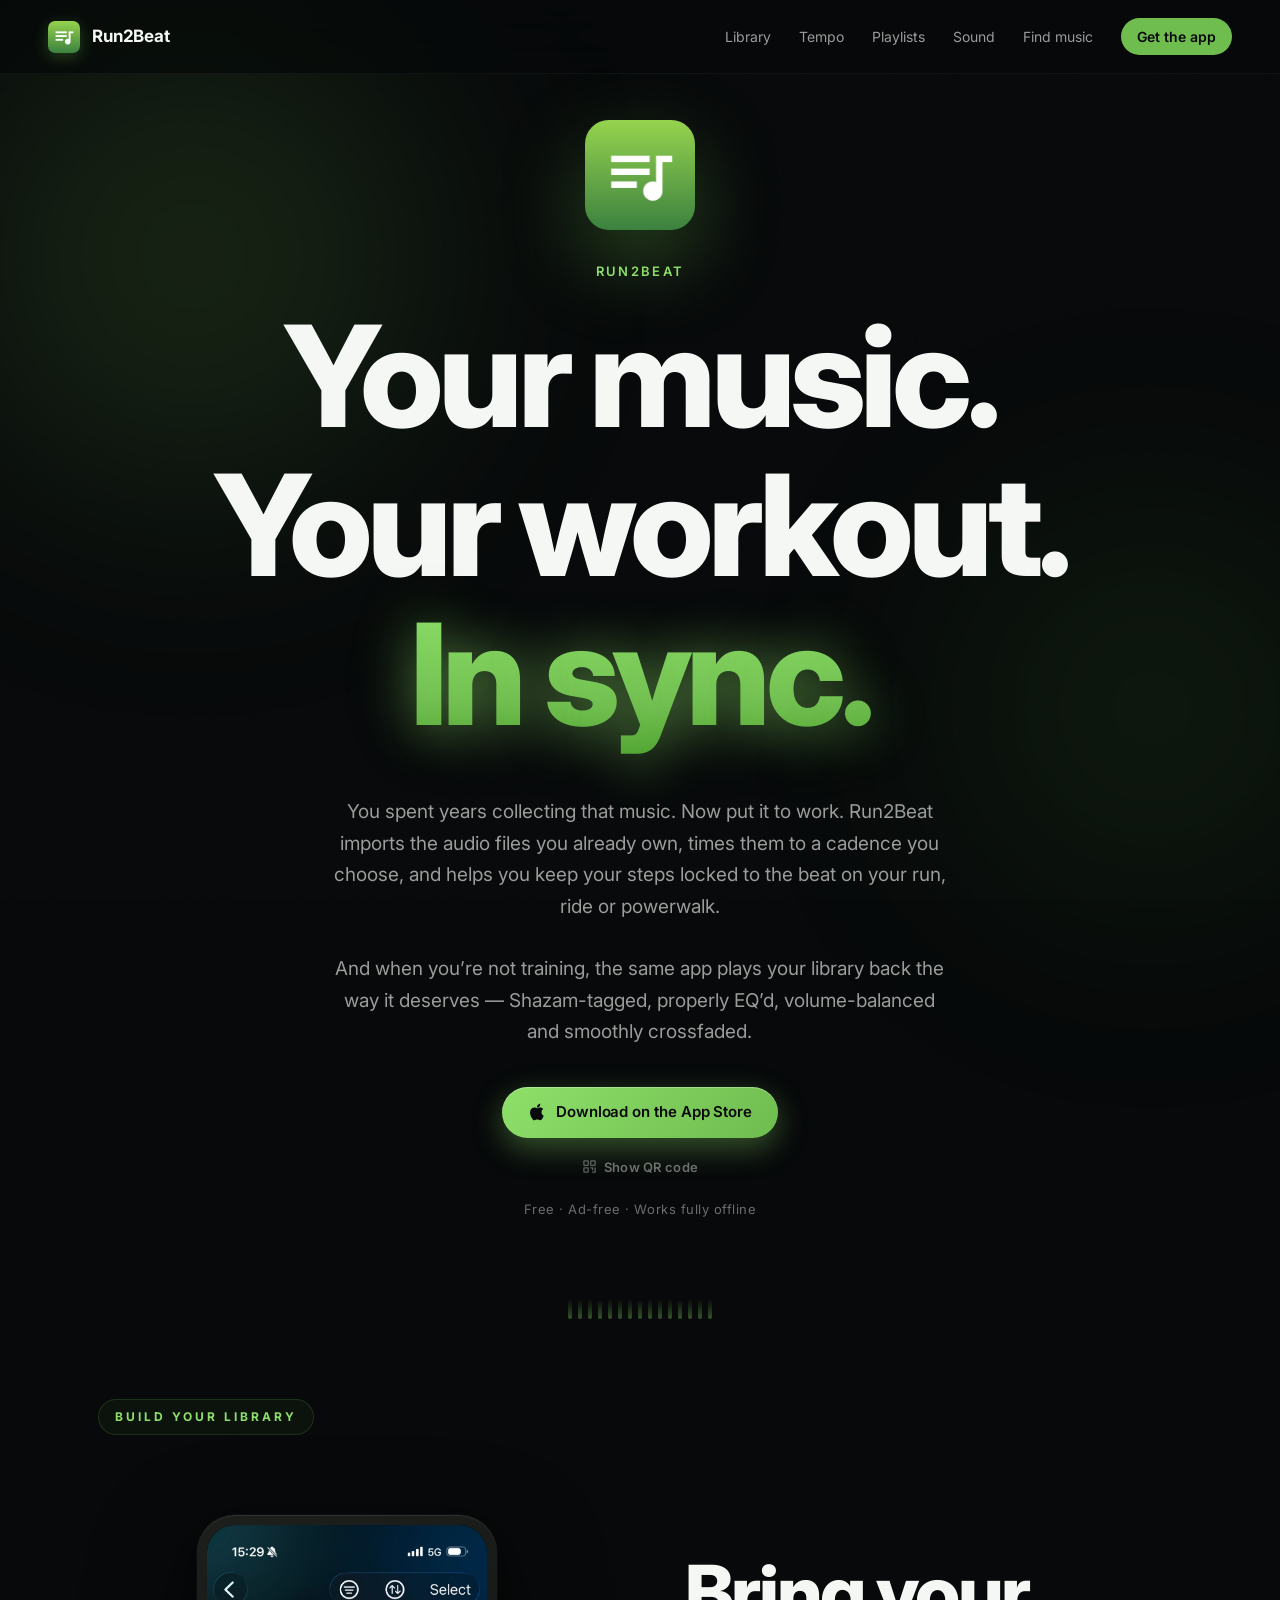
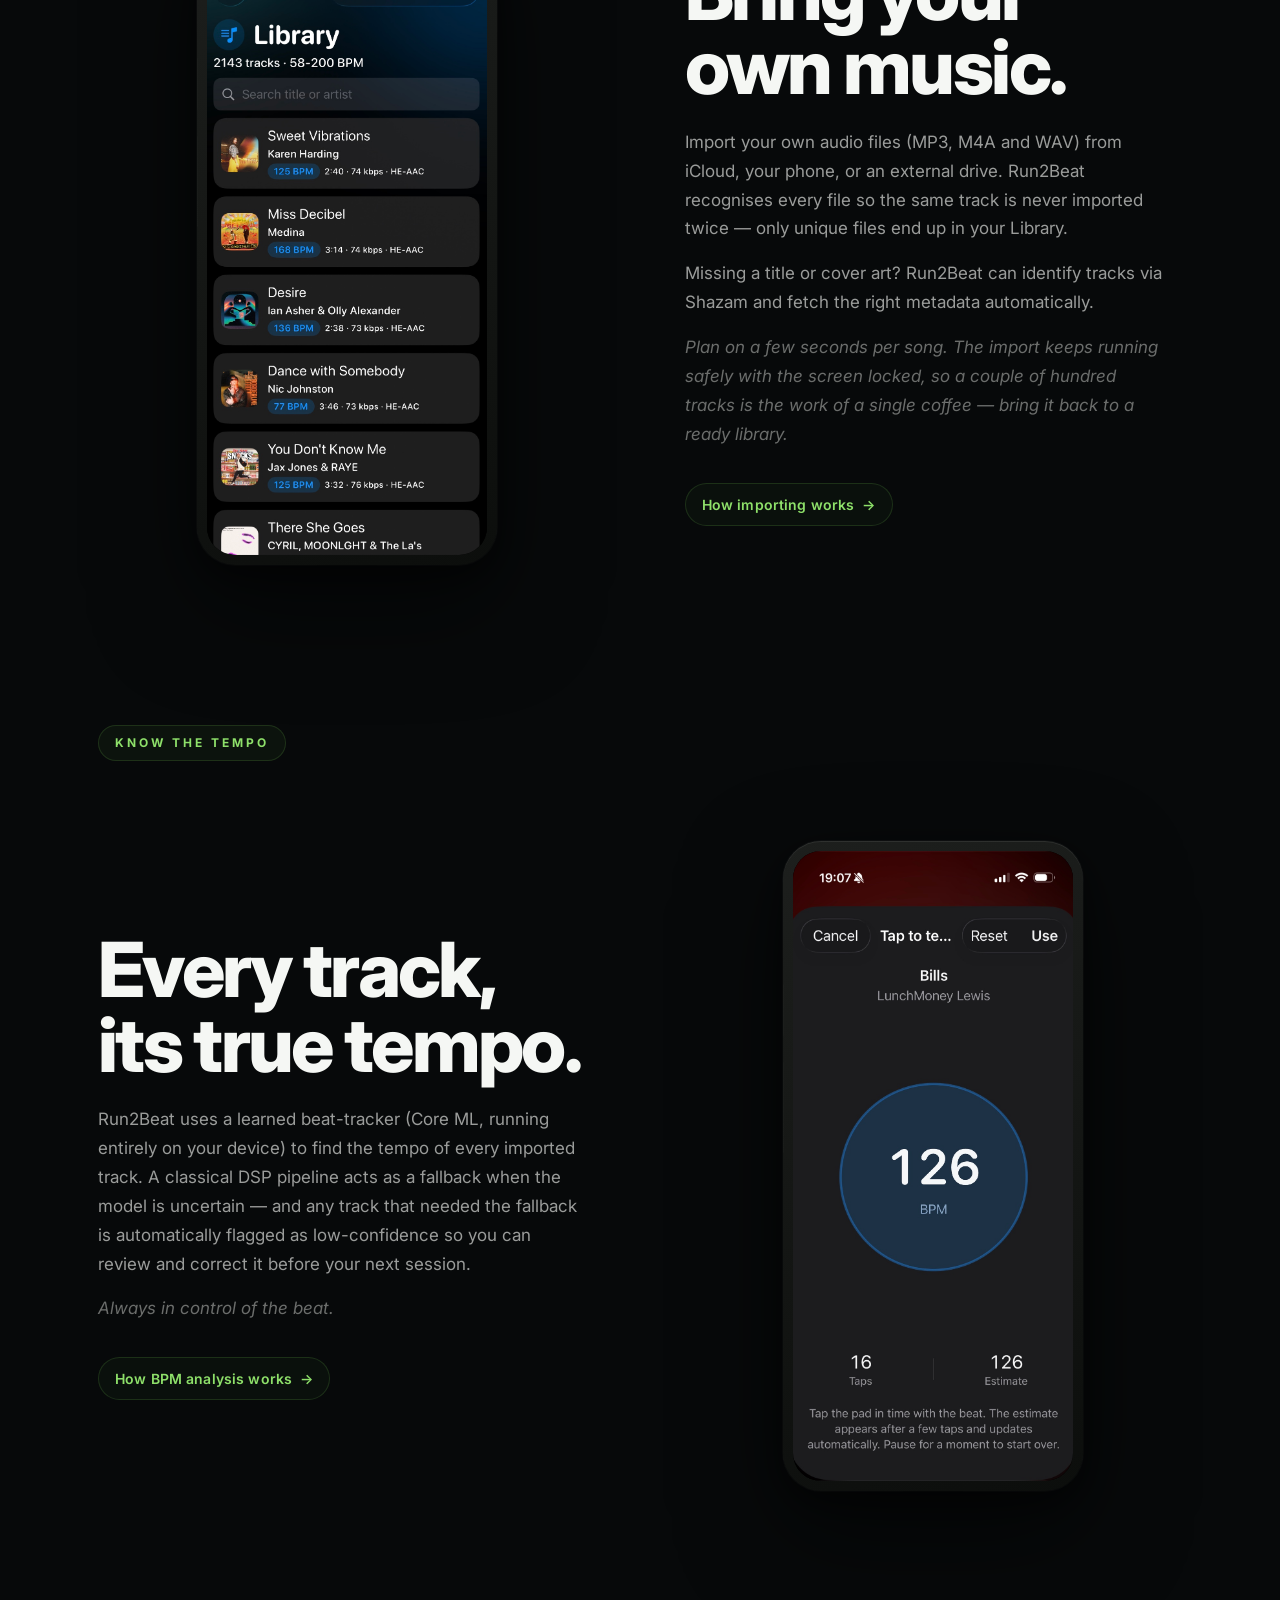
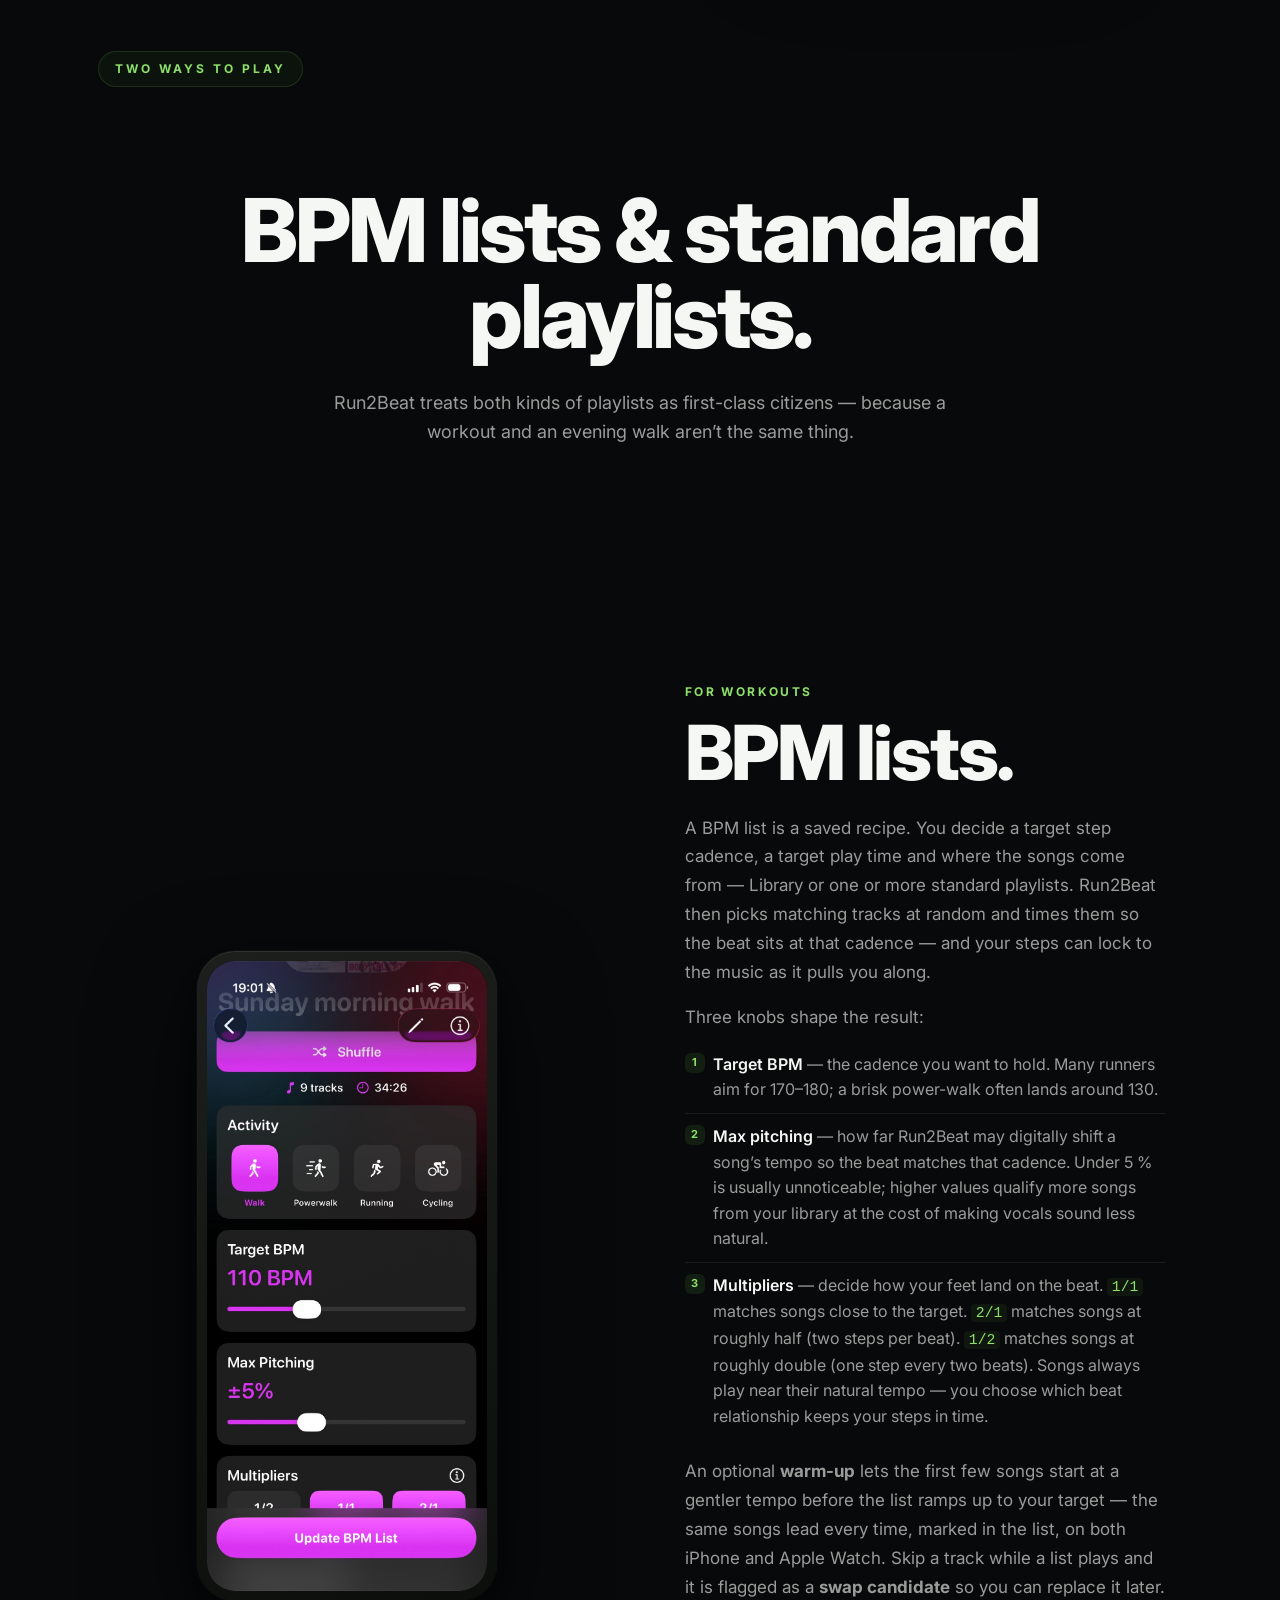
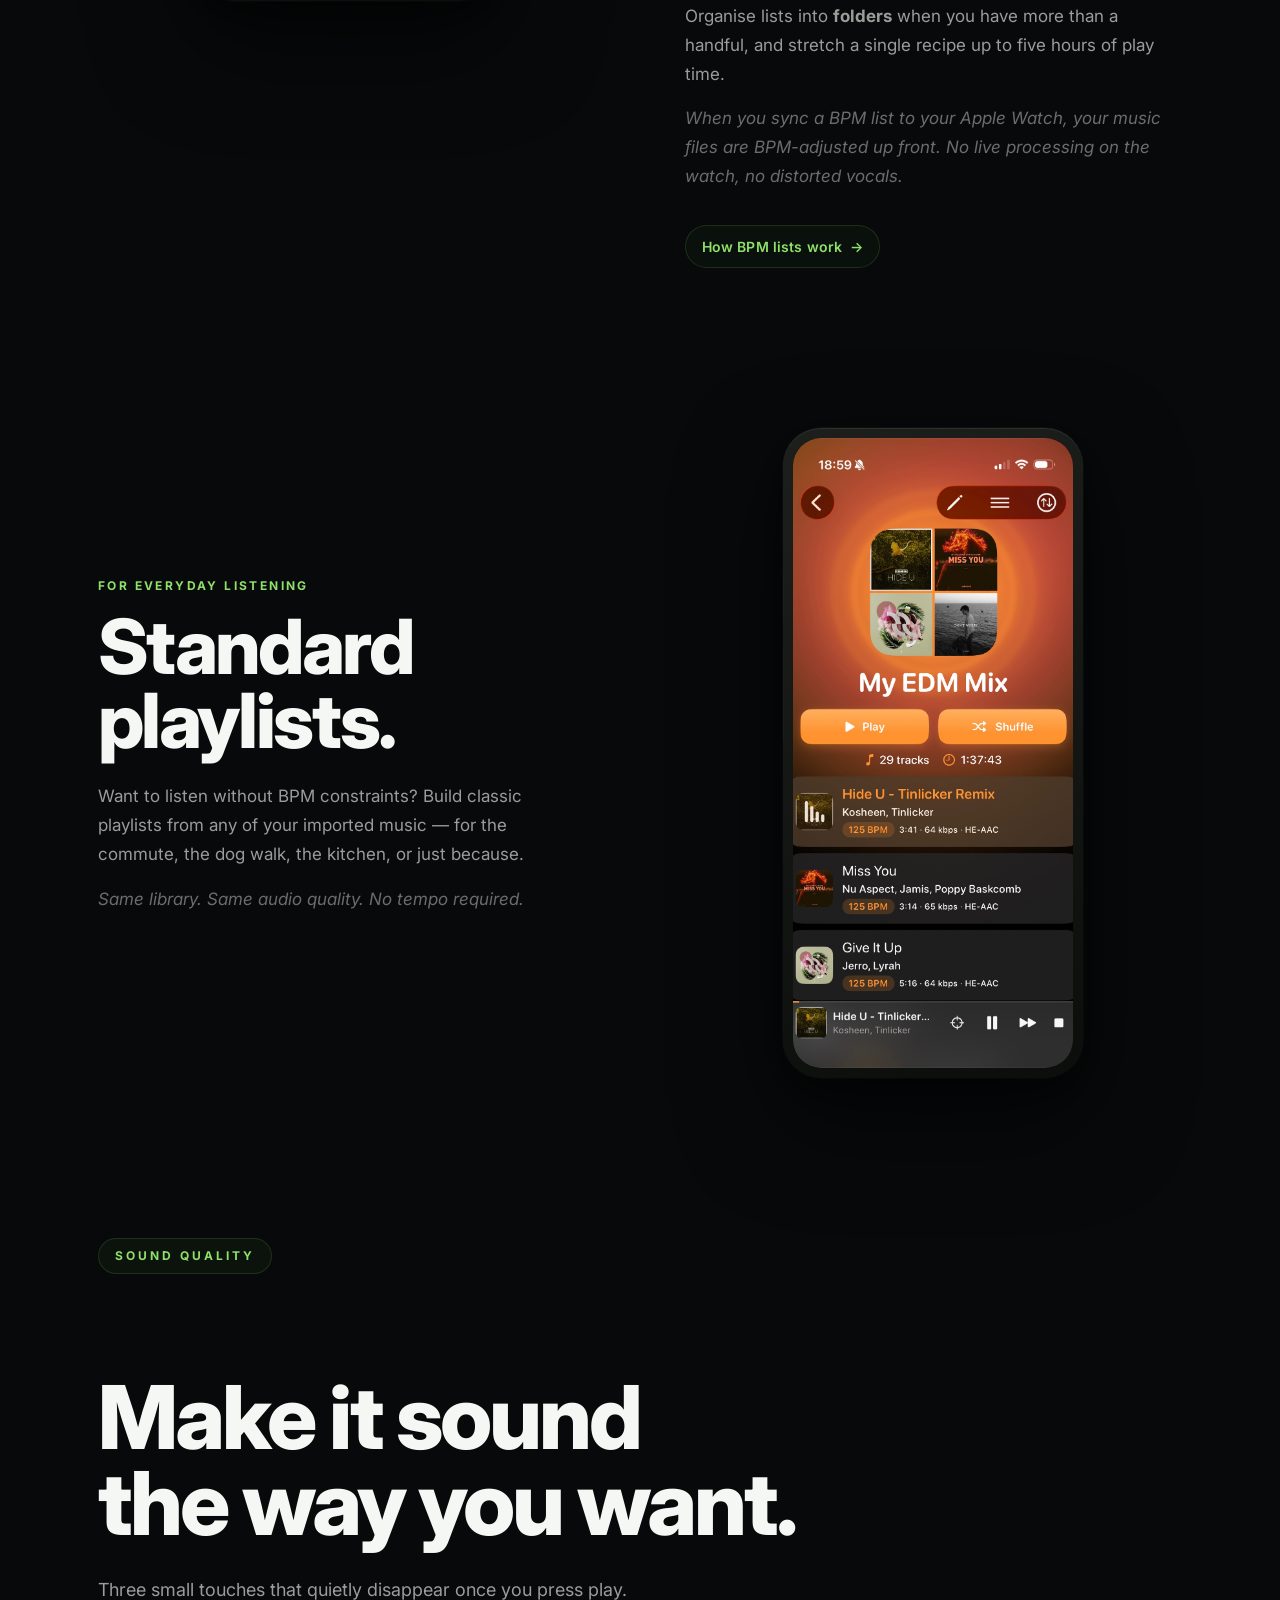
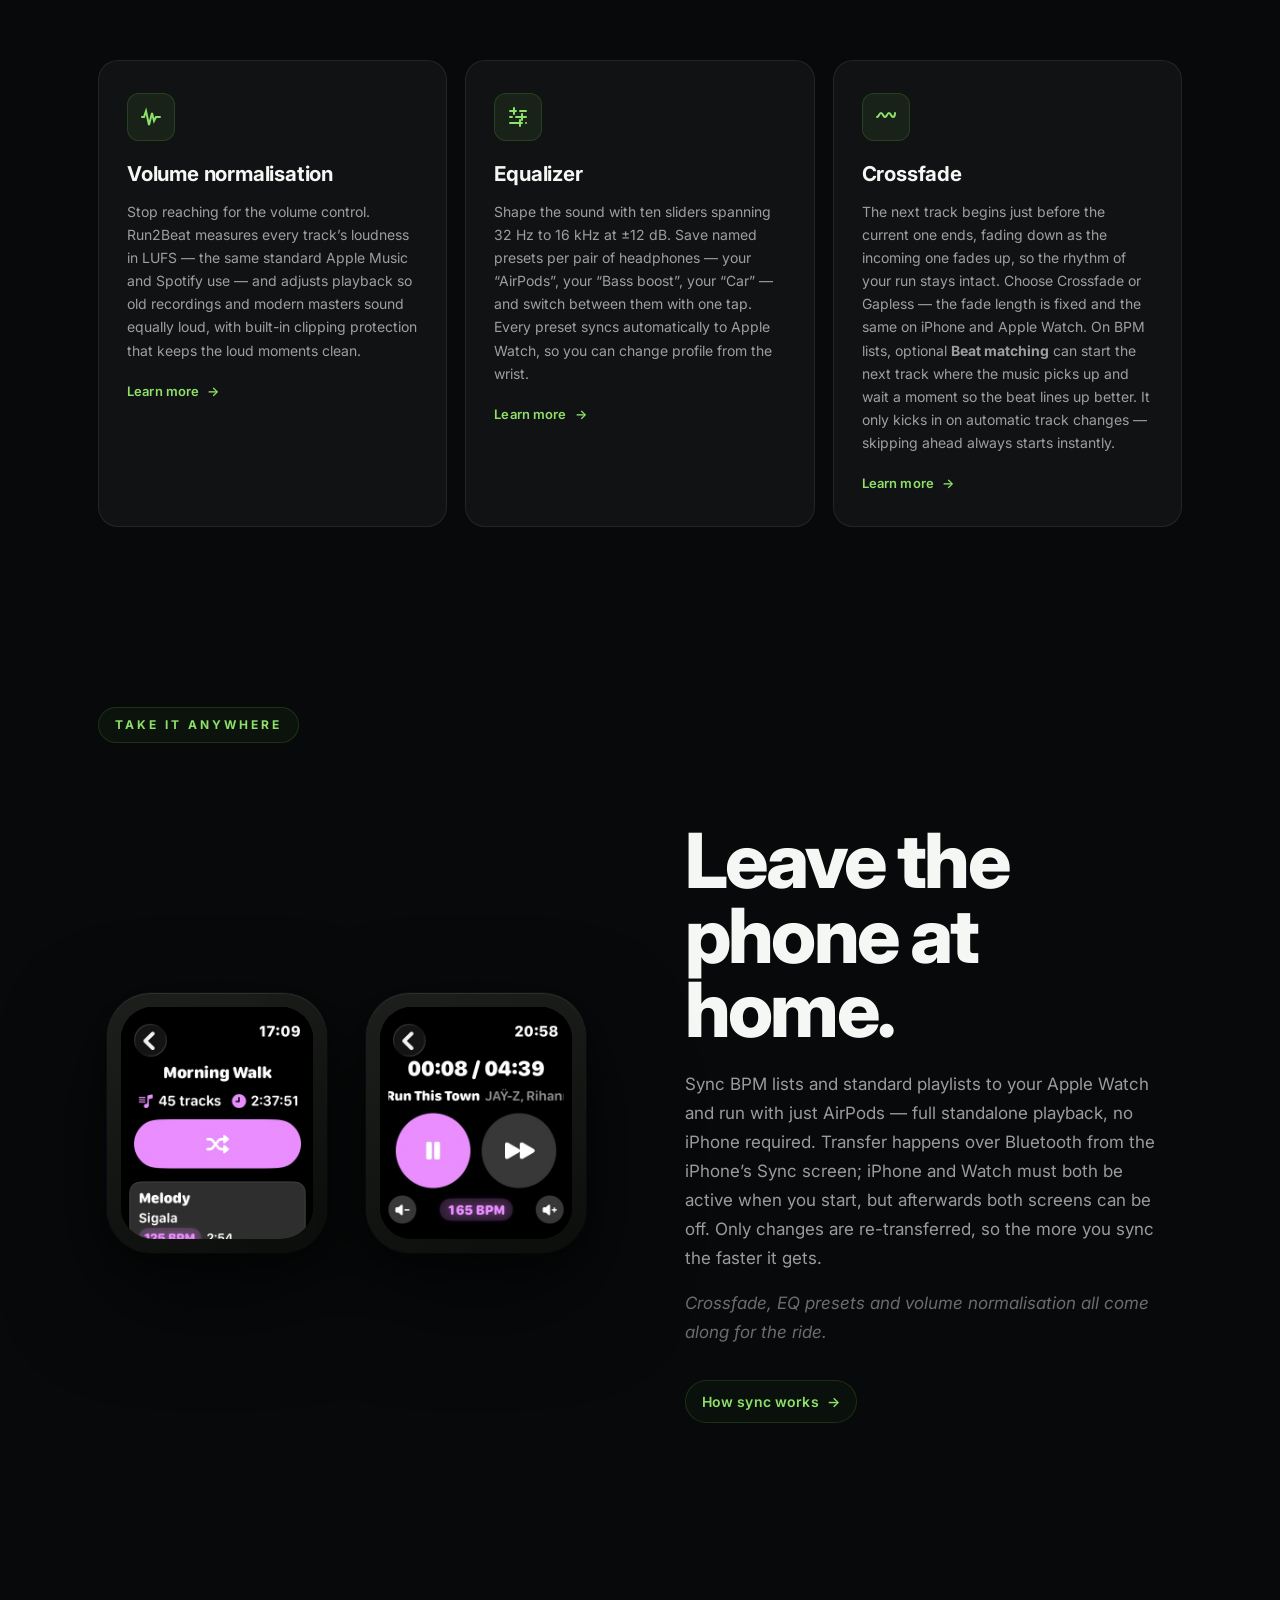
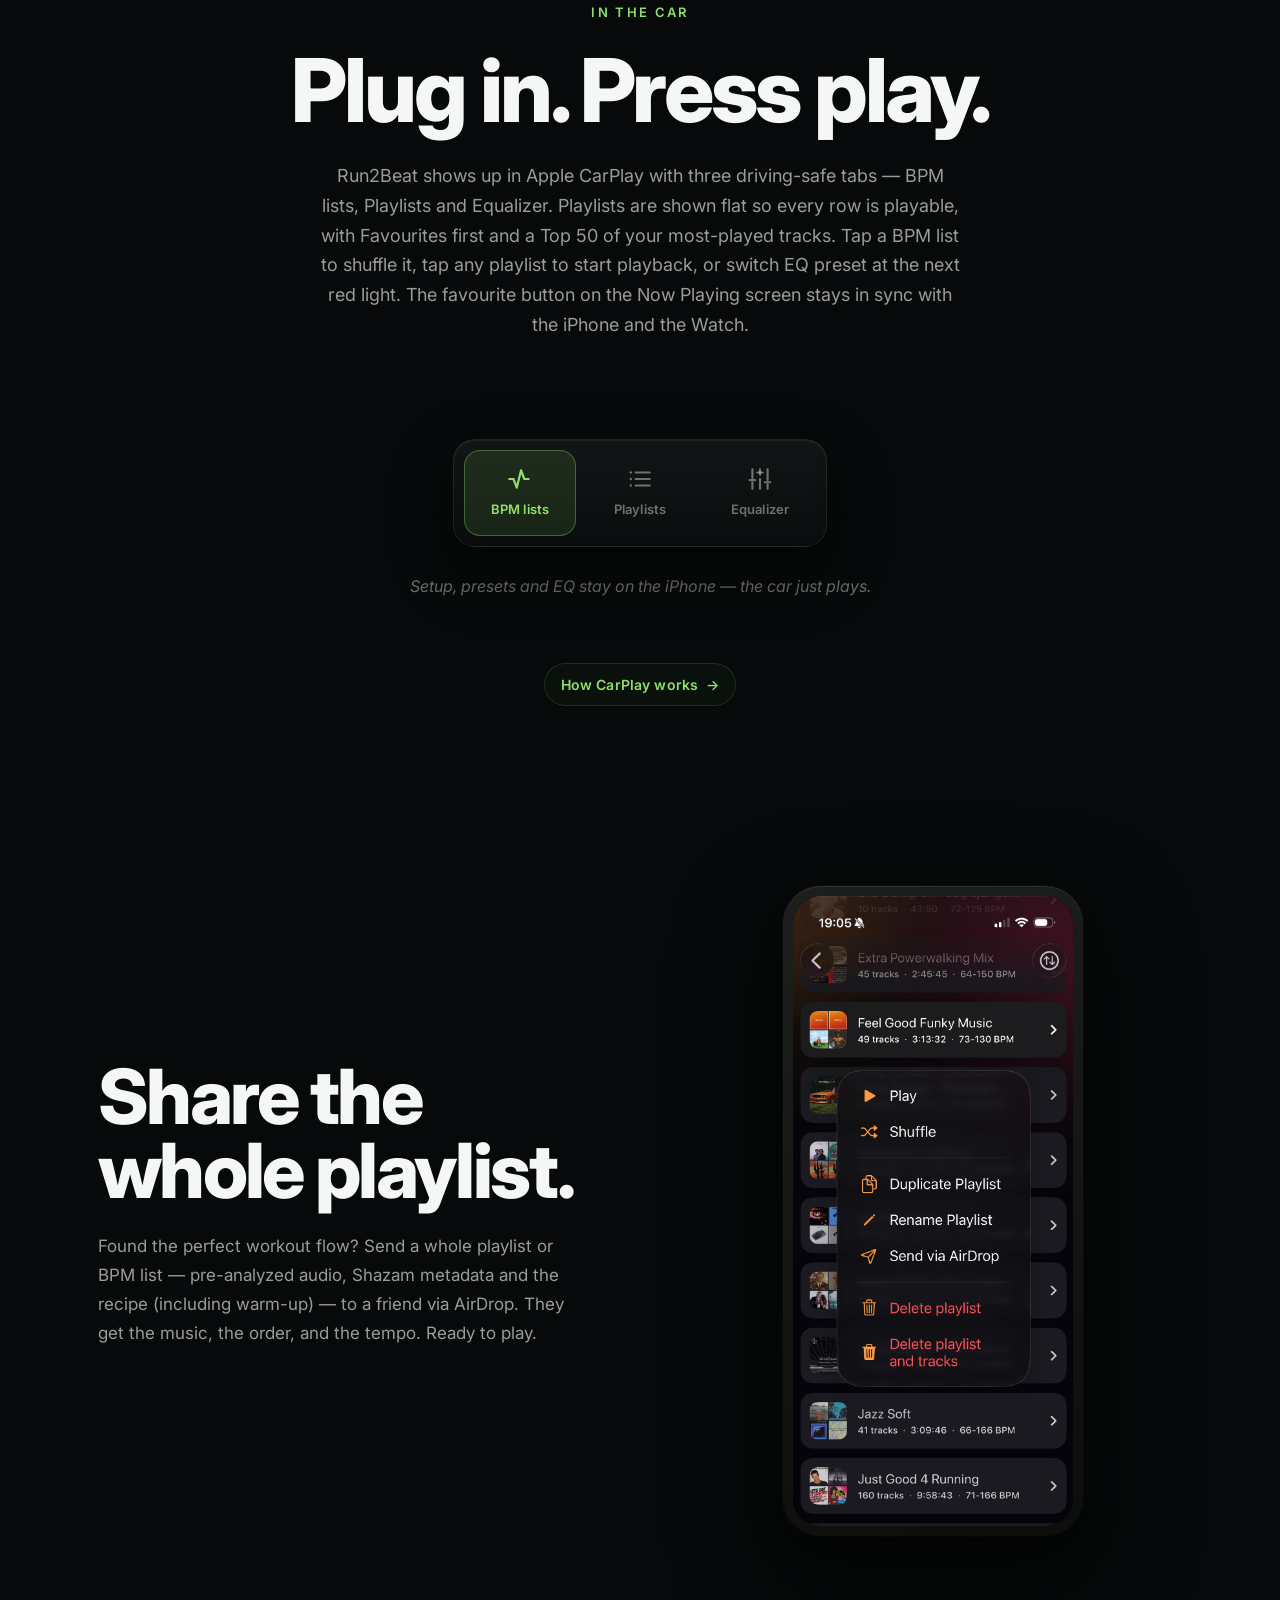
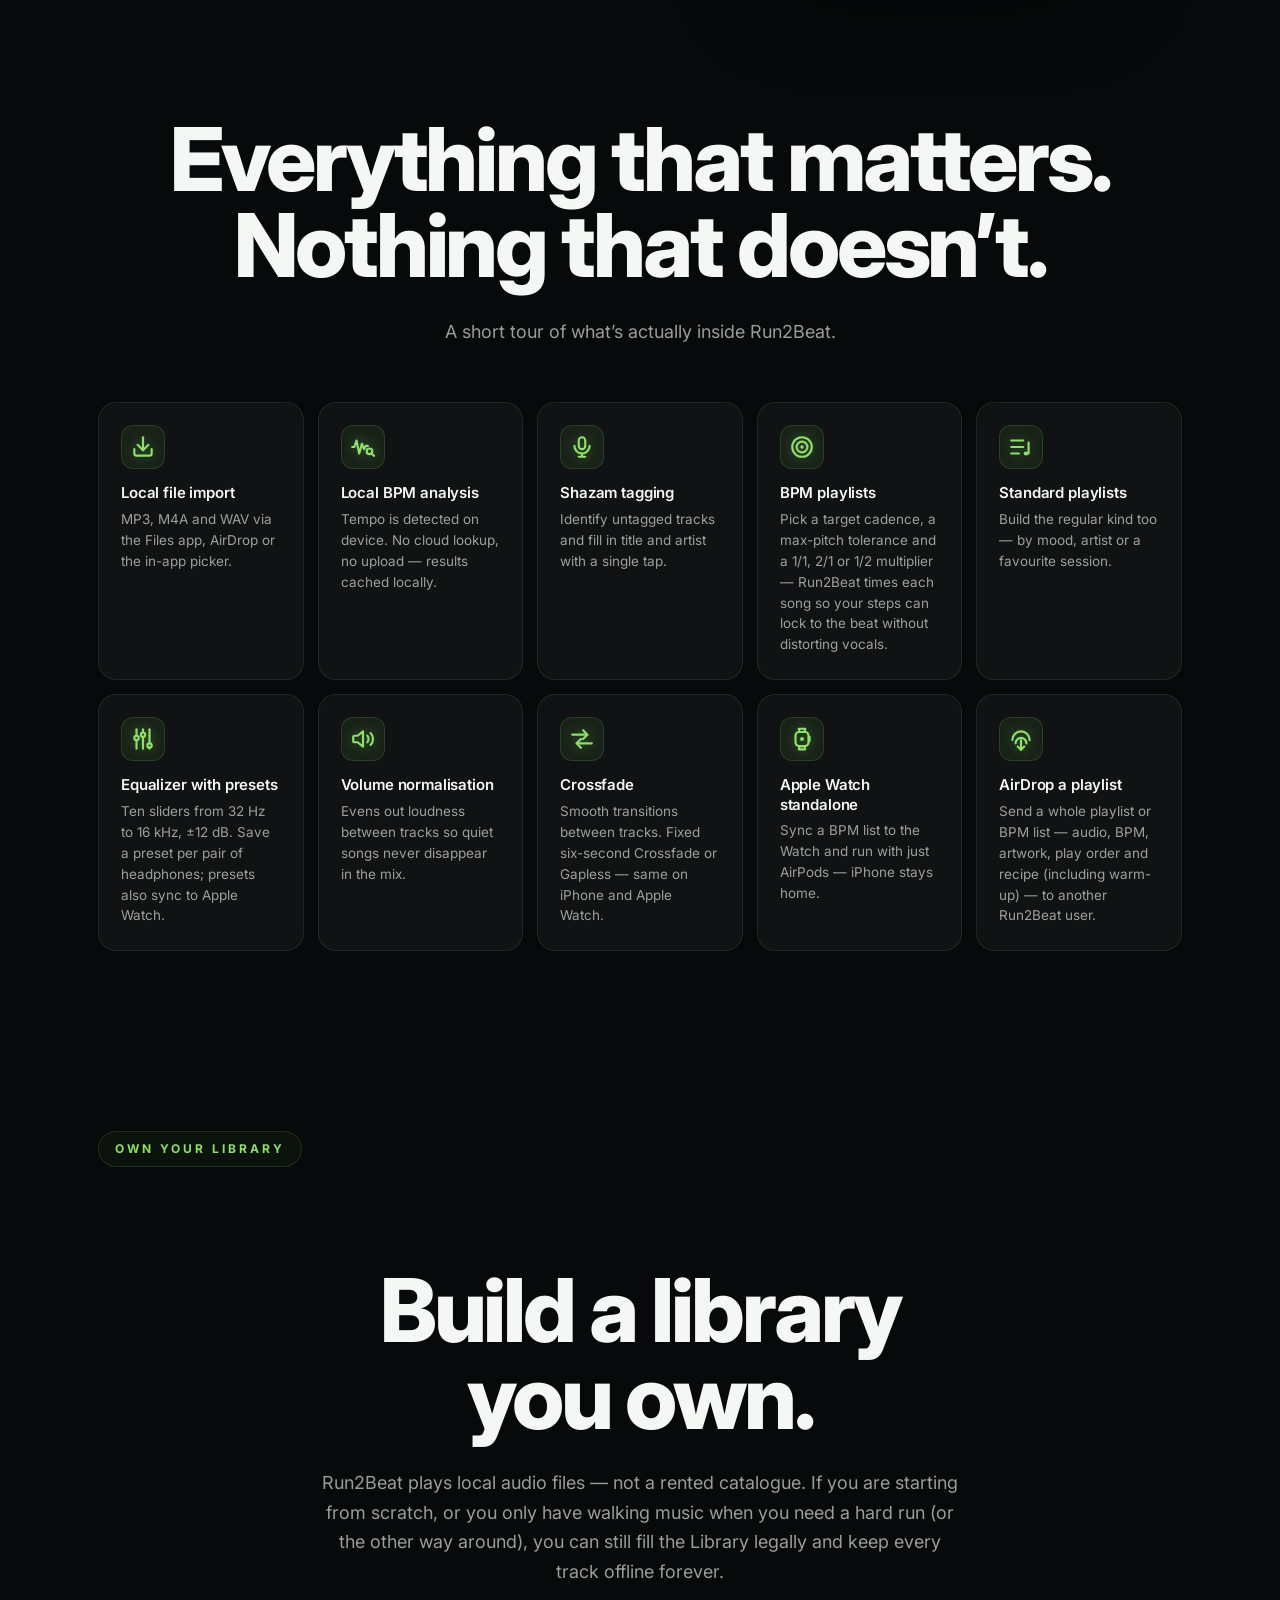
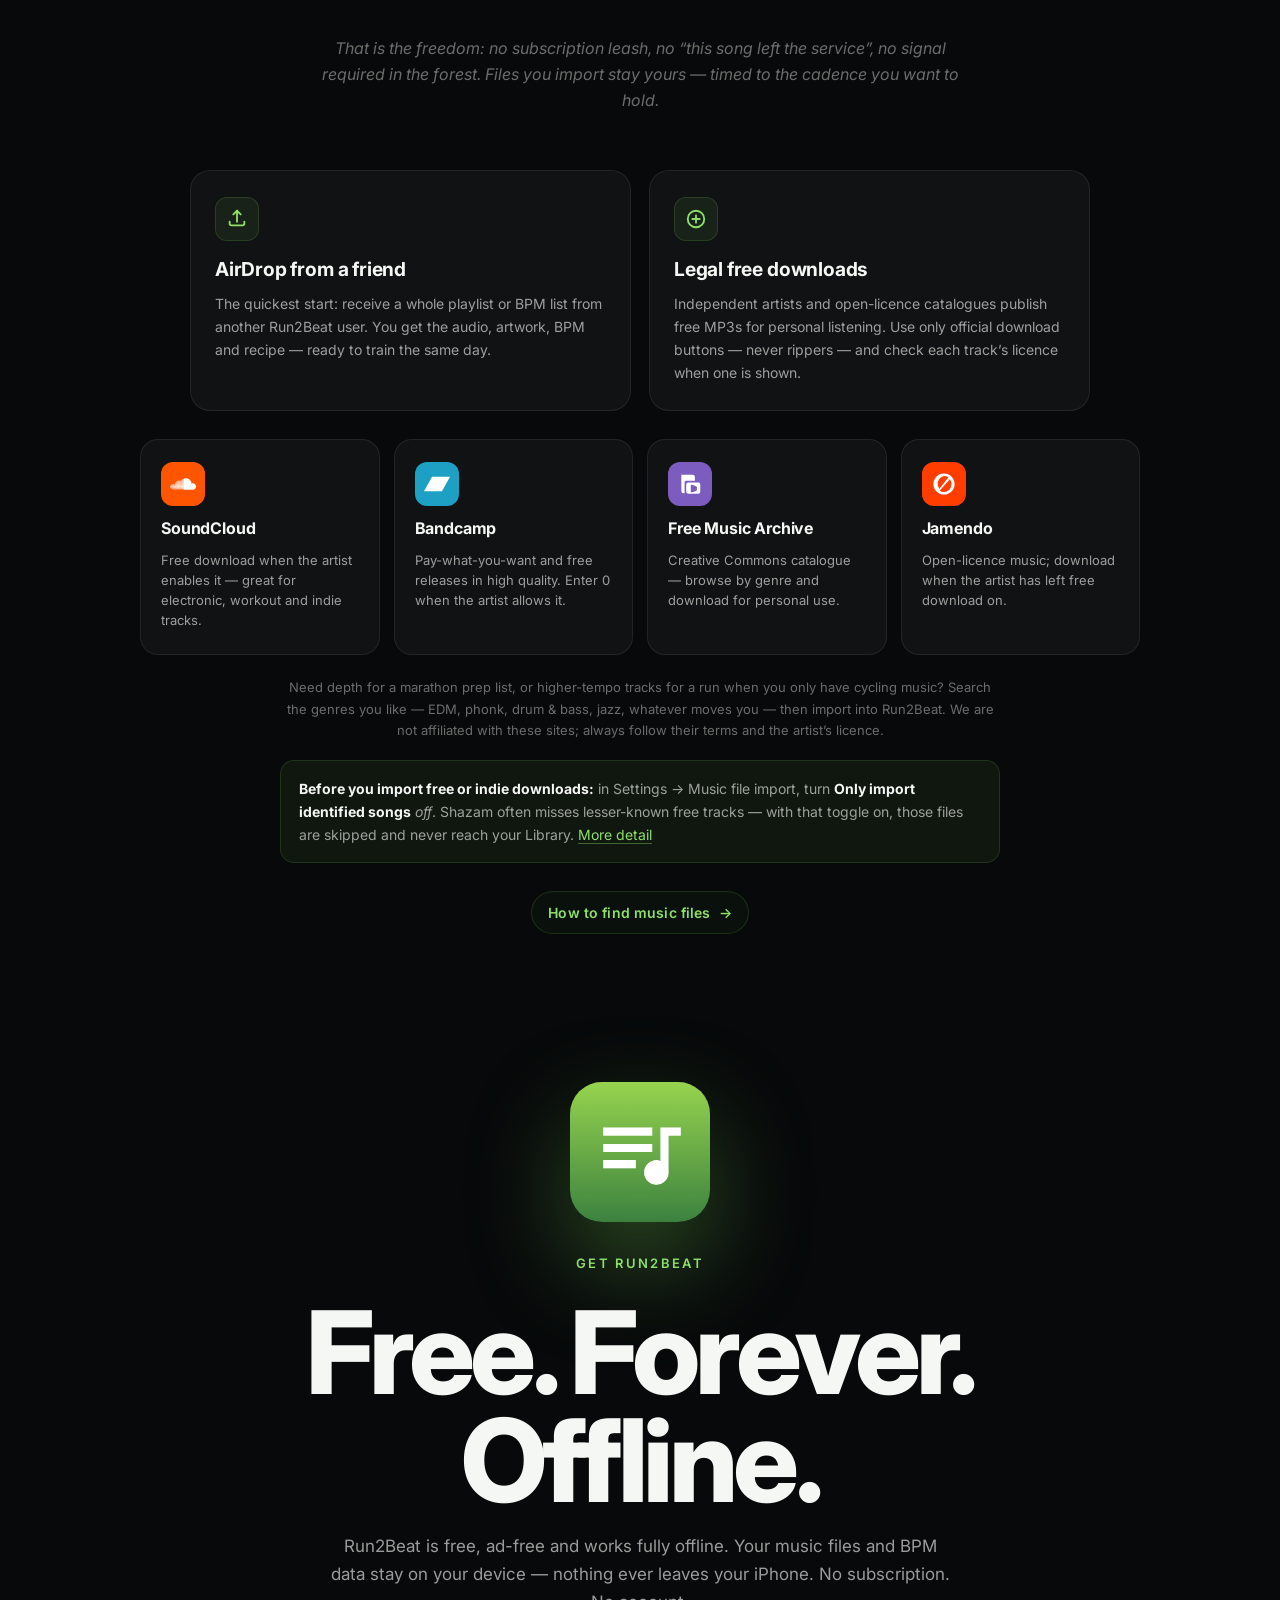
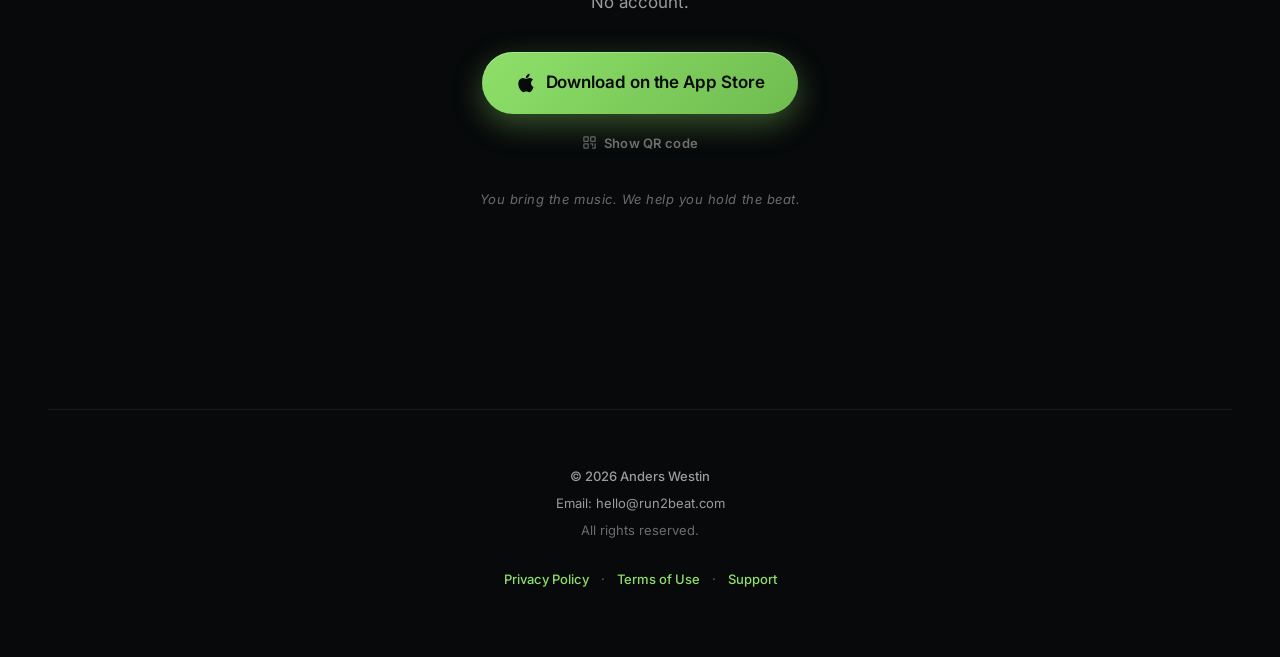
==== index.html @ 138375b3 "Sync landing page from Run2Beat@df27894 Source: andropandro/Run2Beat (main) Commit: df278946e4306aef" ====
<!DOCTYPE html>
<html lang="en">
<head>
    <meta charset="UTF-8" />
    <meta name="viewport" content="width=device-width, initial-scale=1.0" />
    <title>Run2Beat &mdash; Your music. Your workout. In sync.</title>
    <meta name="description" content="You spent years collecting that music. Run2Beat times the audio files you already own so your steps lock to the beat on your run, ride or powerwalk. Free, ad-free, offline." />
    <meta name="theme-color" content="#0a0d0a" />

    <!-- Google tag (gtag.js) -->
    <script async src="https://www.googletagmanager.com/gtag/js?id=G-TS1EQ35CVJ"></script>
    <script>
      window.dataLayer = window.dataLayer || [];
      function gtag(){dataLayer.push(arguments);}
      gtag('js', new Date());
      gtag('config', 'G-TS1EQ35CVJ');
    </script>


    <!-- Open Graph -->
    <meta property="og:title" content="Run2Beat &mdash; Your music. Your workout. In sync." />
    <meta property="og:description" content="You spent years collecting that music. Run2Beat imports the audio files you already own, times them to a cadence you choose, and helps you keep your steps locked to the beat on your run, ride or powerwalk." />
    <meta property="og:image" content="assets/app-icon.png" />
    <meta property="og:type" content="website" />

    <link rel="icon" type="image/png" href="assets/app-icon.png" />
    <link rel="apple-touch-icon" href="assets/app-icon.png" />
    <link rel="stylesheet" href="styles.css?v=11" />
    <link rel="preconnect" href="https://fonts.googleapis.com" />
    <link rel="preconnect" href="https://fonts.gstatic.com" crossorigin />
    <link href="https://fonts.googleapis.com/css2?family=Inter:wght@300;400;500;600;700;800;900&display=swap" rel="stylesheet" />
</head>
<body>
    <div class="grain"></div>
    <div class="ambient ambient--green"></div>
    <div class="ambient ambient--mint"></div>

    <header class="nav">
        <a href="#top" class="nav__brand">
            <img src="assets/app-icon.png" alt="" class="nav__icon" />
            <span class="nav__name">Run2Beat</span>
        </a>
        <nav class="nav__links">
            <a href="#library">Library</a>
            <a href="#tempo">Tempo</a>
            <a href="#playlists">Playlists</a>
            <a href="#sound">Sound</a>
            <a href="#find-music">Find music</a>
            <a href="https://apps.apple.com/app/id6763856621" class="nav__cta js-appstore" target="_blank" rel="noopener">Get the app</a>
        </nav>
    </header>

    <main id="top">

        <!-- HERO -->
        <section class="hero">
            <div class="hero__inner">
                <img src="assets/app-icon.png" alt="Run2Beat app icon" class="hero__icon" />
                <p class="eyebrow">Run2Beat</p>
                <h1 class="hero__title">
                    <span class="hero__title-line">Your music.</span>
                    <span class="hero__title-line">Your workout.</span>
                    <span class="hero__title-line hero__title-line--glow">In sync.</span>
                </h1>
                <p class="hero__lede">
                    You spent years collecting that music. Now put it to work. Run2Beat imports the audio files you already own, times them to a cadence you choose, and helps you keep your steps locked to the beat on your run, ride or powerwalk.
                    <br /><br />
                    And when you&rsquo;re not training, the same app plays your library back the way it deserves &mdash; Shazam-tagged, properly EQ&rsquo;d, volume-balanced and smoothly crossfaded.
                </p>
                <a href="https://apps.apple.com/app/id6763856621" class="btn btn--primary js-appstore" target="_blank" rel="noopener">
                    <svg viewBox="0 0 24 24" width="18" height="18" aria-hidden="true" fill="currentColor"><path d="M16.365 1.43c0 1.14-.493 2.27-1.177 3.08-.744.9-1.99 1.57-2.987 1.57-.12 0-.23-.02-.3-.03-.01-.06-.04-.22-.04-.39 0-1.15.572-2.27 1.206-2.98.804-.94 2.142-1.64 3.248-1.68.03.13.05.28.05.43zm4.565 15.71c-.03.07-.463 1.58-1.518 3.12-.945 1.34-1.94 2.68-3.43 2.71-1.517.03-1.9-.88-3.63-.88-1.698 0-2.124.85-3.585.91-1.46.06-2.61-1.45-3.575-2.79-1.95-2.8-3.45-7.94-1.45-11.4.99-1.73 2.76-2.82 4.68-2.85 1.42-.03 2.77.96 3.64.96.88 0 2.52-1.18 4.24-1.01.72.03 2.75.29 4.05 2.18-.11.07-2.42 1.42-2.39 4.24.03 3.38 2.97 4.5 3 4.51z"/></svg>
                    <span>Download on the App Store</span>
                </a>
                <button type="button" class="qr-link js-qr">
                    <svg viewBox="0 0 24 24" width="15" height="15" fill="none" stroke="currentColor" stroke-width="2" stroke-linecap="round" stroke-linejoin="round" aria-hidden="true"><rect x="3" y="3" width="7" height="7" rx="1"/><rect x="14" y="3" width="7" height="7" rx="1"/><rect x="3" y="14" width="7" height="7" rx="1"/><path d="M14 14h3v3m4-3v7m-4 0h4"/></svg>
                    <span>Show QR code</span>
                </button>
                <p class="hero__sub">Free &middot; Ad-free &middot; Works fully offline</p>
            </div>
            <div class="hero__pulse" aria-hidden="true">
                <span></span><span></span><span></span><span></span><span></span>
                <span></span><span></span><span></span><span></span><span></span>
                <span></span><span></span><span></span><span></span><span></span>
            </div>
        </section>

        <!-- SECTION: BUILD YOUR LIBRARY -->
        <section class="section section--label" id="library">
            <p class="section__label">Build your library</p>
        </section>

        <section class="feature">
            <div class="feature__visual">
                <div class="phone-frame" data-screenshot="library">
                    <img src="assets/screenshots/library.jpg" alt="" onerror="this.style.display='none'" />
                    <div class="phone-frame__placeholder">
                        <div class="phone-frame__dot"></div>
                        <strong>Library</strong>
                        <span>Screenshot placeholder</span>
                        <small>library.jpg</small>
                    </div>
                </div>
            </div>
            <div class="feature__copy">
                <h2 class="feature__title">Bring your<br />own music.</h2>
                <p class="feature__text">
                    Import your own audio files (MP3, M4A and WAV) from iCloud, your phone, or an external drive. Run2Beat recognises every file so the same track is never imported twice &mdash; only unique files end up in your Library.
                </p>
                <p class="feature__text">
                    Missing a title or cover art? Run2Beat can identify tracks via Shazam and fetch the right metadata automatically.
                </p>
                <p class="feature__text feature__text--muted">
                    Plan on a few seconds per song. The import keeps running safely with the screen locked, so a couple of hundred tracks is the work of a single coffee &mdash; bring it back to a ready library.
                </p>
                <a href="import.html" class="learn-more">
                    How importing works
                    <span class="learn-more__arrow">&rarr;</span>
                </a>
            </div>
        </section>

        <!-- SECTION: KNOW THE TEMPO -->
        <section class="section section--label" id="tempo">
            <p class="section__label">Know the tempo</p>
        </section>

        <section class="feature feature--reverse">
            <div class="feature__visual">
                <div class="phone-frame" data-screenshot="bpm-analysis">
                    <img src="assets/screenshots/bpm-analysis.jpg" alt="" onerror="this.style.display='none'" />
                    <div class="phone-frame__placeholder">
                        <div class="phone-frame__dot"></div>
                        <strong>BPM analysis</strong>
                        <span>Screenshot placeholder</span>
                        <small>bpm-analysis.jpg</small>
                    </div>
                </div>
            </div>
            <div class="feature__copy">
                <h2 class="feature__title">Every track,<br />its true tempo.</h2>
                <p class="feature__text">
                    Run2Beat uses a learned beat-tracker (Core ML, running entirely on your device) to find the tempo of every imported track. A classical DSP pipeline acts as a fallback when the model is uncertain &mdash; and any track that needed the fallback is automatically flagged as low-confidence so you can review and correct it before your next session.
                </p>
                <p class="feature__text feature__text--muted">
                    Always in control of the beat.
                </p>
                <a href="bpm-analysis.html" class="learn-more">
                    How BPM analysis works
                    <span class="learn-more__arrow">&rarr;</span>
                </a>
            </div>
        </section>

        <!-- SECTION: TWO WAYS TO PLAY -->
        <section class="section section--label" id="playlists">
            <p class="section__label">Two ways to play</p>
        </section>

        <section class="section section--center">
            <h2 class="section__title">BPM lists &amp; standard playlists.</h2>
            <p class="section__lede">
                Run2Beat treats both kinds of playlists as first-class citizens &mdash; because a workout and an evening walk aren&rsquo;t the same thing.
            </p>
        </section>

        <section class="feature">
            <div class="feature__visual">
                <div class="phone-frame" data-screenshot="bpm-lists">
                    <img src="assets/screenshots/bpm-lists.jpg" alt="" onerror="this.style.display='none'" />
                    <div class="phone-frame__placeholder">
                        <div class="phone-frame__dot"></div>
                        <strong>BPM lists</strong>
                        <span>Screenshot placeholder</span>
                        <small>bpm-lists.jpg</small>
                    </div>
                </div>
            </div>
            <div class="feature__copy">
                <p class="kicker">For workouts</p>
                <h2 class="feature__title">BPM lists.</h2>
                <p class="feature__text">
                    A BPM list is a saved recipe. You decide a target step cadence, a target play time and where the songs come from &mdash; Library or one or more standard playlists. Run2Beat then picks matching tracks at random and times them so the beat sits at that cadence &mdash; and your steps can lock to the music as it pulls you along.
                </p>
                <p class="feature__text">
                    Three knobs shape the result:
                </p>
                <ul class="feature__list">
                    <li><strong>Target BPM</strong> &mdash; the cadence you want to hold. Many runners aim for 170&ndash;180; a brisk power-walk often lands around 130.</li>
                    <li><strong>Max pitching</strong> &mdash; how far Run2Beat may digitally shift a song&rsquo;s tempo so the beat matches that cadence. Under 5&nbsp;% is usually unnoticeable; higher values qualify more songs from your library at the cost of making vocals sound less natural.</li>
                    <li><strong>Multipliers</strong> &mdash; decide how your feet land on the beat. <em>1/1</em> matches songs close to the target. <em>2/1</em> matches songs at roughly half (two steps per beat). <em>1/2</em> matches songs at roughly double (one step every two beats). Songs always play near their natural tempo &mdash; you choose which beat relationship keeps your steps in time.</li>
                </ul>
                <p class="feature__text">
                    An optional <strong>warm-up</strong> lets the first few songs start at a gentler tempo before the list ramps up to your target &mdash; the same songs lead every time, marked in the list, on both iPhone and Apple Watch. Skip a track while a list plays and it is flagged as a <strong>swap candidate</strong> so you can replace it later. Organise lists into <strong>folders</strong> when you have more than a handful, and stretch a single recipe up to five hours of play time.
                </p>
                <p class="feature__text feature__text--muted">
                    When you sync a BPM list to your Apple Watch, your music files are BPM-adjusted up front. No live processing on the watch, no distorted vocals.
                </p>
                <a href="bpm-lists.html" class="learn-more">
                    How BPM lists work
                    <span class="learn-more__arrow">&rarr;</span>
                </a>
            </div>
        </section>

        <section class="feature feature--reverse">
            <div class="feature__visual">
                <div class="phone-frame" data-screenshot="standard-playlists">
                    <img src="assets/screenshots/standard-playlists.jpg" alt="" onerror="this.style.display='none'" />
                    <div class="phone-frame__placeholder">
                        <div class="phone-frame__dot"></div>
                        <strong>Standard playlists</strong>
                        <span>Screenshot placeholder</span>
                        <small>standard-playlists.jpg</small>
                    </div>
                </div>
            </div>
            <div class="feature__copy">
                <p class="kicker">For everyday listening</p>
                <h2 class="feature__title">Standard playlists.</h2>
                <p class="feature__text">
                    Want to listen without BPM constraints? Build classic playlists from any of your imported music &mdash; for the commute, the dog walk, the kitchen, or just because.
                </p>
                <p class="feature__text feature__text--muted">
                    Same library. Same audio quality. No tempo required.
                </p>
            </div>
        </section>

        <!-- SECTION: SOUND QUALITY -->
        <section class="section section--label" id="sound">
            <p class="section__label">Sound quality</p>
        </section>

        <section class="section">
            <h2 class="section__title section__title--left">Make it sound<br />the way you want.</h2>
            <p class="section__lede section__lede--left">
                Three small touches that quietly disappear once you press play.
            </p>
            <div class="trio">
                <div class="trio__card">
                    <div class="trio__icon" aria-hidden="true">
                        <svg viewBox="0 0 24 24" width="24" height="24"><path stroke="currentColor" stroke-width="2" stroke-linecap="round" fill="none" d="M3 12h2l2-6 3 14 3-12 2 8 2-4h4"/></svg>
                    </div>
                    <h3 class="trio__title">Volume normalisation</h3>
                    <p class="trio__text">
                        Stop reaching for the volume control. Run2Beat measures every track&rsquo;s loudness in LUFS &mdash; the same standard Apple Music and Spotify use &mdash; and adjusts playback so old recordings and modern masters sound equally loud, with built-in clipping protection that keeps the loud moments clean.
                    </p>
                    <a href="volume-normalisation.html" class="learn-more">
                        Learn more
                        <span class="learn-more__arrow">&rarr;</span>
                    </a>
                </div>
                <div class="trio__card">
                    <div class="trio__icon" aria-hidden="true">
                        <svg viewBox="0 0 24 24" width="24" height="24"><path stroke="currentColor" stroke-width="2" stroke-linecap="round" fill="none" d="M4 6h6M14 6h6M4 12h2M10 12h10M4 18h12M20 18h0M8 3v6M16 9v6M14 15v6"/></svg>
                    </div>
                    <h3 class="trio__title">Equalizer</h3>
                    <p class="trio__text">
                        Shape the sound with ten sliders spanning 32&nbsp;Hz to 16&nbsp;kHz at &plusmn;12&nbsp;dB. Save named presets per pair of headphones &mdash; your &ldquo;AirPods&rdquo;, your &ldquo;Bass boost&rdquo;, your &ldquo;Car&rdquo; &mdash; and switch between them with one tap. Every preset syncs automatically to Apple Watch, so you can change profile from the wrist.
                    </p>
                    <a href="equalizer.html" class="learn-more">
                        Learn more
                        <span class="learn-more__arrow">&rarr;</span>
                    </a>
                </div>
                <div class="trio__card">
                    <div class="trio__icon" aria-hidden="true">
                        <svg viewBox="0 0 24 24" width="24" height="24"><path stroke="currentColor" stroke-width="2" stroke-linecap="round" stroke-linejoin="round" fill="none" d="M3 12c2 0 2-4 4-4s2 4 4 4 2-4 4-4 2 4 4 4 2-4 2-4"/></svg>
                    </div>
                    <h3 class="trio__title">Crossfade</h3>
                    <p class="trio__text">
                        The next track begins just before the current one ends, fading down as the incoming one fades up, so the rhythm of your run stays intact. Choose Crossfade or Gapless &mdash; the fade length is fixed and the same on iPhone and Apple Watch. On BPM lists, optional <strong>Beat matching</strong> can start the next track where the music picks up and wait a moment so the beat lines up better. It only kicks in on automatic track changes &mdash; skipping ahead always starts instantly.
                    </p>
                    <a href="crossfade.html" class="learn-more">
                        Learn more
                        <span class="learn-more__arrow">&rarr;</span>
                    </a>
                </div>
            </div>
        </section>

        <!-- SECTION: TAKE IT ANYWHERE -->
        <section class="section section--label">
            <p class="section__label">Take it anywhere</p>
        </section>

        <section class="feature">
            <div class="feature__visual">
                <div class="watch-pair">
                    <div class="phone-frame phone-frame--watch" data-screenshot="watch">
                        <img src="assets/screenshots/watch.jpg?v=20260815" alt="" onerror="this.style.display='none'" />
                        <div class="phone-frame__placeholder">
                            <div class="phone-frame__dot"></div>
                            <strong>Apple Watch</strong>
                            <span>Screenshot placeholder</span>
                            <small>watch.jpg</small>
                        </div>
                    </div>
                    <div class="phone-frame phone-frame--watch" data-screenshot="watch-2">
                        <img src="assets/screenshots/watch-2.jpg?v=20260815" alt="" onerror="this.style.display='none'" />
                        <div class="phone-frame__placeholder">
                            <div class="phone-frame__dot"></div>
                            <strong>Apple Watch</strong>
                            <span>Screenshot placeholder</span>
                            <small>watch-2.jpg</small>
                        </div>
                    </div>
                </div>
            </div>
            <div class="feature__copy">
                <h2 class="feature__title">Leave the<br />phone at home.</h2>
                <p class="feature__text">
                    Sync BPM lists and standard playlists to your Apple Watch and run with just AirPods &mdash; full standalone playback, no iPhone required. Transfer happens over Bluetooth from the iPhone&rsquo;s Sync screen; iPhone and Watch must both be active when you start, but afterwards both screens can be off. Only changes are re-transferred, so the more you sync the faster it gets.
                </p>
                <p class="feature__text feature__text--muted">
                    Crossfade, EQ presets and volume normalisation all come along for the ride.
                </p>
                <a href="apple-watch-sync.html" class="learn-more">
                    How sync works
                    <span class="learn-more__arrow">&rarr;</span>
                </a>
            </div>
        </section>

        <section class="section section--center">
            <p class="eyebrow eyebrow--center">In the car</p>
            <h2 class="section__title">Plug in. Press play.</h2>
            <p class="section__lede">
                Run2Beat shows up in Apple CarPlay with three driving-safe tabs &mdash; BPM lists, Playlists and Equalizer. Playlists are shown flat so every row is playable, with Favourites first and a Top 50 of your most-played tracks. Tap a BPM list to shuffle it, tap any playlist to start playback, or switch EQ preset at the next red light. The favourite button on the Now Playing screen stays in sync with the iPhone and the Watch.
            </p>
            <div class="carplay-bar" aria-hidden="true">
                <div class="carplay-bar__tab is-active">
                    <span class="carplay-bar__icon">
                        <svg viewBox="0 0 24 24" fill="none" stroke="currentColor" stroke-width="2" stroke-linecap="round" stroke-linejoin="round"><path d="M2 12h4l3 8 4-16 3 8h4"/></svg>
                    </span>
                    <span class="carplay-bar__label">BPM lists</span>
                </div>
                <div class="carplay-bar__tab">
                    <span class="carplay-bar__icon">
                        <svg viewBox="0 0 24 24" fill="none" stroke="currentColor" stroke-width="2" stroke-linecap="round" stroke-linejoin="round"><path d="M8 6h13"/><path d="M8 12h13"/><path d="M8 18h13"/><circle cx="3.5" cy="6" r="1.1" fill="currentColor" stroke="none"/><circle cx="3.5" cy="12" r="1.1" fill="currentColor" stroke="none"/><circle cx="3.5" cy="18" r="1.1" fill="currentColor" stroke="none"/></svg>
                    </span>
                    <span class="carplay-bar__label">Playlists</span>
                </div>
                <div class="carplay-bar__tab">
                    <span class="carplay-bar__icon">
                        <svg viewBox="0 0 24 24" fill="none" stroke="currentColor" stroke-width="2" stroke-linecap="round" stroke-linejoin="round"><path d="M5 21v-6M5 11V3M12 21v-9M12 8V3M19 21v-4M19 13V3"/><path d="M2.5 13h5M9.5 6h5M16.5 15h5"/></svg>
                    </span>
                    <span class="carplay-bar__label">Equalizer</span>
                </div>
            </div>
            <p class="section__lede section__lede--muted">
                Setup, presets and EQ stay on the iPhone &mdash; the car just plays.
            </p>
            <a href="carplay.html" class="learn-more" style="justify-content: center; margin-top: 8px;">
                How CarPlay works
                <span class="learn-more__arrow">&rarr;</span>
            </a>
        </section>

        <section class="feature feature--reverse">
            <div class="feature__visual">
                <div class="phone-frame" data-screenshot="airdrop">
                    <img src="assets/screenshots/airdrop.jpg" alt="" onerror="this.style.display='none'" />
                    <div class="phone-frame__placeholder">
                        <div class="phone-frame__dot"></div>
                        <strong>AirDrop sharing</strong>
                        <span>Screenshot placeholder</span>
                        <small>airdrop.jpg</small>
                    </div>
                </div>
            </div>
            <div class="feature__copy">
                <h2 class="feature__title">Share the<br />whole playlist.</h2>
                <p class="feature__text">
                    Found the perfect workout flow? Send a whole playlist or BPM list &mdash; pre-analyzed audio, Shazam metadata and the recipe (including warm-up) &mdash; to a friend via AirDrop. They get the music, the order, and the tempo. Ready to play.
                </p>
            </div>
        </section>

        <!-- WHAT'S INSIDE: feature badges -->
        <section class="section section--center">
            <h2 class="section__title">Everything that matters.<br />Nothing that doesn&rsquo;t.</h2>
            <p class="section__lede">
                A short tour of what&rsquo;s actually inside Run2Beat.
            </p>
            <div class="badges">
                <div class="badge">
                    <span class="badge__icon" aria-hidden="true">
                        <svg viewBox="0 0 24 24" fill="none" stroke="currentColor" stroke-width="2" stroke-linecap="round" stroke-linejoin="round"><path d="M4 14v4a2 2 0 0 0 2 2h12a2 2 0 0 0 2-2v-4"/><path d="M7 10l5 5 5-5"/><path d="M12 15V3"/></svg>
                    </span>
                    <div class="badge__text">
                        <span class="badge__label">Local file import</span>
                        <p class="badge__desc">MP3, M4A and WAV via the Files app, AirDrop or the in-app picker.</p>
                    </div>
                </div>
                <div class="badge">
                    <span class="badge__icon" aria-hidden="true">
                        <svg viewBox="0 0 24 24" fill="none" stroke="currentColor" stroke-width="2" stroke-linecap="round" stroke-linejoin="round"><path d="M2 12h2l2-6 2.5 12L11 9l2 5 1.5-3h2"/><circle cx="18" cy="16" r="2.6"/><path d="m20 18 2.2 2.2"/></svg>
                    </span>
                    <div class="badge__text">
                        <span class="badge__label">Local BPM analysis</span>
                        <p class="badge__desc">Tempo is detected on device. No cloud lookup, no upload &mdash; results cached locally.</p>
                    </div>
                </div>
                <div class="badge">
                    <span class="badge__icon" aria-hidden="true">
                        <svg viewBox="0 0 24 24" fill="none" stroke="currentColor" stroke-width="2" stroke-linecap="round" stroke-linejoin="round"><rect x="9" y="3" width="6" height="11" rx="3"/><path d="M5 11a7 7 0 0 0 14 0"/><path d="M12 18v3"/><path d="M9 21h6"/></svg>
                    </span>
                    <div class="badge__text">
                        <span class="badge__label">Shazam tagging</span>
                        <p class="badge__desc">Identify untagged tracks and fill in title and artist with a single tap.</p>
                    </div>
                </div>
                <div class="badge">
                    <span class="badge__icon" aria-hidden="true">
                        <svg viewBox="0 0 24 24" fill="none" stroke="currentColor" stroke-width="2" stroke-linecap="round" stroke-linejoin="round"><circle cx="12" cy="12" r="9"/><circle cx="12" cy="12" r="5"/><circle cx="12" cy="12" r="1.6" fill="currentColor" stroke="none"/></svg>
                    </span>
                    <div class="badge__text">
                        <span class="badge__label">BPM playlists</span>
                        <p class="badge__desc">Pick a target cadence, a max-pitch tolerance and a 1/1, 2/1 or 1/2 multiplier &mdash; Run2Beat times each song so your steps can lock to the beat without distorting vocals.</p>
                    </div>
                </div>
                <div class="badge">
                    <span class="badge__icon" aria-hidden="true">
                        <svg viewBox="0 0 24 24" fill="none" stroke="currentColor" stroke-width="2" stroke-linecap="round" stroke-linejoin="round"><path d="M3 6h11"/><path d="M3 12h11"/><path d="M3 18h7"/><path d="M19 8v10"/><ellipse cx="16.7" cy="18" rx="2.2" ry="1.8" fill="currentColor" stroke="none"/></svg>
                    </span>
                    <div class="badge__text">
                        <span class="badge__label">Standard playlists</span>
                        <p class="badge__desc">Build the regular kind too &mdash; by mood, artist or a favourite session.</p>
                    </div>
                </div>
                <div class="badge">
                    <span class="badge__icon" aria-hidden="true">
                        <svg viewBox="0 0 24 24" fill="none" stroke="currentColor" stroke-width="2" stroke-linecap="round" stroke-linejoin="round"><path d="M6 3v6"/><path d="M6 13v8"/><circle cx="6" cy="11" r="2"/><path d="M12 3v3"/><path d="M12 10v11"/><circle cx="12" cy="8" r="2"/><path d="M18 3v13"/><path d="M18 20v1"/><circle cx="18" cy="18" r="2"/></svg>
                    </span>
                    <div class="badge__text">
                        <span class="badge__label">Equalizer with presets</span>
                        <p class="badge__desc">Ten sliders from 32&nbsp;Hz to 16&nbsp;kHz, &plusmn;12&nbsp;dB. Save a preset per pair of headphones; presets also sync to Apple Watch.</p>
                    </div>
                </div>
                <div class="badge">
                    <span class="badge__icon" aria-hidden="true">
                        <svg viewBox="0 0 24 24" fill="none" stroke="currentColor" stroke-width="2" stroke-linecap="round" stroke-linejoin="round"><path d="M3 10v4a1 1 0 0 0 1 1h3l5 4V5L7 9H4a1 1 0 0 0-1 1z"/><path d="M16 9c1.5 1.5 1.5 4.5 0 6"/><path d="M19 6.5c3 3 3 8 0 11"/></svg>
                    </span>
                    <div class="badge__text">
                        <span class="badge__label">Volume normalisation</span>
                        <p class="badge__desc">Evens out loudness between tracks so quiet songs never disappear in the mix.</p>
                    </div>
                </div>
                <div class="badge">
                    <span class="badge__icon" aria-hidden="true">
                        <svg viewBox="0 0 24 24" fill="none" stroke="currentColor" stroke-width="2" stroke-linecap="round" stroke-linejoin="round"><path d="M3 8h13"/><path d="M13 4l4 4-4 4"/><path d="M21 16H8"/><path d="M11 20l-4-4 4-4"/></svg>
                    </span>
                    <div class="badge__text">
                        <span class="badge__label">Crossfade</span>
                        <p class="badge__desc">Smooth transitions between tracks. Fixed six-second Crossfade or Gapless &mdash; same on iPhone and Apple Watch.</p>
                    </div>
                </div>
                <div class="badge">
                    <span class="badge__icon" aria-hidden="true">
                        <svg viewBox="0 0 24 24" fill="none" stroke="currentColor" stroke-width="2" stroke-linecap="round" stroke-linejoin="round"><rect x="6" y="5.5" width="12" height="13" rx="3.2"/><path d="M9 2.5h6l-.8 3H9.8z"/><path d="M9 21.5h6l-.8-3H9.8z"/><path d="M19 10v4"/><circle cx="12" cy="12" r="1.8" fill="currentColor" stroke="none"/></svg>
                    </span>
                    <div class="badge__text">
                        <span class="badge__label">Apple Watch standalone</span>
                        <p class="badge__desc">Sync a BPM list to the Watch and run with just AirPods &mdash; iPhone stays home.</p>
                    </div>
                </div>
                <div class="badge">
                    <span class="badge__icon" aria-hidden="true">
                        <svg viewBox="0 0 24 24" fill="none" stroke="currentColor" stroke-width="2" stroke-linecap="round" stroke-linejoin="round"><path d="M4 13a8 8 0 0 1 16 0"/><path d="M7 16a5 5 0 0 1 10 0"/><path d="M9 19l3 3 3-3"/><path d="M12 22V13"/></svg>
                    </span>
                    <div class="badge__text">
                        <span class="badge__label">AirDrop a playlist</span>
                        <p class="badge__desc">Send a whole playlist or BPM list &mdash; audio, BPM, artwork, play order and recipe (including warm-up) &mdash; to another Run2Beat user.</p>
                    </div>
                </div>
            </div>
        </section>

        <!-- FIND MUSIC / BUILD A LIBRARY -->
        <section class="section section--label" id="find-music">
            <p class="section__label">Own your library</p>
        </section>

        <section class="section section--center find-music">
            <h2 class="section__title">Build a library<br />you own.</h2>
            <p class="section__lede">
                Run2Beat plays local audio files &mdash; not a rented catalogue. If you are starting from scratch, or you only have walking music when you need a hard run (or the other way around), you can still fill the Library legally and keep every track offline forever.
            </p>
            <p class="section__lede section__lede--muted find-music__freedom">
                That is the freedom: no subscription leash, no &ldquo;this song left the service&rdquo;, no signal required in the forest. Files you import stay yours &mdash; timed to the cadence you want to hold.
            </p>

            <div class="find-music__paths">
                <article class="find-music__path">
                    <div class="find-music__path-icon" aria-hidden="true">
                        <svg viewBox="0 0 24 24" width="22" height="22" fill="none" stroke="currentColor" stroke-width="2" stroke-linecap="round" stroke-linejoin="round"><path d="M12 3v12"/><path d="m8 7 4-4 4 4"/><path d="M4 15v2a2 2 0 0 0 2 2h12a2 2 0 0 0 2-2v-2"/></svg>
                    </div>
                    <h3 class="find-music__path-title">AirDrop from a friend</h3>
                    <p class="find-music__path-text">
                        The quickest start: receive a whole playlist or BPM list from another Run2Beat user. You get the audio, artwork, BPM and recipe &mdash; ready to train the same day.
                    </p>
                </article>
                <article class="find-music__path">
                    <div class="find-music__path-icon" aria-hidden="true">
                        <svg viewBox="0 0 24 24" width="22" height="22" fill="none" stroke="currentColor" stroke-width="2" stroke-linecap="round" stroke-linejoin="round"><circle cx="12" cy="12" r="9"/><path d="M8 12h8"/><path d="M12 8v8"/></svg>
                    </div>
                    <h3 class="find-music__path-title">Legal free downloads</h3>
                    <p class="find-music__path-text">
                        Independent artists and open-licence catalogues publish free MP3s for personal listening. Use only official download buttons &mdash; never rippers &mdash; and check each track&rsquo;s licence when one is shown.
                    </p>
                </article>
            </div>

            <div class="source-grid" aria-label="Legal music sources">
                <a class="source-card source-card--soundcloud" href="https://soundcloud.com" target="_blank" rel="noopener noreferrer">
                    <span class="source-card__logo" aria-hidden="true">
                        <img src="assets/sources/soundcloud.svg" alt="" width="28" height="28" />
                    </span>
                    <span class="source-card__name">SoundCloud</span>
                    <span class="source-card__blurb">Free download when the artist enables it &mdash; great for electronic, workout and indie tracks.</span>
                </a>
                <a class="source-card source-card--bandcamp" href="https://bandcamp.com" target="_blank" rel="noopener noreferrer">
                    <span class="source-card__logo" aria-hidden="true">
                        <img src="assets/sources/bandcamp.svg" alt="" width="28" height="28" />
                    </span>
                    <span class="source-card__name">Bandcamp</span>
                    <span class="source-card__blurb">Pay-what-you-want and free releases in high quality. Enter 0 when the artist allows it.</span>
                </a>
                <a class="source-card source-card--fma" href="https://freemusicarchive.org" target="_blank" rel="noopener noreferrer">
                    <span class="source-card__logo" aria-hidden="true">
                        <img src="assets/sources/freemusicarchive.svg" alt="" width="28" height="28" />
                    </span>
                    <span class="source-card__name">Free Music Archive</span>
                    <span class="source-card__blurb">Creative Commons catalogue &mdash; browse by genre and download for personal use.</span>
                </a>
                <a class="source-card source-card--jamendo" href="https://www.jamendo.com" target="_blank" rel="noopener noreferrer">
                    <span class="source-card__logo" aria-hidden="true">
                        <img src="assets/sources/jamendo.svg" alt="" width="28" height="28" />
                    </span>
                    <span class="source-card__name">Jamendo</span>
                    <span class="source-card__blurb">Open-licence music; download when the artist has left free download on.</span>
                </a>
            </div>

            <p class="find-music__note">
                Need depth for a marathon prep list, or higher-tempo tracks for a run when you only have cycling music? Search the genres you like &mdash; EDM, phonk, drum &amp; bass, jazz, whatever moves you &mdash; then import into Run2Beat. We are not affiliated with these sites; always follow their terms and the artist&rsquo;s licence.
            </p>

            <p class="find-music__tip">
                <strong>Before you import free or indie downloads:</strong> in Settings &rarr; Music file import, turn <strong>Only import identified songs</strong> <em>off</em>. Shazam often misses lesser-known free tracks &mdash; with that toggle on, those files are skipped and never reach your Library.
                <a href="find-music.html#import-settings">More detail</a>
            </p>

            <a href="find-music.html" class="learn-more" style="justify-content: center;">
                How to find music files
                <span class="learn-more__arrow">&rarr;</span>
            </a>
        </section>

        <!-- FINAL CTA -->
        <section class="cta" id="get">
            <img src="assets/app-icon.png" alt="" class="cta__icon" />
            <p class="eyebrow eyebrow--center">Get Run2Beat</p>
            <h2 class="cta__title">
                Free. Forever.<br />Offline.
            </h2>
            <p class="cta__sub">
                Run2Beat is free, ad-free and works fully offline. Your music files and BPM data stay on your device &mdash; nothing ever leaves your iPhone. No subscription. No account.
            </p>
            <a href="https://apps.apple.com/app/id6763856621" class="btn btn--primary btn--lg js-appstore" target="_blank" rel="noopener">
                <svg viewBox="0 0 24 24" width="20" height="20" aria-hidden="true" fill="currentColor"><path d="M16.365 1.43c0 1.14-.493 2.27-1.177 3.08-.744.9-1.99 1.57-2.987 1.57-.12 0-.23-.02-.3-.03-.01-.06-.04-.22-.04-.39 0-1.15.572-2.27 1.206-2.98.804-.94 2.142-1.64 3.248-1.68.03.13.05.28.05.43zm4.565 15.71c-.03.07-.463 1.58-1.518 3.12-.945 1.34-1.94 2.68-3.43 2.71-1.517.03-1.9-.88-3.63-.88-1.698 0-2.124.85-3.585.91-1.46.06-2.61-1.45-3.575-2.79-1.95-2.8-3.45-7.94-1.45-11.4.99-1.73 2.76-2.82 4.68-2.85 1.42-.03 2.77.96 3.64.96.88 0 2.52-1.18 4.24-1.01.72.03 2.75.29 4.05 2.18-.11.07-2.42 1.42-2.39 4.24.03 3.38 2.97 4.5 3 4.51z"/></svg>
                <span>Download on the App Store</span>
            </a>
            <button type="button" class="qr-link js-qr">
                <svg viewBox="0 0 24 24" width="15" height="15" fill="none" stroke="currentColor" stroke-width="2" stroke-linecap="round" stroke-linejoin="round" aria-hidden="true"><rect x="3" y="3" width="7" height="7" rx="1"/><rect x="14" y="3" width="7" height="7" rx="1"/><rect x="3" y="14" width="7" height="7" rx="1"/><path d="M14 14h3v3m4-3v7m-4 0h4"/></svg>
                <span>Show QR code</span>
            </button>
            <p class="cta__tag">You bring the music. We help you hold the beat.</p>
        </section>

        <footer class="footer">
            <p class="footer__copyright">© 2026 Anders Westin</p>
            <p>Email: <a href="mailto:hello@run2beat.com">hello@run2beat.com</a></p>
            <p class="footer__sub">All rights reserved.</p>
            <p class="footer__links">
                <a href="privacy.html">Privacy Policy</a>
                <span class="footer__sep">&middot;</span>
                <a href="terms.html">Terms of Use</a>
                <span class="footer__sep">&middot;</span>
                <a href="support.html">Support</a>
            </p>
        </footer>
    </main>

    <!-- App Store dialog for non-iOS visitors -->
    <dialog class="tf-dialog" id="appstore-dialog" aria-labelledby="appstore-dialog-title">
        <button class="tf-dialog__close" type="button" aria-label="Close" data-tf-close>
            <svg viewBox="0 0 24 24" width="20" height="20" aria-hidden="true"><path stroke="currentColor" stroke-width="2" stroke-linecap="round" fill="none" d="M6 6l12 12M18 6L6 18"/></svg>
        </button>
        <div class="tf-dialog__inner">
            <p class="eyebrow eyebrow--center">On the App Store</p>
            <h3 class="tf-dialog__title" id="appstore-dialog-title">Get Run2Beat on your iPhone.</h3>
            <p class="tf-dialog__text">
                Run2Beat runs on iPhone and Apple Watch. Scan the QR code with your iPhone&rsquo;s camera, or open the App Store link below.
            </p>
            <div class="tf-dialog__qr">
                <img src="assets/app-store-qr.svg" alt="QR code to download Run2Beat on the App Store" />
            </div>
            <div class="tf-dialog__url-row">
                <code class="tf-dialog__url" id="appstore-dialog-url">https://apps.apple.com/app/id6763856621</code>
                <button class="tf-dialog__copy" type="button" data-tf-copy aria-label="Copy link">
                    <svg viewBox="0 0 24 24" width="16" height="16" aria-hidden="true"><path stroke="currentColor" stroke-width="2" stroke-linecap="round" stroke-linejoin="round" fill="none" d="M9 3h9a2 2 0 0 1 2 2v9M15 7H6a2 2 0 0 0-2 2v9a2 2 0 0 0 2 2h9a2 2 0 0 0 2-2V9a2 2 0 0 0-2-2z"/></svg>
                    <span data-tf-copy-label>Copy</span>
                </button>
            </div>
            <p class="tf-dialog__hint">Free on the App Store. No account, no ads.</p>
        </div>
    </dialog>

    <script src="script.js?v=7" defer></script>
</body>
</html>
---- styles.css ----
/* =========================================================================
   Run2Beat Landing Page
   Inspired by spectre.cam, adapted to Run2Beat's green/black identity.
   ========================================================================= */

:root {
    /* =====================================================================
       ACCENT COLOUR — change ONLY the three RGB triplets below to recolour
       the entire site. Everything else (gradients, glows, hover states,
       transparent washes) is derived from these tokens via rgb() / rgba().
       Pick three related shades: a saturated mid (default), a brighter
       highlight, and a deeper shadow. The site will keep working with any
       hue — try "212, 132, 60" (warm orange), "94, 158, 220" (electric
       blue) or "186, 110, 220" (purple) for experiments.
       ===================================================================== */
    --accent-rgb:        111, 188,  79;   /* default green */
    --accent-bright-rgb: 142, 224, 106;   /* lighter highlight */
    --accent-deep-rgb:    74, 158,  44;   /* darker shadow   */

    --bg: #07090a;
    --bg-deep: #050605;
    --bg-elevated: #0e1311;
    --surface: rgba(255, 255, 255, 0.04);
    --surface-hover: rgba(255, 255, 255, 0.07);
    --border: rgba(255, 255, 255, 0.08);
    --text: #f5f7f4;
    --text-muted: rgba(245, 247, 244, 0.62);
    --text-dim: rgba(245, 247, 244, 0.42);

    /* Brand — derived from the accent tokens above. Do not edit these
       directly; change the RGB triplets at the top of :root instead. */
    --brand:        rgb(var(--accent-rgb));
    --brand-bright: rgb(var(--accent-bright-rgb));
    --brand-deep:   rgb(var(--accent-deep-rgb));
    --brand-glow:   rgba(var(--accent-bright-rgb), 0.55);
    --brand-soft:   rgba(var(--accent-rgb), 0.18);

    --max-w: 1180px;
    --gutter: clamp(20px, 4vw, 48px);
    --radius: 22px;

    --ease: cubic-bezier(0.22, 1, 0.36, 1);
}

* { box-sizing: border-box; }

html, body {
    margin: 0;
    padding: 0;
    background: var(--bg);
    color: var(--text);
    font-family: "Inter", -apple-system, BlinkMacSystemFont, "Segoe UI", Roboto, sans-serif;
    font-weight: 400;
    line-height: 1.5;
    -webkit-font-smoothing: antialiased;
    -moz-osx-font-smoothing: grayscale;
    overflow-x: hidden;
}

img { max-width: 100%; display: block; }
a { color: inherit; text-decoration: none; }

/* ---------- AMBIENT BACKGROUND ---------- */

.grain {
    position: fixed;
    inset: 0;
    pointer-events: none;
    z-index: 1;
    opacity: 0.08;
    mix-blend-mode: overlay;
    background-image: url("data:image/svg+xml;utf8,<svg viewBox='0 0 200 200' xmlns='http://www.w3.org/2000/svg'><filter id='n'><feTurbulence type='fractalNoise' baseFrequency='0.85' numOctaves='2' stitchTiles='stitch'/></filter><rect width='100%25' height='100%25' filter='url(%23n)' opacity='0.7'/></svg>");
}

.ambient {
    position: fixed;
    border-radius: 50%;
    filter: blur(120px);
    z-index: 0;
    pointer-events: none;
    opacity: 0.55;
    animation: float 20s ease-in-out infinite;
}

.ambient--green {
    width: 60vw;
    height: 60vw;
    background: radial-gradient(circle, rgba(var(--accent-rgb), 0.45), transparent 60%);
    top: -10vw;
    left: -15vw;
}

.ambient--mint {
    width: 50vw;
    height: 50vw;
    background: radial-gradient(circle, rgba(74, 158, 44, 0.35), transparent 60%);
    bottom: -10vw;
    right: -15vw;
    animation-delay: -10s;
}

@keyframes float {
    0%, 100% { transform: translate(0, 0); }
    50% { transform: translate(40px, -30px); }
}

/* ---------- NAV ---------- */

.nav {
    position: fixed;
    top: 0;
    left: 0;
    right: 0;
    z-index: 100;
    display: flex;
    align-items: center;
    justify-content: space-between;
    padding: 18px var(--gutter);
    background: rgba(7, 9, 10, 0.65);
    backdrop-filter: saturate(180%) blur(20px);
    -webkit-backdrop-filter: saturate(180%) blur(20px);
    border-bottom: 1px solid rgba(255, 255, 255, 0.04);
}

.nav__brand {
    display: flex;
    align-items: center;
    gap: 12px;
    font-weight: 700;
    letter-spacing: -0.01em;
}

.nav__icon {
    width: 32px;
    height: 32px;
    border-radius: 7px;
    box-shadow: 0 4px 16px rgba(var(--accent-rgb), 0.3);
}

.nav__name { font-size: 17px; }

.nav__links {
    display: flex;
    align-items: center;
    gap: 28px;
}

.nav__links a {
    font-size: 14px;
    color: var(--text-muted);
    transition: color 0.2s var(--ease);
}

.nav__links a:hover { color: var(--text); }

.nav__cta {
    padding: 8px 16px;
    background: var(--brand);
    color: #07090a !important;
    border-radius: 999px;
    font-weight: 600;
    transition: all 0.2s var(--ease);
}

.nav__cta:hover {
    background: var(--brand-bright);
    transform: translateY(-1px);
    box-shadow: 0 8px 24px rgba(var(--accent-bright-rgb), 0.4);
}

@media (max-width: 980px) {
    .nav__links { gap: 12px; }
    .nav__links a:not(.nav__cta) { display: none; }
}

/* ---------- HERO ---------- */

.hero {
    position: relative;
    z-index: 2;
    min-height: 100vh;
    display: flex;
    align-items: center;
    justify-content: center;
    text-align: center;
    padding: 120px var(--gutter) 100px;
    overflow: hidden;
}

.hero__inner {
    position: relative;
    z-index: 2;
    /* Wide enough that "Your workout." stays on a single line at the
       desktop sizes the hero title can hit (up to ~112 px at the
       11vw clamp middle). The lede paragraph is constrained
       separately to ~620 px via .hero__lede, so widening here does
       not blow out reading width. */
    max-width: 1100px;
}

.hero__icon {
    width: 110px;
    height: 110px;
    border-radius: 24px;
    margin: 0 auto 32px;
    box-shadow:
        0 30px 80px rgba(var(--accent-rgb), 0.35),
        0 12px 30px rgba(0, 0, 0, 0.5),
        inset 0 1px 0 rgba(255, 255, 255, 0.2);
    animation: pulse-icon 4s ease-in-out infinite;
}

@keyframes pulse-icon {
    0%, 100% { transform: scale(1); box-shadow: 0 30px 80px rgba(var(--accent-rgb), 0.35), 0 12px 30px rgba(0,0,0,0.5), inset 0 1px 0 rgba(255,255,255,0.2); }
    50% { transform: scale(1.04); box-shadow: 0 35px 100px rgba(var(--accent-rgb), 0.55), 0 12px 30px rgba(0,0,0,0.5), inset 0 1px 0 rgba(255,255,255,0.2); }
}

.eyebrow {
    font-size: 13px;
    font-weight: 600;
    letter-spacing: 0.18em;
    text-transform: uppercase;
    color: var(--brand-bright);
    margin: 0 0 24px;
}

.eyebrow--center { text-align: center; }

.hero__title {
    font-size: clamp(56px, 11vw, 144px);
    font-weight: 800;
    line-height: 1.0;
    letter-spacing: -0.04em;
    margin: 0 0 32px;
}

.hero__title-line {
    display: block;
    /* Room for descenders (the "y" in "sync") so the tail isn't
       clipped by the next element. */
    padding-bottom: 0.06em;
}

/* Keep each title line on a single line above narrow phone widths.
   "Your workout." is the longest line and was wrapping at desktop
   sizes (11vw at the ~1024 px viewport produces ~112 px text and
   the line clears 870 px wide). Below ~560 px viewport we let the
   default wrap behaviour take over so the title never overflows
   the screen on small phones. */
@media (min-width: 560px) {
    .hero__title-line {
        white-space: nowrap;
    }
}

.hero__title-line--glow {
    background: linear-gradient(180deg, var(--brand-bright) 0%, var(--brand) 60%, var(--brand-deep) 100%);
    -webkit-background-clip: text;
    background-clip: text;
    color: transparent;
    text-shadow: 0 0 60px rgba(var(--accent-bright-rgb), 0.35);
    filter: drop-shadow(0 8px 24px rgba(var(--accent-bright-rgb), 0.25));
    /* drop-shadow extends beyond the glyph box; give it room. */
    padding-bottom: 0.14em;
}

.hero__lede {
    max-width: 620px;
    margin: 0 auto 40px;
    font-size: clamp(16px, 1.7vw, 19px);
    color: var(--text-muted);
    line-height: 1.65;
}

.hero__sub {
    margin: 18px 0 0;
    font-size: 13px;
    color: var(--text-dim);
    letter-spacing: 0.04em;
}

/* Pulse bars at hero bottom */
.hero__pulse {
    position: absolute;
    bottom: 0;
    left: 50%;
    transform: translateX(-50%);
    display: flex;
    align-items: flex-end;
    gap: 6px;
    height: 80px;
    opacity: 0.35;
    z-index: 1;
    pointer-events: none;
}

.hero__pulse span {
    display: block;
    width: 4px;
    height: 20px;
    background: linear-gradient(180deg, transparent, var(--brand-bright));
    border-radius: 2px;
    animation: pulse-bar 1.2s ease-in-out infinite;
}

.hero__pulse span:nth-child(1)  { animation-delay: 0.00s; }
.hero__pulse span:nth-child(2)  { animation-delay: 0.08s; }
.hero__pulse span:nth-child(3)  { animation-delay: 0.16s; }
.hero__pulse span:nth-child(4)  { animation-delay: 0.24s; }
.hero__pulse span:nth-child(5)  { animation-delay: 0.32s; }
.hero__pulse span:nth-child(6)  { animation-delay: 0.40s; }
.hero__pulse span:nth-child(7)  { animation-delay: 0.48s; }
.hero__pulse span:nth-child(8)  { animation-delay: 0.56s; }
.hero__pulse span:nth-child(9)  { animation-delay: 0.64s; }
.hero__pulse span:nth-child(10) { animation-delay: 0.72s; }
.hero__pulse span:nth-child(11) { animation-delay: 0.80s; }
.hero__pulse span:nth-child(12) { animation-delay: 0.88s; }
.hero__pulse span:nth-child(13) { animation-delay: 0.96s; }
.hero__pulse span:nth-child(14) { animation-delay: 1.04s; }
.hero__pulse span:nth-child(15) { animation-delay: 1.12s; }

@keyframes pulse-bar {
    0%, 100% { height: 14px; opacity: 0.4; }
    50% { height: 70px; opacity: 1; }
}

/* ---------- BUTTON ---------- */

.btn {
    display: inline-flex;
    align-items: center;
    gap: 10px;
    padding: 14px 26px;
    font-size: 15px;
    font-weight: 600;
    border-radius: 999px;
    border: none;
    cursor: pointer;
    transition: all 0.25s var(--ease);
    letter-spacing: -0.005em;
}

.btn--primary {
    background: linear-gradient(135deg, var(--brand-bright), var(--brand));
    color: #07090a;
    box-shadow:
        0 10px 30px rgba(var(--accent-bright-rgb), 0.35),
        inset 0 1px 0 rgba(255, 255, 255, 0.3);
}

.btn--primary:hover {
    transform: translateY(-2px);
    box-shadow:
        0 16px 40px rgba(var(--accent-bright-rgb), 0.5),
        inset 0 1px 0 rgba(255, 255, 255, 0.3);
}

.btn--lg {
    padding: 18px 34px;
    font-size: 17px;
}

/* Secondary "Show QR code" trigger under the App Store button */
.qr-link {
    display: flex;
    width: fit-content;
    align-items: center;
    gap: 7px;
    margin: 14px auto 0;
    padding: 7px 12px;
    background: none;
    border: 0;
    border-radius: 999px;
    color: var(--text-dim);
    font-family: inherit;
    font-size: 13px;
    font-weight: 600;
    letter-spacing: 0.02em;
    cursor: pointer;
    transition: color 0.2s var(--ease);
}

.qr-link:hover {
    color: var(--brand-bright);
}

.qr-link svg {
    opacity: 0.85;
}

/* ---------- SECTIONS ---------- */

.section {
    position: relative;
    z-index: 2;
    max-width: var(--max-w);
    margin: 0 auto;
    padding: 100px var(--gutter);
}

.section--center { text-align: center; }

.section--label {
    padding: 80px var(--gutter) 0;
}

.section__label {
    display: inline-block;
    font-size: 12px;
    font-weight: 700;
    letter-spacing: 0.25em;
    text-transform: uppercase;
    color: var(--brand-bright);
    padding: 8px 16px;
    border: 1px solid var(--brand-soft);
    border-radius: 999px;
    background: rgba(var(--accent-rgb), 0.06);
    margin: 0;
}

.section__title {
    font-size: clamp(40px, 7vw, 88px);
    font-weight: 800;
    line-height: 0.98;
    letter-spacing: -0.035em;
    margin: 0 0 28px;
    text-align: center;
}

.section__title--left { text-align: left; }

.section__lede {
    max-width: 640px;
    margin: 0 auto 56px;
    font-size: clamp(15px, 1.6vw, 18px);
    color: var(--text-muted);
    line-height: 1.65;
    text-align: center;
}

.section__lede--left { text-align: left; margin-left: 0; }

/* Secondary follow-up paragraph inside a centered section. Tightens
   the gap to the preceding lede and softens the tone so it reads as
   a playful aside rather than a second equal-weight line. */
.section__lede--muted {
    color: var(--text-dim);
    font-style: italic;
    font-size: clamp(14px, 1.4vw, 16px);
    margin-top: -40px;
}

/* CarPlay tab-bar flourish — a stylised nod to the app's three real
   CarPlay tabs (not a screenshot). */
.carplay-bar {
    display: inline-flex;
    gap: 8px;
    max-width: 100%;
    margin: 44px auto 0;
    padding: 10px;
    background: linear-gradient(180deg, rgba(255, 255, 255, 0.05), rgba(255, 255, 255, 0.015));
    border: 1px solid var(--border);
    border-radius: 22px;
    box-shadow:
        0 24px 60px rgba(0, 0, 0, 0.45),
        inset 0 1px 0 rgba(255, 255, 255, 0.06);
    backdrop-filter: blur(8px);
    -webkit-backdrop-filter: blur(8px);
}

.carplay-bar__tab {
    display: flex;
    flex-direction: column;
    align-items: center;
    gap: 8px;
    width: clamp(88px, 26vw, 112px);
    padding: 16px 10px;
    border-radius: 16px;
    color: var(--text-dim);
    transition: color 0.25s var(--ease), background 0.25s var(--ease), transform 0.25s var(--ease);
}

.carplay-bar__tab:hover {
    color: var(--brand-bright);
    background: rgba(var(--accent-rgb), 0.07);
    transform: translateY(-2px);
}

.carplay-bar__tab.is-active {
    color: var(--brand-bright);
    background: rgba(var(--accent-rgb), 0.14);
    box-shadow: inset 0 0 0 1px rgba(var(--accent-bright-rgb), 0.35);
}

.carplay-bar__icon svg {
    width: 26px;
    height: 26px;
    display: block;
}

.carplay-bar__label {
    font-size: 13px;
    font-weight: 600;
    letter-spacing: 0.01em;
}

.carplay-bar + .section__lede--muted {
    margin-top: 26px;
}

/* ---------- FEATURE BLOCKS ---------- */

.feature {
    position: relative;
    z-index: 2;
    max-width: var(--max-w);
    margin: 0 auto;
    padding: 80px var(--gutter);
    display: grid;
    grid-template-columns: 1fr 1fr;
    align-items: center;
    gap: clamp(40px, 7vw, 100px);
}

.feature--reverse .feature__visual { order: 2; }

.kicker {
    font-size: 12px;
    font-weight: 700;
    letter-spacing: 0.2em;
    text-transform: uppercase;
    color: var(--brand-bright);
    margin: 0 0 14px;
}

.feature__title {
    font-size: clamp(40px, 6vw, 76px);
    font-weight: 800;
    line-height: 0.98;
    letter-spacing: -0.035em;
    margin: 0 0 24px;
}

.feature__text {
    font-size: clamp(15px, 1.4vw, 17px);
    color: var(--text-muted);
    line-height: 1.7;
    max-width: 480px;
    margin: 0 0 16px;
}

.feature__text--muted {
    color: var(--text-dim);
    font-style: italic;
}

.feature__list {
    margin: 0 0 18px;
    padding: 0;
    list-style: none;
    max-width: 480px;
    counter-reset: feature-list;
}

.feature__list li {
    position: relative;
    padding: 10px 0 10px 28px;
    font-size: clamp(14px, 1.3vw, 16px);
    color: var(--text-muted);
    line-height: 1.6;
    border-top: 1px solid var(--border);
}

.feature__list li:first-child { border-top: 0; padding-top: 4px; }

.feature__list li::before {
    counter-increment: feature-list;
    content: counter(feature-list);
    position: absolute;
    left: 0;
    top: 11px;
    width: 20px;
    height: 20px;
    display: inline-flex;
    align-items: center;
    justify-content: center;
    background: rgba(var(--accent-rgb), 0.12);
    color: var(--brand-bright);
    font-size: 11px;
    font-weight: 700;
    border-radius: 6px;
}

.feature__list li:first-child::before { top: 5px; }

.feature__list strong {
    color: var(--text);
    font-weight: 600;
}

.feature__list em {
    font-style: normal;
    color: var(--brand-bright);
    font-family: ui-monospace, SFMono-Regular, Menlo, monospace;
    font-size: 0.92em;
    padding: 1px 5px;
    background: rgba(var(--accent-rgb), 0.08);
    border-radius: 4px;
}

.feature__visual {
    display: flex;
    align-items: center;
    justify-content: center;
}

@media (max-width: 860px) {
    .feature { grid-template-columns: 1fr; gap: 40px; }
    .feature--reverse .feature__visual { order: 0; }
}

/* ---------- PHONE FRAME (placeholder + screenshot host) ---------- */

.phone-frame {
    position: relative;
    width: clamp(220px, 24vw, 300px);
    aspect-ratio: 9 / 19.5;
    background: linear-gradient(160deg, #1d1f1d, #0c0e0c);
    border-radius: 38px;
    padding: 10px;
    box-shadow:
        0 40px 100px rgba(0, 0, 0, 0.55),
        0 10px 30px rgba(0, 0, 0, 0.4),
        inset 0 1px 0 rgba(255, 255, 255, 0.08),
        0 0 0 1px rgba(255, 255, 255, 0.04);
    overflow: hidden;
}

/* Side-button highlights */
.phone-frame::before,
.phone-frame::after {
    content: "";
    position: absolute;
    left: -2px;
    width: 3px;
    background: linear-gradient(90deg, #2a2c2a, transparent);
    border-radius: 2px;
}

.phone-frame::before { top: 22%; height: 8%; }
.phone-frame::after  { top: 34%; height: 14%; }

/* Inner screen */
.phone-frame > img,
.phone-frame > .phone-frame__placeholder {
    position: absolute;
    inset: 10px;
    border-radius: 28px;
}

.phone-frame > img {
    width: calc(100% - 20px);
    height: calc(100% - 20px);
    object-fit: cover;
    object-position: top center;
    background: #000;
    z-index: 2;
}

.phone-frame__placeholder {
    z-index: 1;
    background:
        radial-gradient(ellipse at top, rgba(var(--accent-rgb), 0.18), transparent 60%),
        linear-gradient(180deg, #0a0d0a, #050605);
    display: flex;
    flex-direction: column;
    align-items: center;
    justify-content: center;
    text-align: center;
    padding: 24px;
    color: var(--text-muted);
}

.phone-frame__placeholder strong {
    display: block;
    font-size: clamp(16px, 1.4vw, 19px);
    font-weight: 700;
    color: var(--text);
    margin: 10px 0 4px;
    letter-spacing: -0.01em;
}

.phone-frame__placeholder span {
    font-size: 12px;
    letter-spacing: 0.16em;
    text-transform: uppercase;
    color: var(--text-dim);
}

.phone-frame__placeholder small {
    margin-top: 18px;
    padding: 5px 10px;
    background: var(--surface);
    border: 1px dashed var(--border);
    border-radius: 6px;
    font-size: 11px;
    color: var(--text-dim);
    font-family: ui-monospace, SFMono-Regular, Menlo, monospace;
    letter-spacing: 0;
    text-transform: none;
}

.phone-frame__dot {
    width: 36px;
    height: 36px;
    border-radius: 50%;
    background: radial-gradient(circle at 35% 35%, var(--brand-bright), var(--brand-deep));
    box-shadow:
        0 0 28px var(--brand-glow),
        inset 0 -4px 8px rgba(0, 0, 0, 0.3);
    animation: pulse-icon 3s ease-in-out infinite;
}

/* Watch variant */
.phone-frame--watch {
    width: clamp(170px, 18vw, 220px);
    aspect-ratio: 1 / 1.18;
    border-radius: 44px;
    padding: 14px;
}

.phone-frame--watch > img,
.phone-frame--watch > .phone-frame__placeholder {
    inset: 14px;
    border-radius: 32px;
}

.phone-frame--watch > img {
    width: calc(100% - 28px);
    height: calc(100% - 28px);
}

/* Crown/button bumps for the watch */
.phone-frame--watch::before { top: 32%; height: 12%; left: auto; right: -2px; background: linear-gradient(-90deg, #2a2c2a, transparent); }
.phone-frame--watch::after  { display: none; }

/* Two watch frames side by side. Inherits the same clamp() width on
   each child frame, so the pair scales together with the viewport.
   flex-direction is set explicitly because the surrounding `.feature`
   grid lays children out in a column on narrow viewports, and we
   want the two watches to stay shoulder-to-shoulder regardless. The
   gap is generous on purpose so the two screens read as a related
   pair without crowding each other. */
.watch-pair {
    display: flex;
    flex-direction: row;
    align-items: center;
    justify-content: center;
    gap: clamp(20px, 3vw, 48px);
    flex-wrap: nowrap;
}

/* ---------- TRIO CARDS (sound quality) ---------- */

.trio {
    display: grid;
    grid-template-columns: repeat(auto-fit, minmax(260px, 1fr));
    gap: 18px;
    margin-top: 40px;
}

.trio__card {
    padding: 32px 28px;
    background: var(--surface);
    border: 1px solid var(--border);
    border-radius: 20px;
    transition: all 0.3s var(--ease);
}

.trio__card:hover {
    background: var(--surface-hover);
    border-color: var(--brand-soft);
    transform: translateY(-4px);
    box-shadow: 0 20px 50px rgba(0,0,0,0.4);
}

.trio__icon {
    width: 48px;
    height: 48px;
    display: flex;
    align-items: center;
    justify-content: center;
    background: rgba(var(--accent-rgb), 0.1);
    border: 1px solid var(--brand-soft);
    border-radius: 12px;
    color: var(--brand-bright);
    margin-bottom: 18px;
}

.trio__title {
    font-size: clamp(18px, 1.6vw, 21px);
    font-weight: 700;
    letter-spacing: -0.01em;
    margin: 0 0 10px;
    color: var(--text);
}

.trio__text {
    font-size: 14px;
    color: var(--text-muted);
    line-height: 1.65;
    margin: 0;
}

/* ---------- BADGES (10 features, exact 5x2 grid) ---------- */

.badges {
    display: grid;
    grid-template-columns: repeat(5, 1fr);
    gap: 14px;
    max-width: 1100px;
    margin: 0 auto;
}

@media (max-width: 1100px) {
    .badges { grid-template-columns: repeat(2, 1fr); }
}

@media (max-width: 480px) {
    .badges { grid-template-columns: 1fr; }
}

.badge {
    display: flex;
    flex-direction: column;
    align-items: flex-start;
    gap: 14px;
    padding: 22px 22px 24px;
    background: var(--surface);
    border: 1px solid var(--border);
    border-radius: 18px;
    transition: all 0.25s var(--ease);
    text-align: left;
}

.badge:hover {
    background: var(--surface-hover);
    border-color: var(--brand-soft);
    transform: translateY(-2px);
    box-shadow: 0 10px 30px rgba(0, 0, 0, 0.3);
}

.badge__icon {
    width: 44px;
    height: 44px;
    display: inline-flex;
    align-items: center;
    justify-content: center;
    background: rgba(var(--accent-rgb), 0.1);
    border: 1px solid var(--brand-soft);
    border-radius: 12px;
    color: var(--brand-bright);
    flex-shrink: 0;
}

.badge__icon svg {
    width: 26px;
    height: 26px;
    filter: drop-shadow(0 0 6px rgba(var(--accent-bright-rgb), 0.35));
}

.badge:hover .badge__icon {
    background: rgba(var(--accent-rgb), 0.18);
    box-shadow: 0 0 24px rgba(var(--accent-bright-rgb), 0.2);
}

.badge__text {
    display: flex;
    flex-direction: column;
    gap: 6px;
}

.badge__label {
    font-size: 15px;
    font-weight: 600;
    line-height: 1.3;
    color: var(--text);
    letter-spacing: -0.01em;
}

.badge__desc {
    margin: 0;
    font-size: 13.5px;
    line-height: 1.55;
    color: var(--text-muted);
}

@media (max-width: 1100px) {
    .badge { padding: 22px 22px 22px; }
    .badge__desc { font-size: 14px; }
}

/* ---------- CTA ---------- */

.cta {
    position: relative;
    z-index: 2;
    text-align: center;
    padding: 140px var(--gutter);
    max-width: var(--max-w);
    margin: 0 auto;
}

.cta__icon {
    width: 140px;
    height: 140px;
    border-radius: 32px;
    margin: 0 auto 32px;
    box-shadow:
        0 40px 100px rgba(var(--accent-rgb), 0.4),
        0 12px 30px rgba(0,0,0,0.5),
        inset 0 1px 0 rgba(255,255,255,0.2);
    animation: pulse-icon 4s ease-in-out infinite;
}

.cta__title {
    font-size: clamp(48px, 9vw, 120px);
    font-weight: 800;
    line-height: 0.94;
    letter-spacing: -0.04em;
    margin: 0 0 18px;
}

.cta__sub {
    font-size: clamp(15px, 1.5vw, 17px);
    color: var(--text-muted);
    margin: 0 auto 36px;
    max-width: 620px;
    line-height: 1.65;
}

.cta__tag {
    margin: 32px 0 0;
    font-size: 13px;
    color: var(--text-dim);
    letter-spacing: 0.04em;
    font-style: italic;
}

/* ---------- FOOTER ---------- */

.footer {
    position: relative;
    z-index: 2;
    text-align: center;
    padding: 50px var(--gutter) 60px;
    border-top: 1px solid var(--border);
    margin: 60px var(--gutter) 0;
}

.footer p {
    margin: 6px 0;
    font-size: 13px;
    color: var(--text-muted);
    line-height: 1.6;
}

.footer__copyright { color: var(--text); font-weight: 500; }
.footer__sub { color: var(--text-dim) !important; }

.footer a {
    color: var(--text-muted);
    text-decoration: none;
    transition: color 0.2s var(--ease);
}

.footer a:hover { color: var(--brand-bright); }

.footer__links {
    margin-top: 18px !important;
    display: inline-flex;
    flex-wrap: wrap;
    align-items: center;
    justify-content: center;
    gap: 8px 4px;
}

.footer__links a {
    color: var(--brand-bright);
    font-weight: 500;
    padding: 4px 8px;
}

.footer__links a:hover {
    color: var(--text);
    text-decoration: underline;
    text-underline-offset: 4px;
}

.footer__sep {
    color: var(--text-dim);
    user-select: none;
}

/* ---------- LEGAL / PRIVACY PAGE ---------- */

.legal {
    position: relative;
    z-index: 2;
    max-width: 780px;
    margin: 0 auto;
    padding: 140px var(--gutter) 60px;
}

.legal__hero {
    text-align: center;
    padding-bottom: 60px;
    border-bottom: 1px solid var(--border);
    margin-bottom: 60px;
}

.legal__title {
    font-size: clamp(40px, 7vw, 80px);
    font-weight: 800;
    line-height: 1.0;
    letter-spacing: -0.04em;
    margin: 18px 0 24px;
}

.legal__lede {
    max-width: 580px;
    margin: 0 auto 18px;
    font-size: clamp(15px, 1.6vw, 17px);
    color: var(--text-muted);
    line-height: 1.65;
}

.legal__updated {
    font-size: 12px;
    color: var(--text-dim);
    letter-spacing: 0.1em;
    text-transform: uppercase;
    margin: 0;
}

.legal__body h2 {
    font-size: clamp(22px, 2.2vw, 28px);
    font-weight: 700;
    letter-spacing: -0.02em;
    margin: 48px 0 14px;
    color: var(--text);
}

.legal__body h2:first-child {
    margin-top: 0;
}

.legal__body h3 {
    font-size: clamp(16px, 1.7vw, 19px);
    font-weight: 700;
    letter-spacing: -0.01em;
    margin: 26px 0 8px;
    color: var(--brand-bright);
}

.legal__body p,
.legal__body li {
    font-size: 15px;
    color: var(--text-muted);
    line-height: 1.7;
}

.legal__body p {
    margin: 0 0 14px;
}

.legal__body ul {
    padding-left: 22px;
    margin: 0 0 14px;
}

.legal__body li {
    margin-bottom: 8px;
}

.legal__body strong {
    color: var(--text);
    font-weight: 600;
}

.legal__body a {
    color: var(--brand-bright);
    text-decoration: underline;
    text-decoration-color: rgba(var(--accent-bright-rgb), 0.4);
    text-underline-offset: 3px;
    transition: text-decoration-color 0.2s var(--ease);
}

.legal__body a:hover {
    text-decoration-color: var(--brand-bright);
}

.legal__figure {
    display: flex;
    flex-direction: column;
    align-items: center;
    gap: 16px;
    margin: 36px 0 40px;
}

.legal__figure figcaption {
    font-size: 13px;
    color: var(--text-dim);
    text-align: center;
    max-width: 340px;
    line-height: 1.6;
}

.legal__figure .phone-frame {
    width: clamp(220px, 60vw, 280px);
}

.legal__figure .phone-frame--watch {
    width: clamp(170px, 18vw, 220px);
}

.legal__contact {
    display: inline-block;
    padding: 10px 20px;
    background: var(--surface);
    border: 1px solid var(--brand-soft);
    border-radius: 999px;
    font-family: ui-monospace, SFMono-Regular, Menlo, monospace;
    font-size: 14px;
    color: var(--brand-bright) !important;
    text-decoration: none !important;
}

.legal__contact:hover {
    background: rgba(var(--accent-rgb), 0.1);
}

/* ---------- SUPPORT CONTACT CARD ---------- */

.support__contact-card {
    position: relative;
    margin: 0 0 50px;
    padding: 28px 28px 26px;
    background: linear-gradient(180deg, rgba(var(--accent-rgb), 0.08), rgba(var(--accent-rgb), 0.02));
    border: 1px solid var(--brand-soft);
    border-radius: var(--radius);
    text-align: center;
    overflow: hidden;
}

.support__contact-card::before {
    content: "";
    position: absolute;
    inset: -40% 30% auto 30%;
    height: 120px;
    background: radial-gradient(closest-side, rgba(var(--accent-bright-rgb), 0.22), transparent 75%);
    pointer-events: none;
}

.support__contact-label {
    position: relative;
    margin: 0 0 6px;
    font-size: 11px !important;
    letter-spacing: 0.22em;
    text-transform: uppercase;
    color: var(--brand-bright) !important;
    font-weight: 600;
}

.support__contact-email {
    position: relative;
    display: inline-block;
    margin: 0 0 14px;
    font-size: clamp(22px, 3vw, 28px);
    font-weight: 700;
    color: var(--text) !important;
    text-decoration: none !important;
    letter-spacing: -0.01em;
    transition: color 0.2s var(--ease);
}

.support__contact-email:hover { color: var(--brand-bright) !important; }

/* ---------- FIND MUSIC (sources) ---------- */

.find-music {
    padding-bottom: 8px;
}

.find-music__freedom {
    margin-top: -8px;
    max-width: 640px;
}

.find-music__paths {
    display: grid;
    grid-template-columns: repeat(2, minmax(0, 1fr));
    gap: 18px;
    max-width: 900px;
    margin: 36px auto 28px;
    text-align: left;
}

@media (max-width: 720px) {
    .find-music__paths { grid-template-columns: 1fr; }
}

.find-music__path {
    padding: 26px 24px;
    background: var(--surface);
    border: 1px solid var(--border);
    border-radius: 20px;
    transition: all 0.3s var(--ease);
}

.find-music__path:hover {
    background: var(--surface-hover);
    border-color: var(--brand-soft);
    transform: translateY(-3px);
}

.find-music__path-icon {
    width: 44px;
    height: 44px;
    display: flex;
    align-items: center;
    justify-content: center;
    background: rgba(var(--accent-rgb), 0.1);
    border: 1px solid var(--brand-soft);
    border-radius: 12px;
    color: var(--brand-bright);
    margin-bottom: 14px;
}

.find-music__path-title {
    font-size: clamp(17px, 1.5vw, 20px);
    font-weight: 700;
    letter-spacing: -0.01em;
    margin: 0 0 8px;
    color: var(--text);
}

.find-music__path-text {
    font-size: 14px;
    color: var(--text-muted);
    line-height: 1.65;
    margin: 0;
}

.source-grid {
    display: grid;
    grid-template-columns: repeat(4, minmax(0, 1fr));
    gap: 14px;
    max-width: 1000px;
    margin: 0 auto 22px;
    text-align: left;
}

@media (max-width: 900px) {
    .source-grid { grid-template-columns: repeat(2, minmax(0, 1fr)); }
}

@media (max-width: 480px) {
    .source-grid { grid-template-columns: 1fr; }
}

.source-card {
    display: flex;
    flex-direction: column;
    gap: 10px;
    padding: 22px 20px 24px;
    border-radius: 18px;
    border: 1px solid var(--border);
    background: var(--surface);
    transition: all 0.25s var(--ease);
    min-height: 100%;
}

.source-card:hover {
    transform: translateY(-4px);
    border-color: rgba(255, 255, 255, 0.18);
    box-shadow: 0 18px 40px rgba(0, 0, 0, 0.35);
}

.source-card__logo {
    width: 44px;
    height: 44px;
    border-radius: 12px;
    display: flex;
    align-items: center;
    justify-content: center;
    color: #fff;
}

.source-card__logo img {
    width: 26px;
    height: 26px;
    filter: brightness(0) invert(1);
}

.source-card__name {
    font-size: 16px;
    font-weight: 700;
    letter-spacing: -0.01em;
    color: var(--text);
}

.source-card__blurb {
    font-size: 13px;
    line-height: 1.55;
    color: var(--text-muted);
}

.source-card--soundcloud .source-card__logo { background: #ff5500; }
.source-card--bandcamp .source-card__logo { background: #1da0c3; }
.source-card--fma .source-card__logo { background: #7c5cbf; }
.source-card--jamendo .source-card__logo { background: #ff3d00; }

.find-music__note {
    max-width: 720px;
    margin: 0 auto 8px;
    font-size: 13px;
    line-height: 1.65;
    color: var(--text-dim);
}

.find-music__tip {
    max-width: 720px;
    margin: 18px auto 10px;
    padding: 16px 18px;
    text-align: left;
    font-size: 14px;
    line-height: 1.65;
    color: var(--text-muted);
    background: rgba(var(--accent-rgb), 0.08);
    border: 1px solid var(--brand-soft);
    border-radius: 14px;
}

.find-music__tip strong {
    color: var(--text);
}

.find-music__tip a {
    color: var(--brand-bright);
    text-decoration: underline;
    text-decoration-color: rgba(var(--accent-bright-rgb), 0.4);
    text-underline-offset: 3px;
}

.find-music__tip a:hover {
    text-decoration-color: var(--brand-bright);
}

/* ---------- LEARN MORE LINK ---------- */

.learn-more {
    display: inline-flex;
    align-items: center;
    gap: 8px;
    margin-top: 18px;
    color: var(--brand-bright);
    text-decoration: none;
    font-weight: 600;
    font-size: 14px;
    letter-spacing: 0.01em;
    padding: 10px 16px;
    border: 1px solid var(--brand-soft);
    border-radius: 999px;
    background: rgba(var(--accent-rgb), 0.04);
    transition: all 0.2s var(--ease);
}

.learn-more:hover {
    background: rgba(var(--accent-rgb), 0.12);
    border-color: rgba(var(--accent-bright-rgb), 0.45);
    transform: translateX(2px);
}

.learn-more__arrow {
    display: inline-block;
    transition: transform 0.2s var(--ease);
}

.learn-more:hover .learn-more__arrow {
    transform: translateX(4px);
}

.trio__card .learn-more {
    margin-top: 14px;
    padding: 6px 0 0;
    border: 0;
    background: transparent;
    font-size: 13px;
}

.trio__card .learn-more:hover {
    background: transparent;
    transform: none;
    color: var(--text);
}

.support__contact-hint {
    position: relative;
    max-width: 520px;
    margin: 0 auto !important;
    font-size: 14px !important;
    color: var(--text-dim) !important;
    line-height: 1.6 !important;
}

/* ---------- TESTFLIGHT DIALOG ---------- */

.tf-dialog {
    width: min(440px, calc(100vw - 32px));
    max-width: 440px;
    padding: 0;
    background: linear-gradient(180deg, #0f1310, #07090a);
    color: var(--text);
    border: 1px solid var(--border);
    border-radius: 28px;
    box-shadow:
        0 40px 100px rgba(0, 0, 0, 0.7),
        0 0 0 1px rgba(255, 255, 255, 0.04),
        inset 0 1px 0 rgba(255, 255, 255, 0.05);
    overflow: hidden;
}

.tf-dialog::backdrop {
    background: rgba(5, 7, 6, 0.75);
    backdrop-filter: blur(8px);
    -webkit-backdrop-filter: blur(8px);
}

.tf-dialog__close {
    position: absolute;
    top: 14px;
    right: 14px;
    width: 36px;
    height: 36px;
    display: flex;
    align-items: center;
    justify-content: center;
    background: var(--surface);
    border: 1px solid var(--border);
    border-radius: 50%;
    color: var(--text-muted);
    cursor: pointer;
    transition: all 0.2s var(--ease);
    z-index: 1;
}

.tf-dialog__close:hover {
    background: var(--surface-hover);
    color: var(--text);
}

.tf-dialog__inner {
    padding: 36px 32px 28px;
    text-align: center;
}

.tf-dialog__title {
    font-size: clamp(22px, 2.5vw, 28px);
    font-weight: 800;
    letter-spacing: -0.02em;
    line-height: 1.1;
    margin: 8px 0 14px;
}

.tf-dialog__text {
    font-size: 14px;
    color: var(--text-muted);
    line-height: 1.55;
    margin: 0 0 24px;
}

.tf-dialog__qr {
    width: 220px;
    height: 220px;
    margin: 0 auto 22px;
    padding: 14px;
    background: #fff;
    border-radius: 18px;
    box-shadow: 0 8px 28px rgba(0, 0, 0, 0.4);
}

.tf-dialog__qr img {
    width: 100%;
    height: 100%;
    display: block;
}

.tf-dialog__url-row {
    display: flex;
    align-items: stretch;
    gap: 8px;
    padding: 6px 6px 6px 14px;
    background: var(--surface);
    border: 1px solid var(--border);
    border-radius: 12px;
    margin: 0 0 14px;
}

.tf-dialog__url {
    flex: 1;
    font-family: ui-monospace, SFMono-Regular, Menlo, monospace;
    font-size: 12px;
    color: var(--text-muted);
    overflow-x: auto;
    white-space: nowrap;
    text-align: left;
    align-self: center;
    background: none;
    padding: 0;
}

.tf-dialog__copy {
    display: inline-flex;
    align-items: center;
    gap: 6px;
    padding: 8px 12px;
    background: var(--brand);
    color: #07090a;
    border: none;
    border-radius: 8px;
    font-size: 12px;
    font-weight: 600;
    cursor: pointer;
    transition: all 0.2s var(--ease);
    flex-shrink: 0;
}

.tf-dialog__copy:hover {
    background: var(--brand-bright);
}

.tf-dialog__copy.is-copied {
    background: var(--brand-deep);
    color: var(--brand-bright);
}

.tf-dialog__hint {
    margin: 0;
    font-size: 12px;
    color: var(--text-dim);
    letter-spacing: 0.02em;
}

/* ---------- REVEAL ON SCROLL ---------- */

.reveal {
    opacity: 0;
    transform: translateY(24px);
    transition: opacity 0.8s var(--ease), transform 0.8s var(--ease);
}

.reveal.is-visible {
    opacity: 1;
    transform: translateY(0);
}

/* ---------- RESPONSIVE ---------- */

@media (max-width: 640px) {
    .hero { min-height: 90vh; padding-top: 100px; }
    .hero__icon { width: 88px; height: 88px; border-radius: 20px; }
    .cta__icon { width: 110px; height: 110px; }
    .footer { margin-top: 20px; }
    .section, .feature { padding-top: 60px; padding-bottom: 60px; }
}

@media (prefers-reduced-motion: reduce) {
    *, *::before, *::after {
        animation-duration: 0.01ms !important;
        animation-iteration-count: 1 !important;
        transition-duration: 0.01ms !important;
    }
}
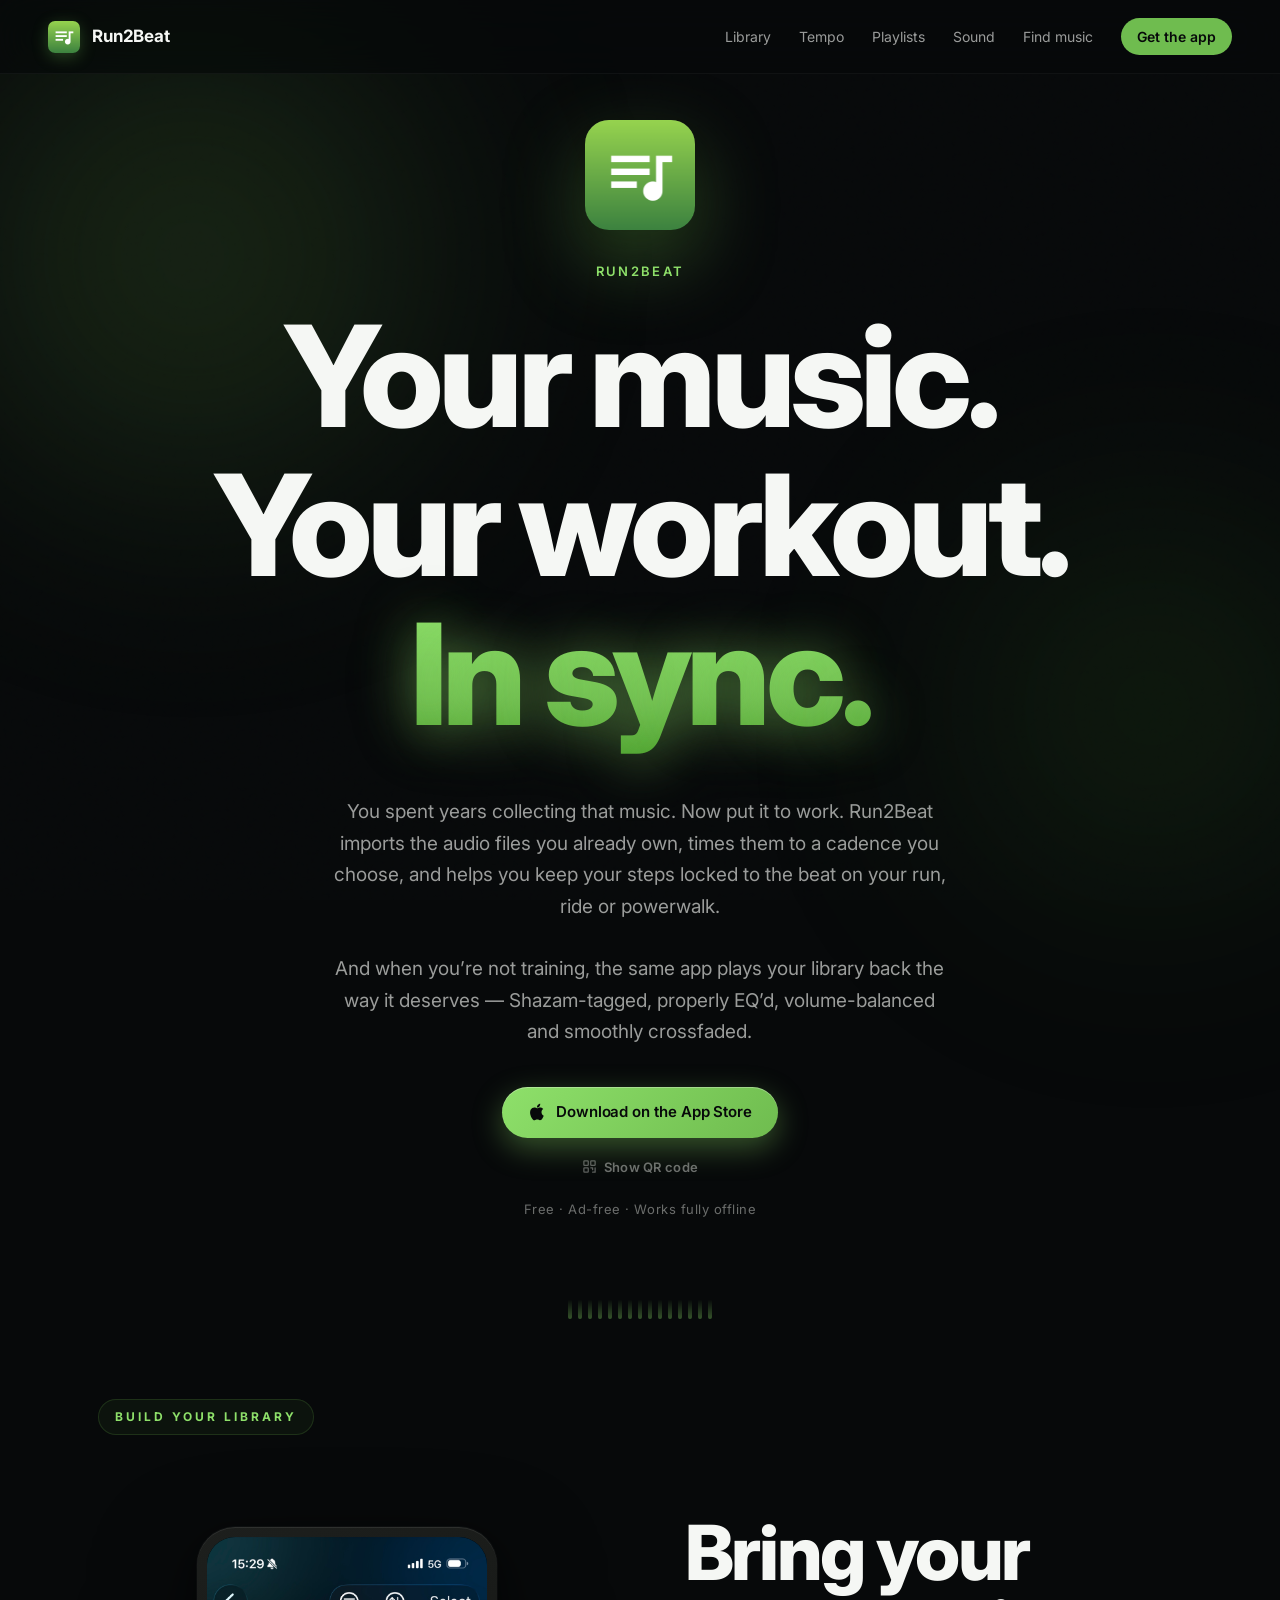
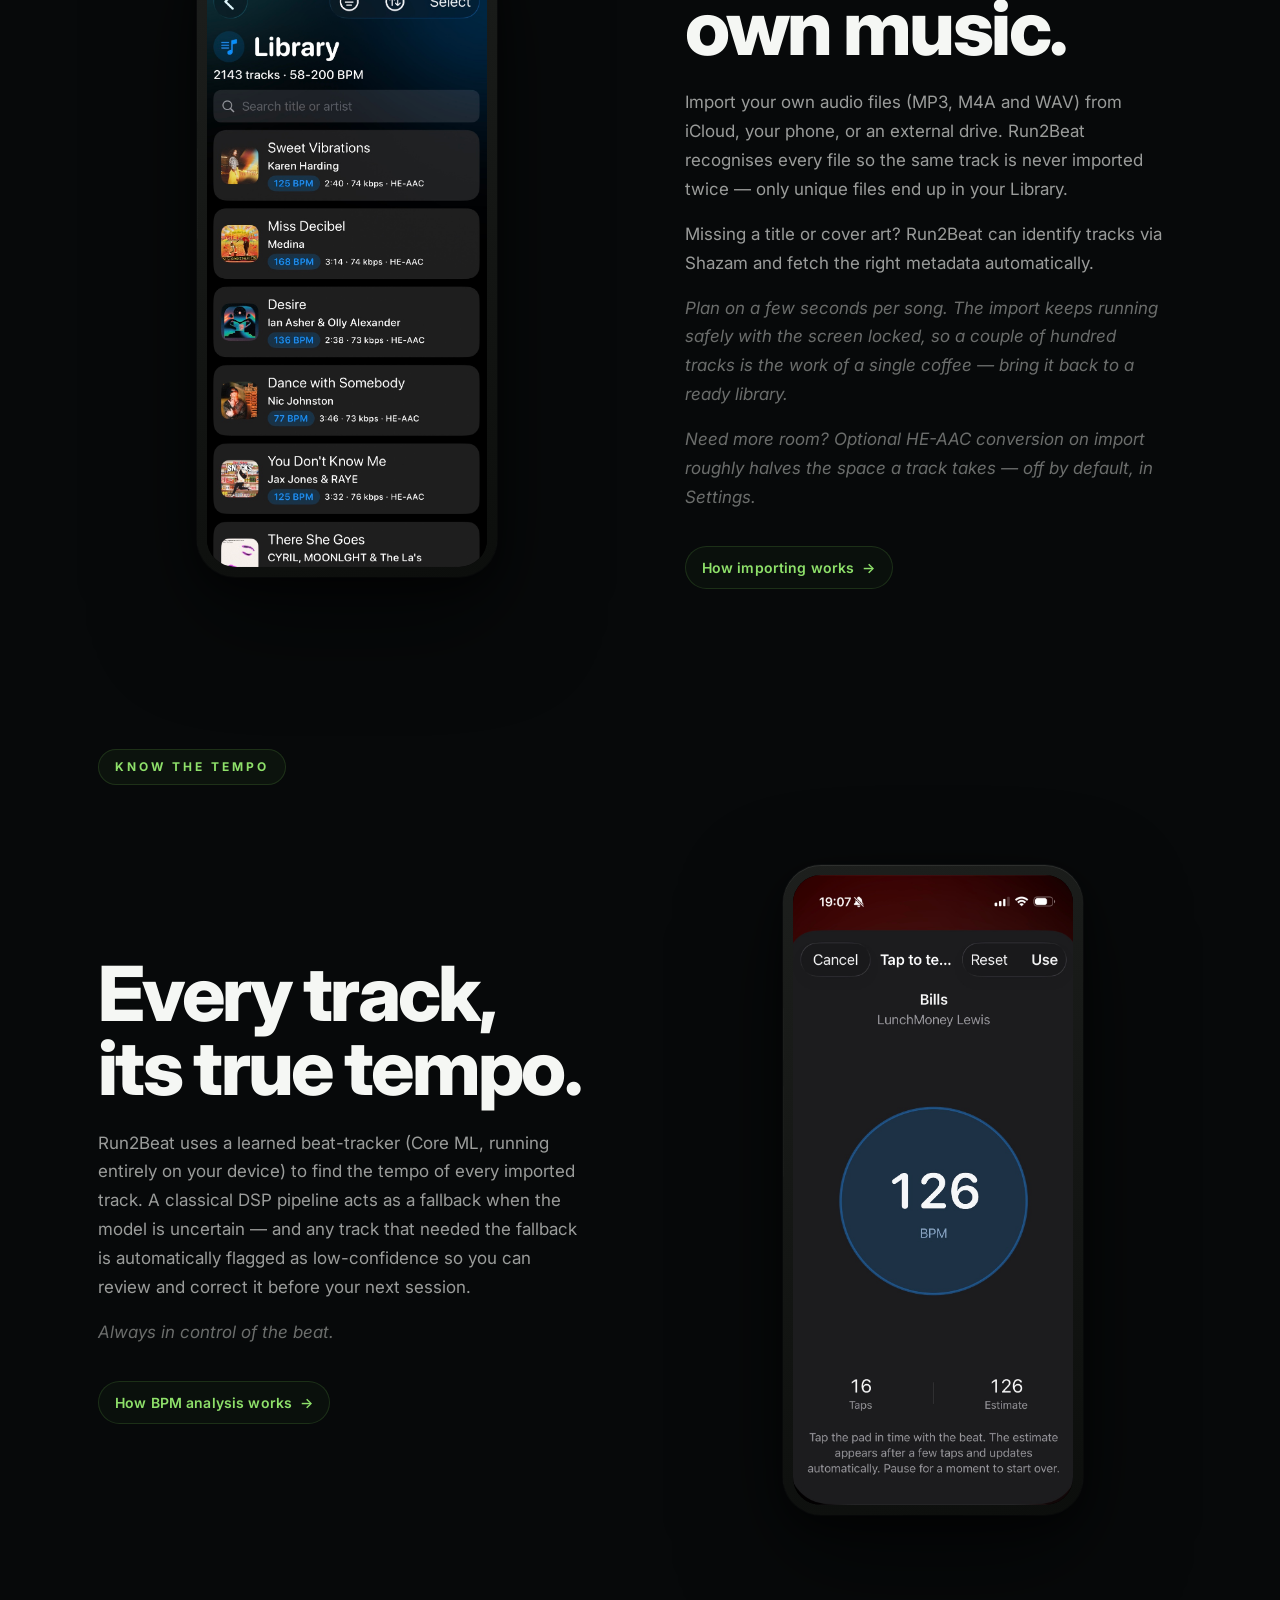
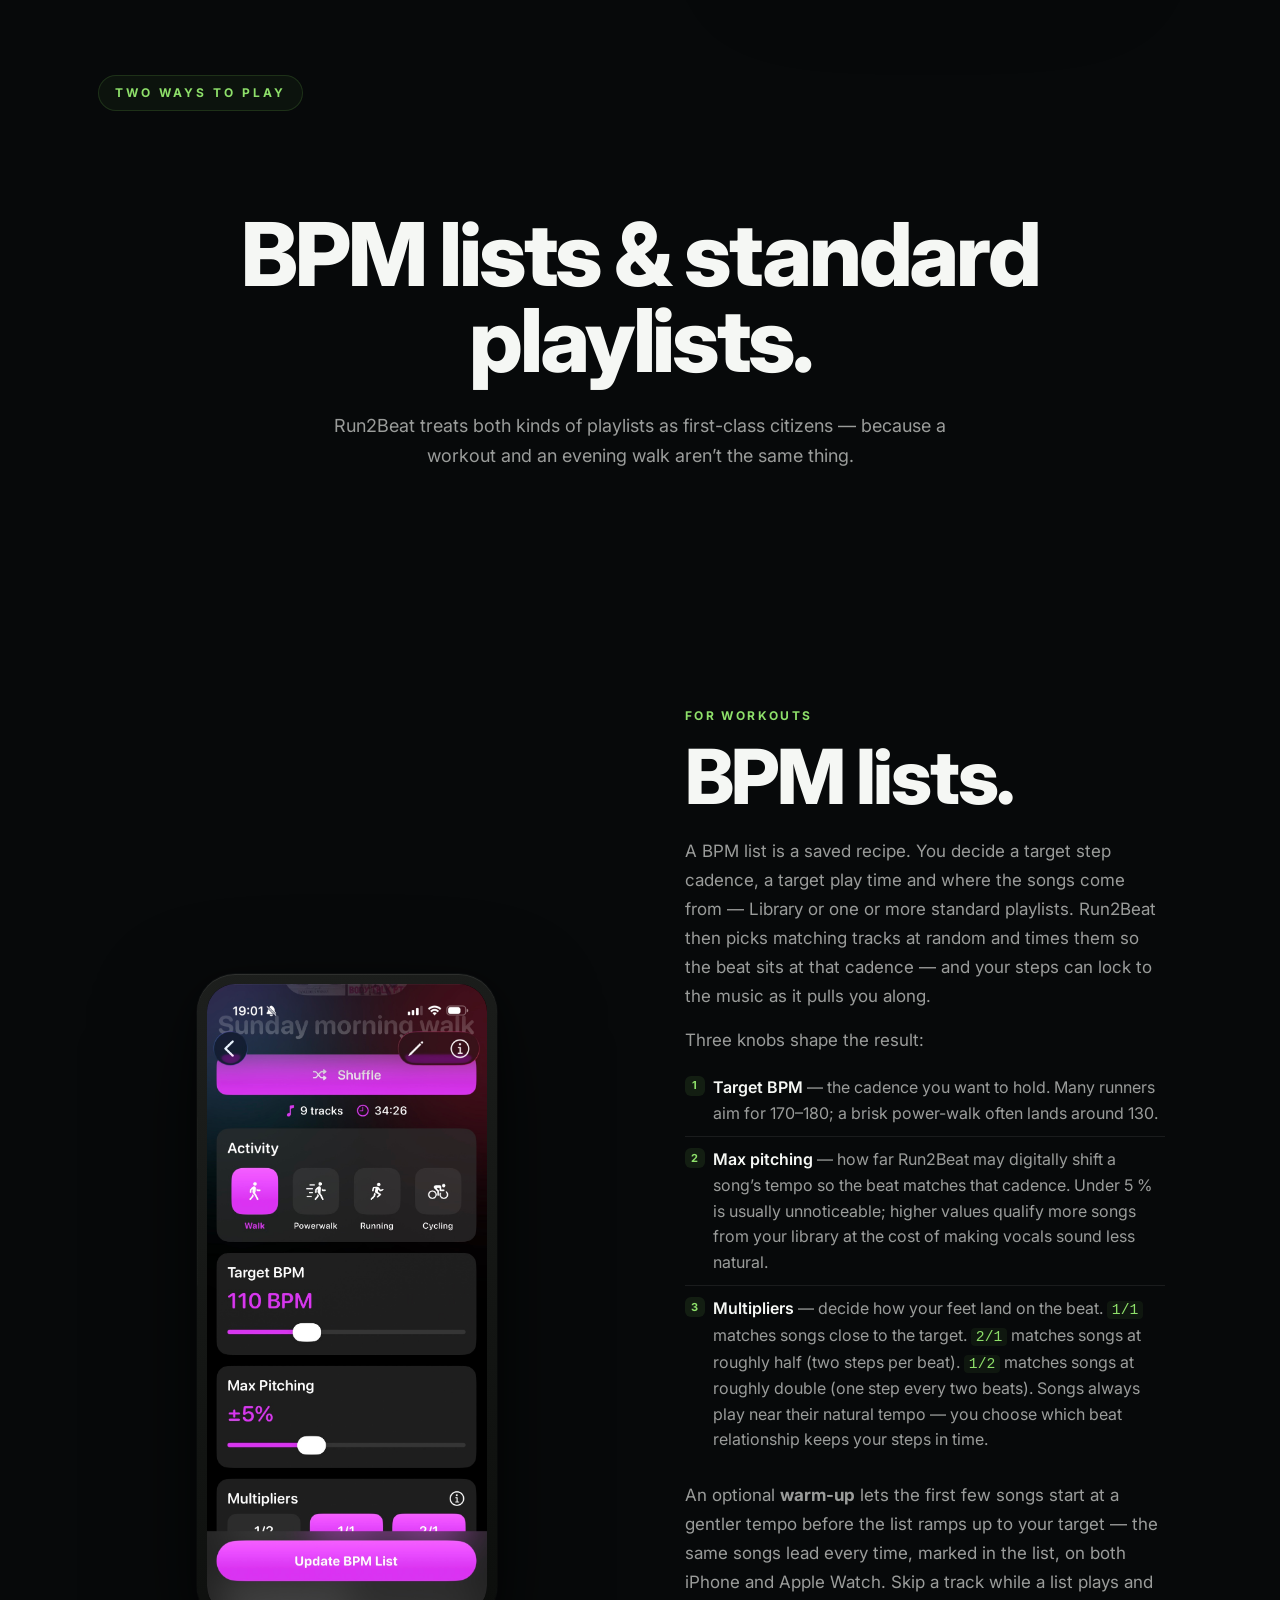
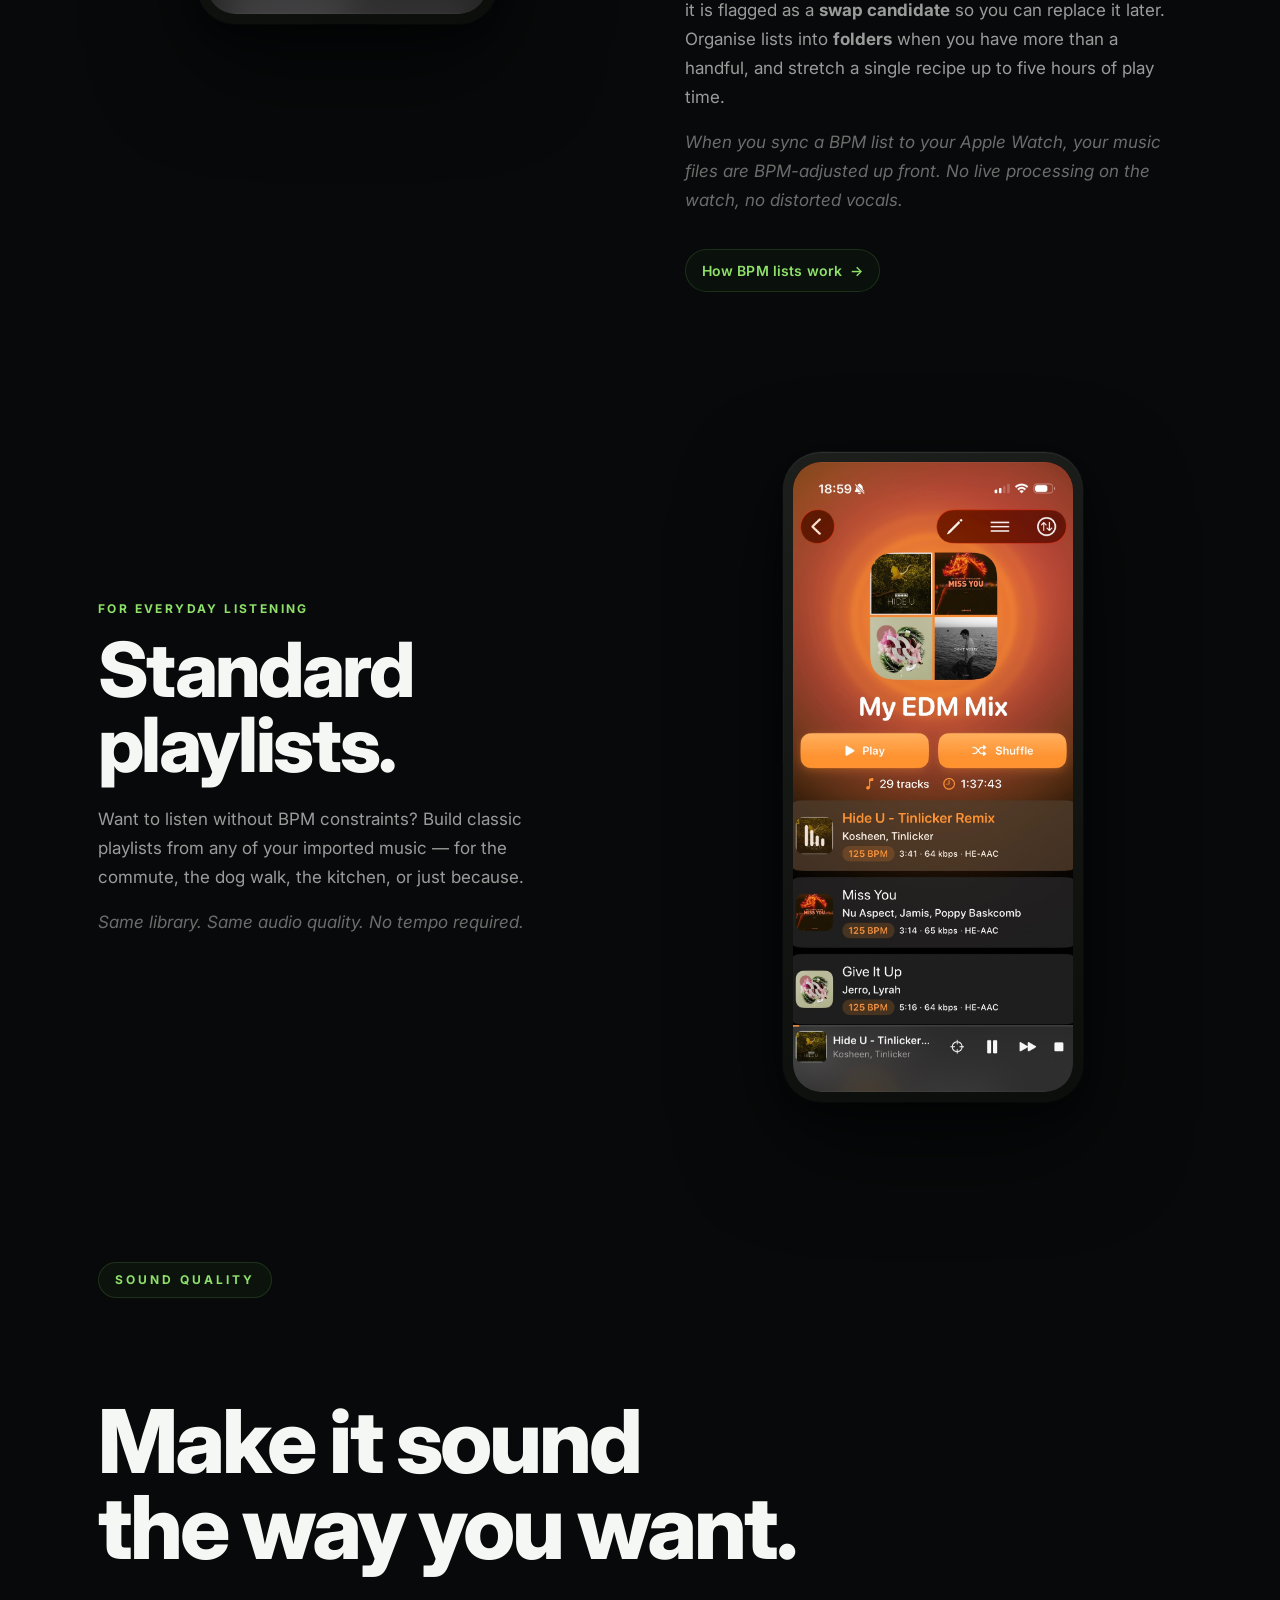
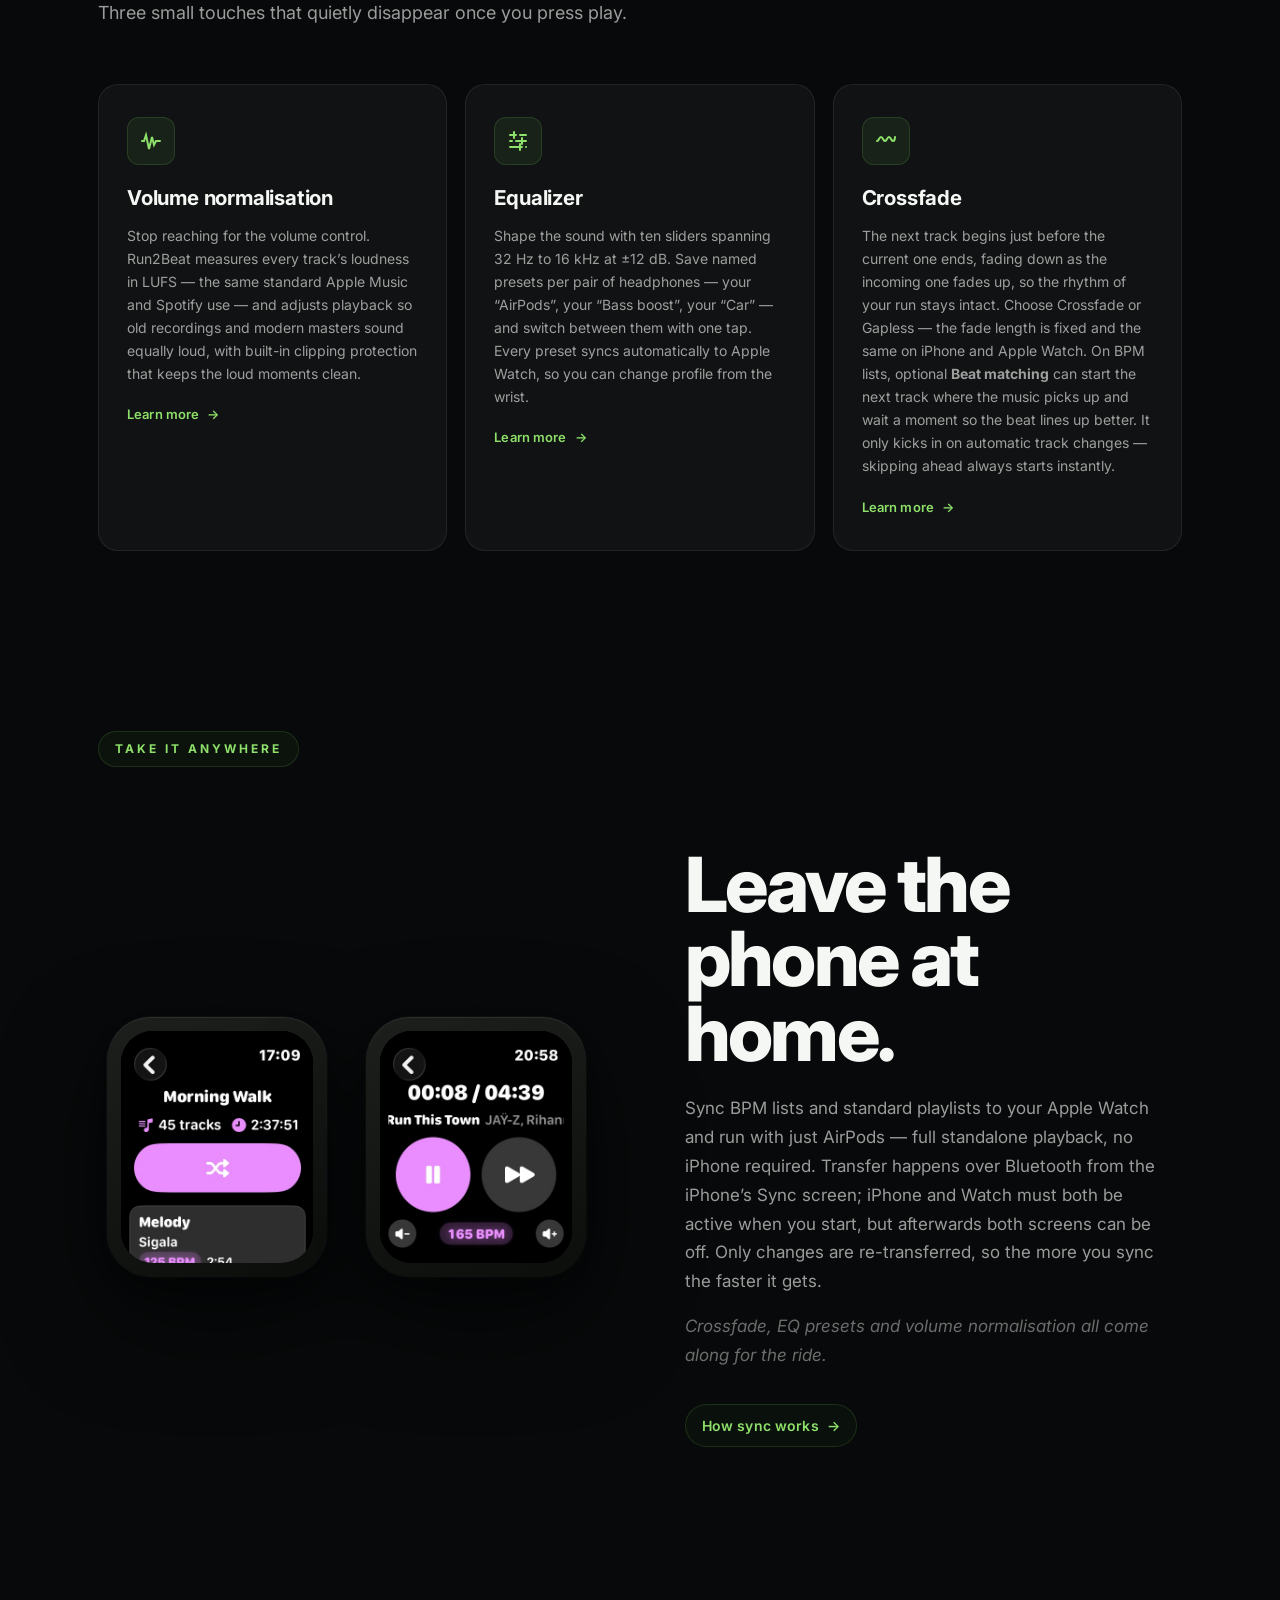
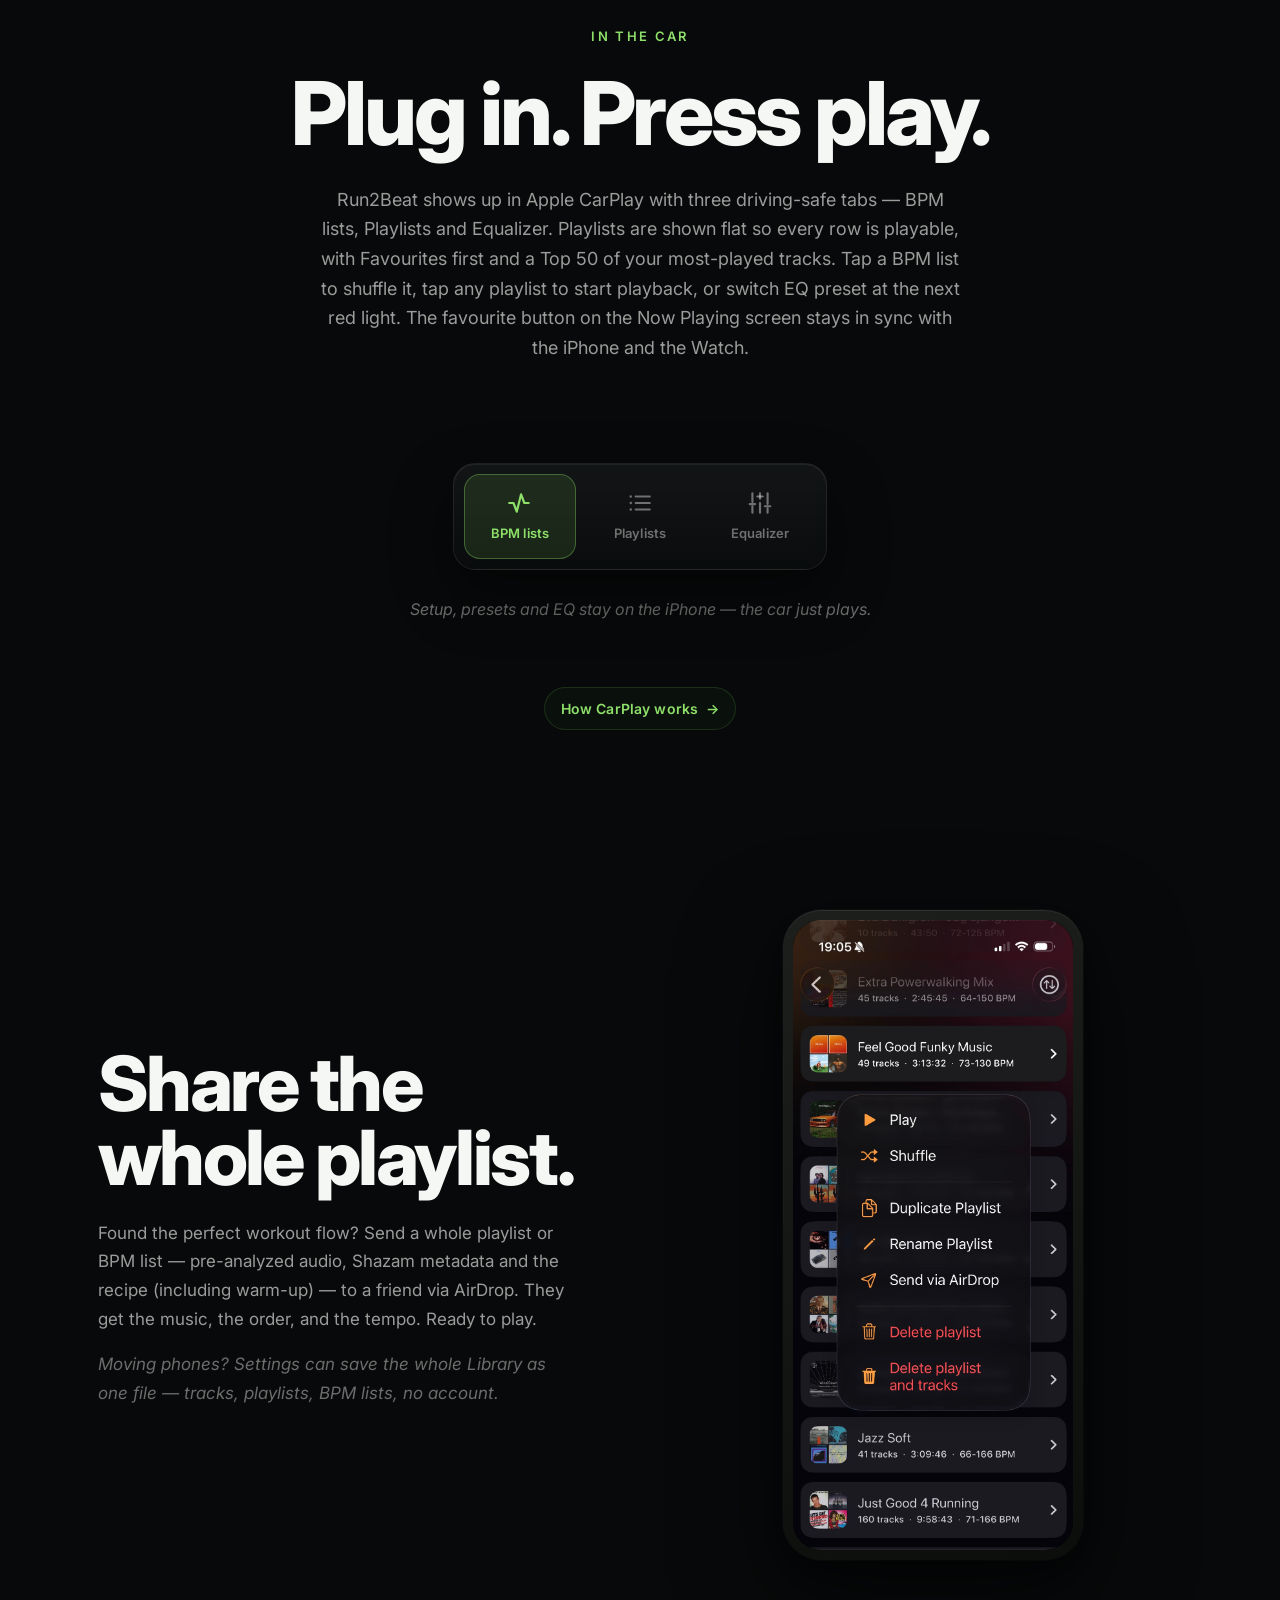
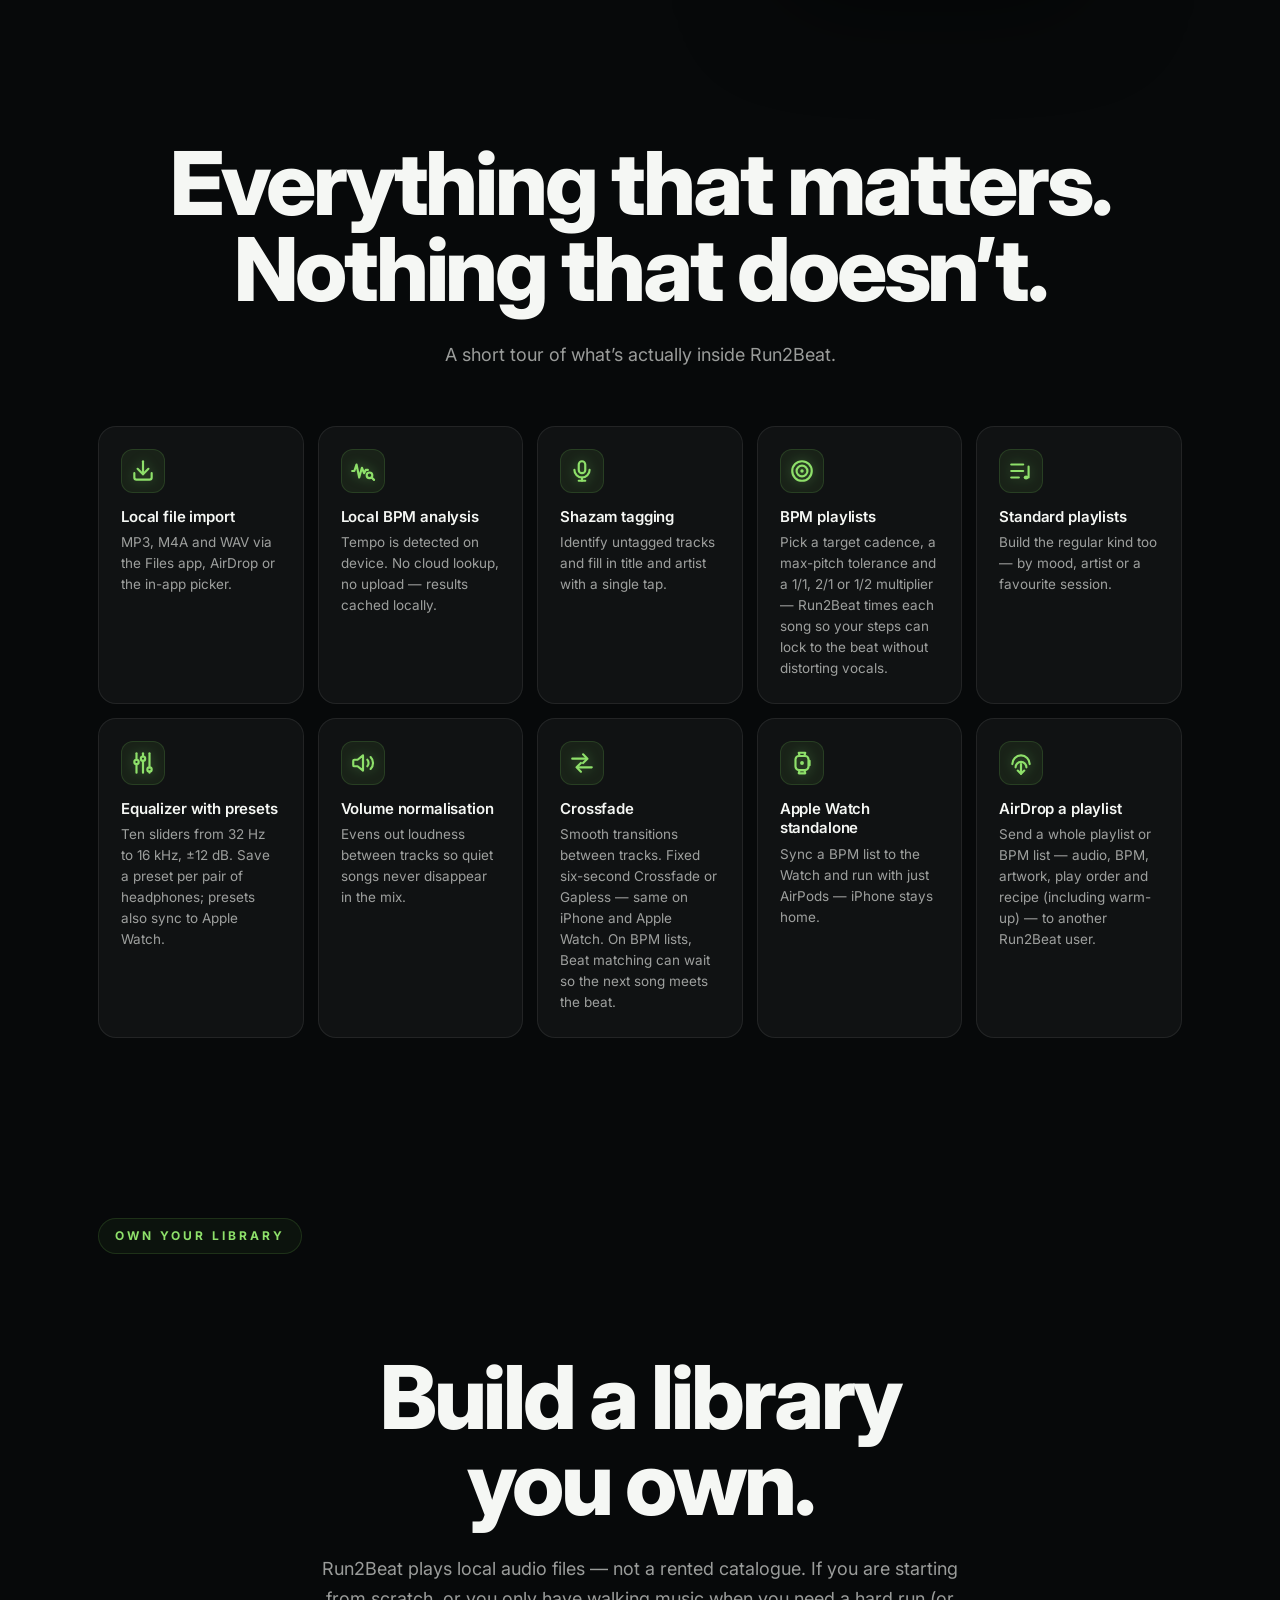
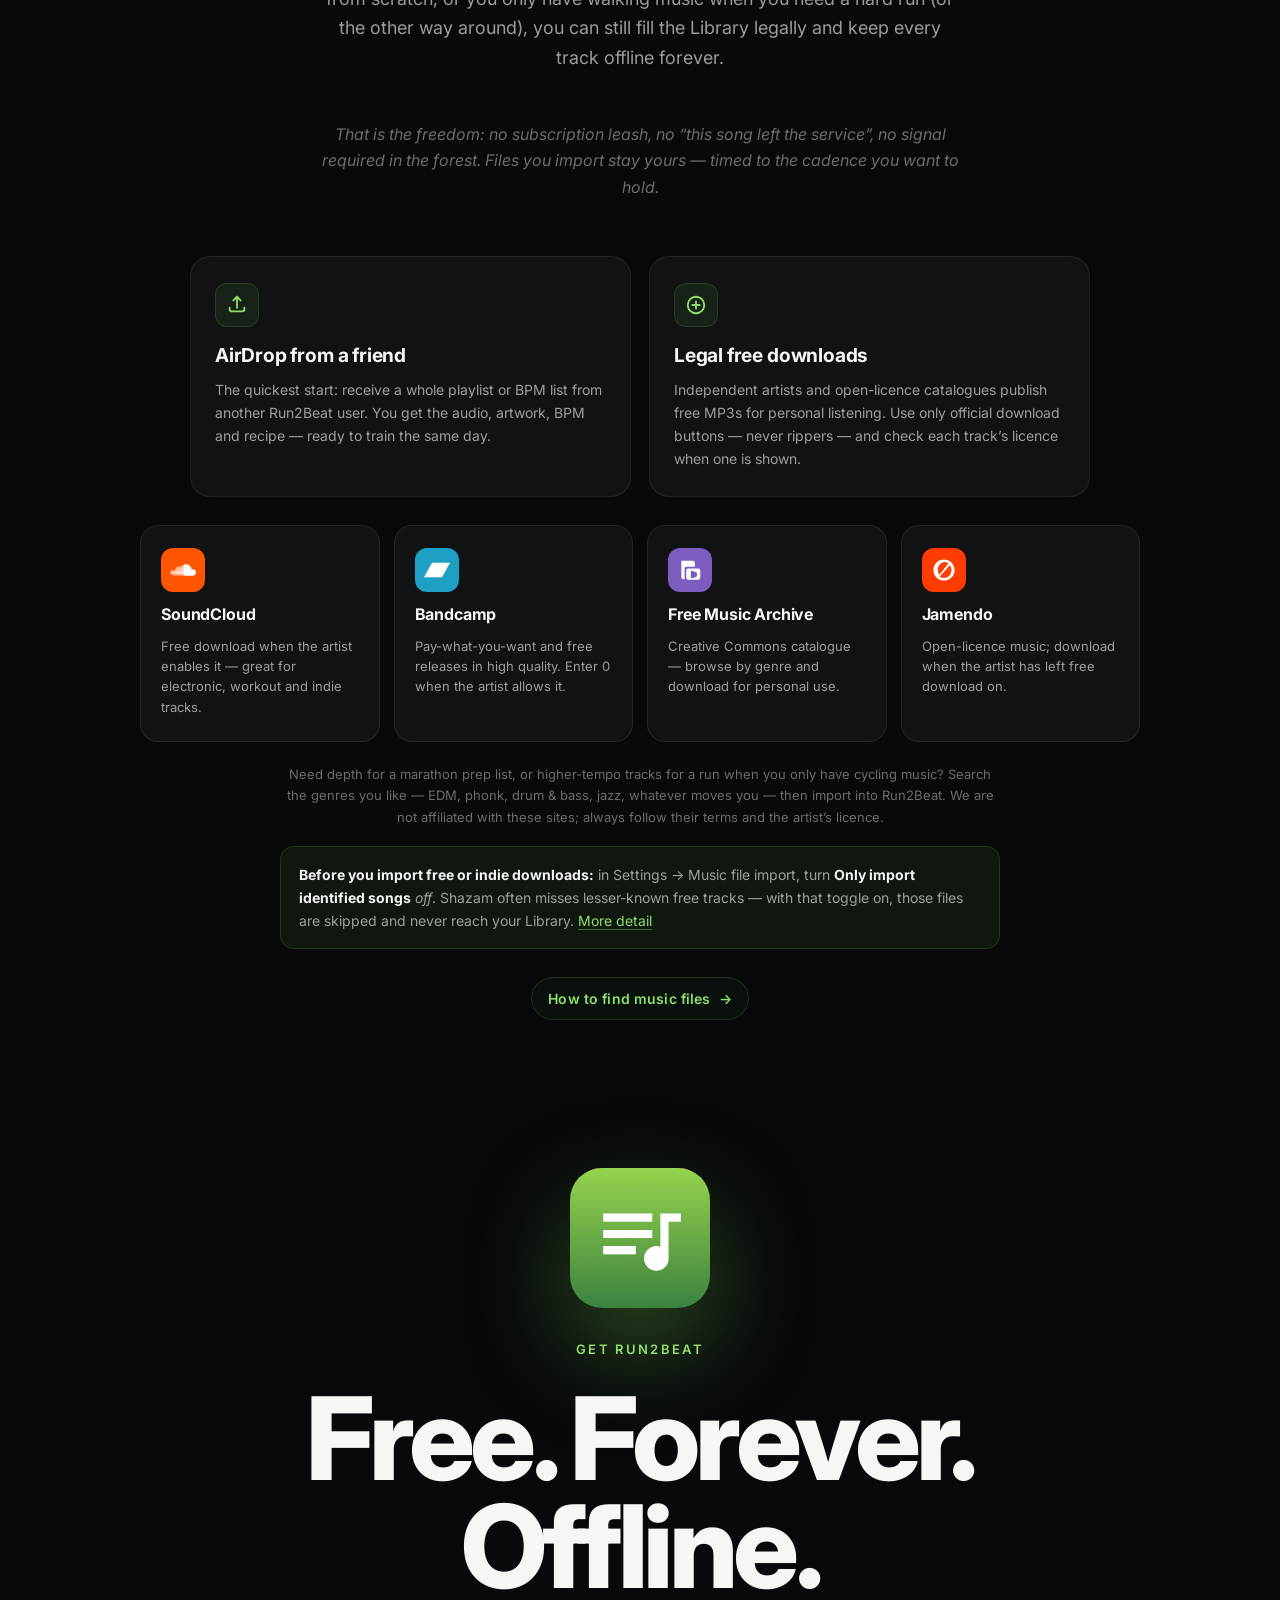
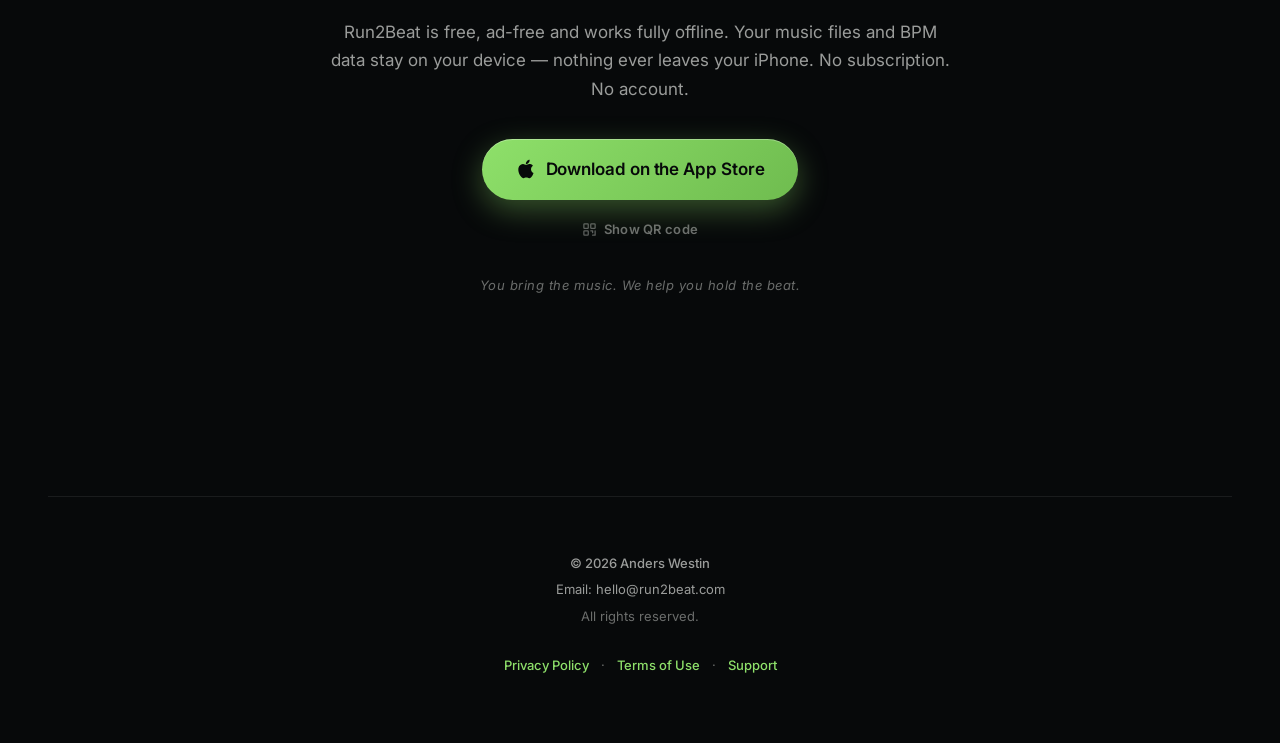
==== commit 87f4fa7d: "Sync landing page from Run2Beat@b28d810 Source: andropandro/Run2Beat (main) Commit: b28d81096e721cca" ====
--- a/index.html
+++ b/index.html
@@ -112,6 +112,9 @@
                 <p class="feature__text feature__text--muted">
                     Plan on a few seconds per song. The import keeps running safely with the screen locked, so a couple of hundred tracks is the work of a single coffee &mdash; bring it back to a ready library.
                 </p>
+                <p class="feature__text feature__text--muted">
+                    Need more room? Optional HE-AAC conversion on import roughly halves the space a track takes &mdash; off by default, in Settings.
+                </p>
                 <a href="import.html" class="learn-more">
                     How importing works
                     <span class="learn-more__arrow">&rarr;</span>
@@ -374,6 +377,9 @@
                 <p class="feature__text">
                     Found the perfect workout flow? Send a whole playlist or BPM list &mdash; pre-analyzed audio, Shazam metadata and the recipe (including warm-up) &mdash; to a friend via AirDrop. They get the music, the order, and the tempo. Ready to play.
                 </p>
+                <p class="feature__text feature__text--muted">
+                    Moving phones? Settings can save the whole Library as one file &mdash; tracks, playlists, BPM lists, no account.
+                </p>
             </div>
         </section>
 
@@ -453,7 +459,7 @@
                     </span>
                     <div class="badge__text">
                         <span class="badge__label">Crossfade</span>
-                        <p class="badge__desc">Smooth transitions between tracks. Fixed six-second Crossfade or Gapless &mdash; same on iPhone and Apple Watch.</p>
+                        <p class="badge__desc">Smooth transitions between tracks. Fixed six-second Crossfade or Gapless &mdash; same on iPhone and Apple Watch. On BPM lists, Beat matching can wait so the next song meets the beat.</p>
                     </div>
                 </div>
                 <div class="badge">
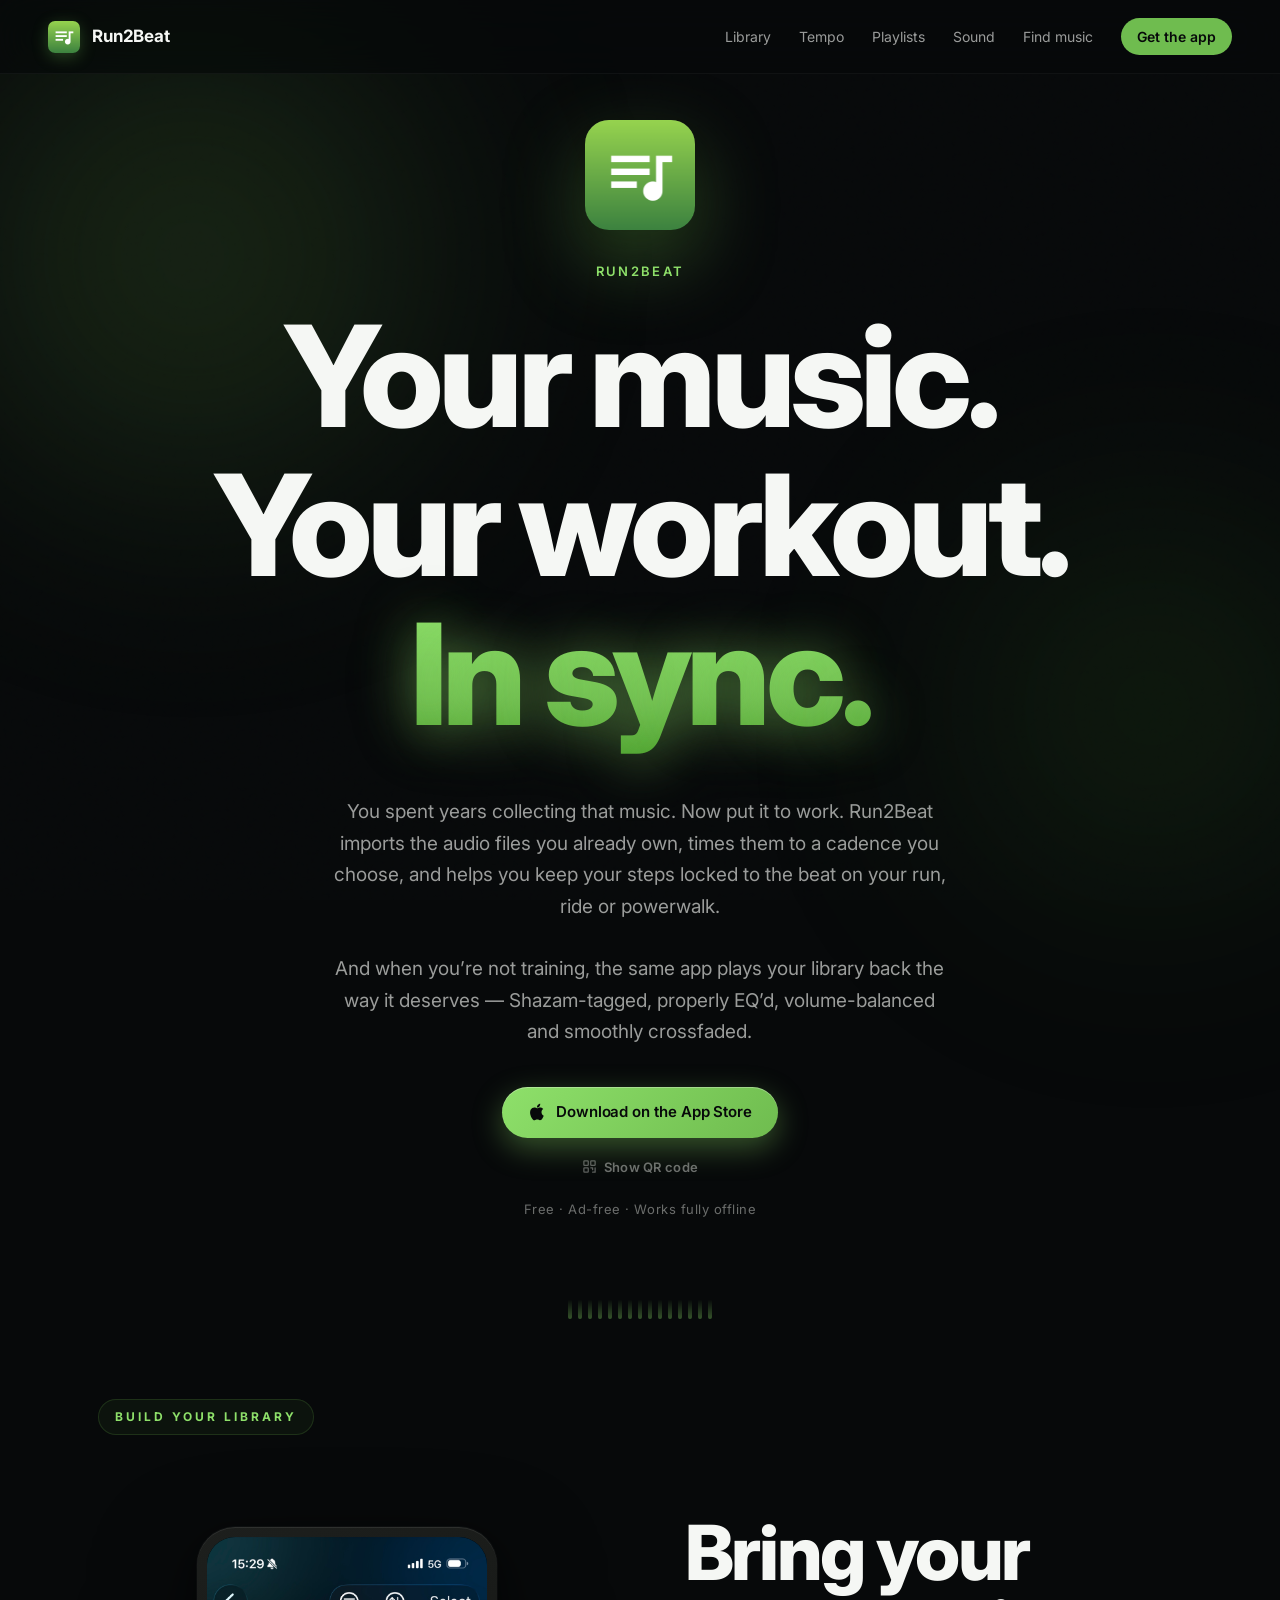
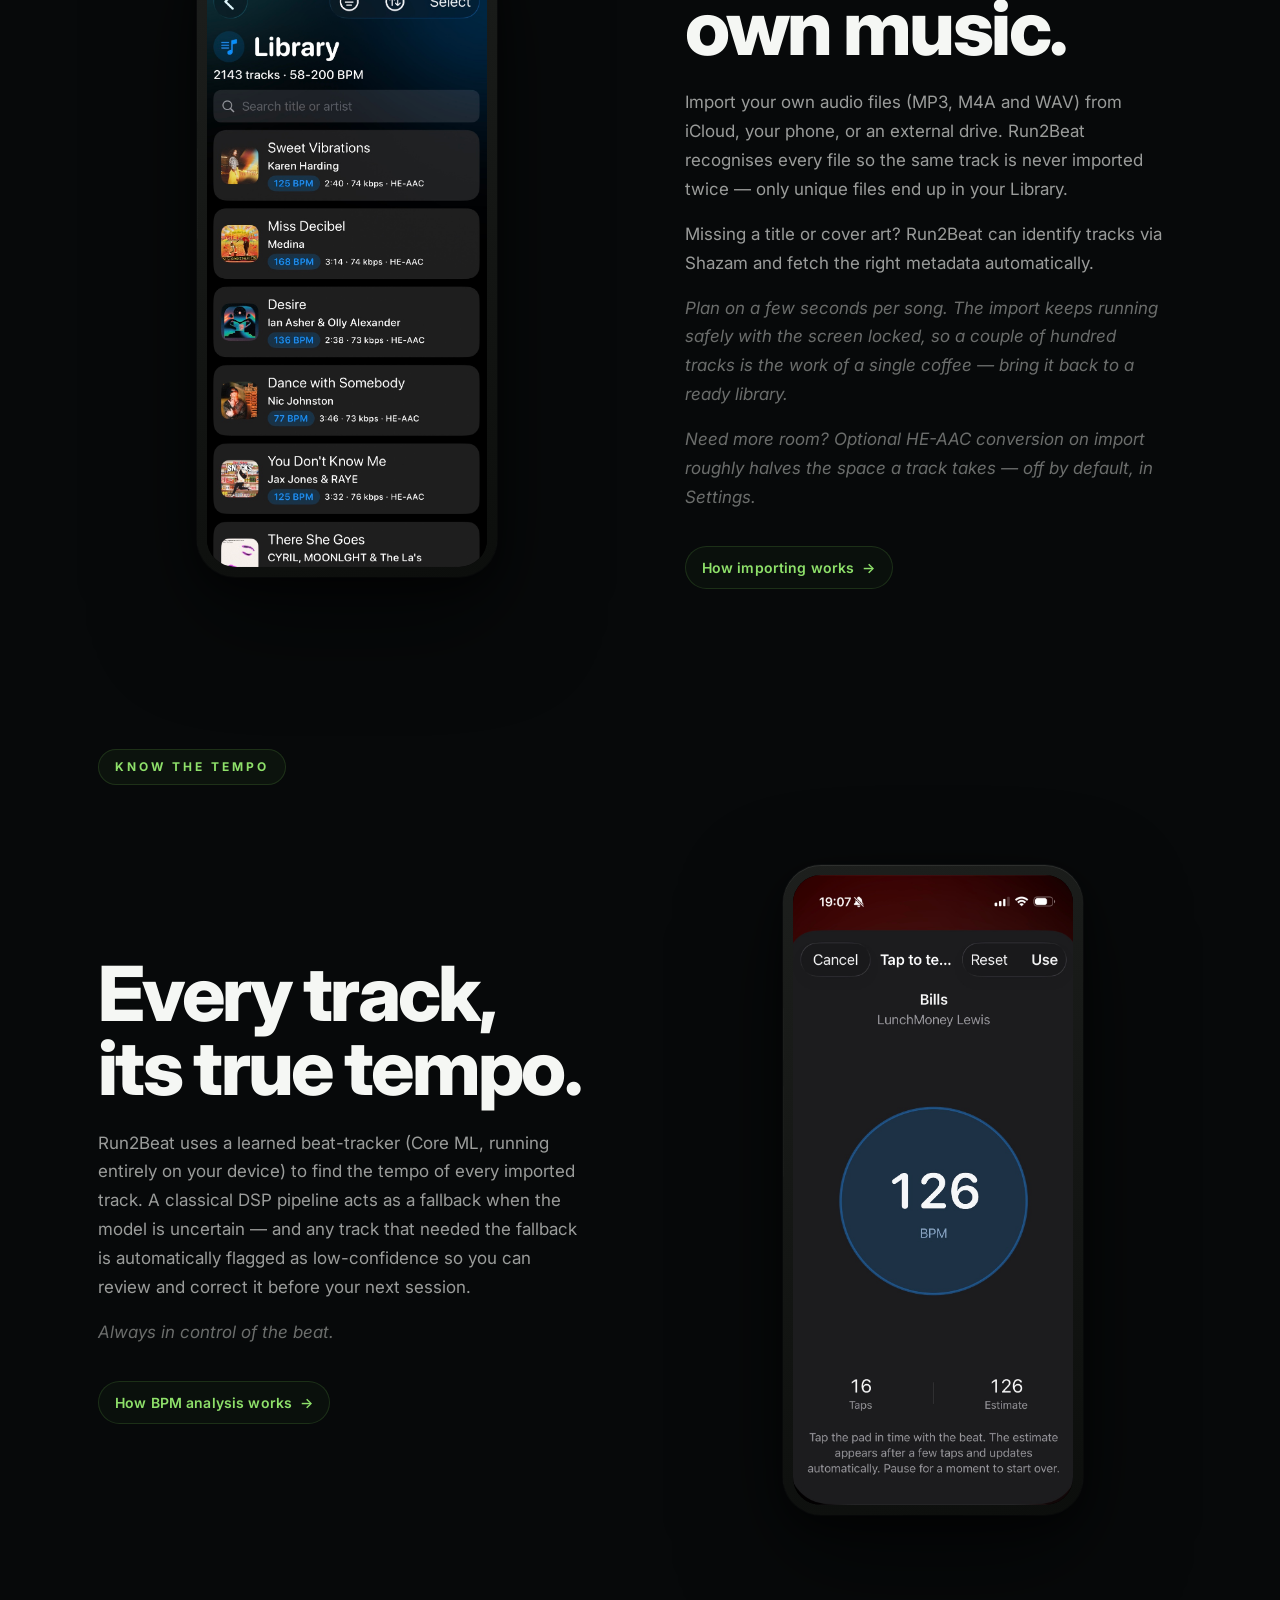
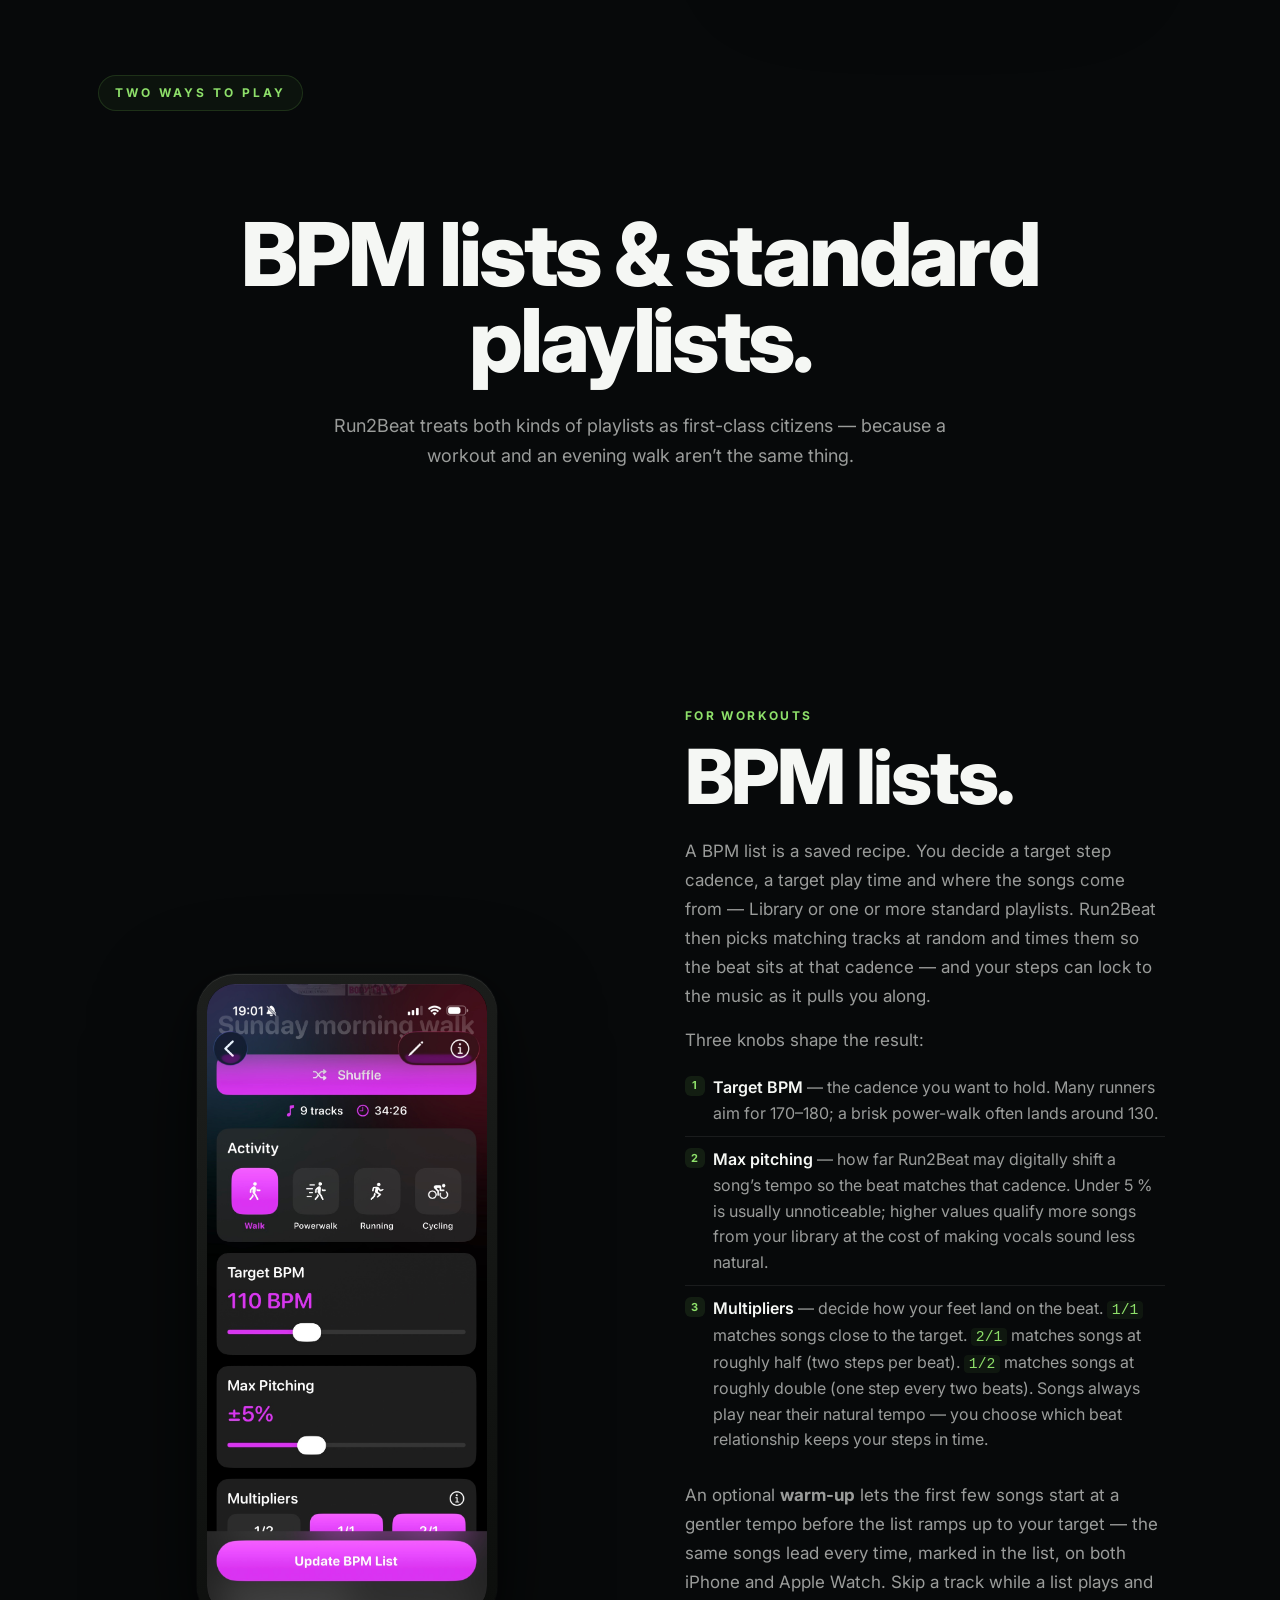
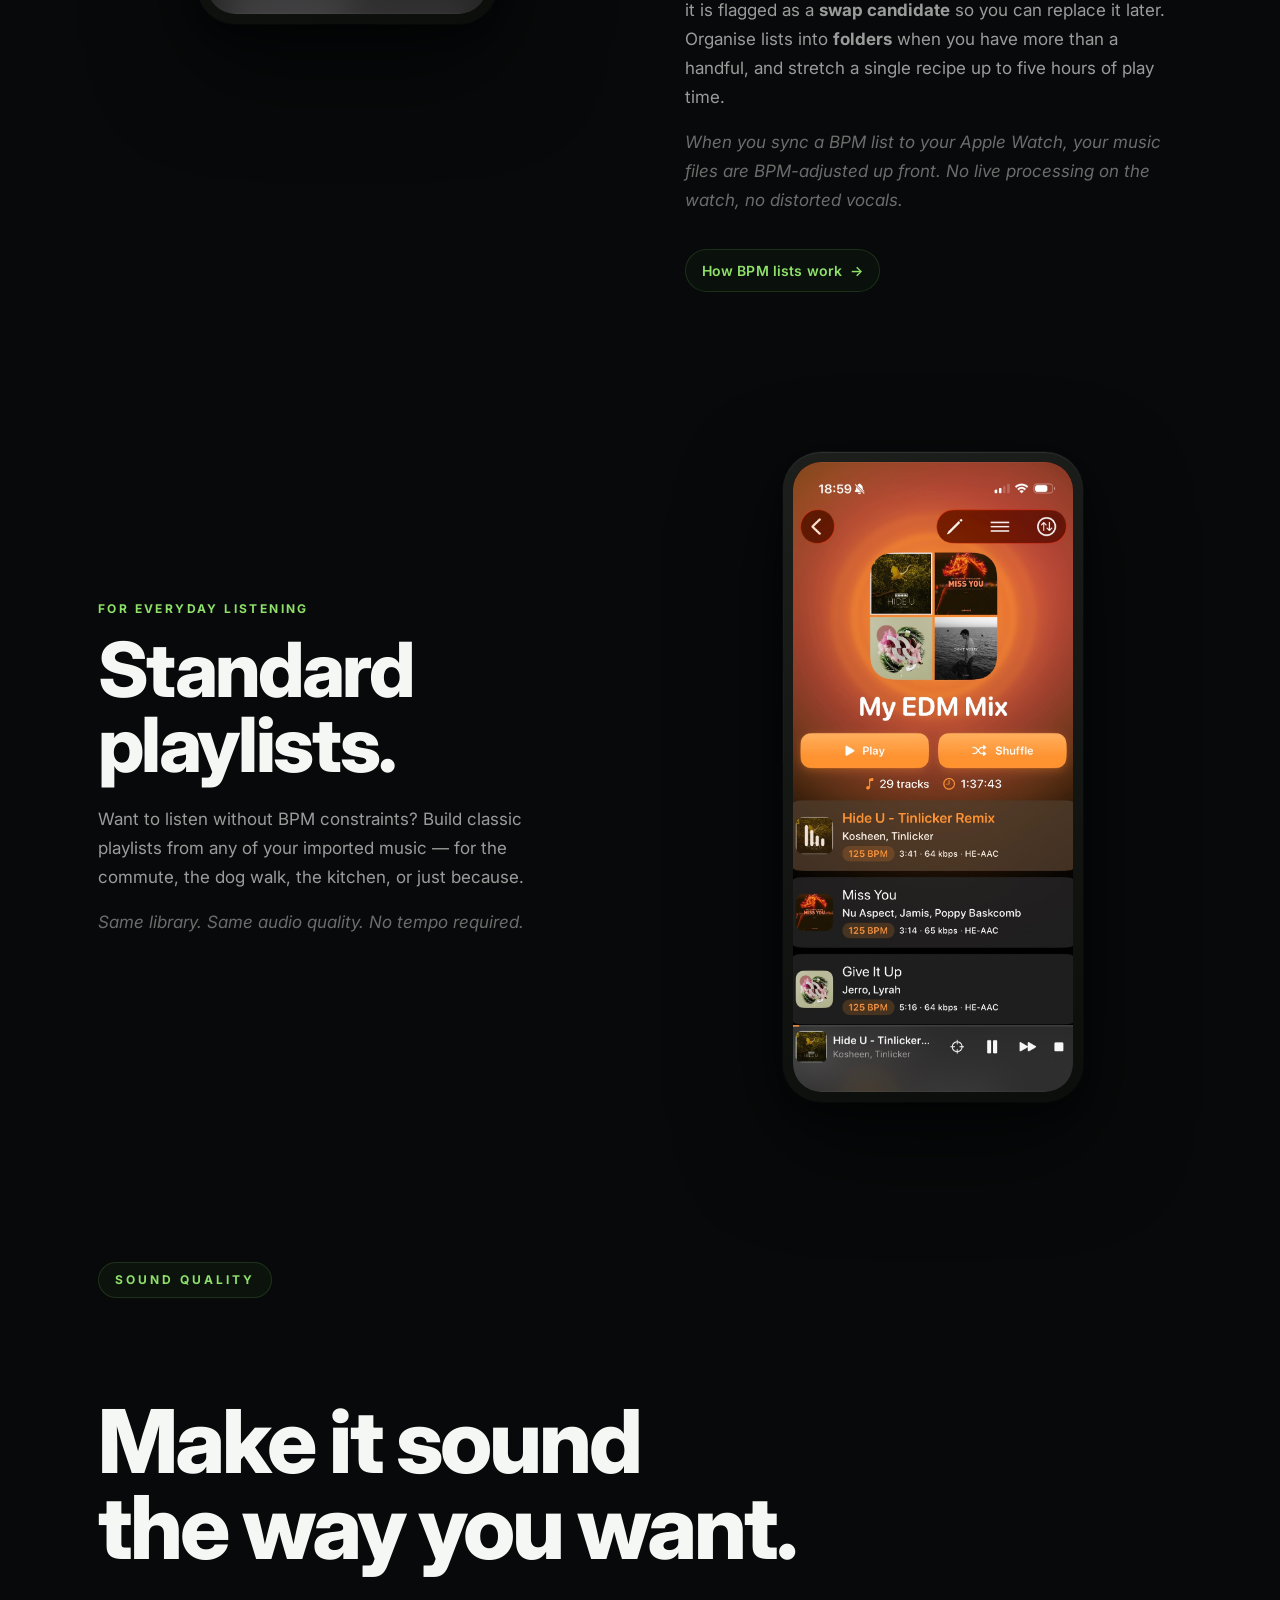
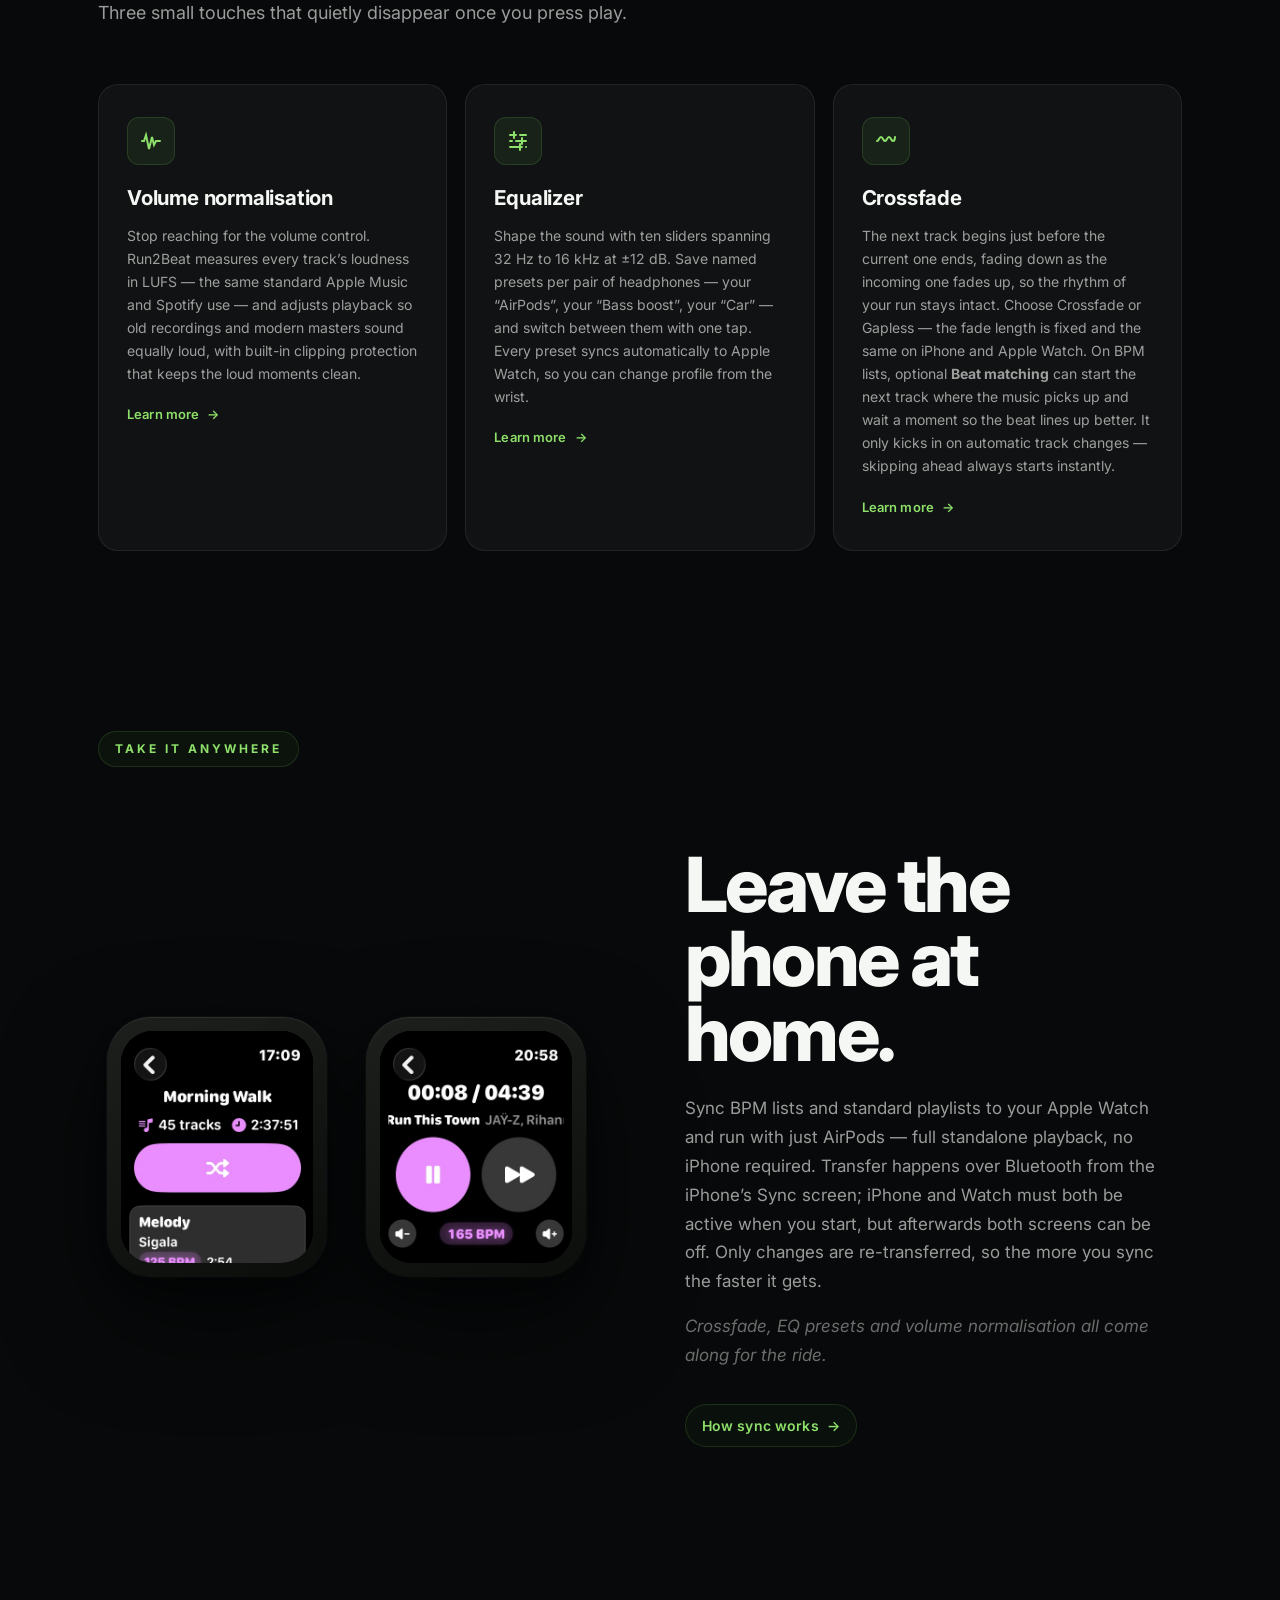
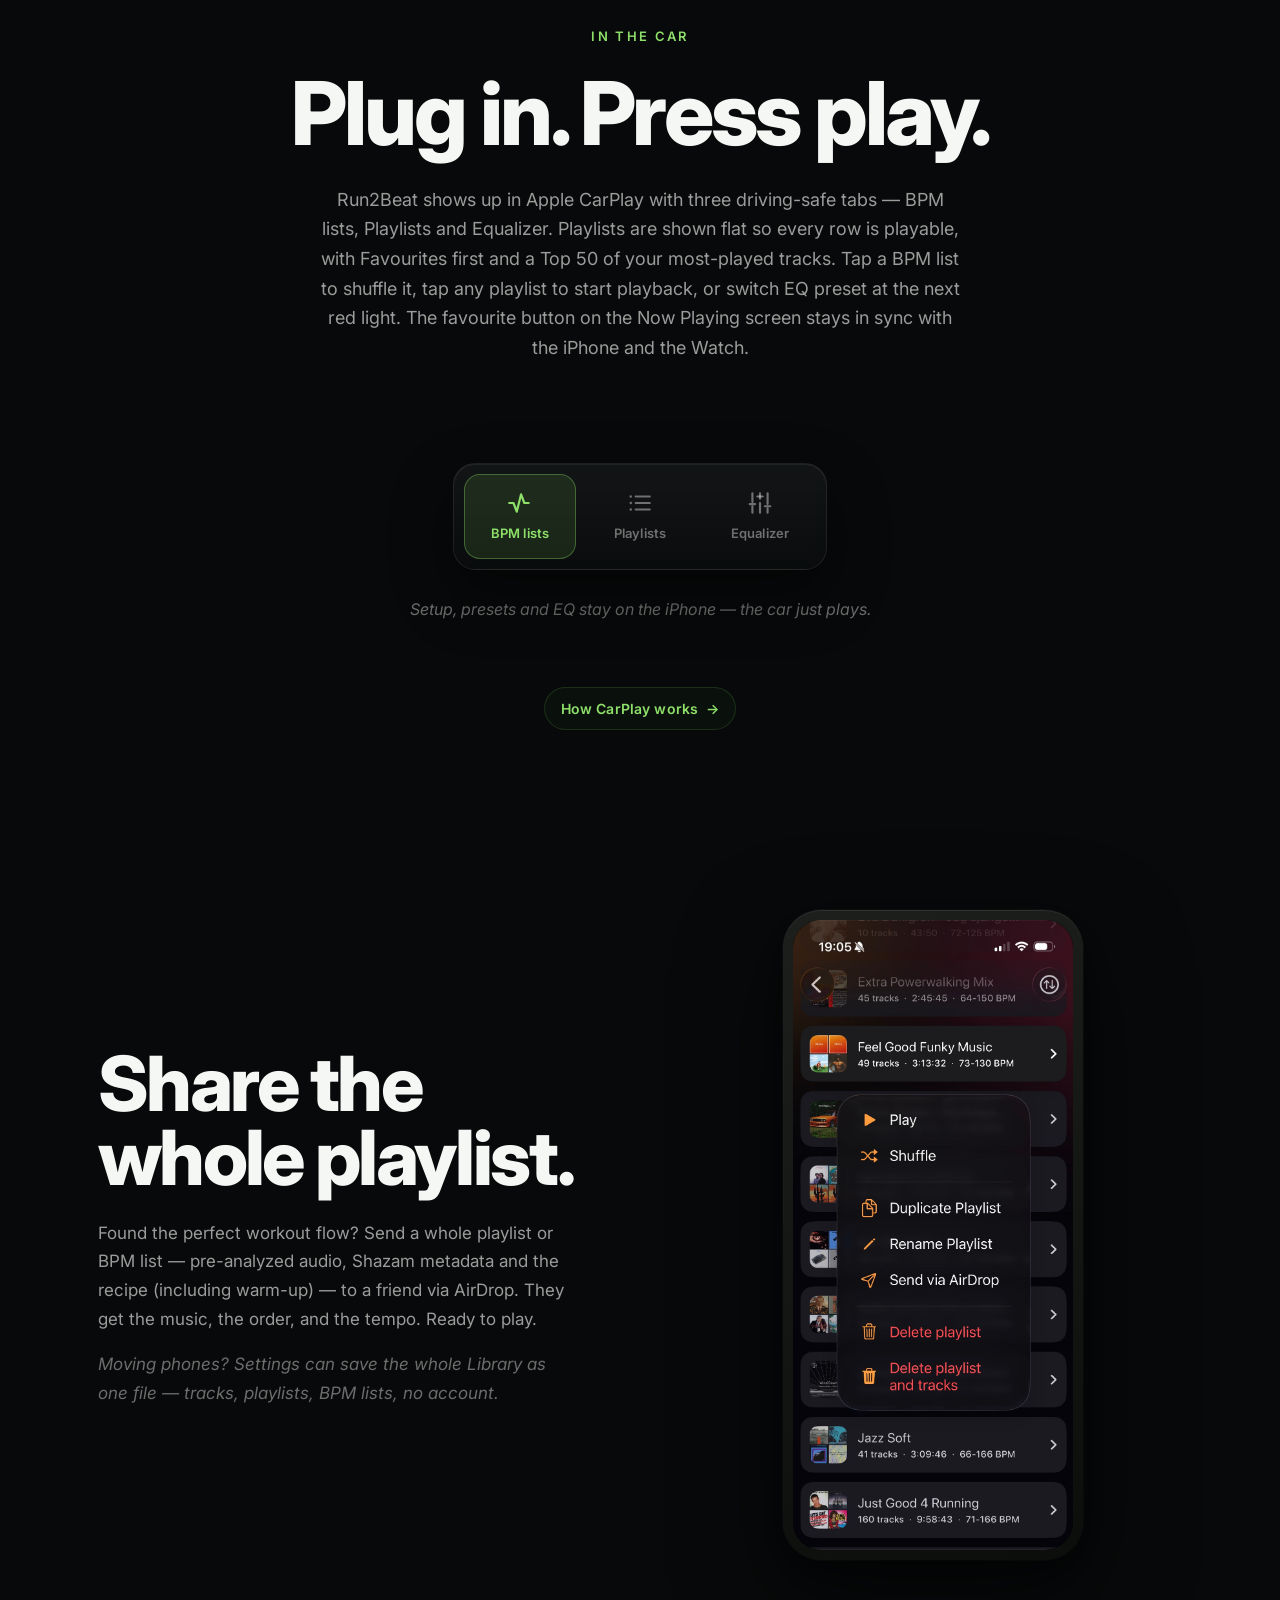
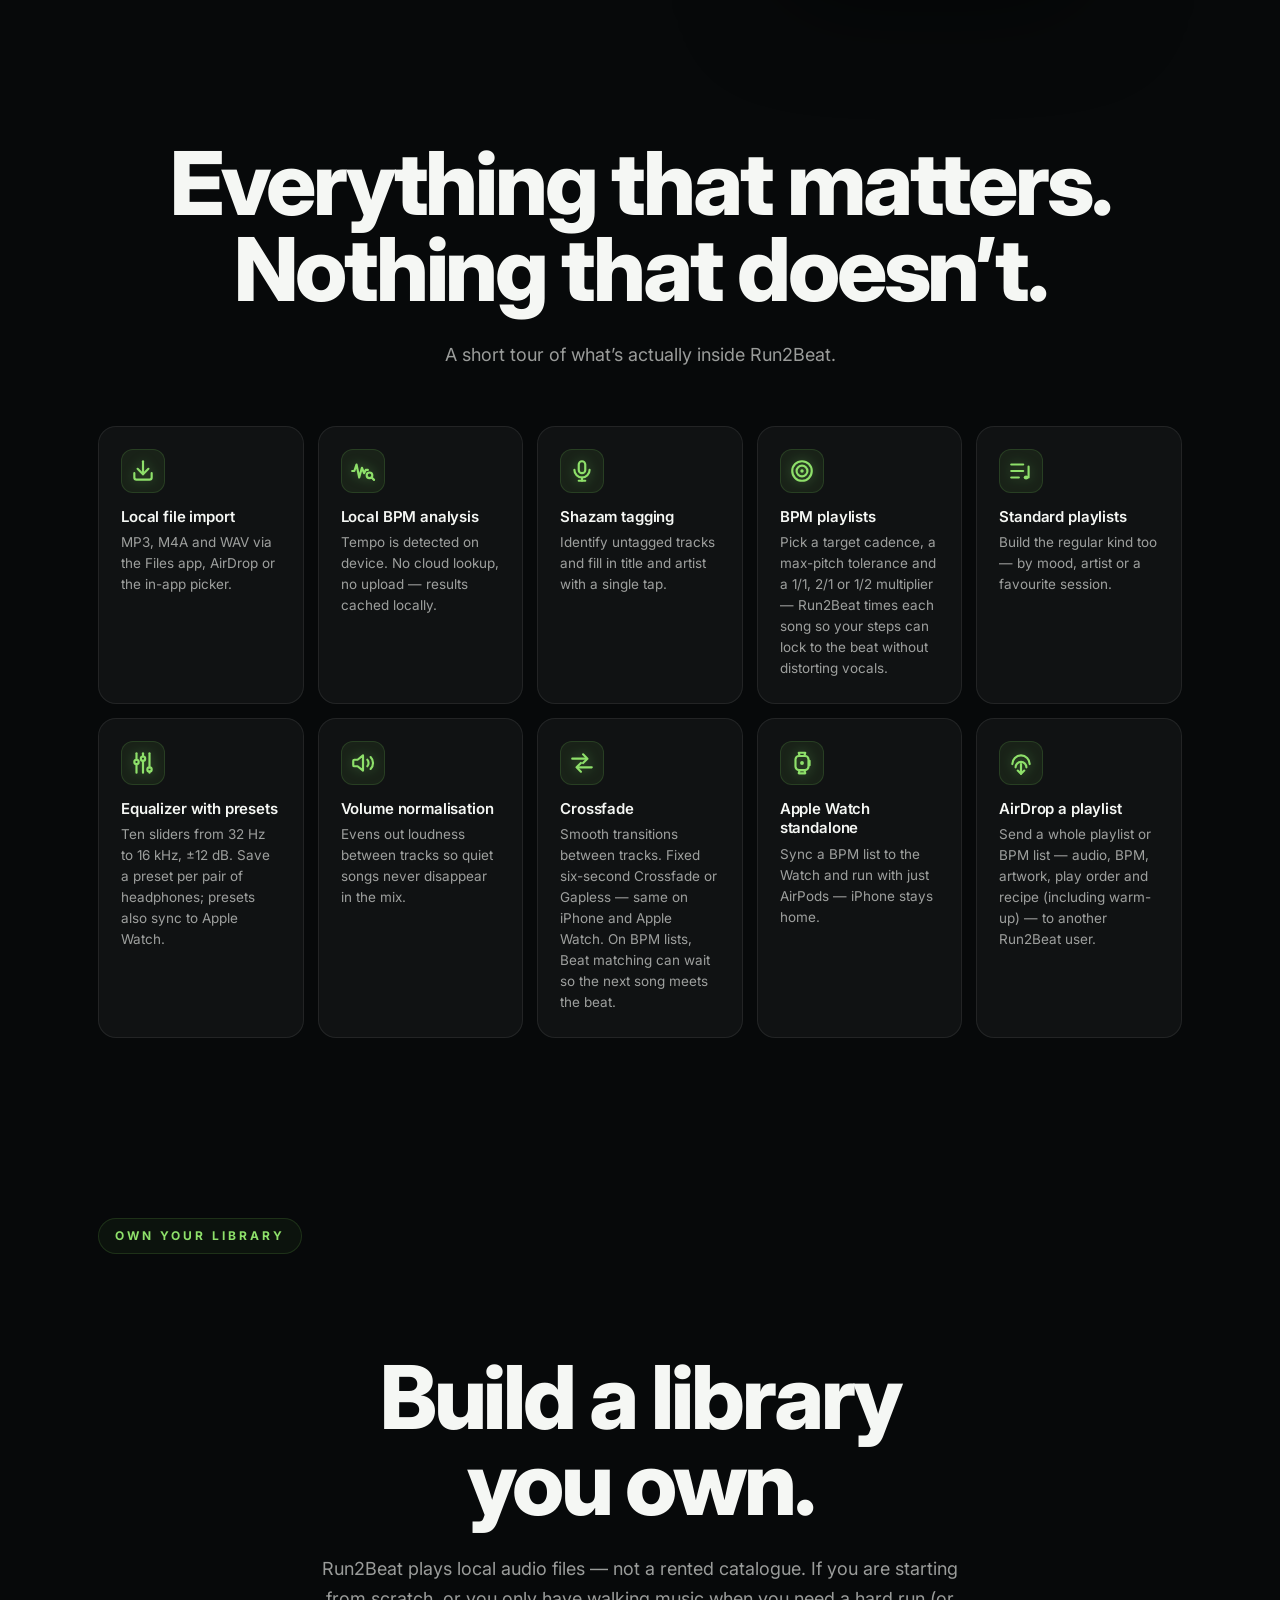
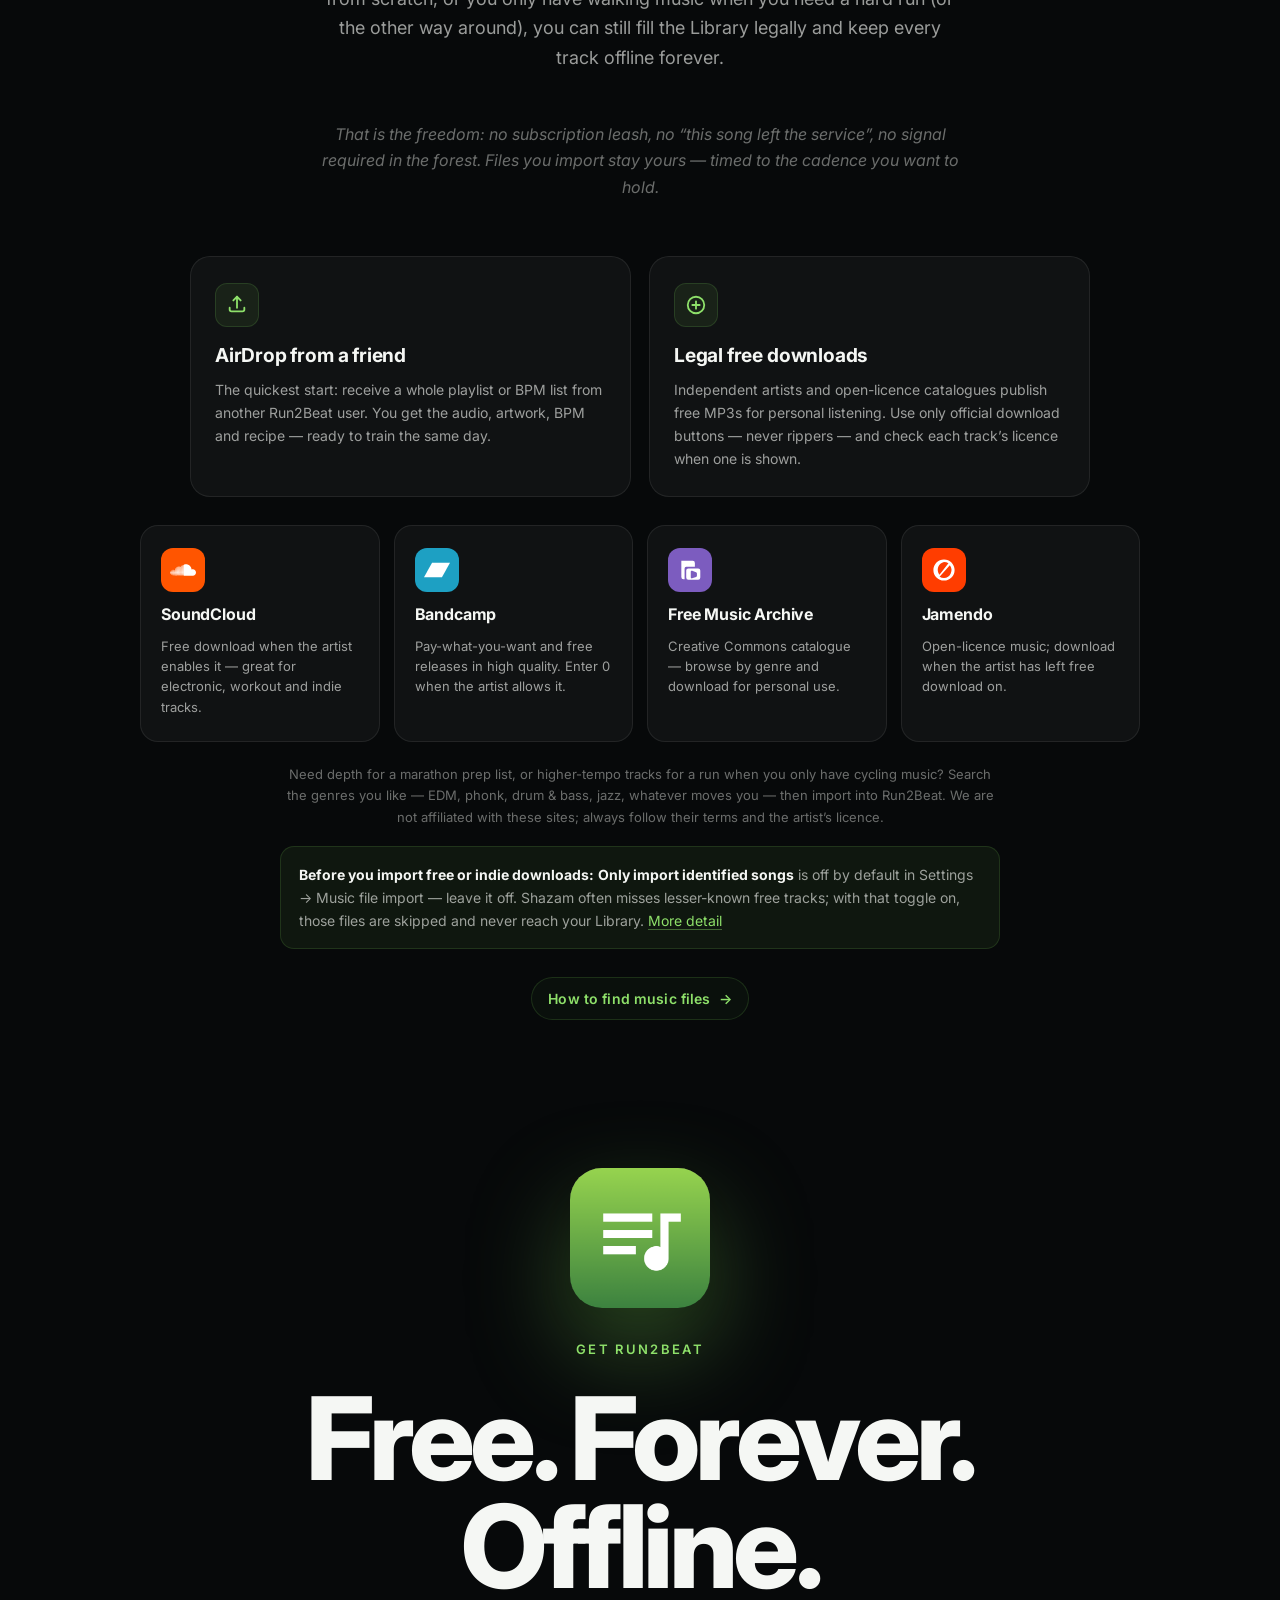
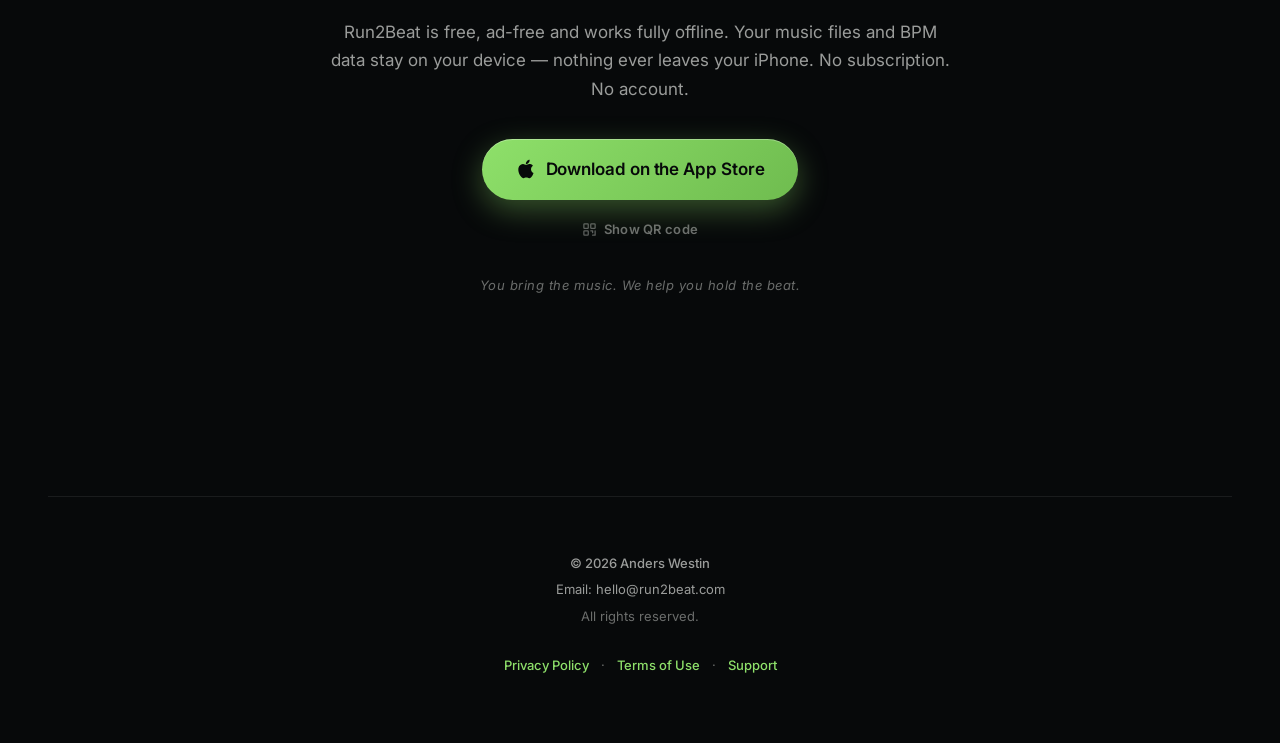
==== commit 7c25c756: "Sync landing page from Run2Beat@3236c22 Source: andropandro/Run2Beat (main) Commit: 3236c226c7634d3b" ====
--- a/index.html
+++ b/index.html
@@ -554,7 +554,7 @@
             </p>
 
             <p class="find-music__tip">
-                <strong>Before you import free or indie downloads:</strong> in Settings &rarr; Music file import, turn <strong>Only import identified songs</strong> <em>off</em>. Shazam often misses lesser-known free tracks &mdash; with that toggle on, those files are skipped and never reach your Library.
+                <strong>Before you import free or indie downloads:</strong> <strong>Only import identified songs</strong> is off by default in Settings &rarr; Music file import &mdash; leave it off. Shazam often misses lesser-known free tracks; with that toggle on, those files are skipped and never reach your Library.
                 <a href="find-music.html#import-settings">More detail</a>
             </p>
 
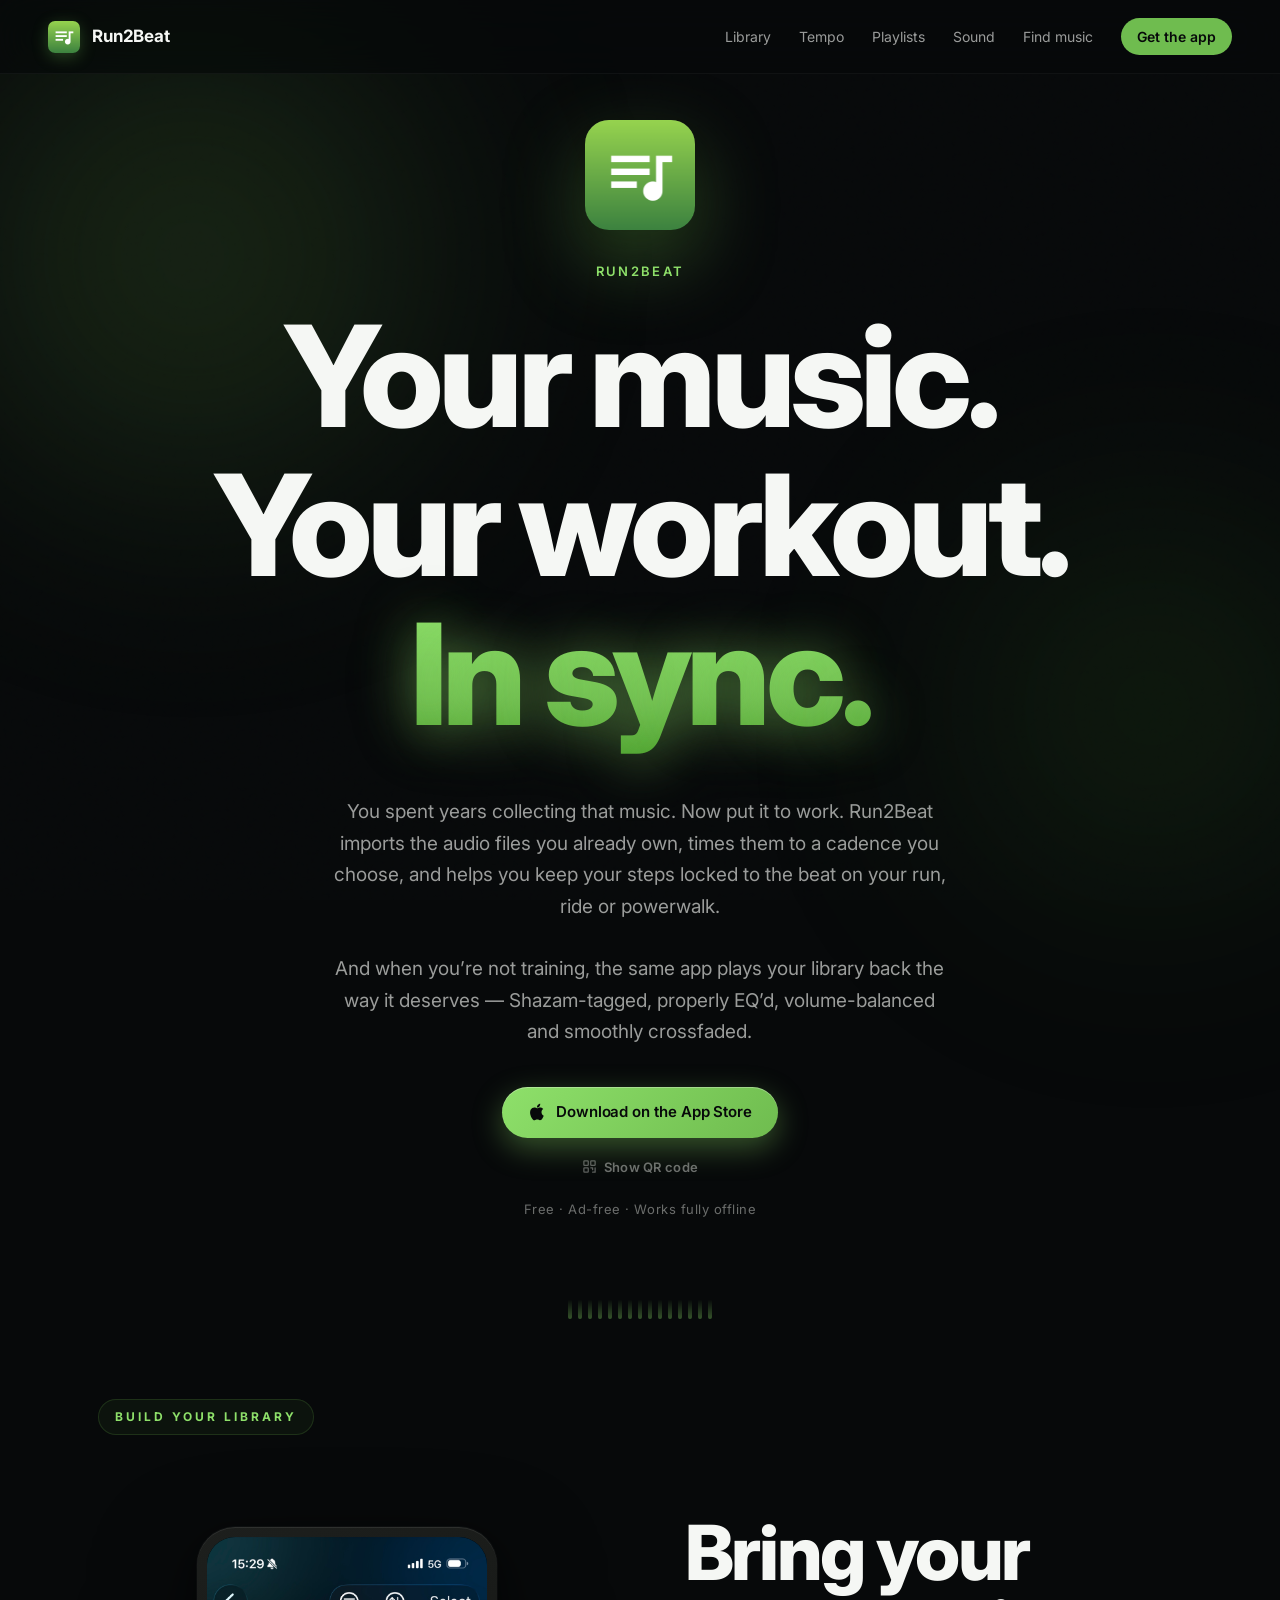
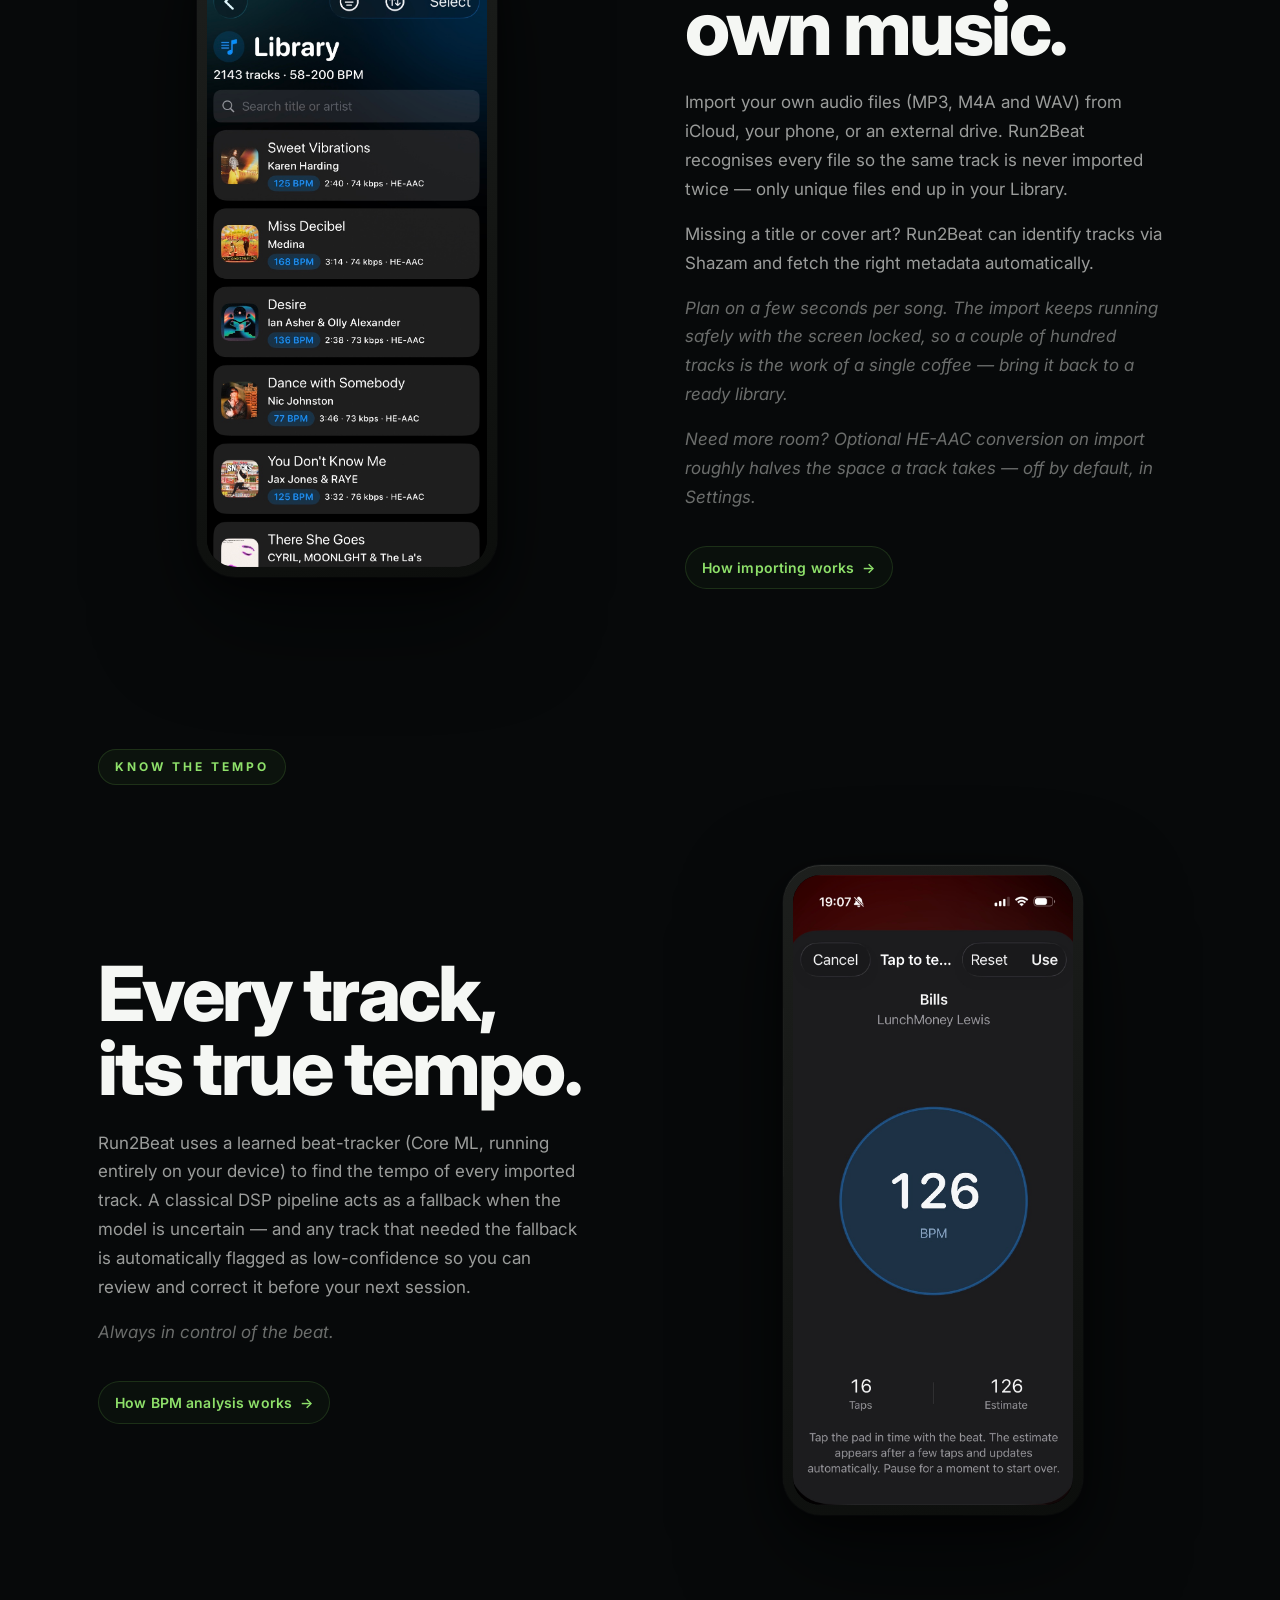
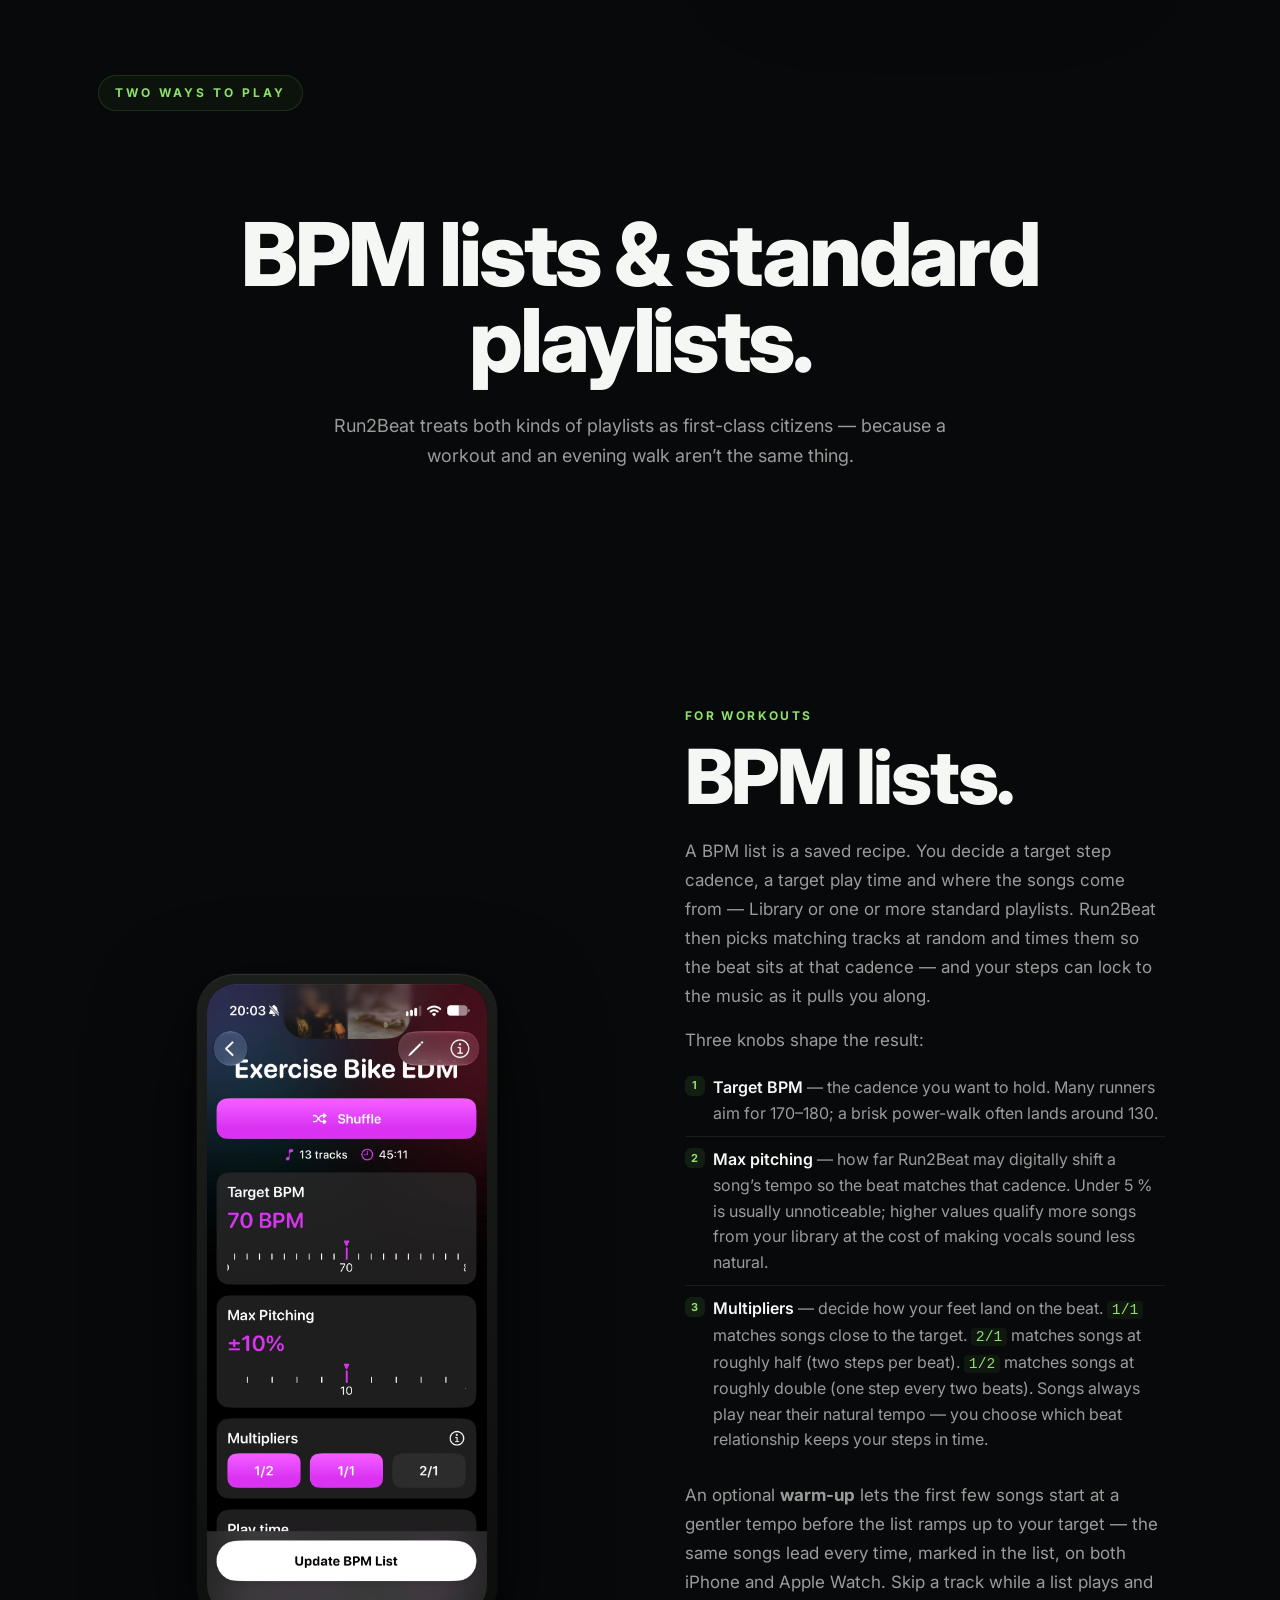
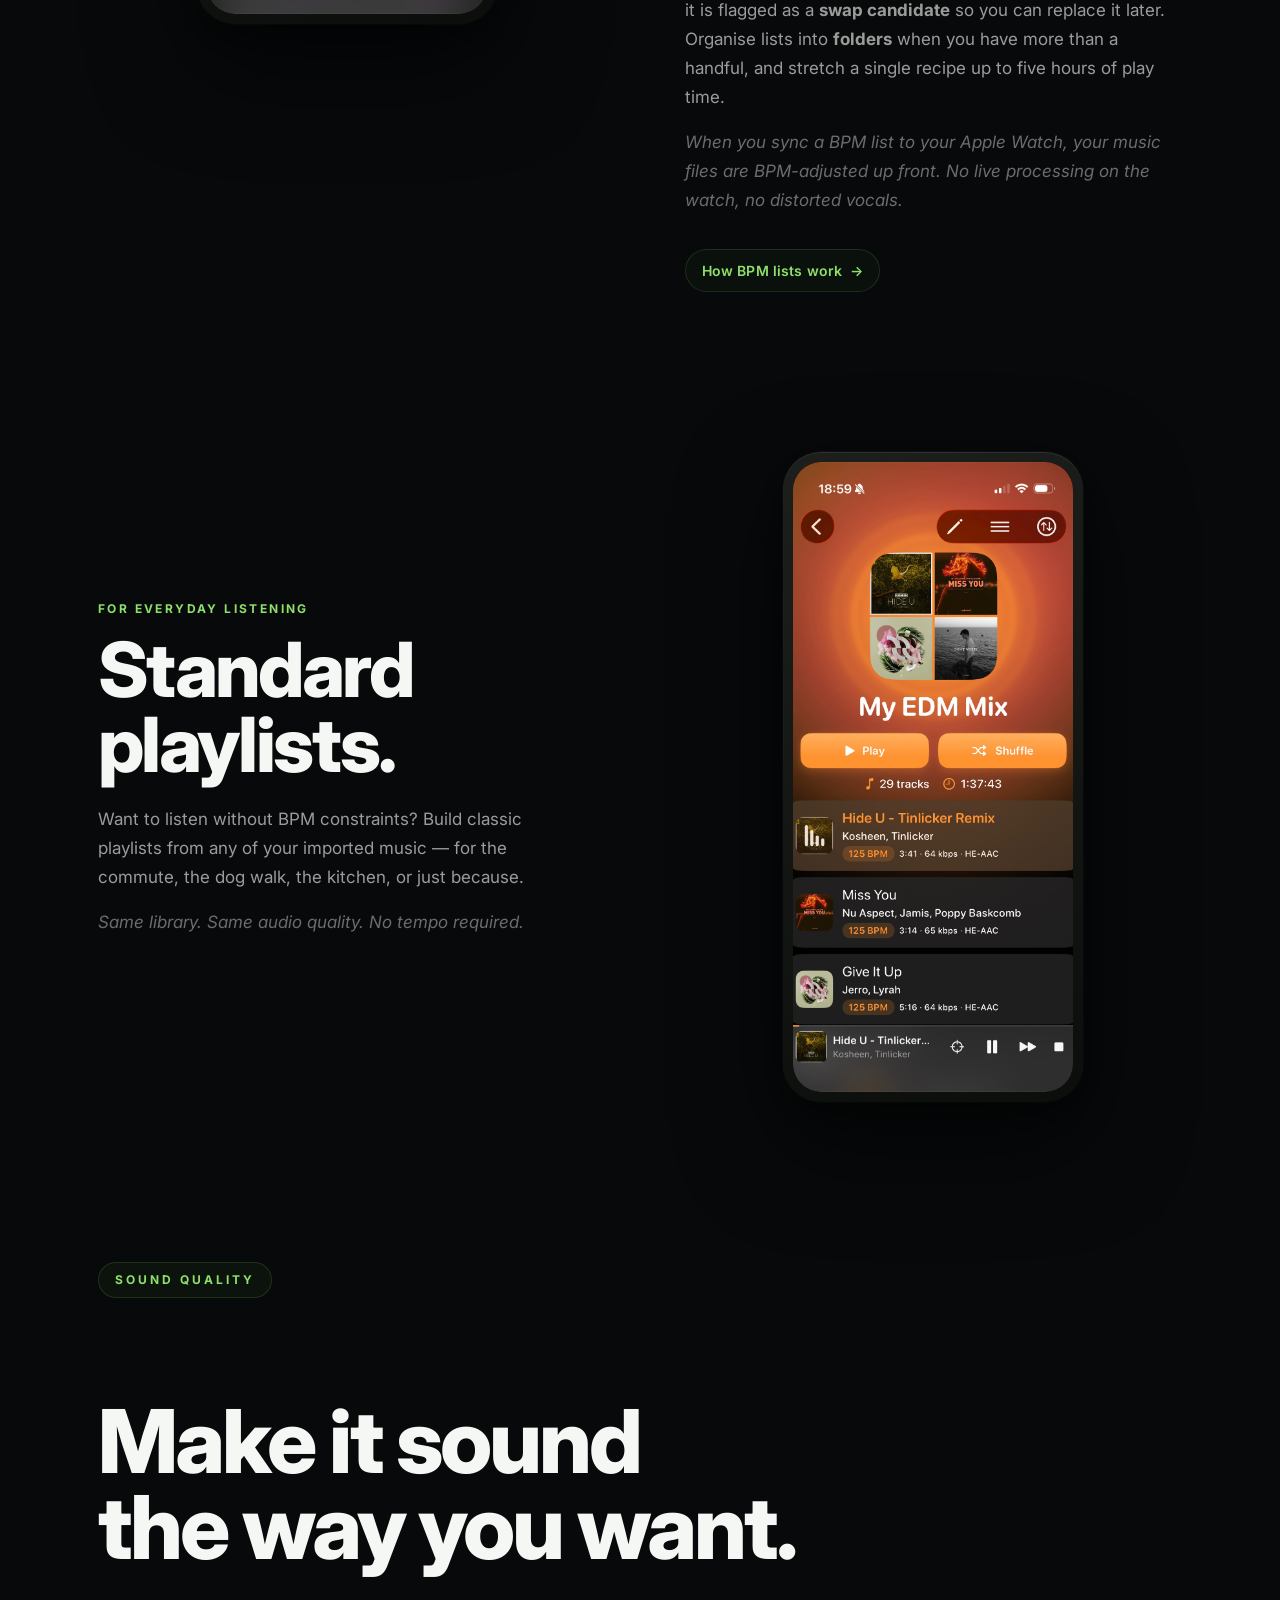
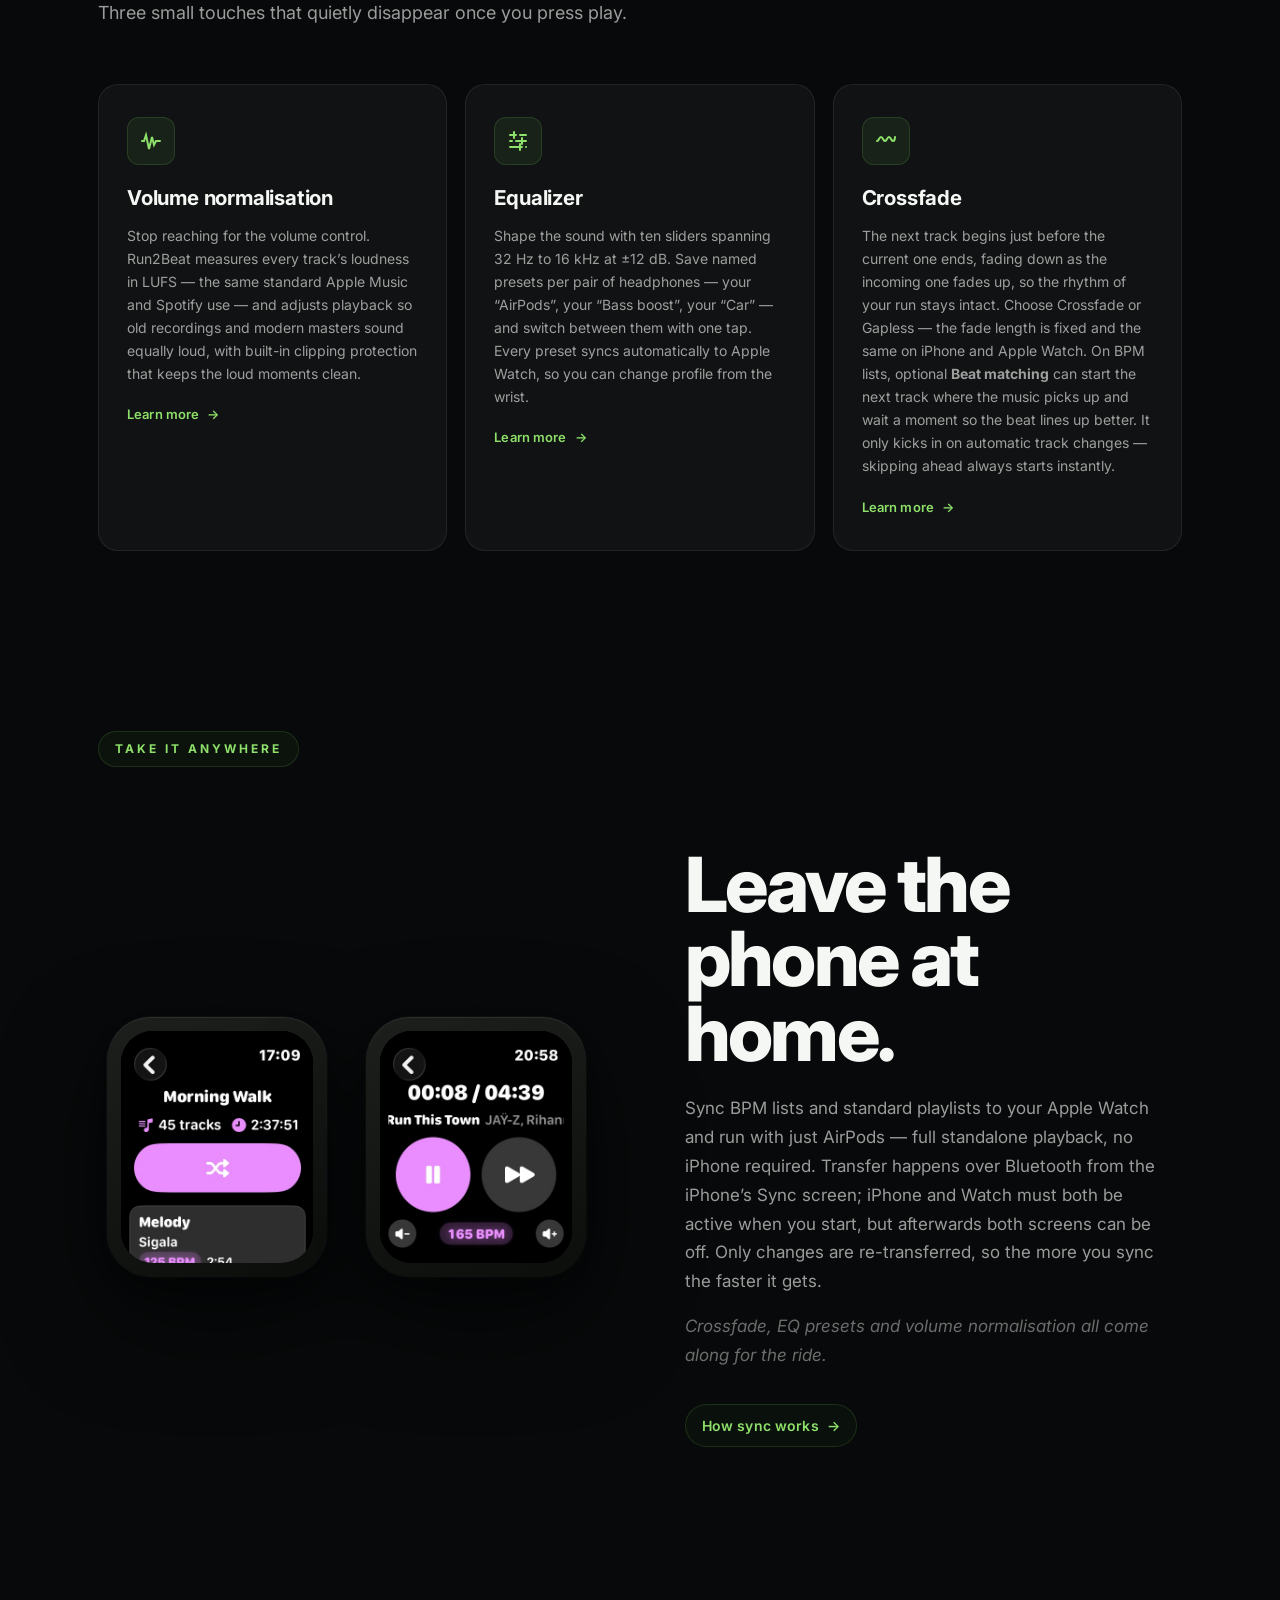
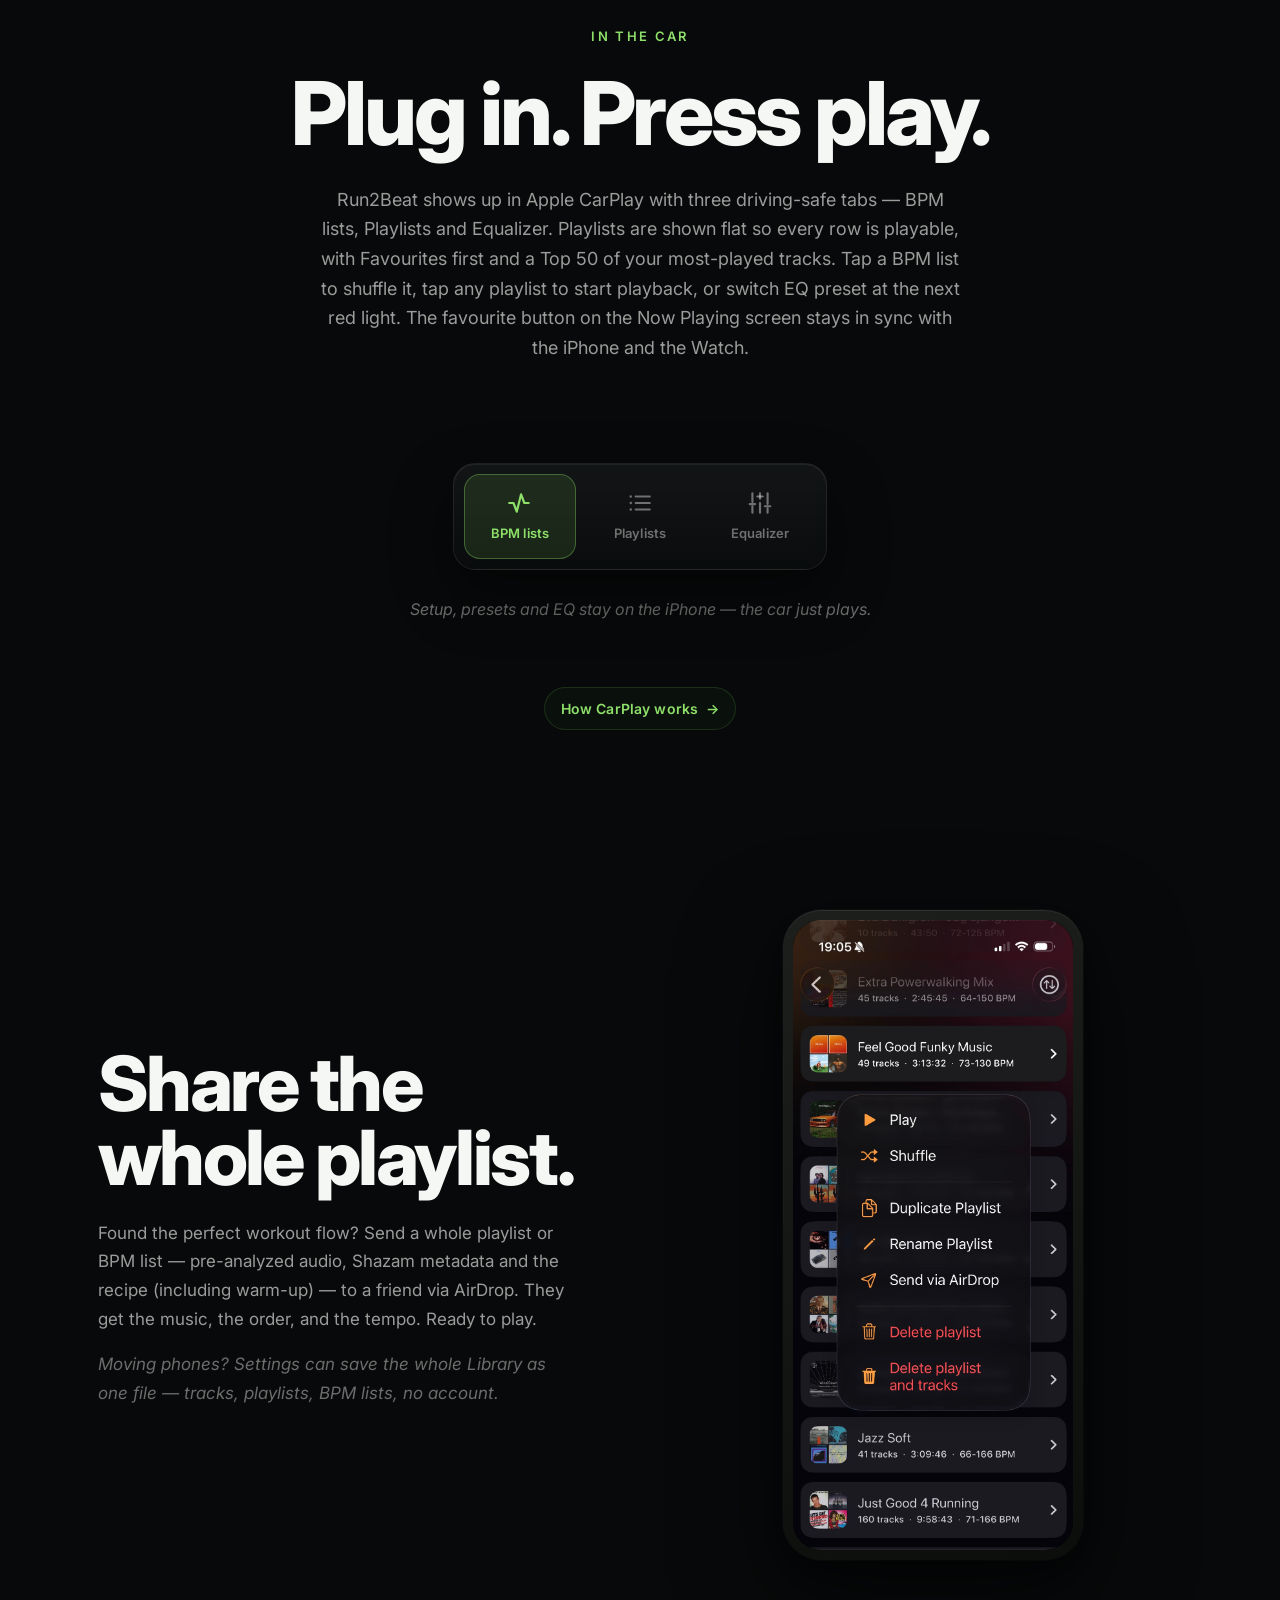
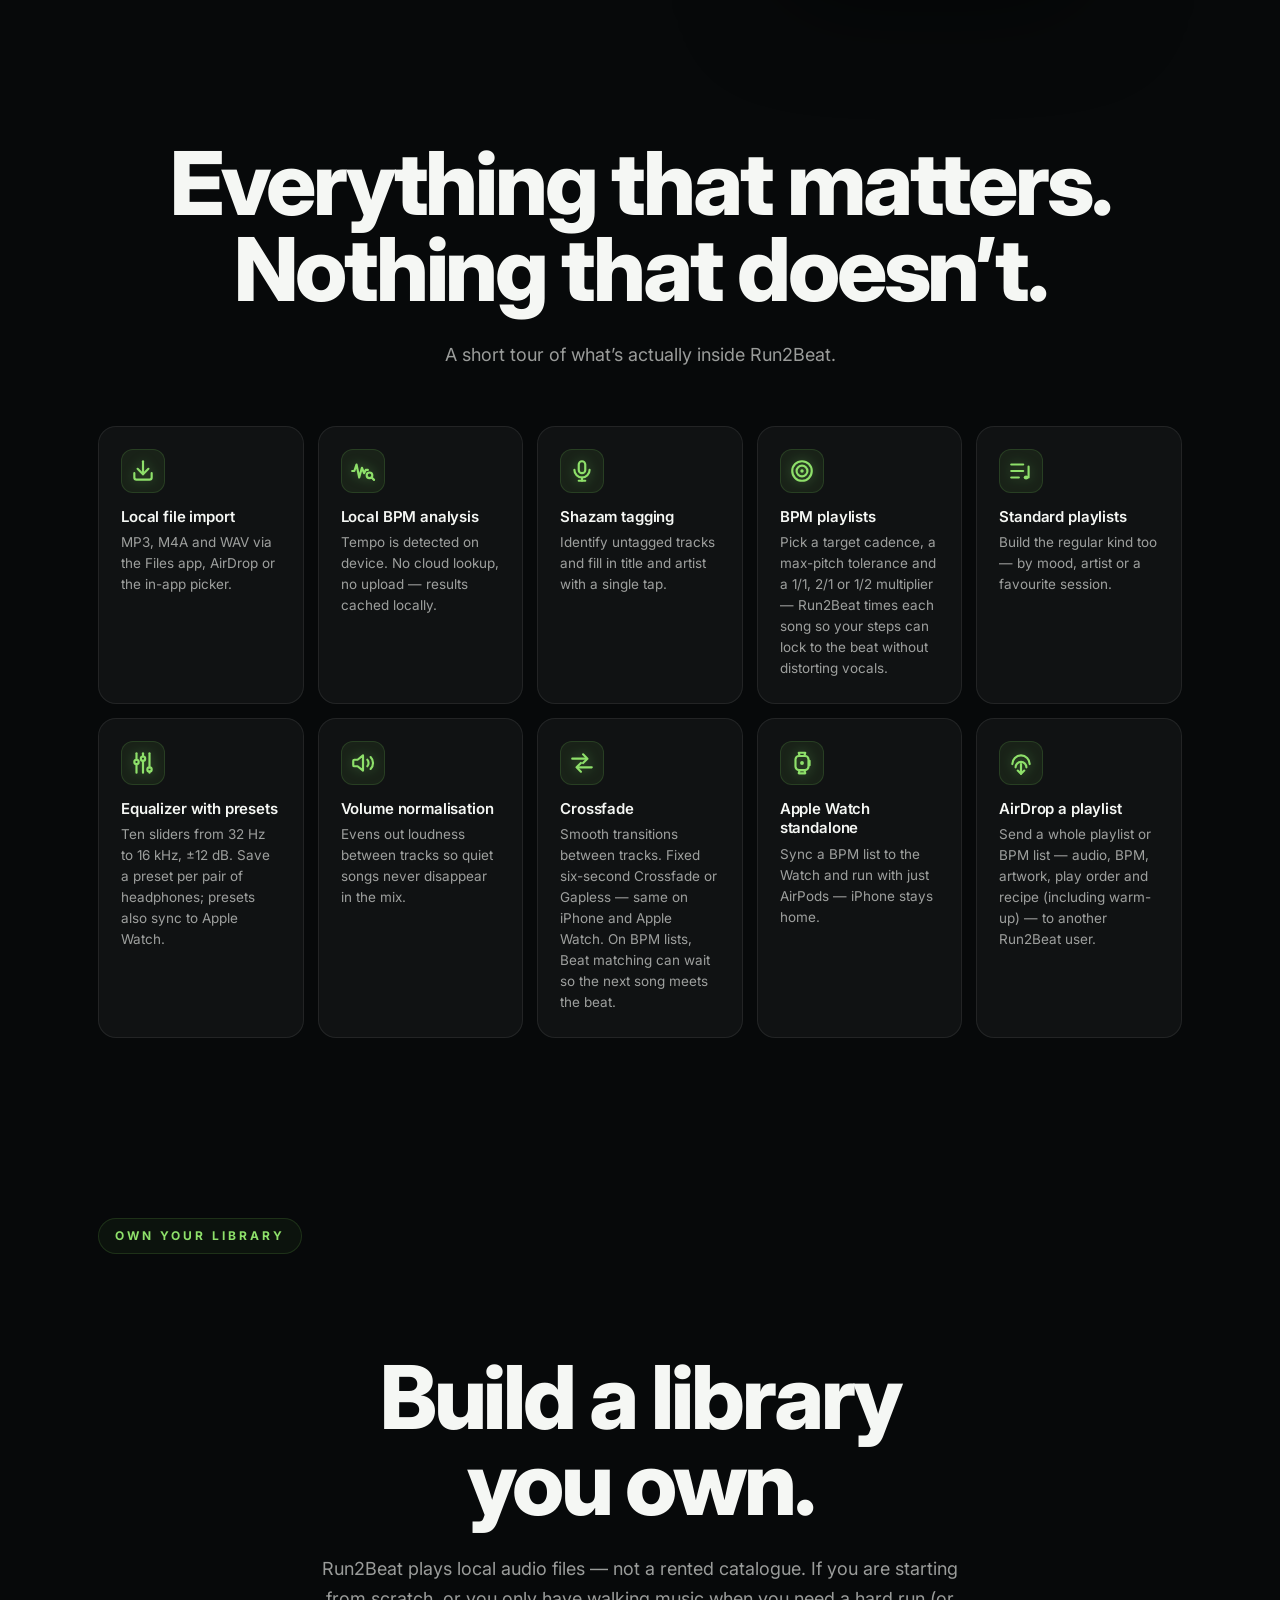
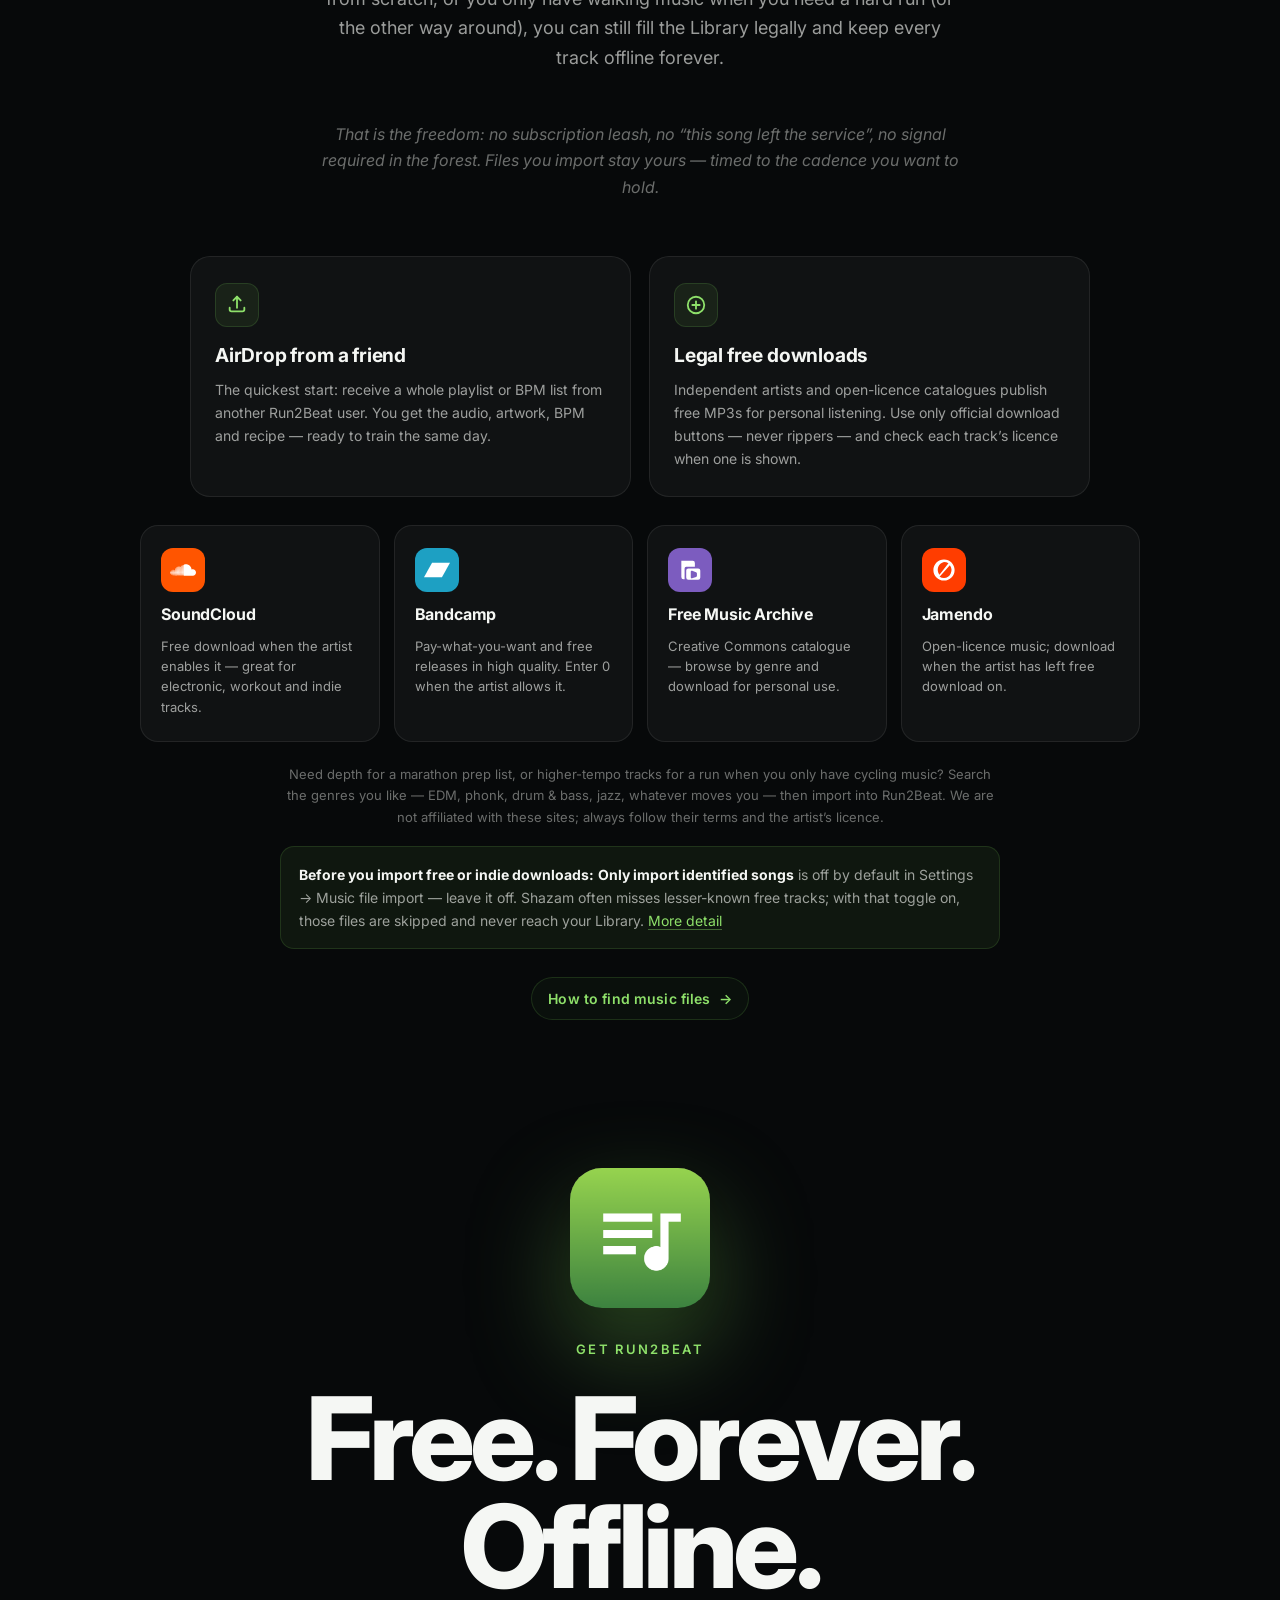
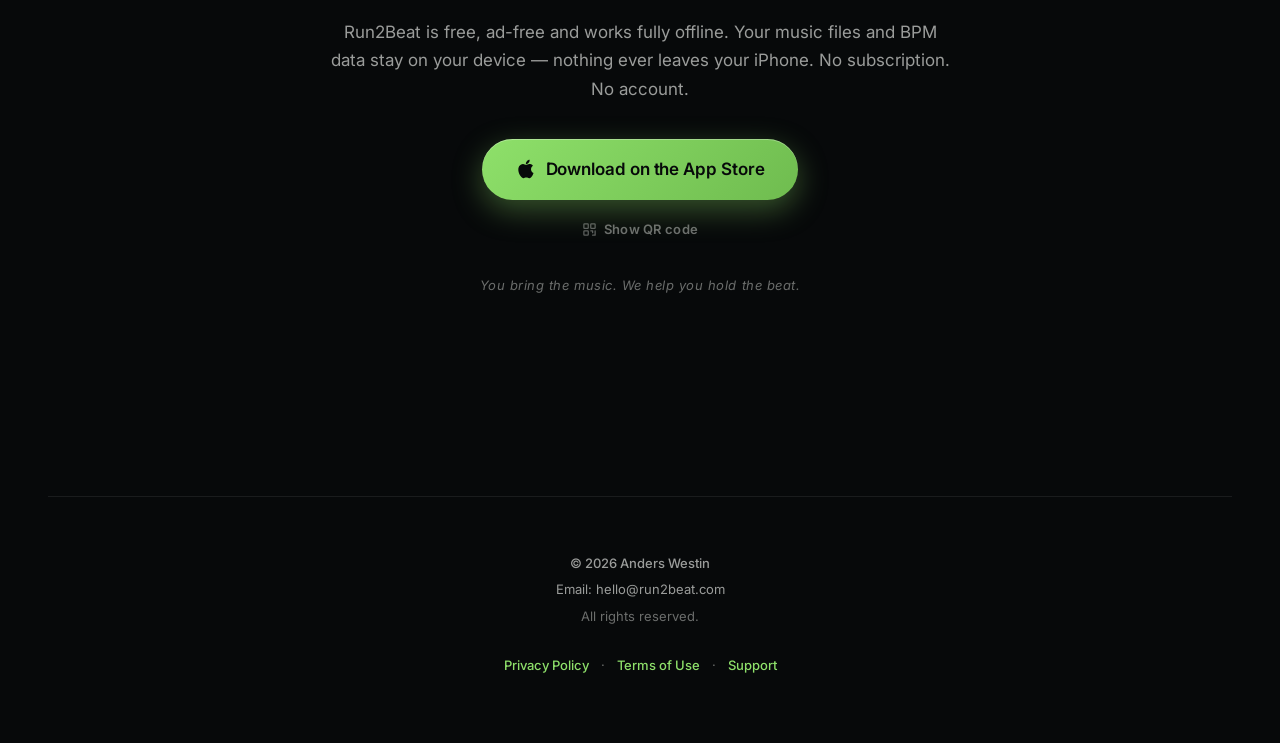
==== commit af639575: "Sync landing page from Run2Beat@b7d000c Source: andropandro/Run2Beat (main) Commit: b7d000cecf4e861b" ====
--- a/index.html
+++ b/index.html
@@ -169,7 +169,7 @@
         <section class="feature">
             <div class="feature__visual">
                 <div class="phone-frame" data-screenshot="bpm-lists">
-                    <img src="assets/screenshots/bpm-lists.jpg" alt="" onerror="this.style.display='none'" />
+                    <img src="assets/screenshots/bpm-lists.jpg?v=20260929" alt="" onerror="this.style.display='none'" />
                     <div class="phone-frame__placeholder">
                         <div class="phone-frame__dot"></div>
                         <strong>BPM lists</strong>
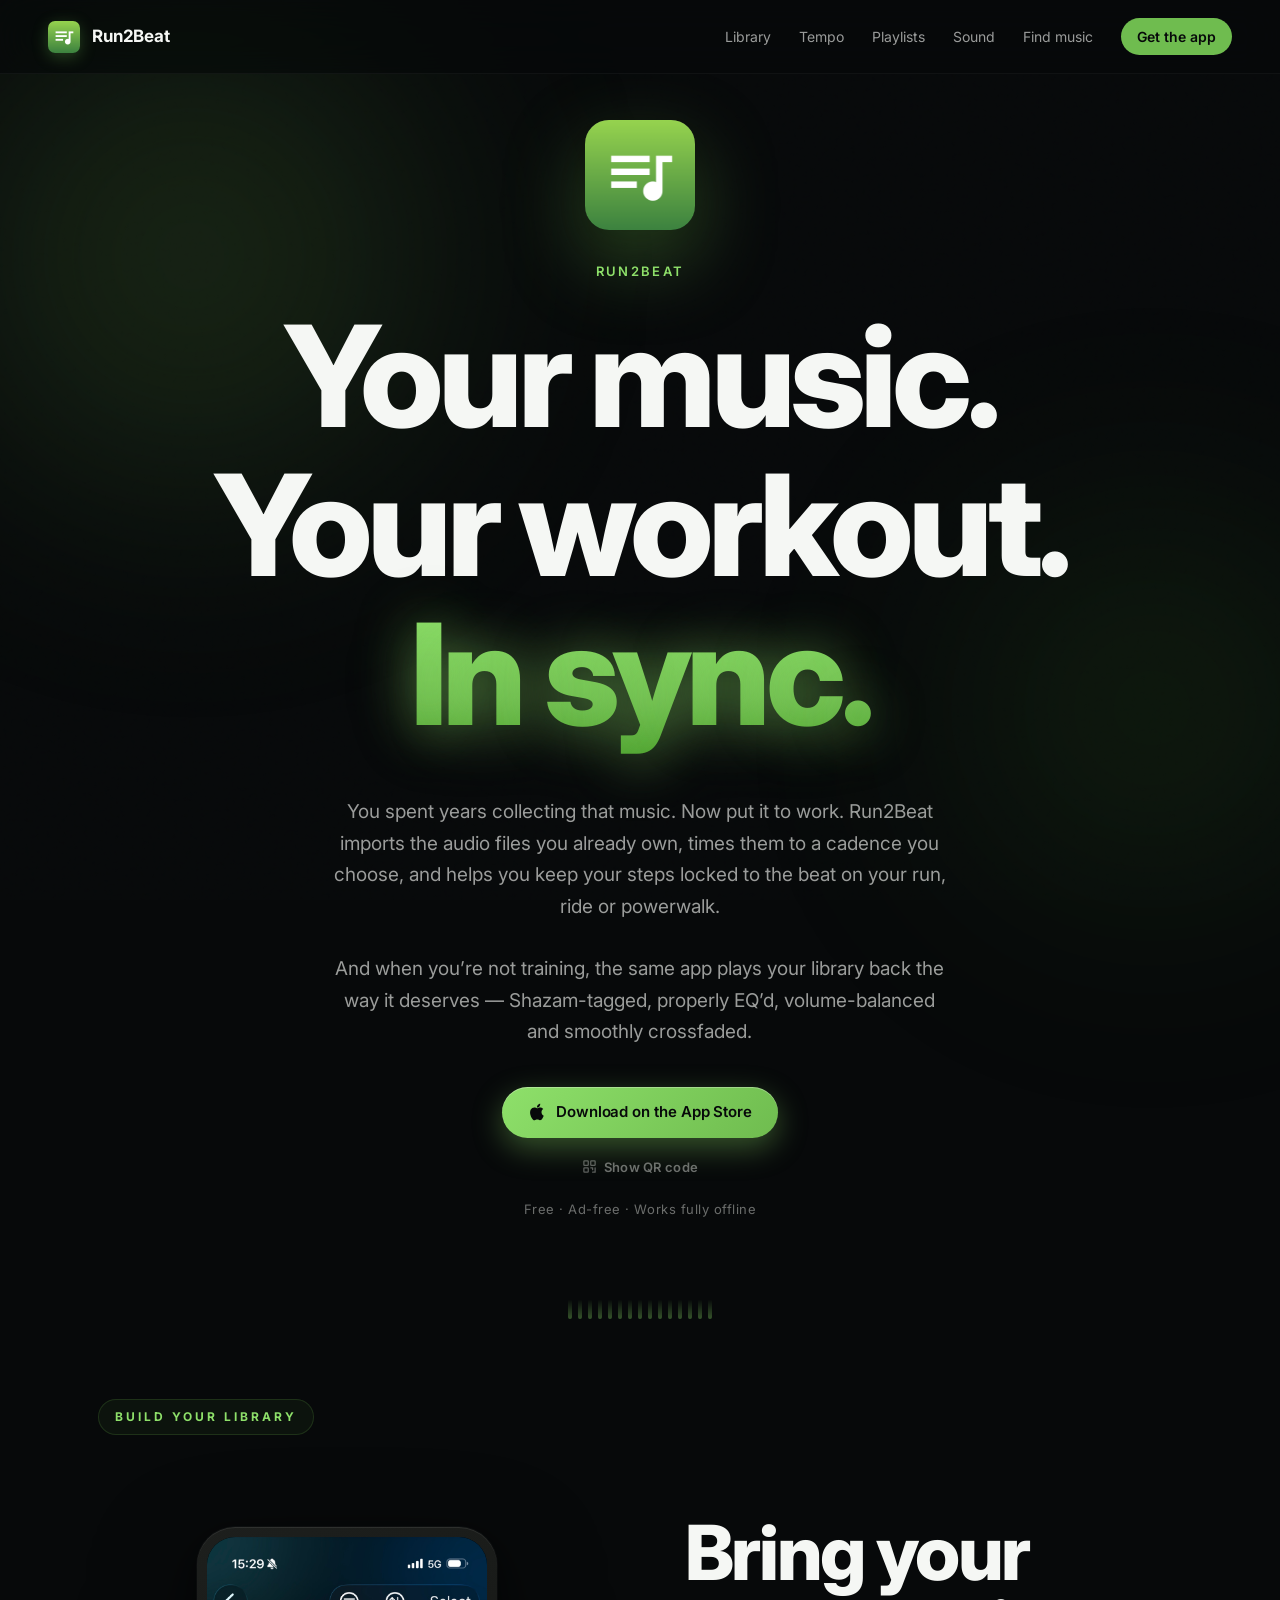
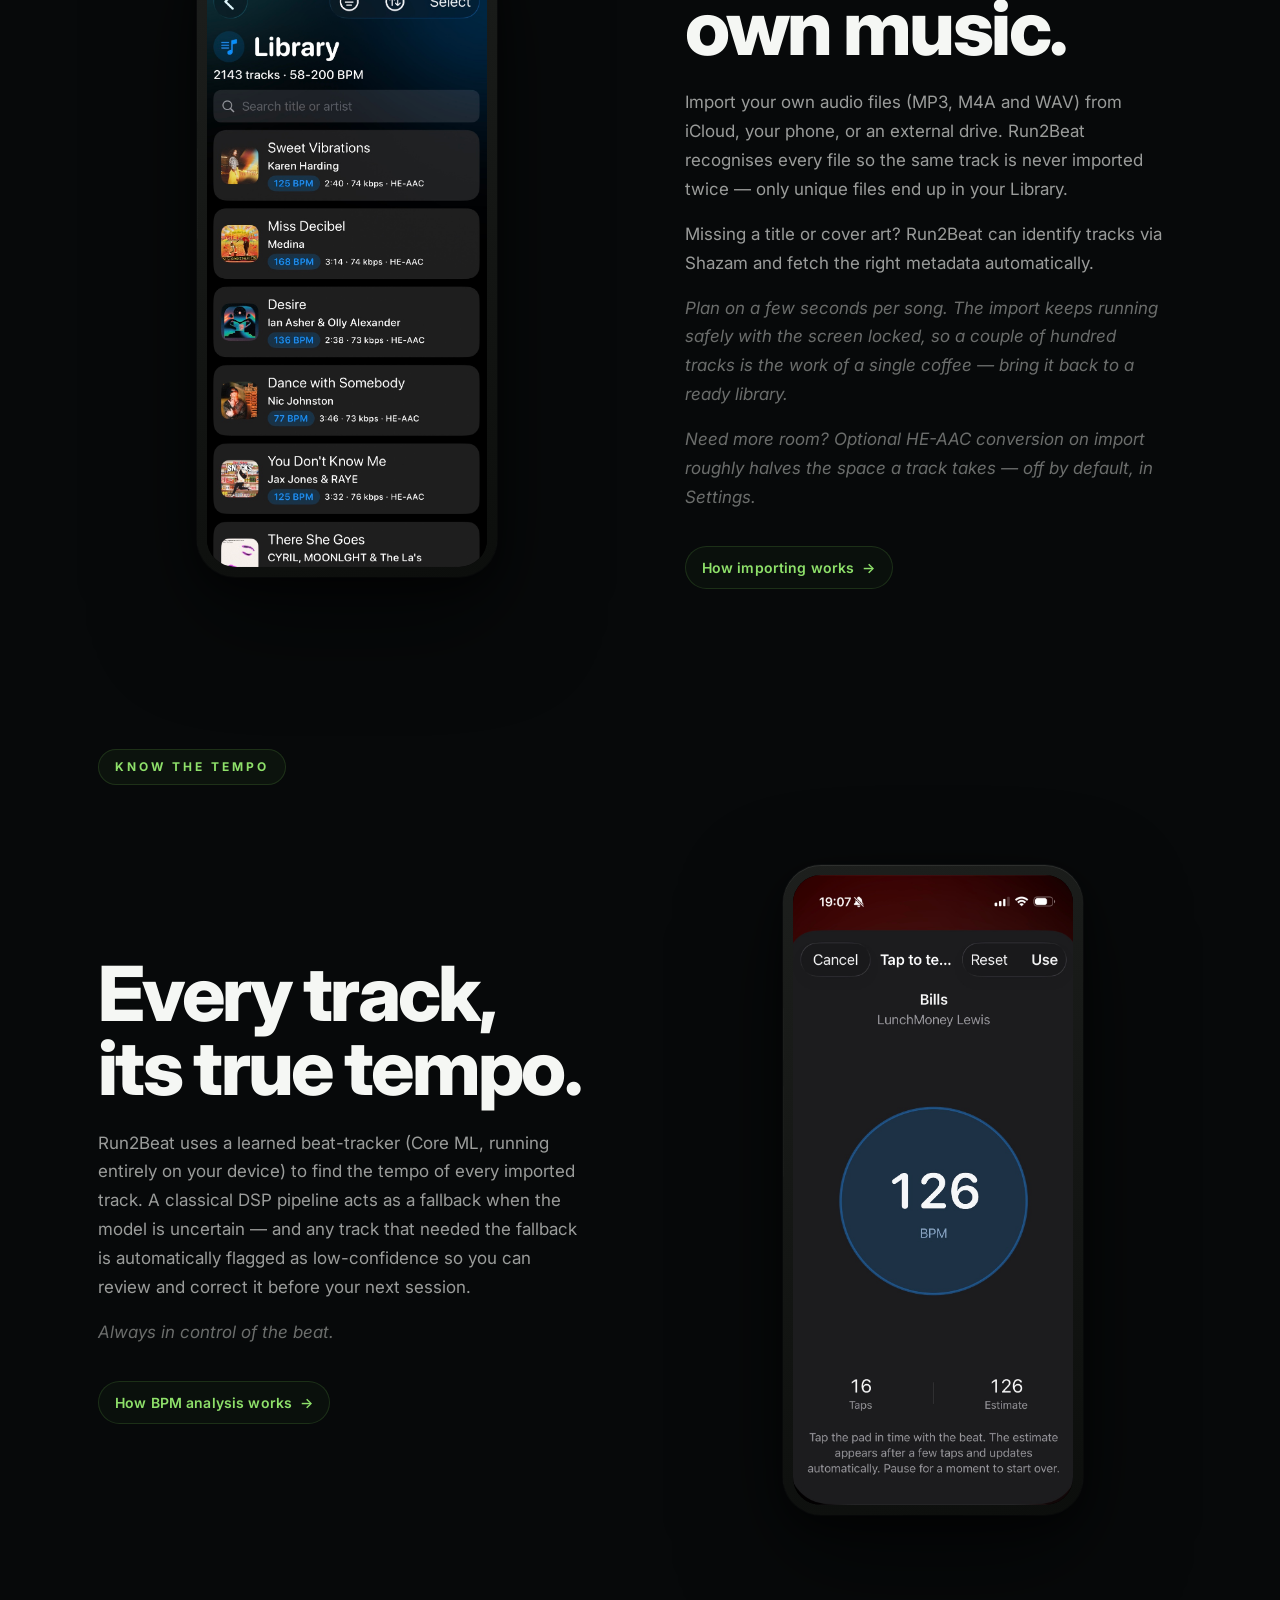
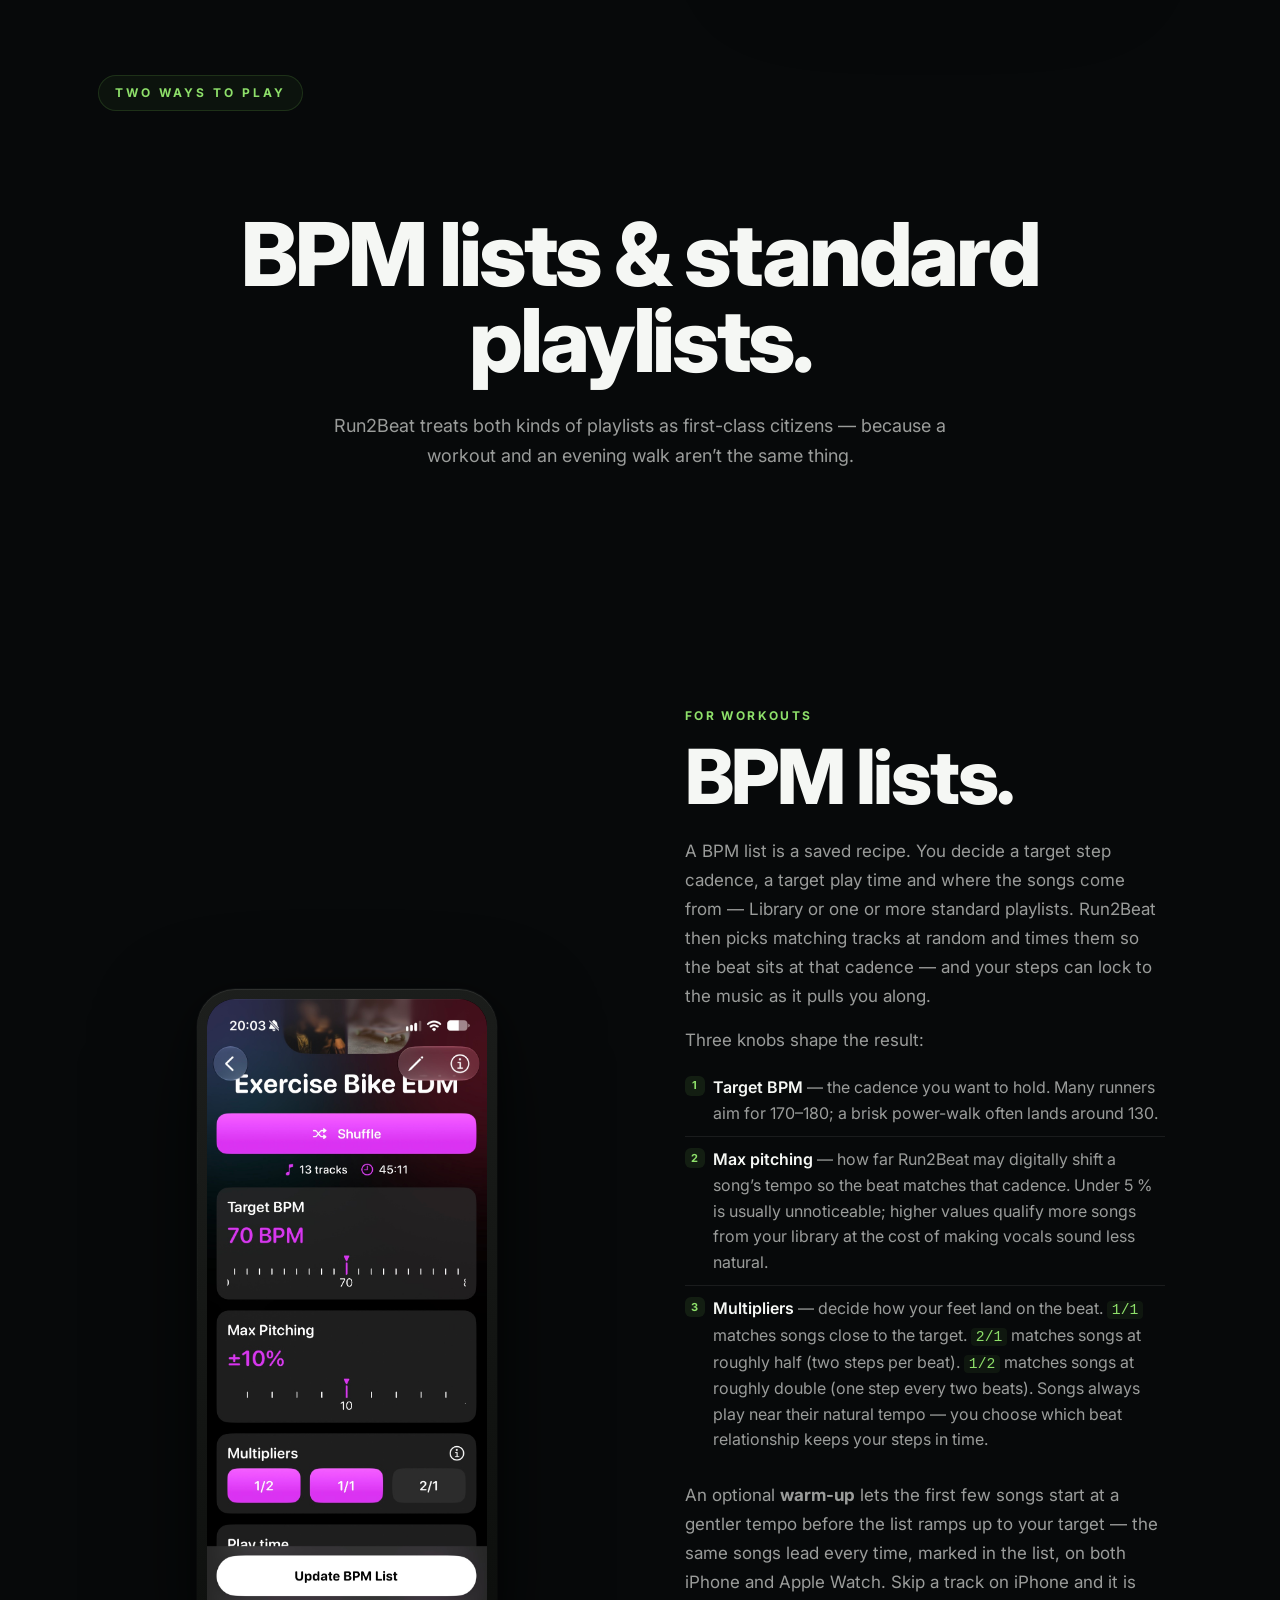
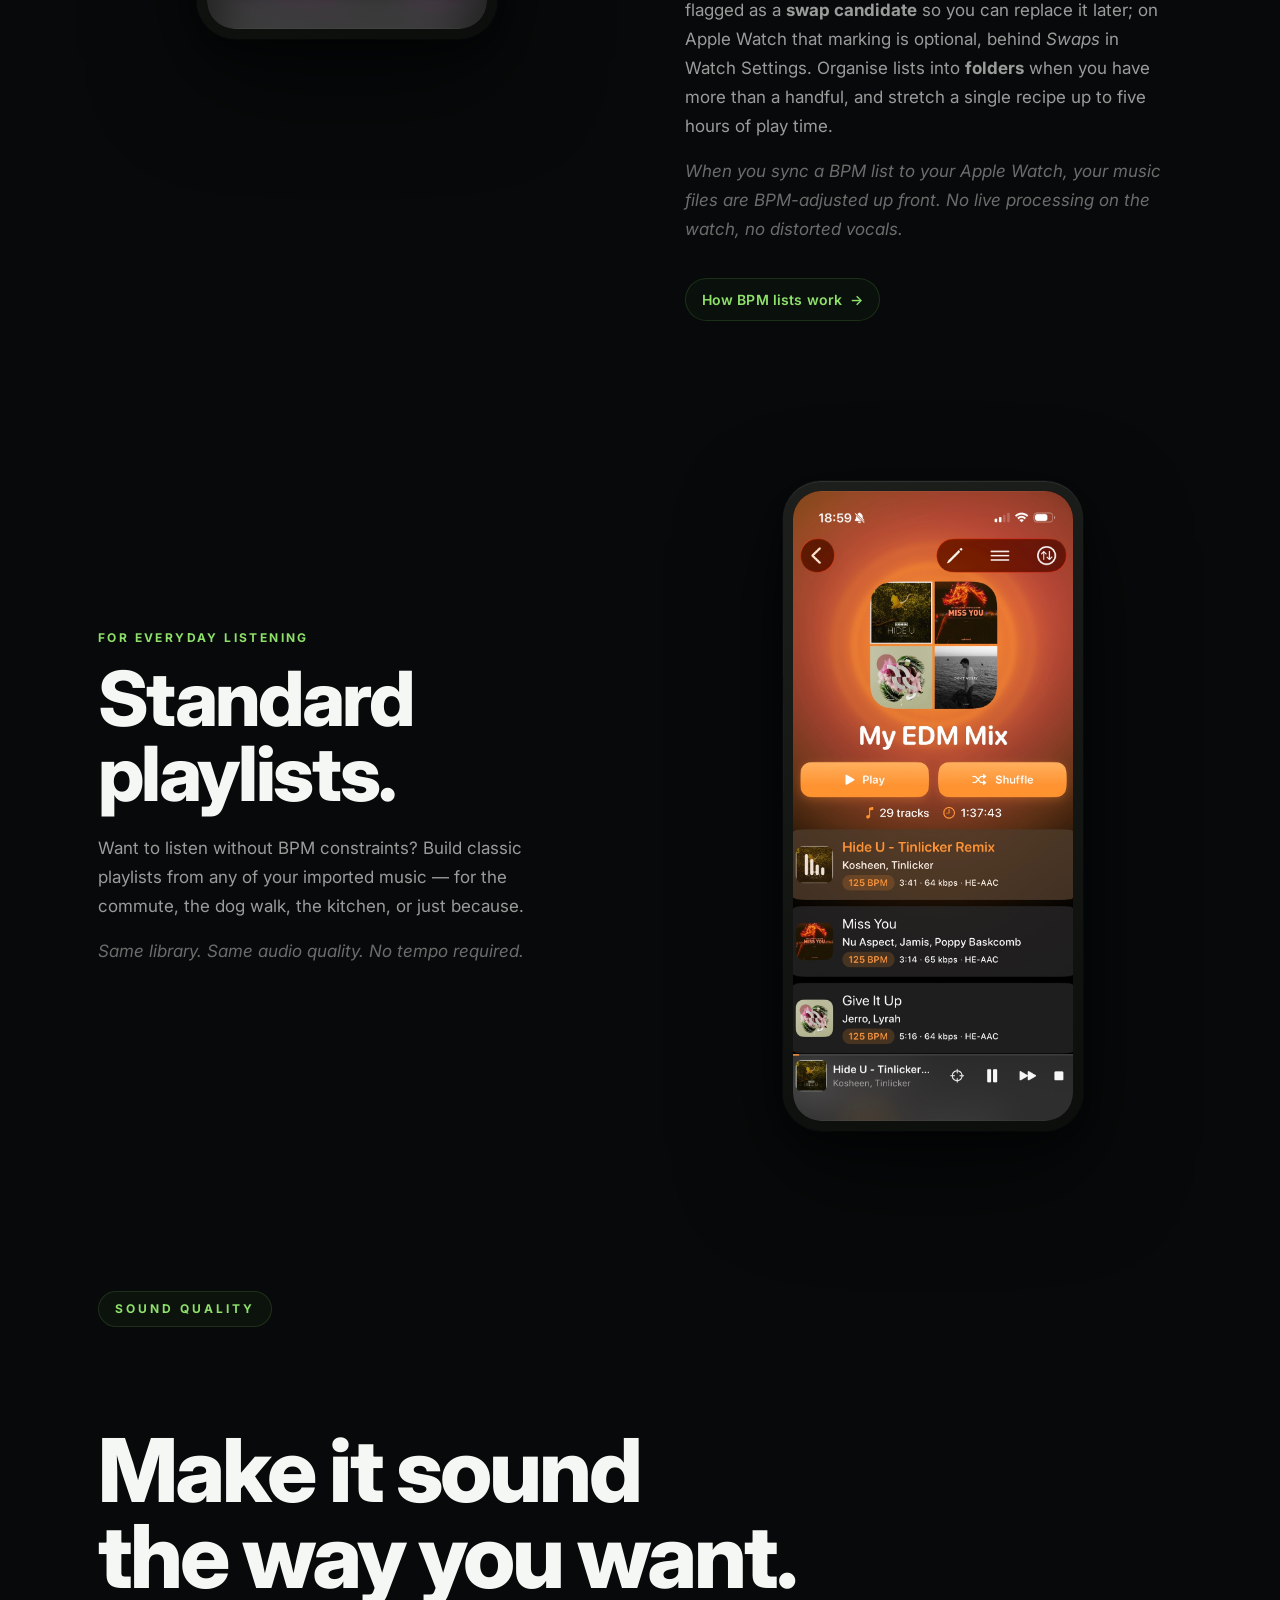
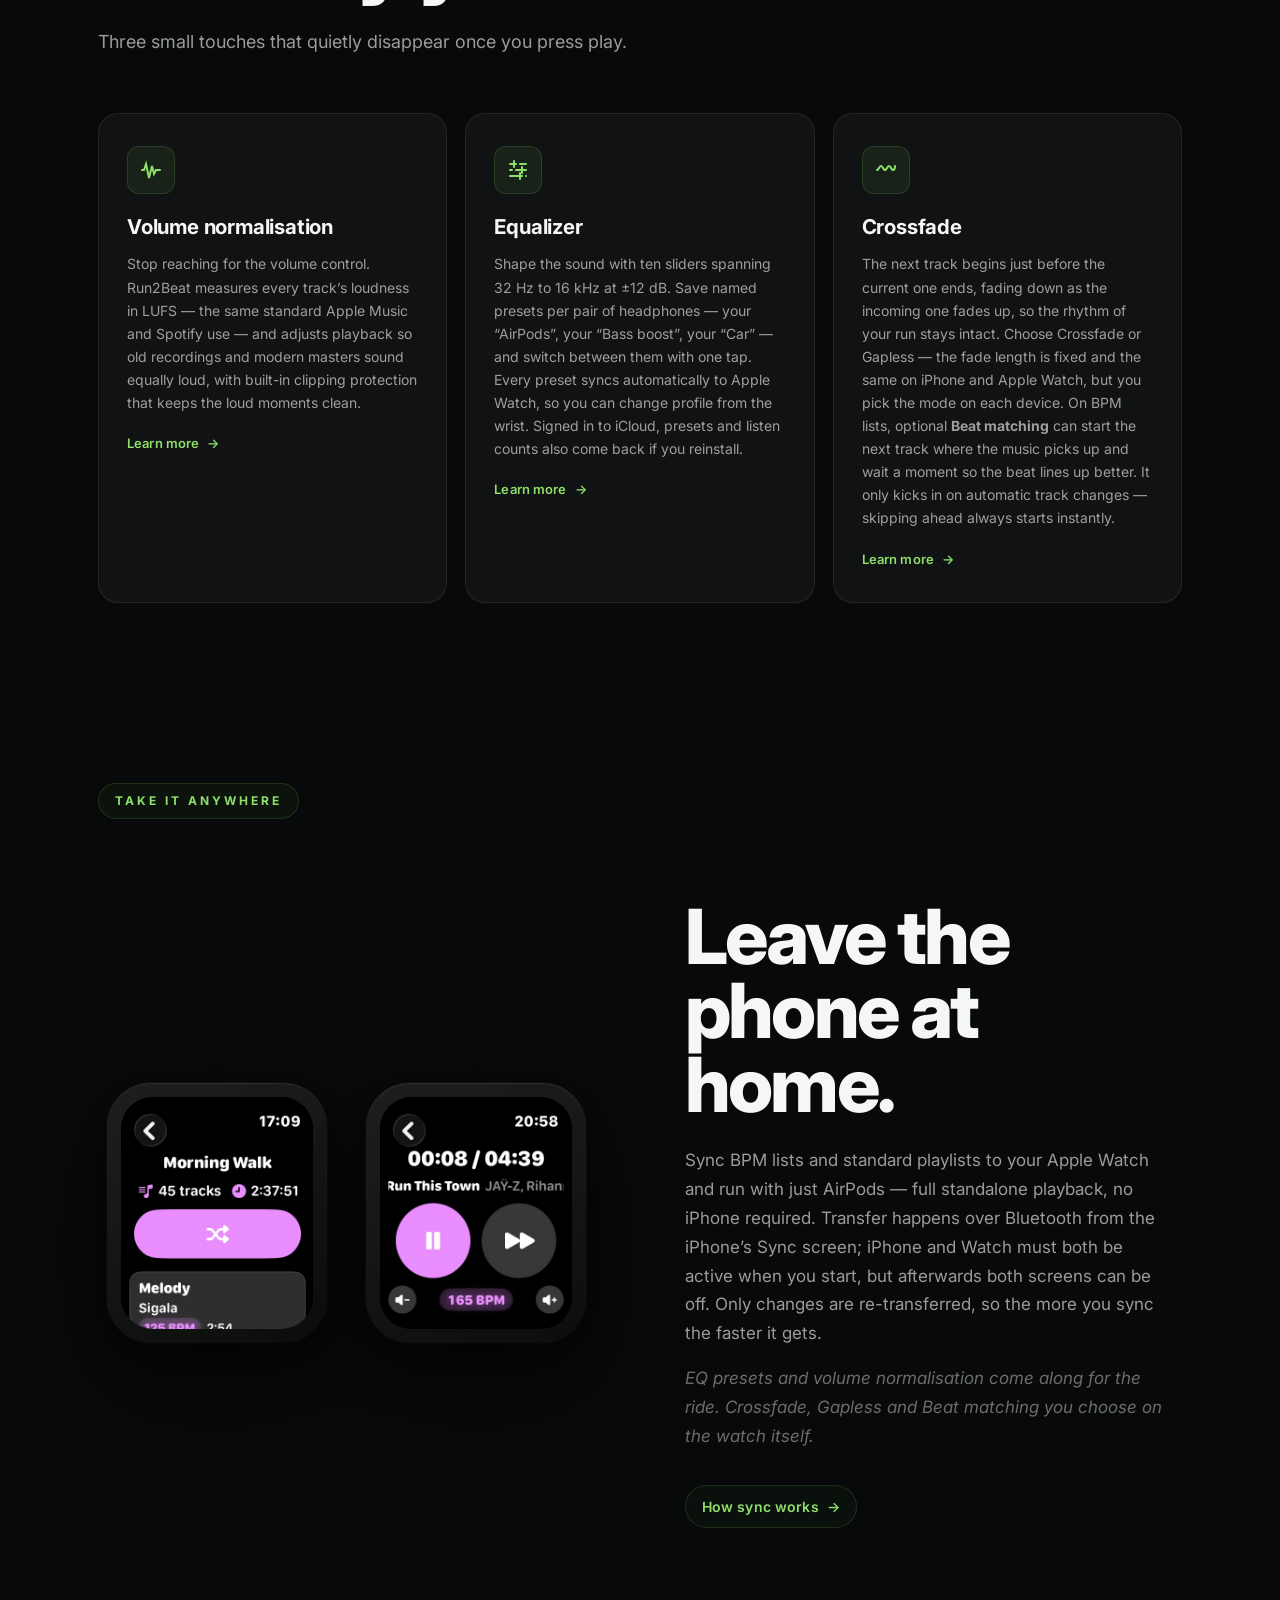
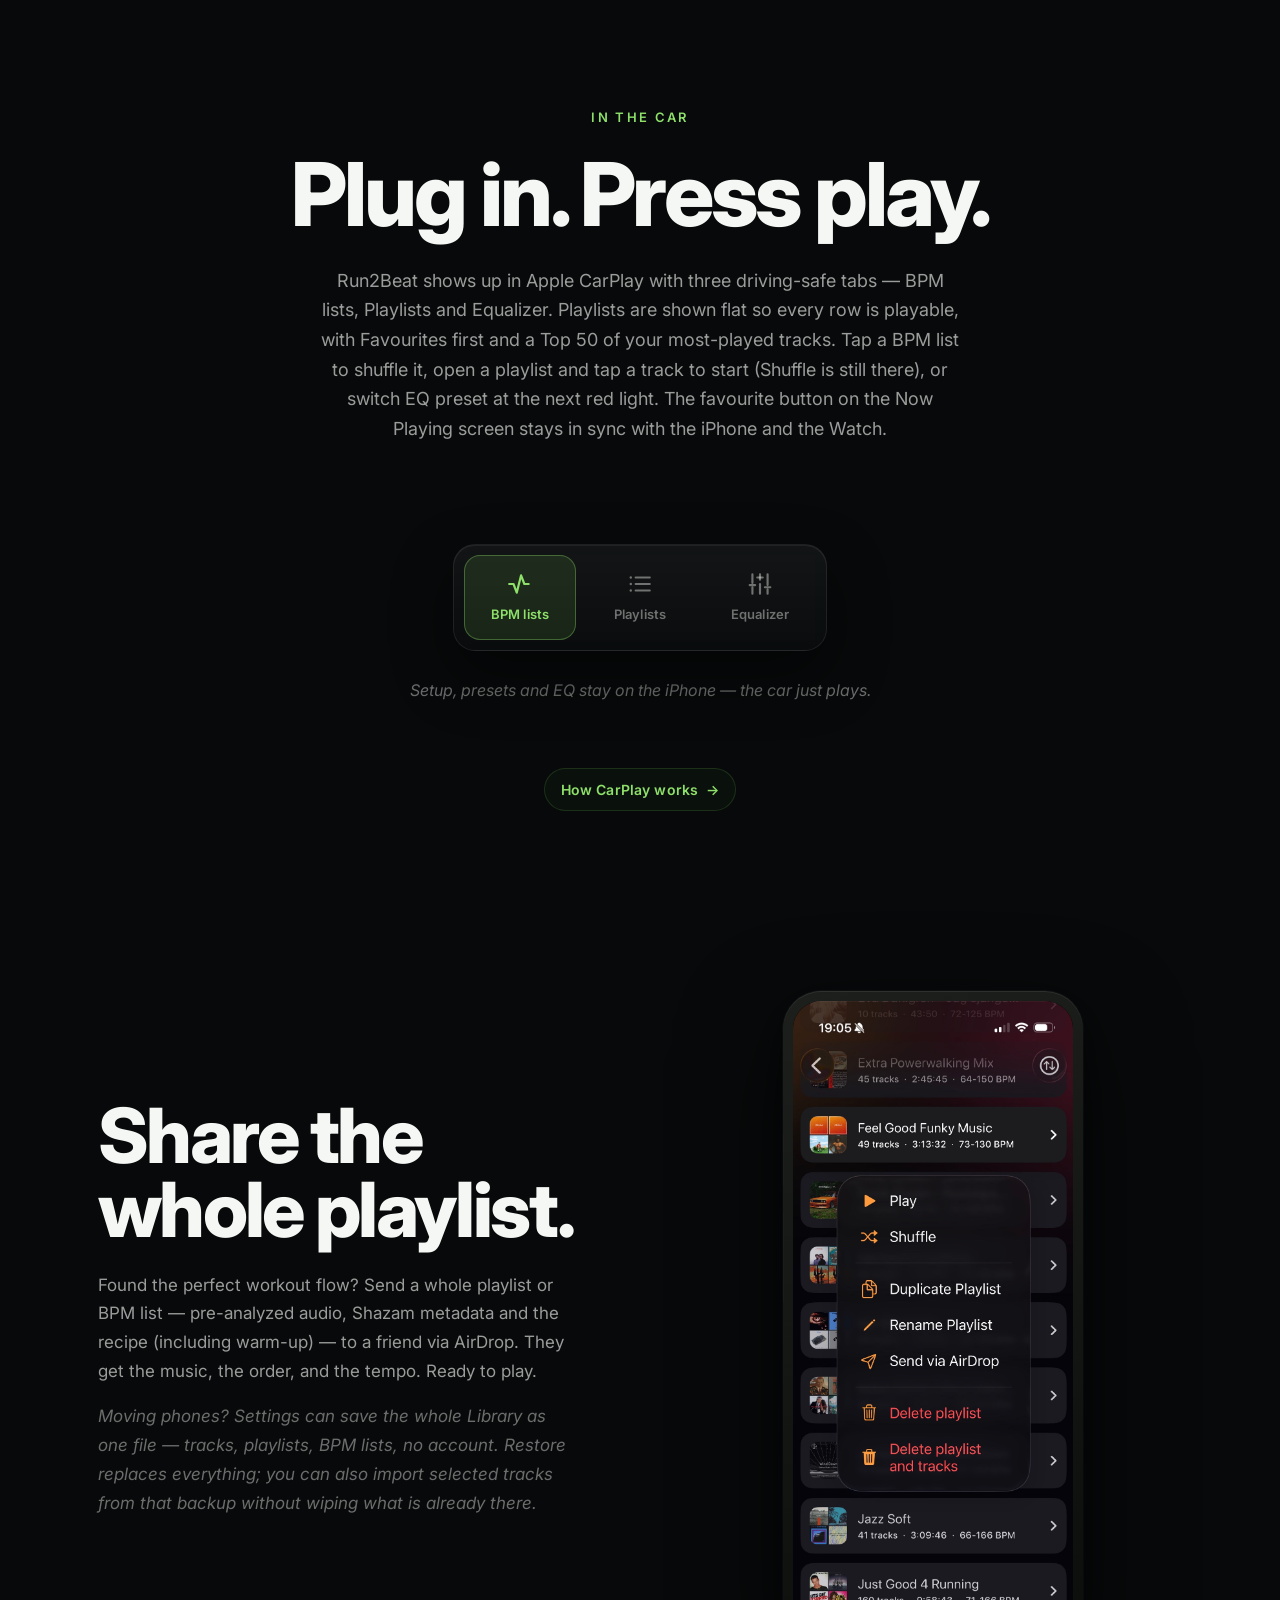
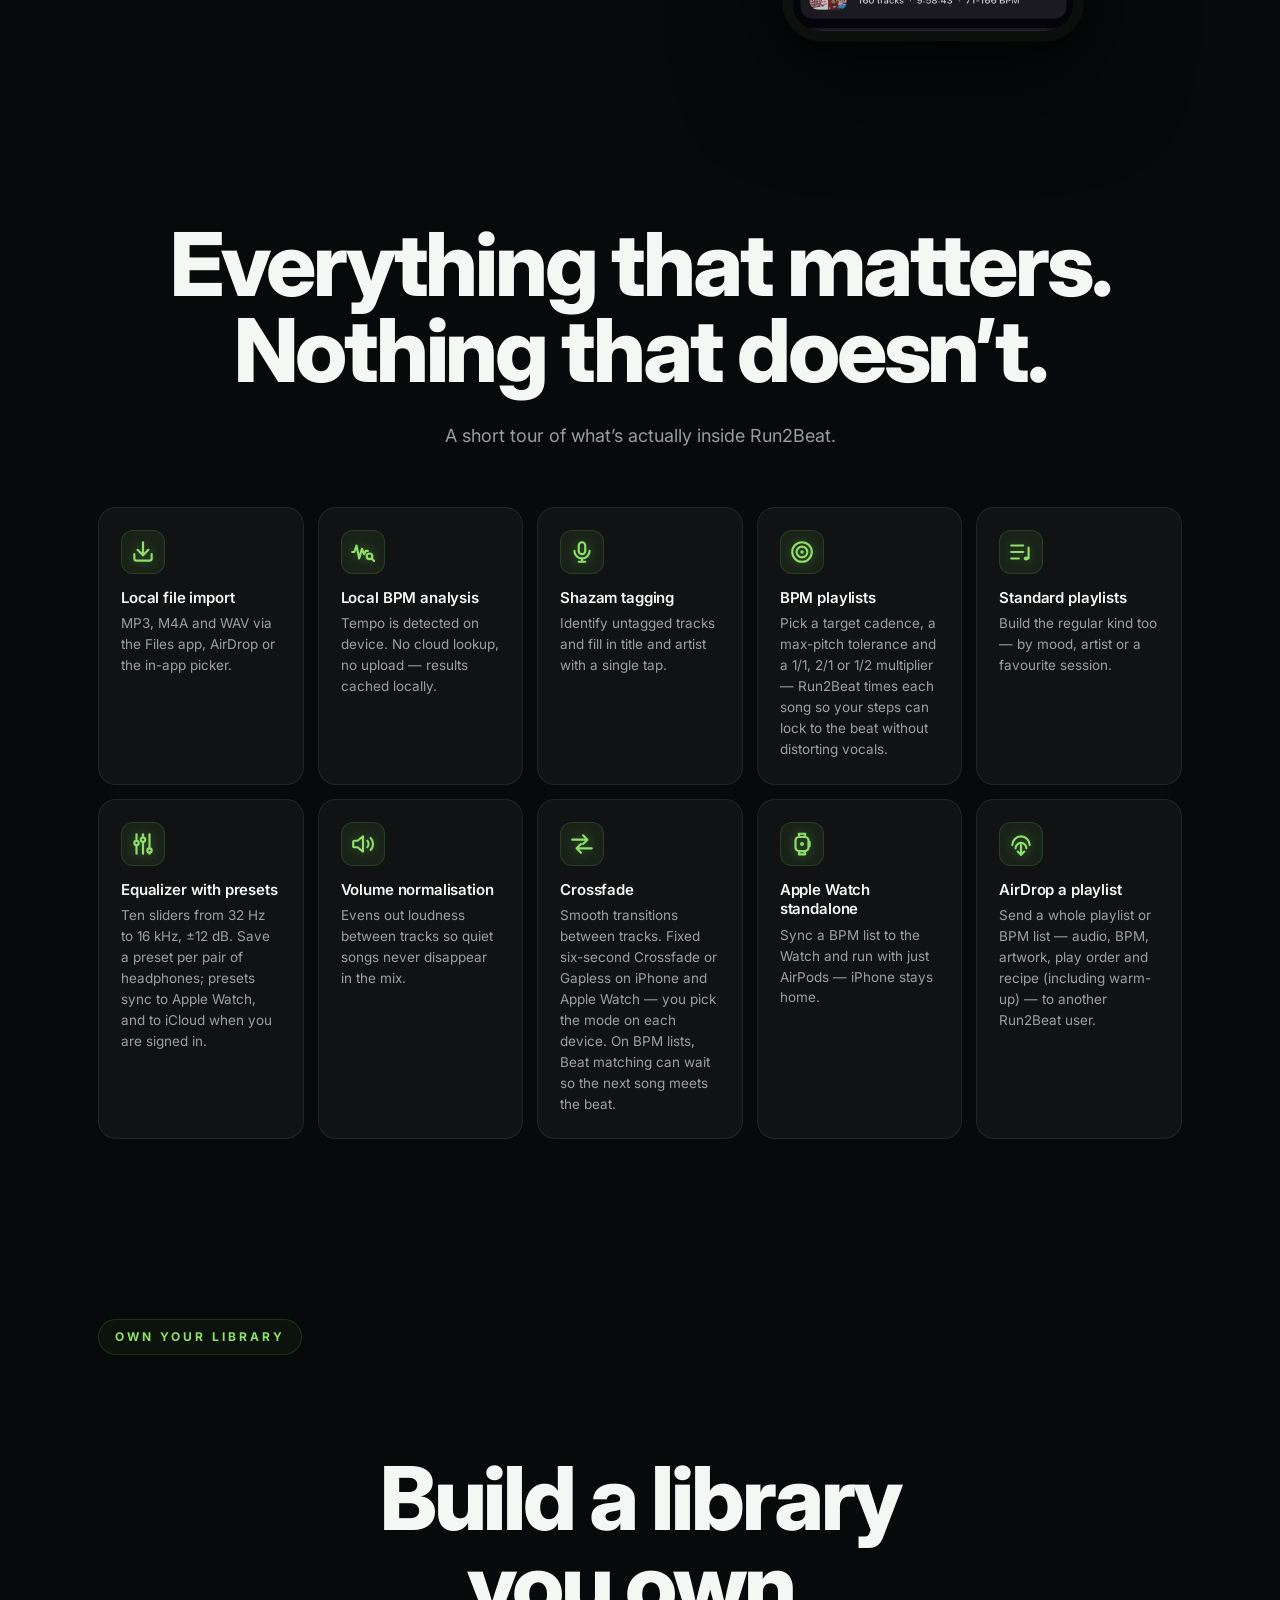
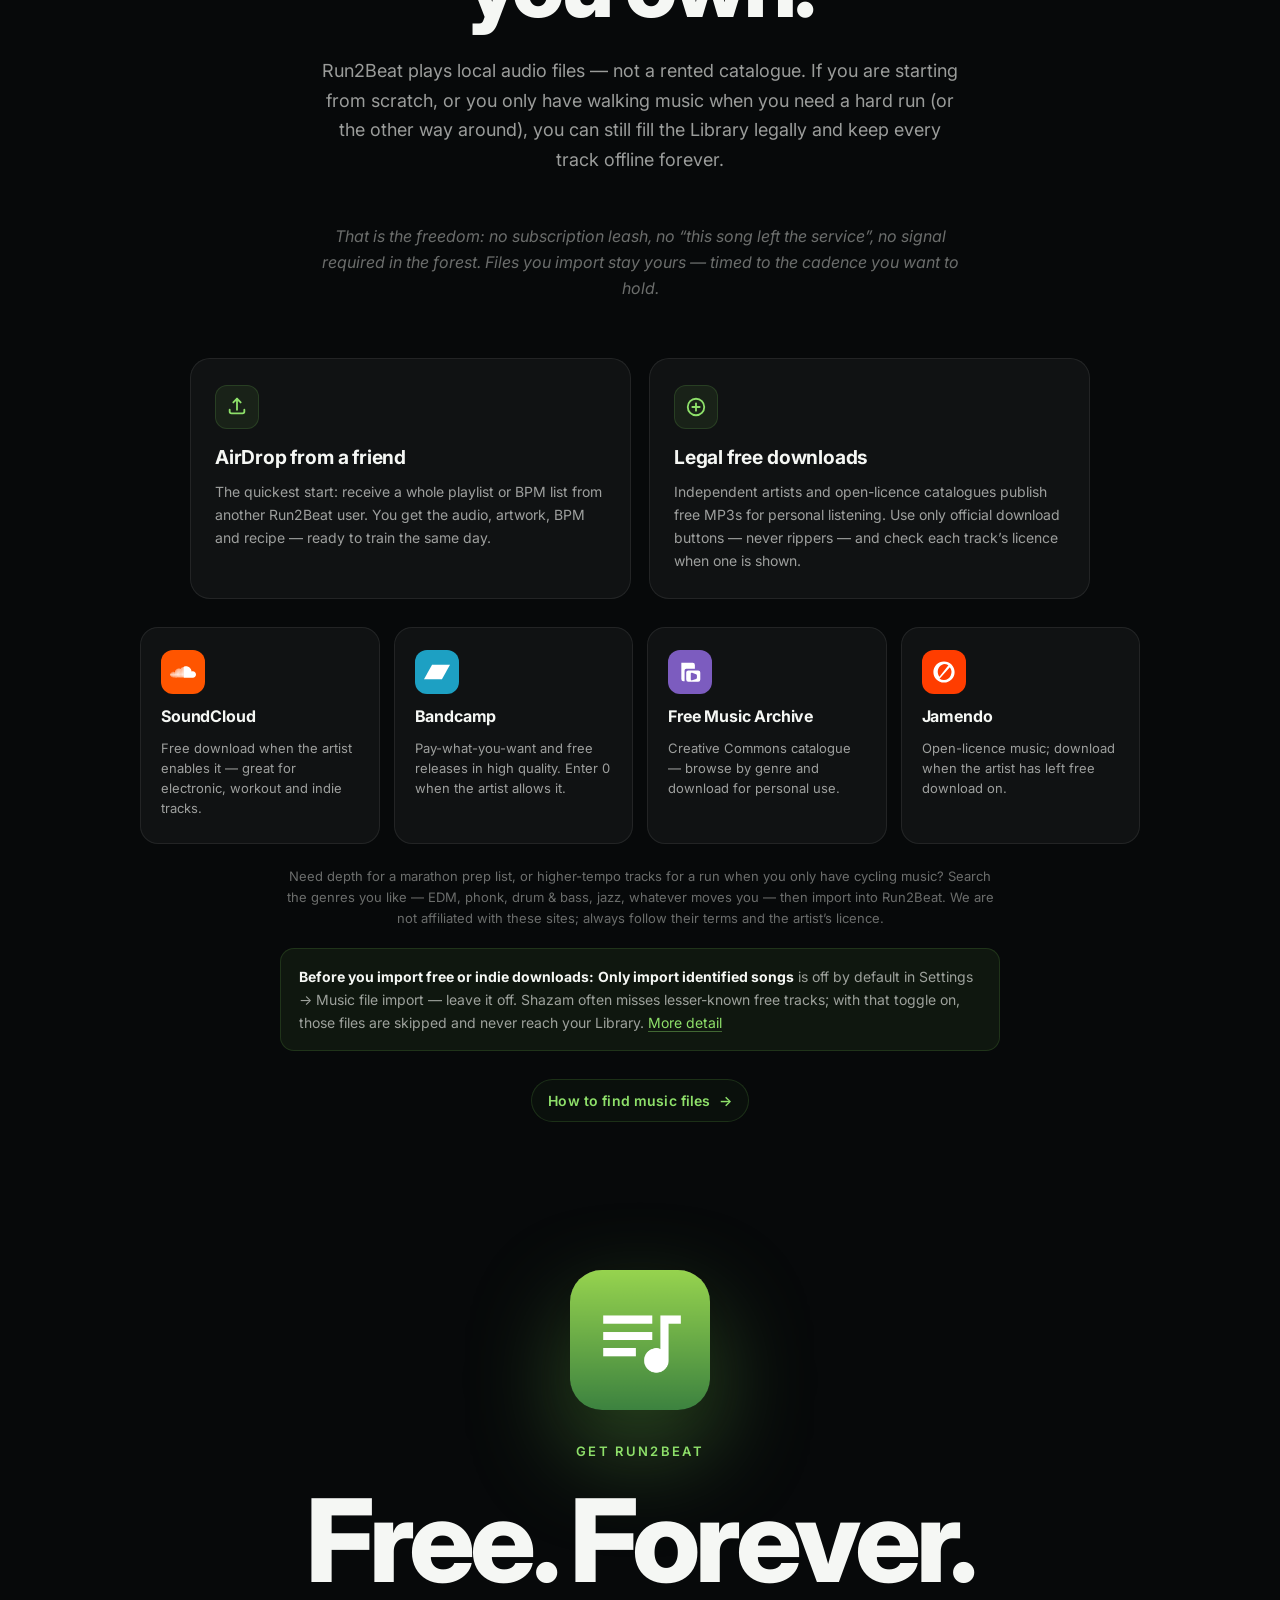
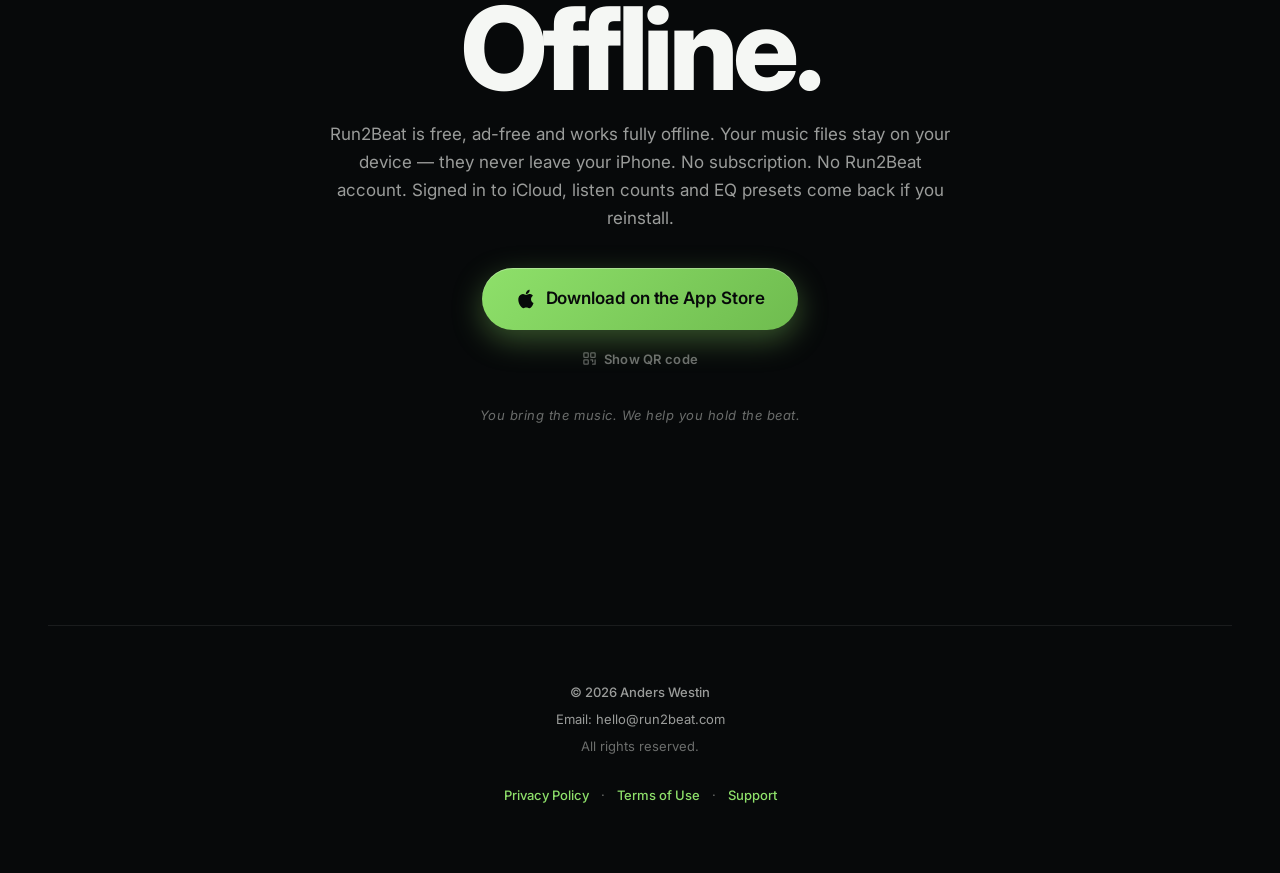
==== commit 57e2398a: "Sync landing page from Run2Beat@d7787d4 Source: andropandro/Run2Beat (main) Commit: d7787d41c2259fef" ====
--- a/index.html
+++ b/index.html
@@ -193,7 +193,7 @@
                     <li><strong>Multipliers</strong> &mdash; decide how your feet land on the beat. <em>1/1</em> matches songs close to the target. <em>2/1</em> matches songs at roughly half (two steps per beat). <em>1/2</em> matches songs at roughly double (one step every two beats). Songs always play near their natural tempo &mdash; you choose which beat relationship keeps your steps in time.</li>
                 </ul>
                 <p class="feature__text">
-                    An optional <strong>warm-up</strong> lets the first few songs start at a gentler tempo before the list ramps up to your target &mdash; the same songs lead every time, marked in the list, on both iPhone and Apple Watch. Skip a track while a list plays and it is flagged as a <strong>swap candidate</strong> so you can replace it later. Organise lists into <strong>folders</strong> when you have more than a handful, and stretch a single recipe up to five hours of play time.
+                    An optional <strong>warm-up</strong> lets the first few songs start at a gentler tempo before the list ramps up to your target &mdash; the same songs lead every time, marked in the list, on both iPhone and Apple Watch. Skip a track on iPhone and it is flagged as a <strong>swap candidate</strong> so you can replace it later; on Apple Watch that marking is optional, behind <em>Swaps</em> in Watch Settings. Organise lists into <strong>folders</strong> when you have more than a handful, and stretch a single recipe up to five hours of play time.
                 </p>
                 <p class="feature__text feature__text--muted">
                     When you sync a BPM list to your Apple Watch, your music files are BPM-adjusted up front. No live processing on the watch, no distorted vocals.
@@ -259,7 +259,7 @@
                     </div>
                     <h3 class="trio__title">Equalizer</h3>
                     <p class="trio__text">
-                        Shape the sound with ten sliders spanning 32&nbsp;Hz to 16&nbsp;kHz at &plusmn;12&nbsp;dB. Save named presets per pair of headphones &mdash; your &ldquo;AirPods&rdquo;, your &ldquo;Bass boost&rdquo;, your &ldquo;Car&rdquo; &mdash; and switch between them with one tap. Every preset syncs automatically to Apple Watch, so you can change profile from the wrist.
+                        Shape the sound with ten sliders spanning 32&nbsp;Hz to 16&nbsp;kHz at &plusmn;12&nbsp;dB. Save named presets per pair of headphones &mdash; your &ldquo;AirPods&rdquo;, your &ldquo;Bass boost&rdquo;, your &ldquo;Car&rdquo; &mdash; and switch between them with one tap. Every preset syncs automatically to Apple Watch, so you can change profile from the wrist. Signed in to iCloud, presets and listen counts also come back if you reinstall.
                     </p>
                     <a href="equalizer.html" class="learn-more">
                         Learn more
@@ -272,7 +272,7 @@
                     </div>
                     <h3 class="trio__title">Crossfade</h3>
                     <p class="trio__text">
-                        The next track begins just before the current one ends, fading down as the incoming one fades up, so the rhythm of your run stays intact. Choose Crossfade or Gapless &mdash; the fade length is fixed and the same on iPhone and Apple Watch. On BPM lists, optional <strong>Beat matching</strong> can start the next track where the music picks up and wait a moment so the beat lines up better. It only kicks in on automatic track changes &mdash; skipping ahead always starts instantly.
+                        The next track begins just before the current one ends, fading down as the incoming one fades up, so the rhythm of your run stays intact. Choose Crossfade or Gapless &mdash; the fade length is fixed and the same on iPhone and Apple Watch, but you pick the mode on each device. On BPM lists, optional <strong>Beat matching</strong> can start the next track where the music picks up and wait a moment so the beat lines up better. It only kicks in on automatic track changes &mdash; skipping ahead always starts instantly.
                     </p>
                     <a href="crossfade.html" class="learn-more">
                         Learn more
@@ -316,7 +316,7 @@
                     Sync BPM lists and standard playlists to your Apple Watch and run with just AirPods &mdash; full standalone playback, no iPhone required. Transfer happens over Bluetooth from the iPhone&rsquo;s Sync screen; iPhone and Watch must both be active when you start, but afterwards both screens can be off. Only changes are re-transferred, so the more you sync the faster it gets.
                 </p>
                 <p class="feature__text feature__text--muted">
-                    Crossfade, EQ presets and volume normalisation all come along for the ride.
+                    EQ presets and volume normalisation come along for the ride. Crossfade, Gapless and Beat matching you choose on the watch itself.
                 </p>
                 <a href="apple-watch-sync.html" class="learn-more">
                     How sync works
@@ -329,7 +329,7 @@
             <p class="eyebrow eyebrow--center">In the car</p>
             <h2 class="section__title">Plug in. Press play.</h2>
             <p class="section__lede">
-                Run2Beat shows up in Apple CarPlay with three driving-safe tabs &mdash; BPM lists, Playlists and Equalizer. Playlists are shown flat so every row is playable, with Favourites first and a Top 50 of your most-played tracks. Tap a BPM list to shuffle it, tap any playlist to start playback, or switch EQ preset at the next red light. The favourite button on the Now Playing screen stays in sync with the iPhone and the Watch.
+                Run2Beat shows up in Apple CarPlay with three driving-safe tabs &mdash; BPM lists, Playlists and Equalizer. Playlists are shown flat so every row is playable, with Favourites first and a Top 50 of your most-played tracks. Tap a BPM list to shuffle it, open a playlist and tap a track to start (Shuffle is still there), or switch EQ preset at the next red light. The favourite button on the Now Playing screen stays in sync with the iPhone and the Watch.
             </p>
             <div class="carplay-bar" aria-hidden="true">
                 <div class="carplay-bar__tab is-active">
@@ -378,7 +378,7 @@
                     Found the perfect workout flow? Send a whole playlist or BPM list &mdash; pre-analyzed audio, Shazam metadata and the recipe (including warm-up) &mdash; to a friend via AirDrop. They get the music, the order, and the tempo. Ready to play.
                 </p>
                 <p class="feature__text feature__text--muted">
-                    Moving phones? Settings can save the whole Library as one file &mdash; tracks, playlists, BPM lists, no account.
+                    Moving phones? Settings can save the whole Library as one file &mdash; tracks, playlists, BPM lists, no account. Restore replaces everything; you can also import selected tracks from that backup without wiping what is already there.
                 </p>
             </div>
         </section>
@@ -441,7 +441,7 @@
                     </span>
                     <div class="badge__text">
                         <span class="badge__label">Equalizer with presets</span>
-                        <p class="badge__desc">Ten sliders from 32&nbsp;Hz to 16&nbsp;kHz, &plusmn;12&nbsp;dB. Save a preset per pair of headphones; presets also sync to Apple Watch.</p>
+                        <p class="badge__desc">Ten sliders from 32&nbsp;Hz to 16&nbsp;kHz, &plusmn;12&nbsp;dB. Save a preset per pair of headphones; presets sync to Apple Watch, and to iCloud when you are signed in.</p>
                     </div>
                 </div>
                 <div class="badge">
@@ -459,7 +459,7 @@
                     </span>
                     <div class="badge__text">
                         <span class="badge__label">Crossfade</span>
-                        <p class="badge__desc">Smooth transitions between tracks. Fixed six-second Crossfade or Gapless &mdash; same on iPhone and Apple Watch. On BPM lists, Beat matching can wait so the next song meets the beat.</p>
+                        <p class="badge__desc">Smooth transitions between tracks. Fixed six-second Crossfade or Gapless on iPhone and Apple Watch &mdash; you pick the mode on each device. On BPM lists, Beat matching can wait so the next song meets the beat.</p>
                     </div>
                 </div>
                 <div class="badge">
@@ -572,7 +572,7 @@
                 Free. Forever.<br />Offline.
             </h2>
             <p class="cta__sub">
-                Run2Beat is free, ad-free and works fully offline. Your music files and BPM data stay on your device &mdash; nothing ever leaves your iPhone. No subscription. No account.
+                Run2Beat is free, ad-free and works fully offline. Your music files stay on your device &mdash; they never leave your iPhone. No subscription. No Run2Beat account. Signed in to iCloud, listen counts and EQ presets come back if you reinstall.
             </p>
             <a href="https://apps.apple.com/app/id6763856621" class="btn btn--primary btn--lg js-appstore" target="_blank" rel="noopener">
                 <svg viewBox="0 0 24 24" width="20" height="20" aria-hidden="true" fill="currentColor"><path d="M16.365 1.43c0 1.14-.493 2.27-1.177 3.08-.744.9-1.99 1.57-2.987 1.57-.12 0-.23-.02-.3-.03-.01-.06-.04-.22-.04-.39 0-1.15.572-2.27 1.206-2.98.804-.94 2.142-1.64 3.248-1.68.03.13.05.28.05.43zm4.565 15.71c-.03.07-.463 1.58-1.518 3.12-.945 1.34-1.94 2.68-3.43 2.71-1.517.03-1.9-.88-3.63-.88-1.698 0-2.124.85-3.585.91-1.46.06-2.61-1.45-3.575-2.79-1.95-2.8-3.45-7.94-1.45-11.4.99-1.73 2.76-2.82 4.68-2.85 1.42-.03 2.77.96 3.64.96.88 0 2.52-1.18 4.24-1.01.72.03 2.75.29 4.05 2.18-.11.07-2.42 1.42-2.39 4.24.03 3.38 2.97 4.5 3 4.51z"/></svg>
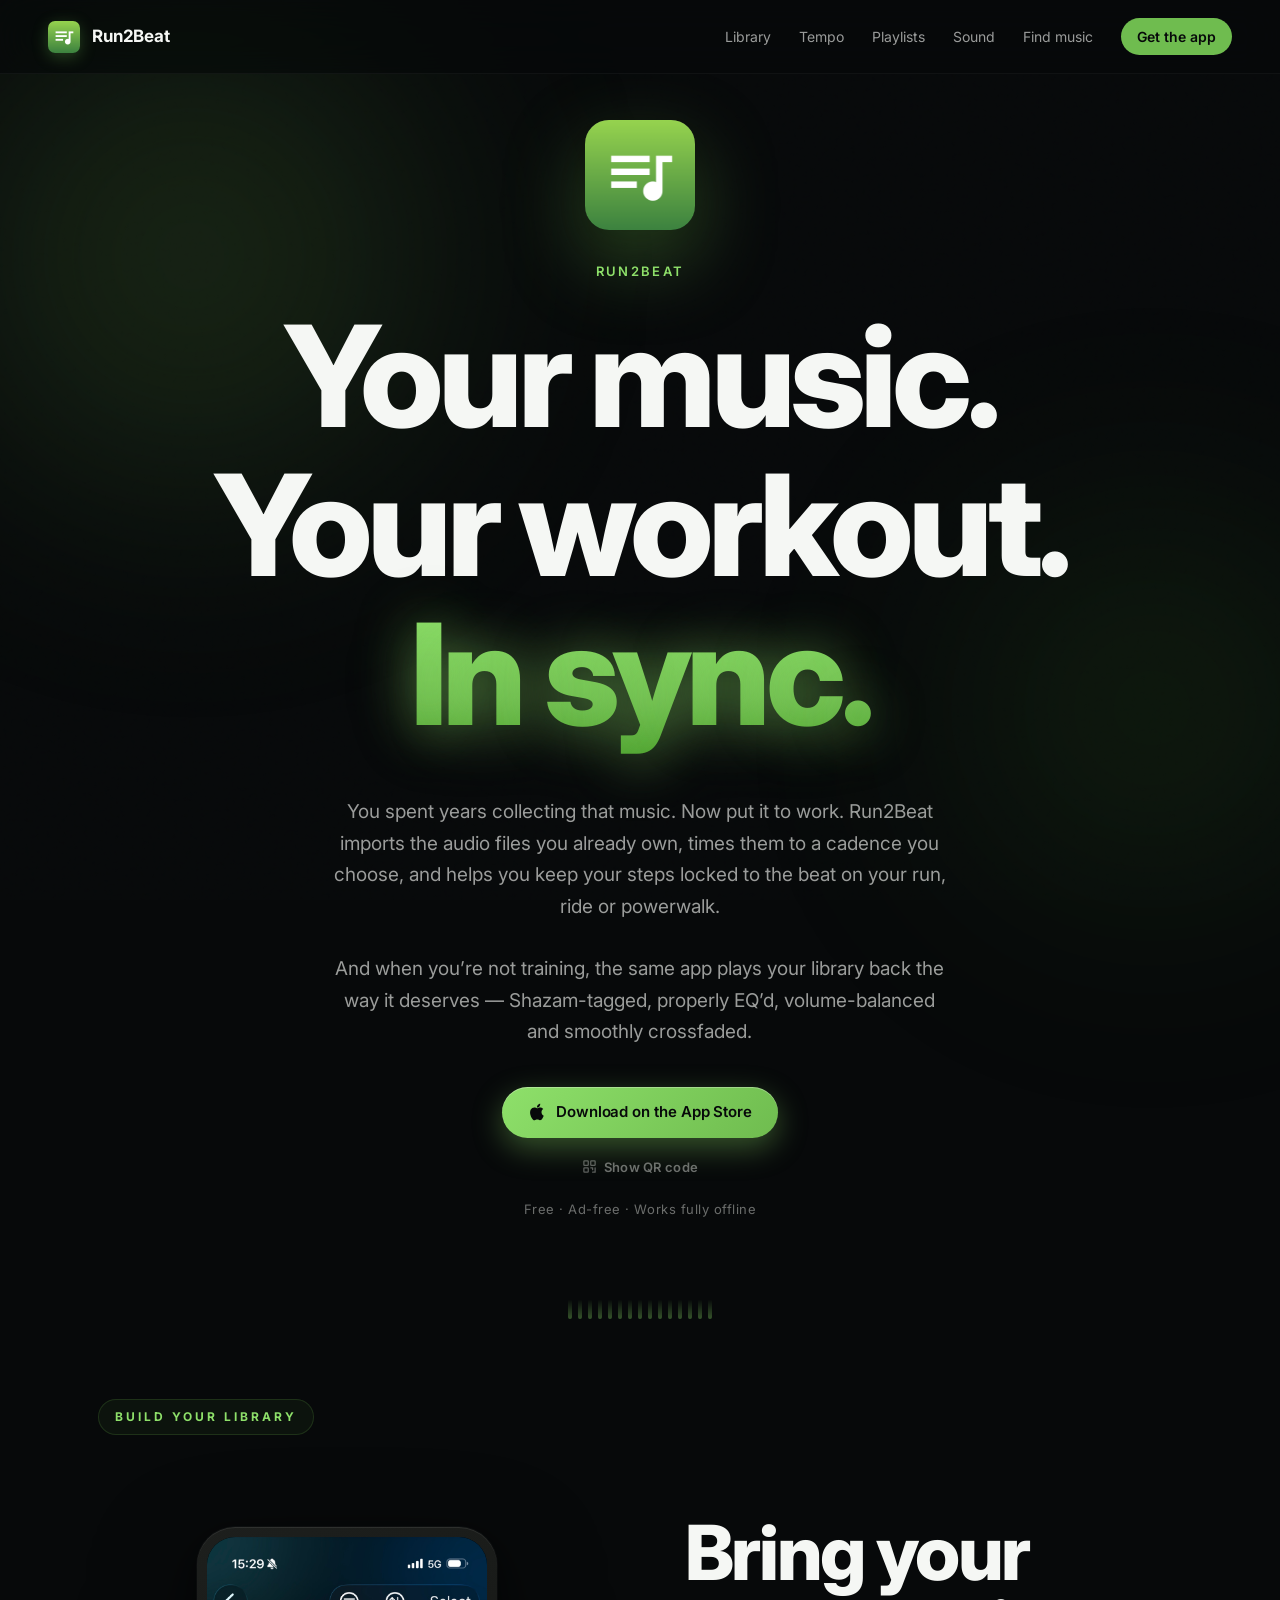
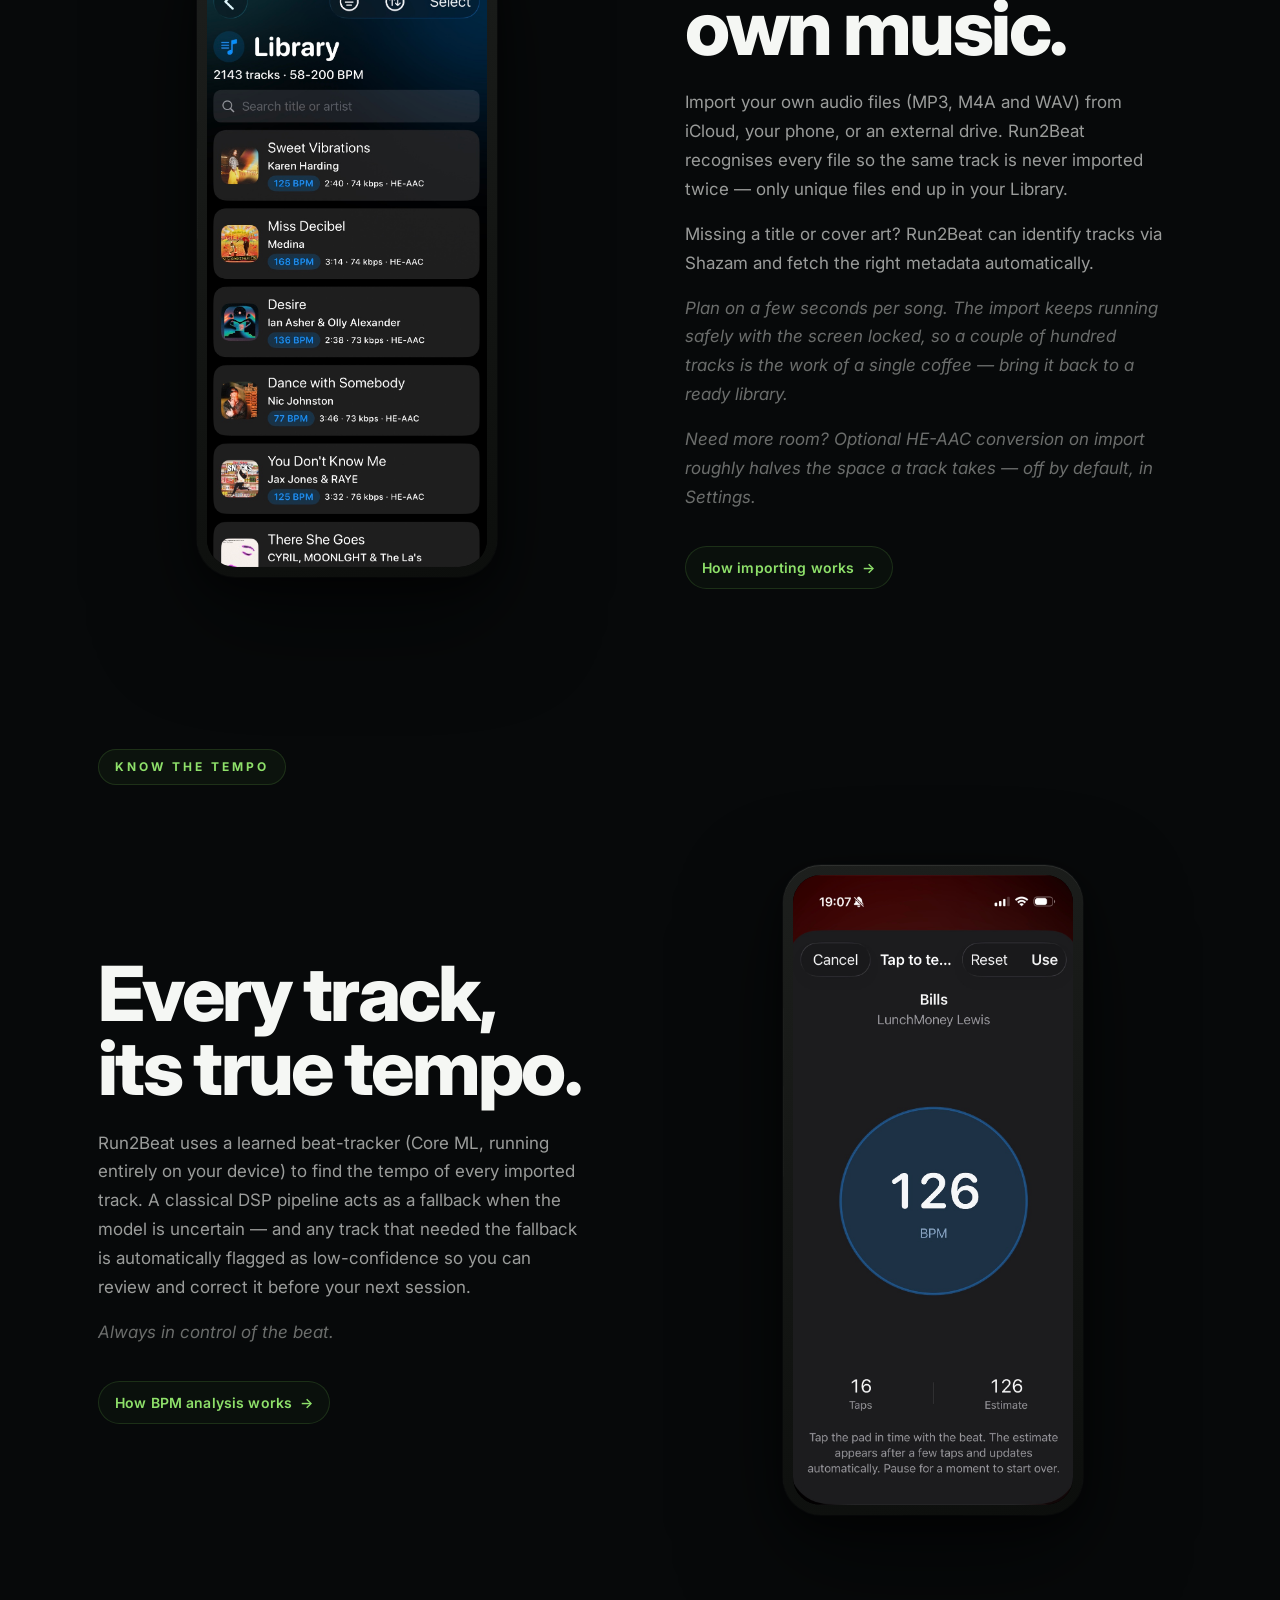
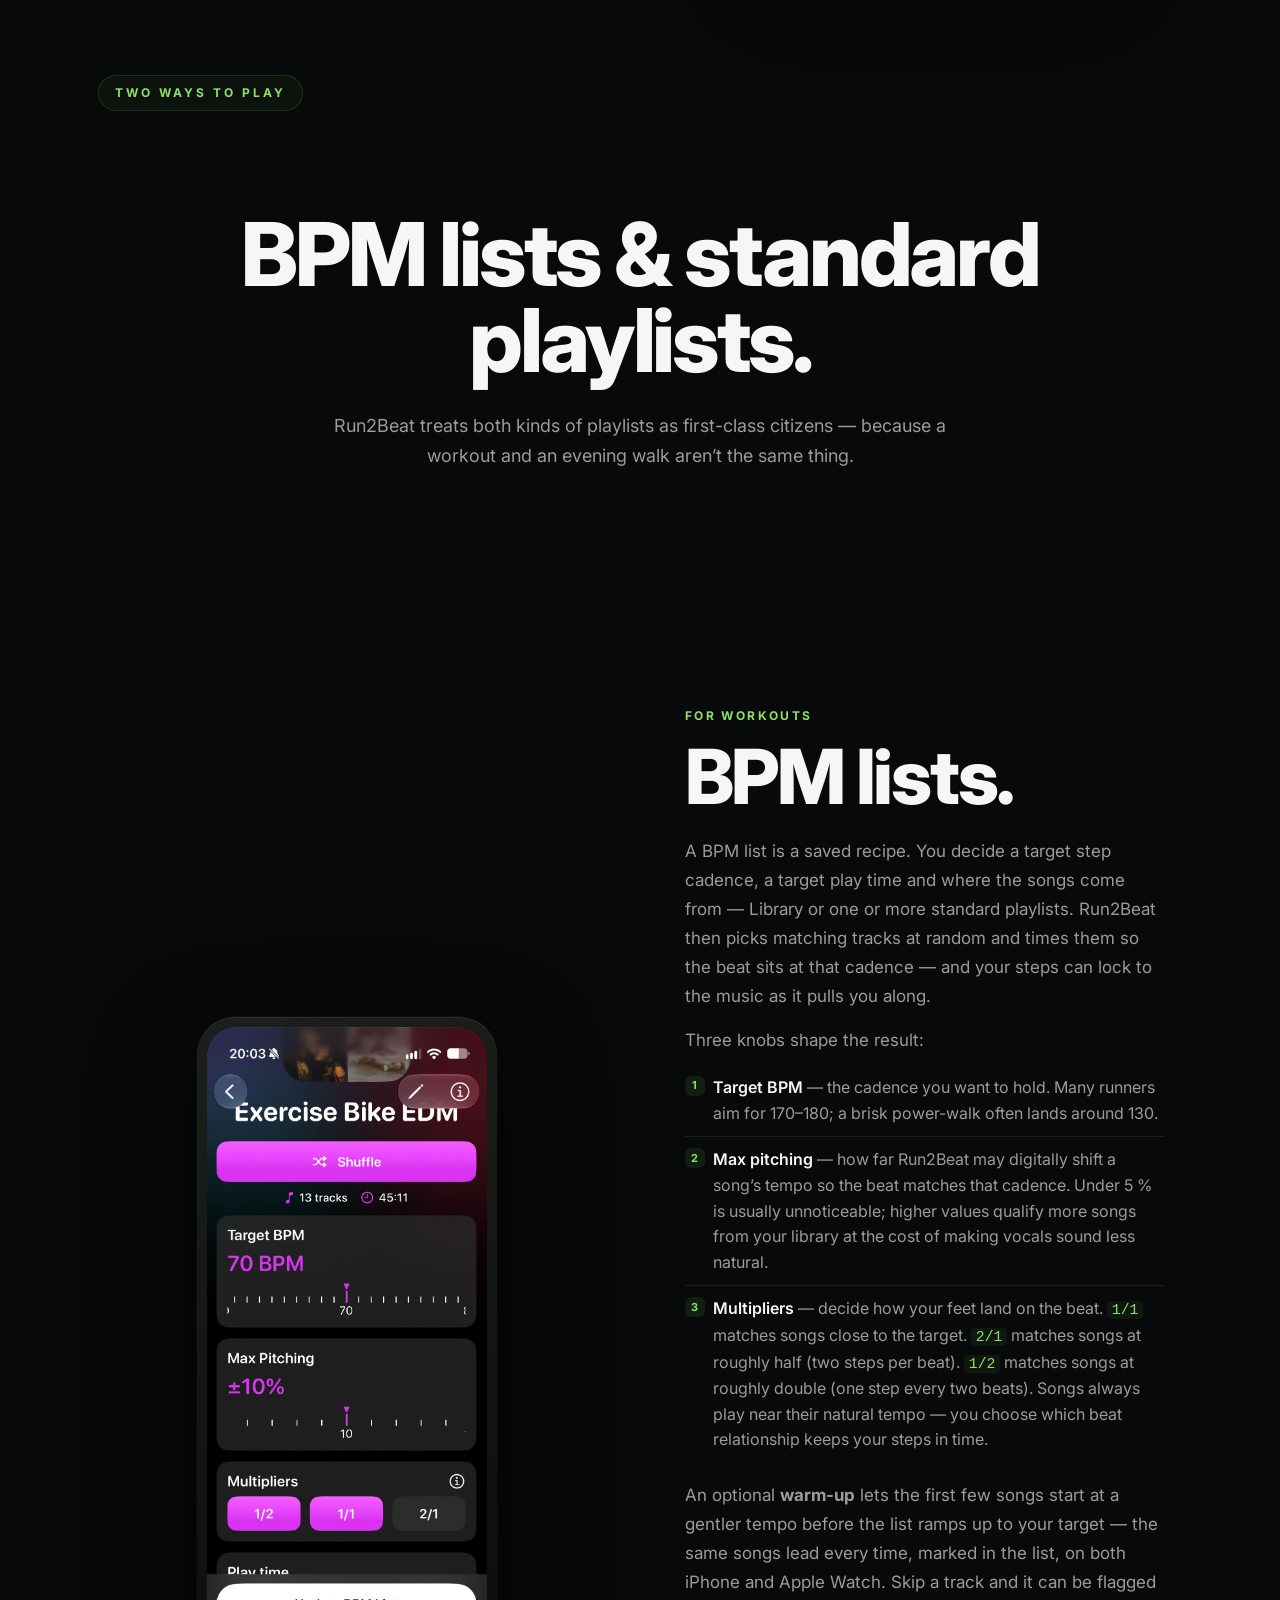
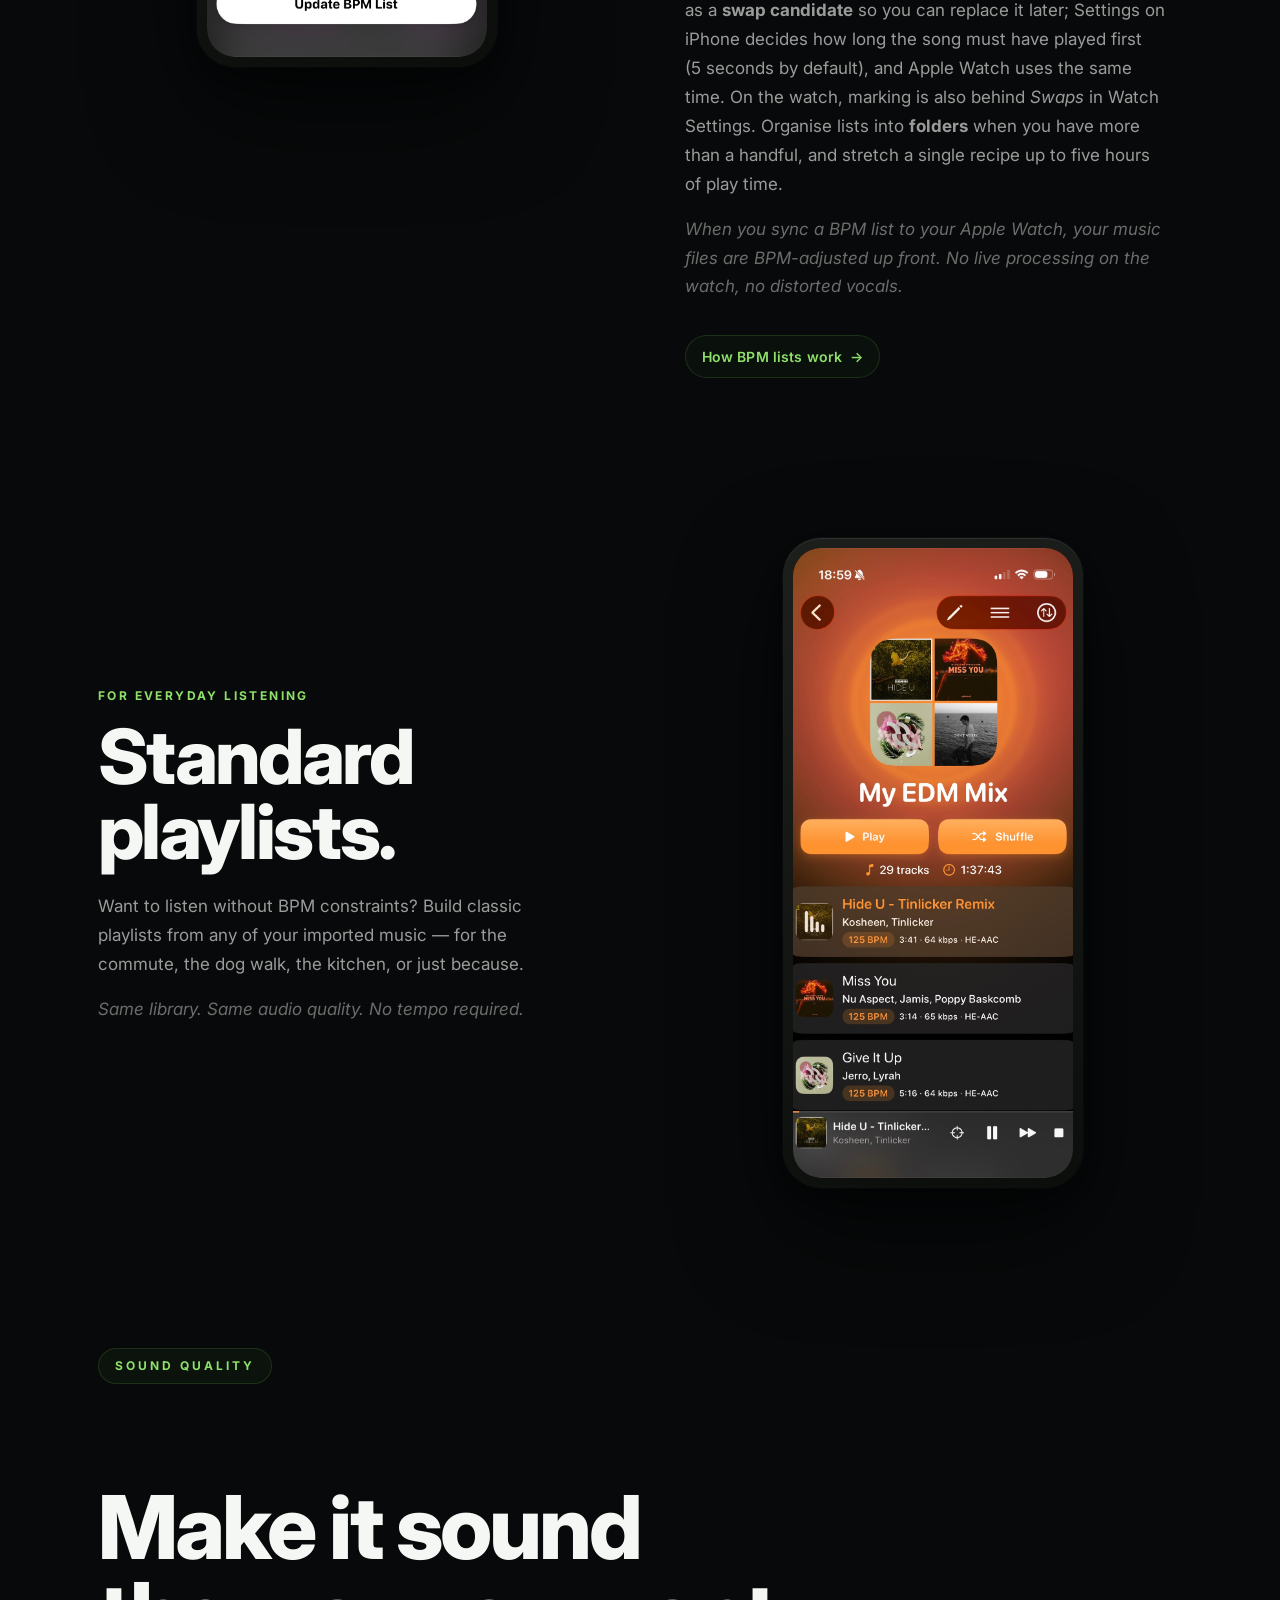
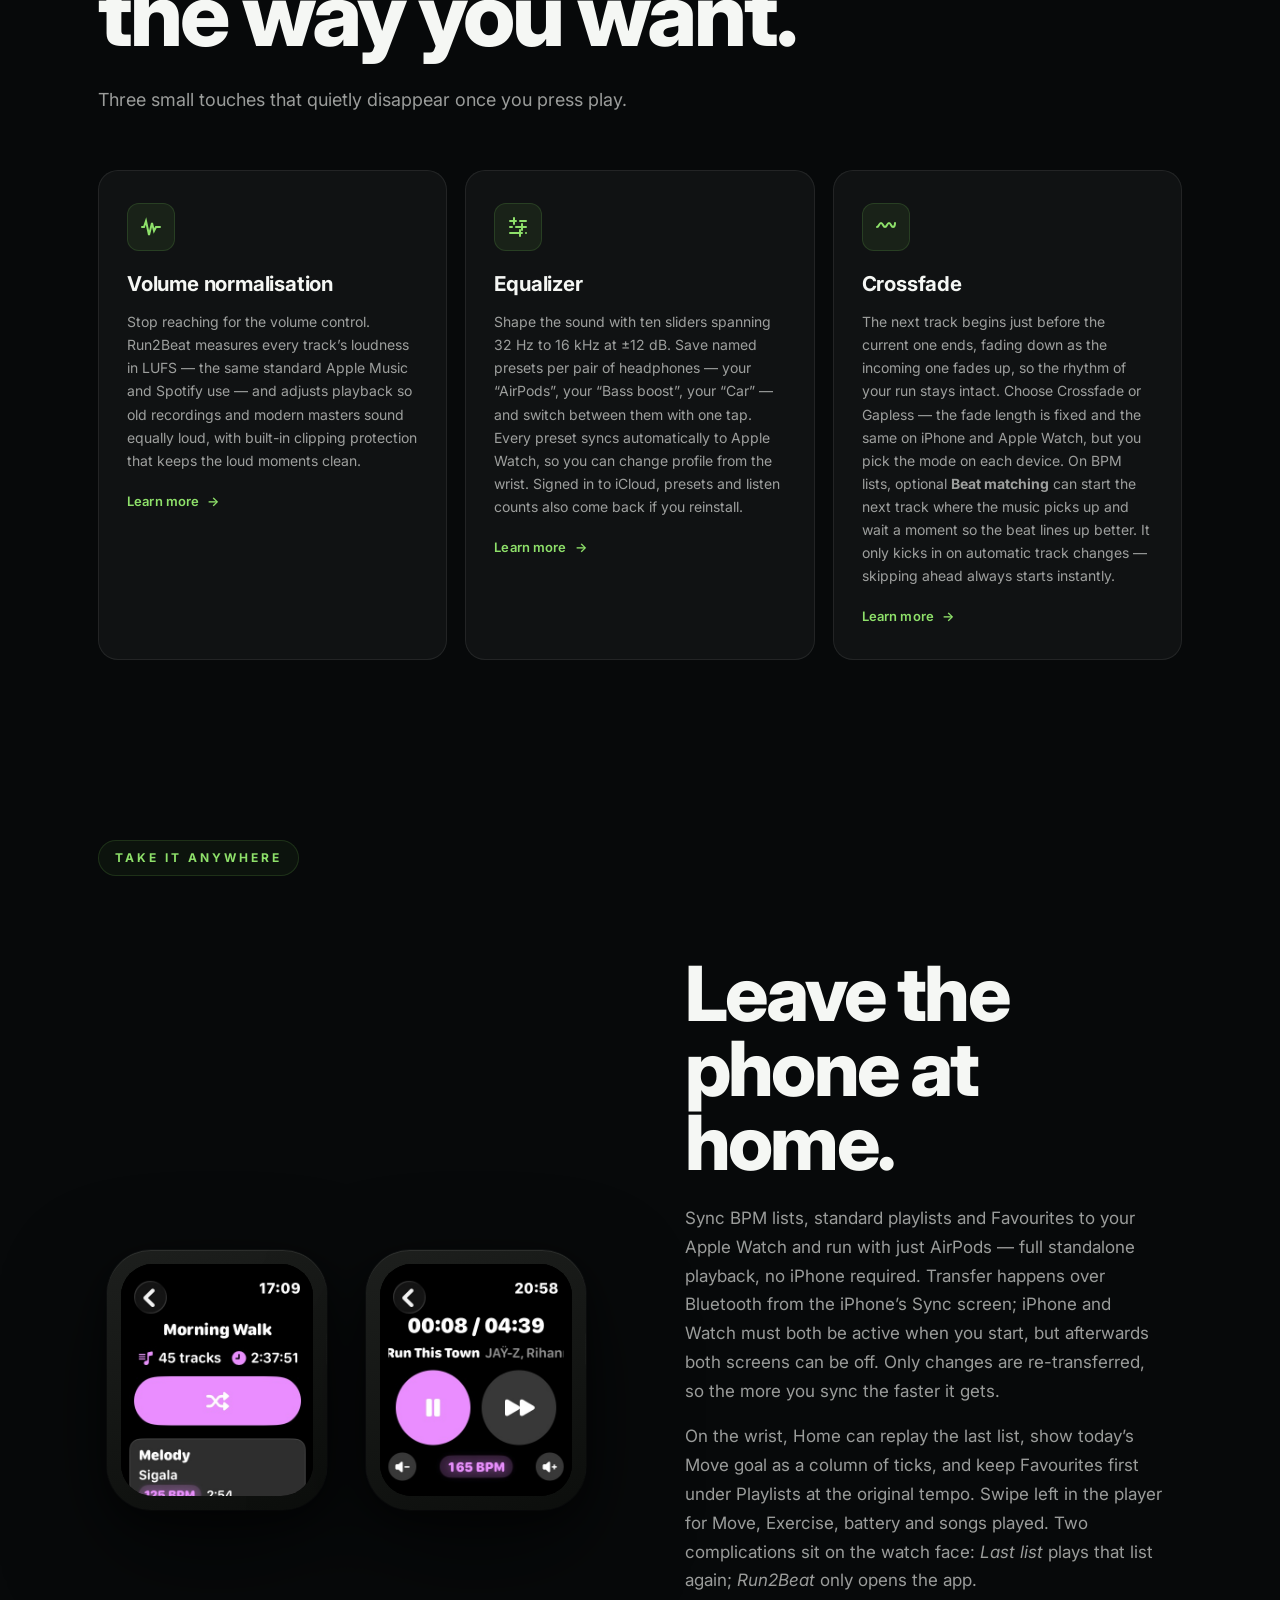
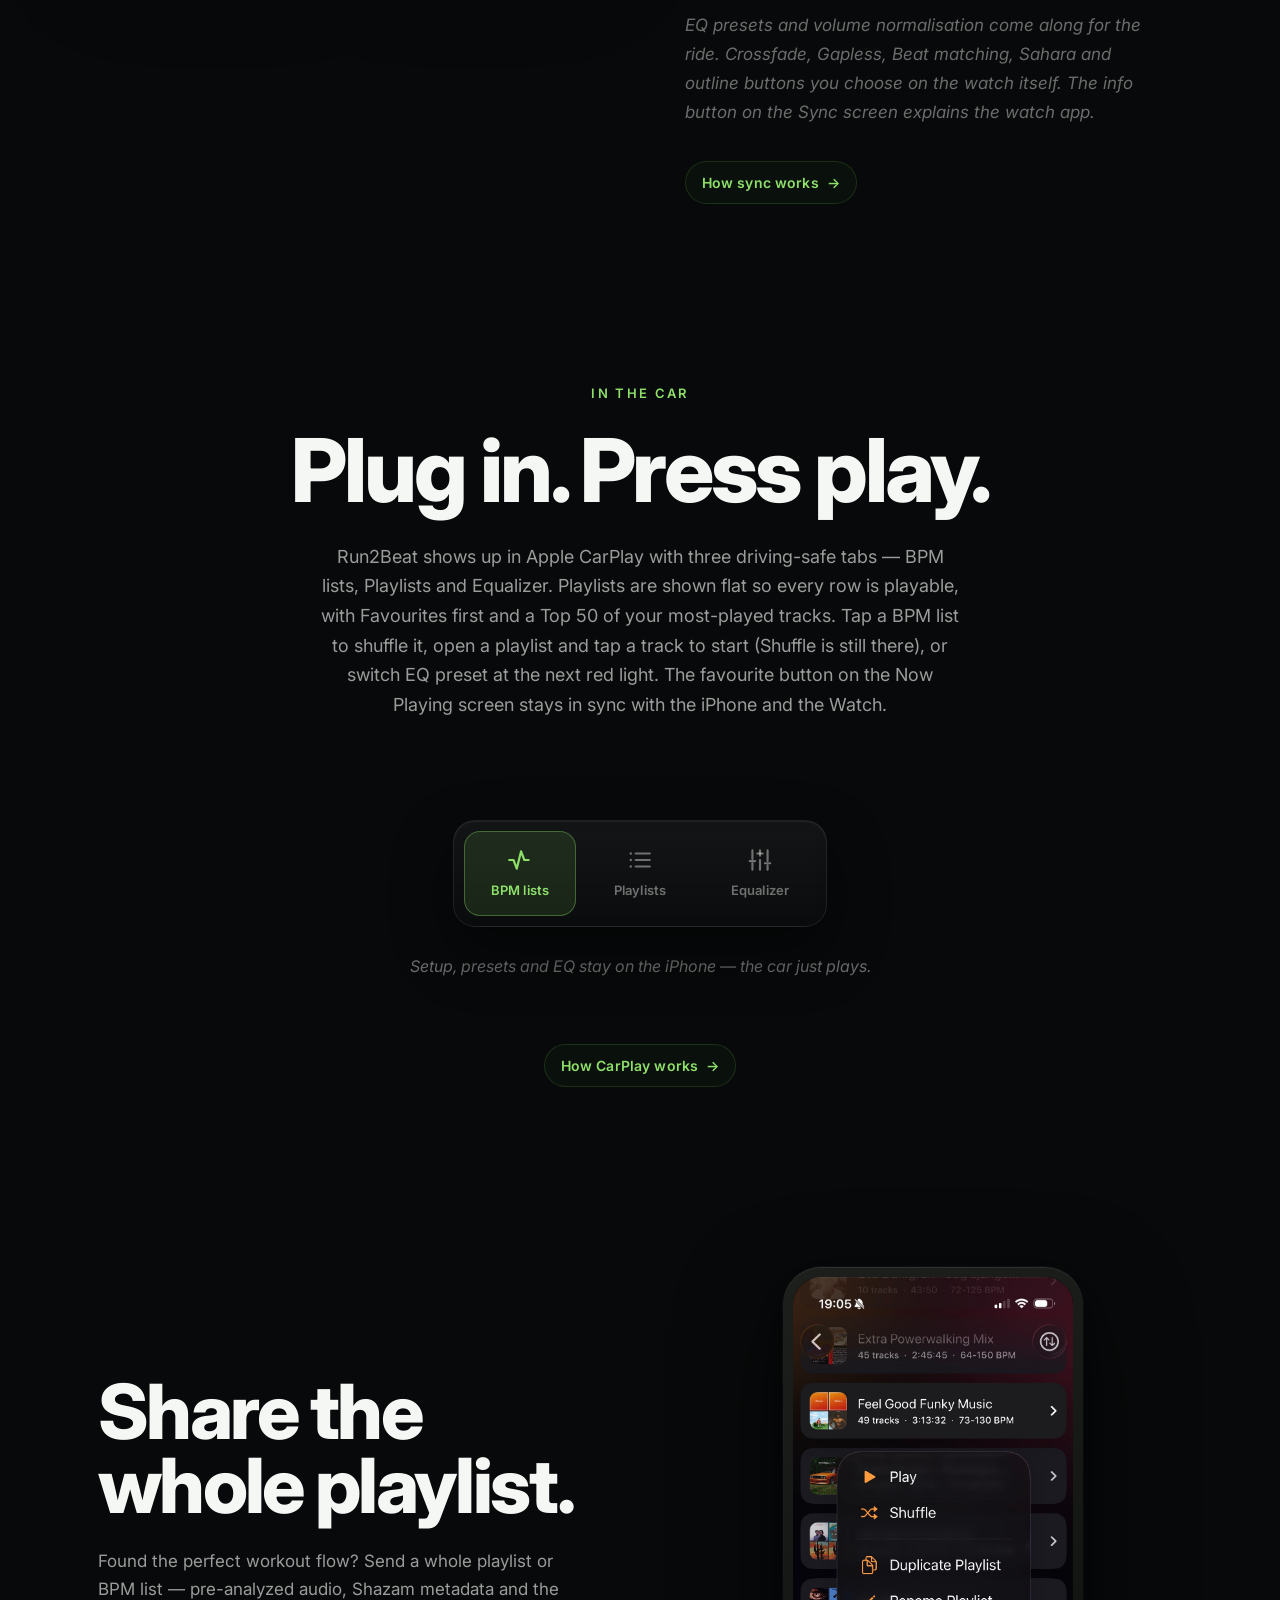
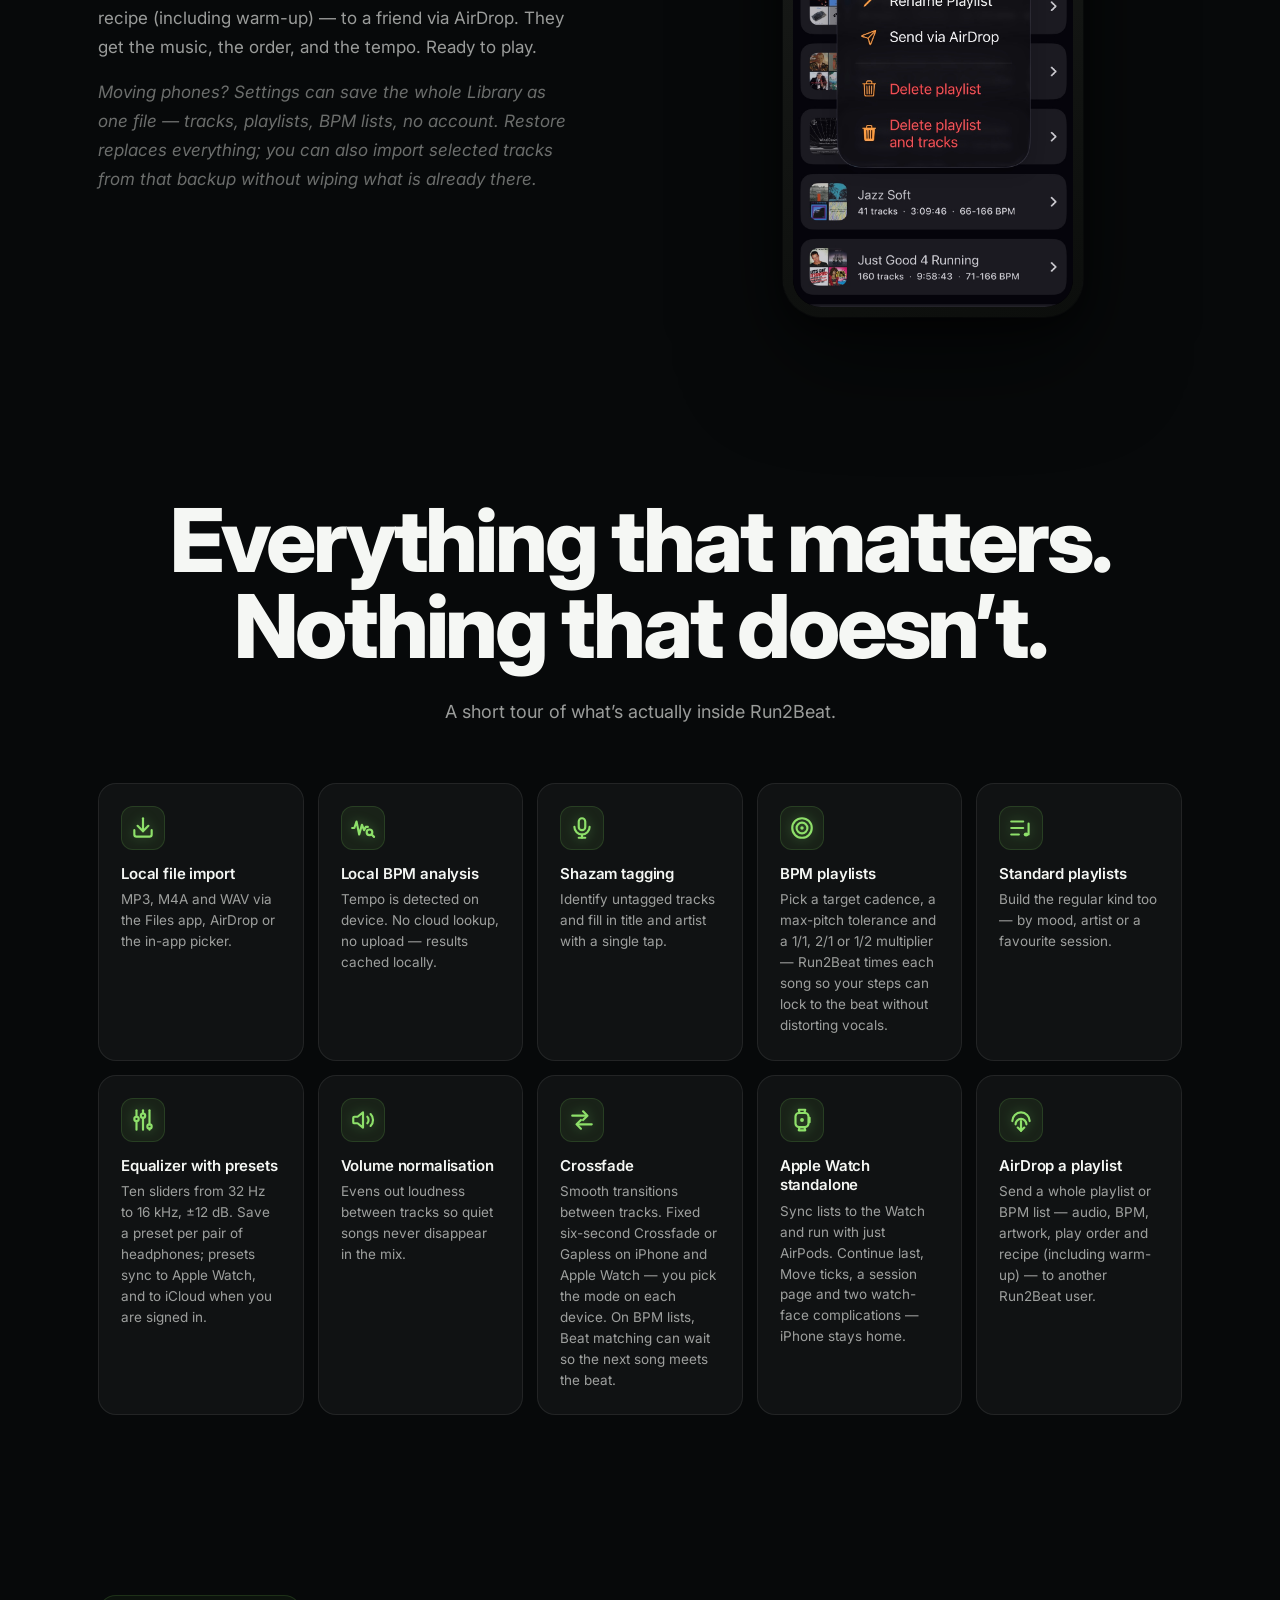
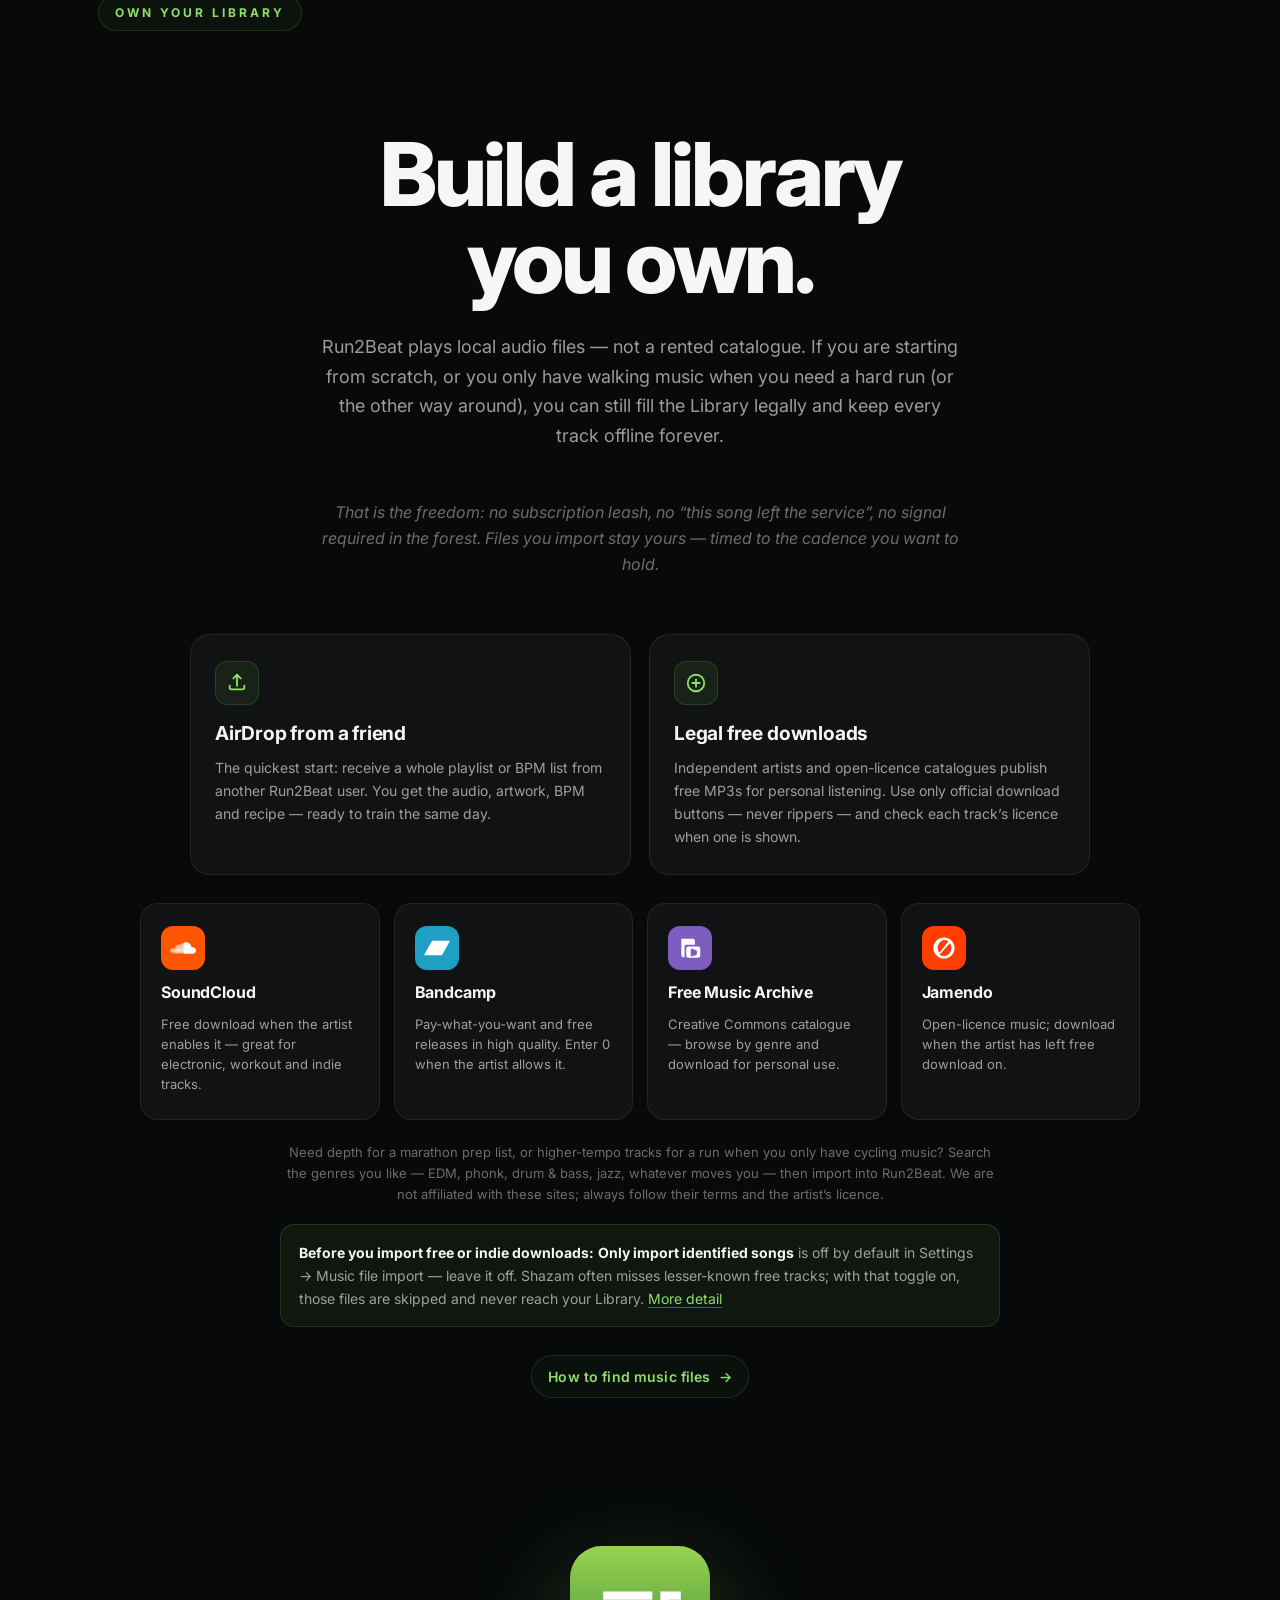
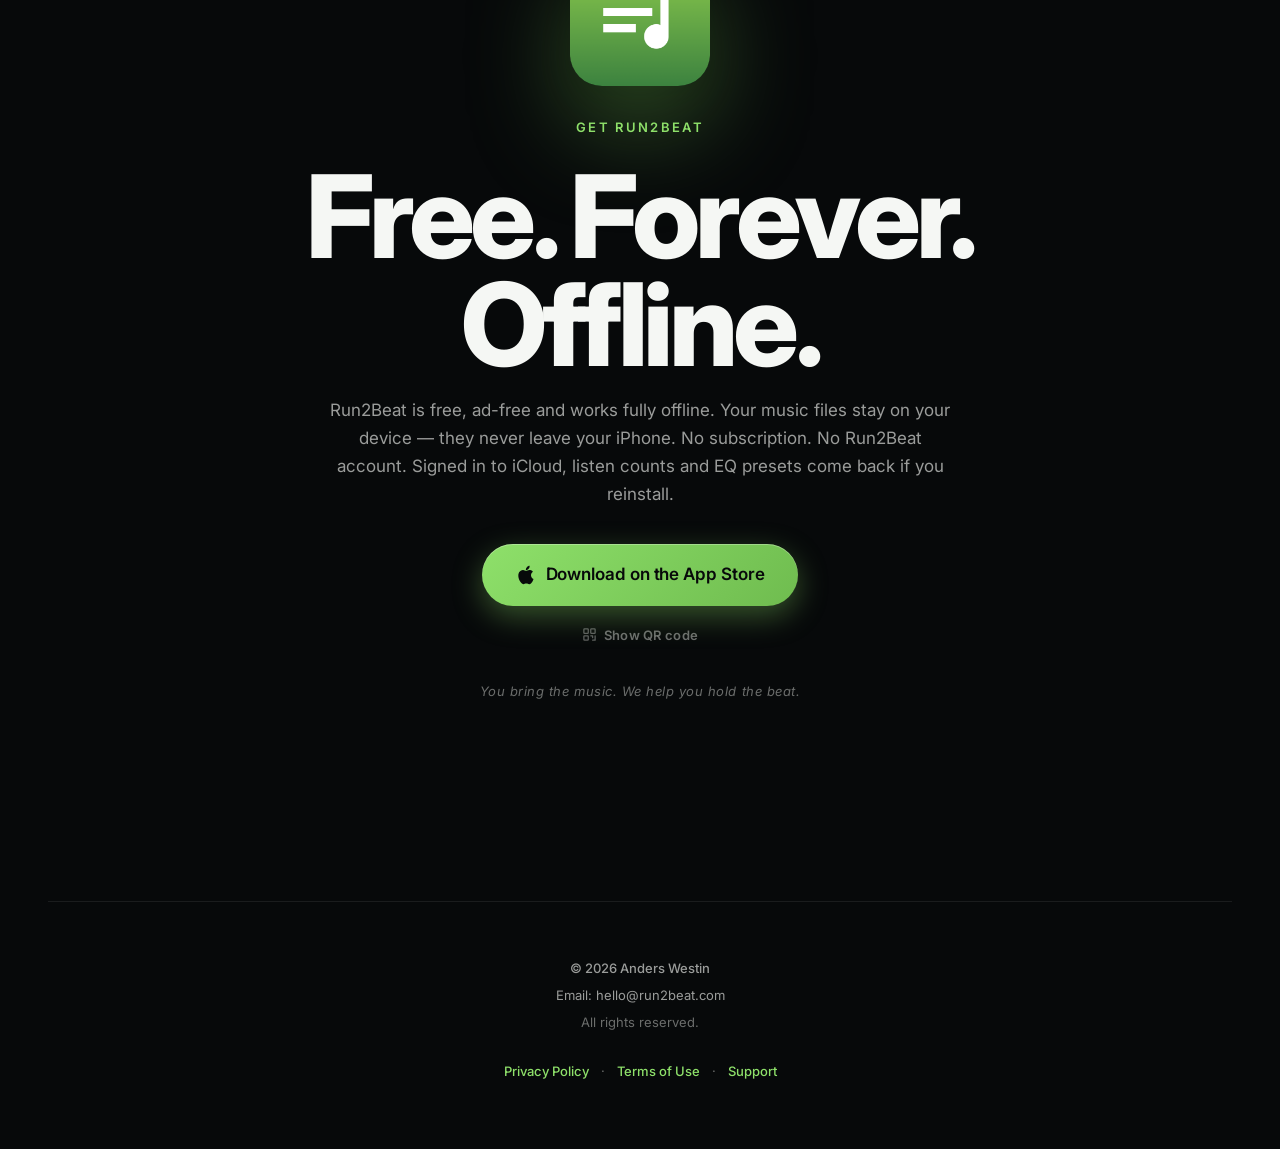
==== commit 7eee1771: "Sync landing page from Run2Beat@1546f36 Source: andropandro/Run2Beat (main) Commit: 1546f3638a459d8a" ====
--- a/index.html
+++ b/index.html
@@ -193,7 +193,7 @@
                     <li><strong>Multipliers</strong> &mdash; decide how your feet land on the beat. <em>1/1</em> matches songs close to the target. <em>2/1</em> matches songs at roughly half (two steps per beat). <em>1/2</em> matches songs at roughly double (one step every two beats). Songs always play near their natural tempo &mdash; you choose which beat relationship keeps your steps in time.</li>
                 </ul>
                 <p class="feature__text">
-                    An optional <strong>warm-up</strong> lets the first few songs start at a gentler tempo before the list ramps up to your target &mdash; the same songs lead every time, marked in the list, on both iPhone and Apple Watch. Skip a track on iPhone and it is flagged as a <strong>swap candidate</strong> so you can replace it later; on Apple Watch that marking is optional, behind <em>Swaps</em> in Watch Settings. Organise lists into <strong>folders</strong> when you have more than a handful, and stretch a single recipe up to five hours of play time.
+                    An optional <strong>warm-up</strong> lets the first few songs start at a gentler tempo before the list ramps up to your target &mdash; the same songs lead every time, marked in the list, on both iPhone and Apple Watch. Skip a track and it can be flagged as a <strong>swap candidate</strong> so you can replace it later; Settings on iPhone decides how long the song must have played first (5&nbsp;seconds by default), and Apple Watch uses the same time. On the watch, marking is also behind <em>Swaps</em> in Watch Settings. Organise lists into <strong>folders</strong> when you have more than a handful, and stretch a single recipe up to five hours of play time.
                 </p>
                 <p class="feature__text feature__text--muted">
                     When you sync a BPM list to your Apple Watch, your music files are BPM-adjusted up front. No live processing on the watch, no distorted vocals.
@@ -313,10 +313,13 @@
             <div class="feature__copy">
                 <h2 class="feature__title">Leave the<br />phone at home.</h2>
                 <p class="feature__text">
-                    Sync BPM lists and standard playlists to your Apple Watch and run with just AirPods &mdash; full standalone playback, no iPhone required. Transfer happens over Bluetooth from the iPhone&rsquo;s Sync screen; iPhone and Watch must both be active when you start, but afterwards both screens can be off. Only changes are re-transferred, so the more you sync the faster it gets.
+                    Sync BPM lists, standard playlists and Favourites to your Apple Watch and run with just AirPods &mdash; full standalone playback, no iPhone required. Transfer happens over Bluetooth from the iPhone&rsquo;s Sync screen; iPhone and Watch must both be active when you start, but afterwards both screens can be off. Only changes are re-transferred, so the more you sync the faster it gets.
+                </p>
+                <p class="feature__text">
+                    On the wrist, Home can replay the last list, show today&rsquo;s Move goal as a column of ticks, and keep Favourites first under Playlists at the original tempo. Swipe left in the player for Move, Exercise, battery and songs played. Two complications sit on the watch face: <em>Last list</em> plays that list again; <em>Run2Beat</em> only opens the app.
                 </p>
                 <p class="feature__text feature__text--muted">
-                    EQ presets and volume normalisation come along for the ride. Crossfade, Gapless and Beat matching you choose on the watch itself.
+                    EQ presets and volume normalisation come along for the ride. Crossfade, Gapless, Beat matching, Sahara and outline buttons you choose on the watch itself. The info button on the Sync screen explains the watch app.
                 </p>
                 <a href="apple-watch-sync.html" class="learn-more">
                     How sync works
@@ -468,7 +471,7 @@
                     </span>
                     <div class="badge__text">
                         <span class="badge__label">Apple Watch standalone</span>
-                        <p class="badge__desc">Sync a BPM list to the Watch and run with just AirPods &mdash; iPhone stays home.</p>
+                        <p class="badge__desc">Sync lists to the Watch and run with just AirPods. Continue last, Move ticks, a session page and two watch-face complications &mdash; iPhone stays home.</p>
                     </div>
                 </div>
                 <div class="badge">
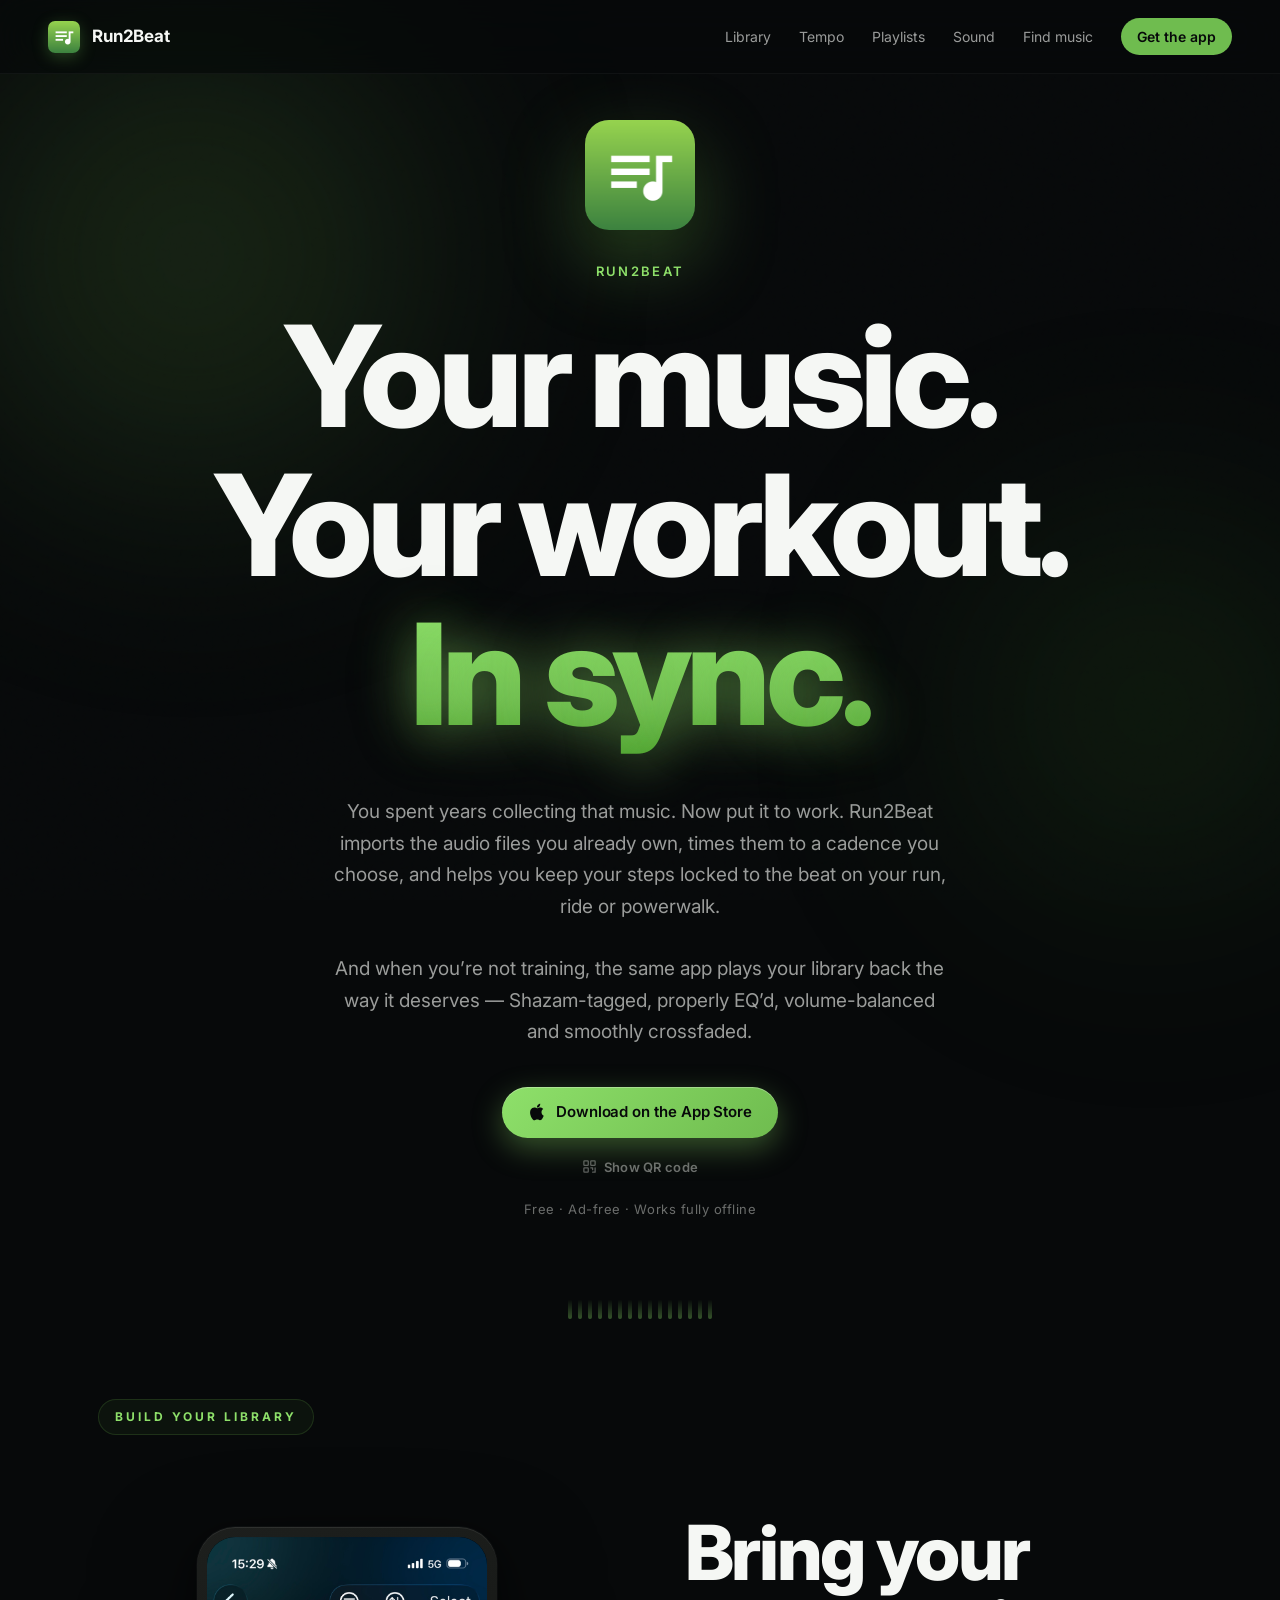
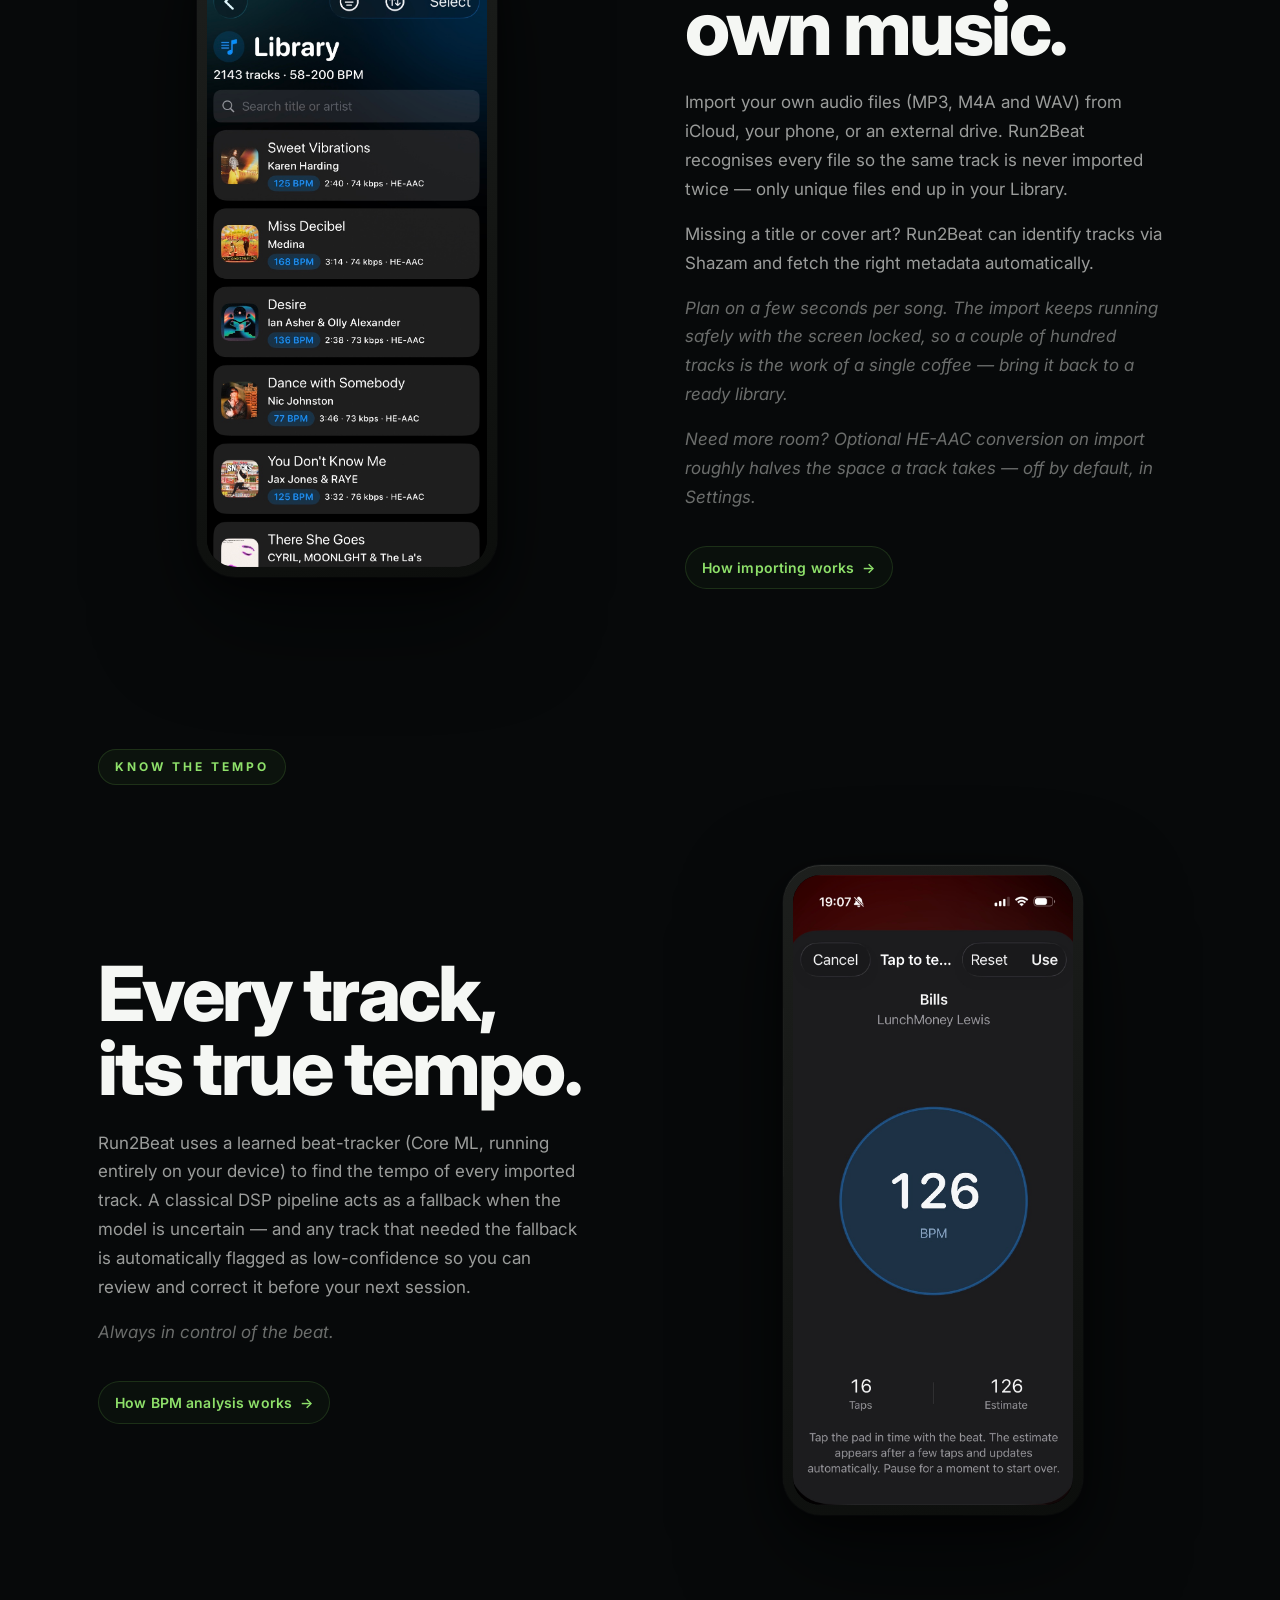
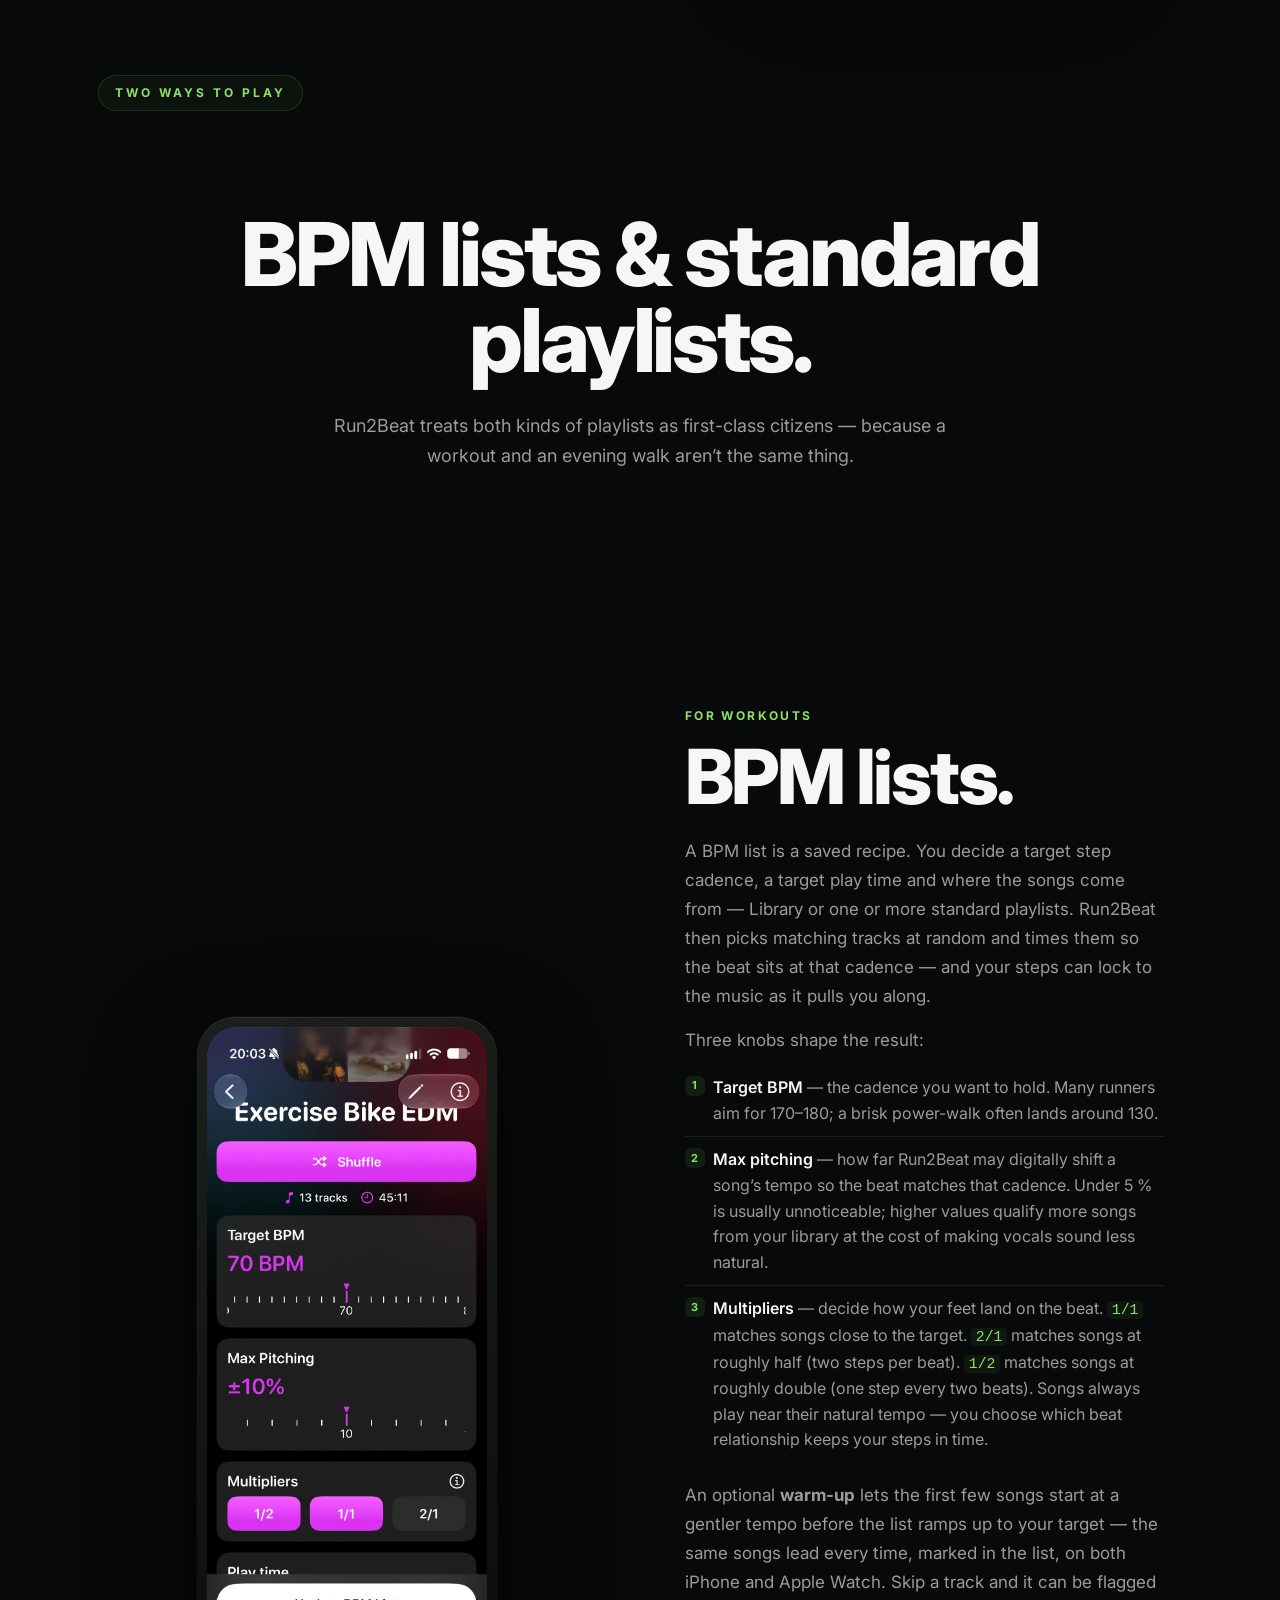
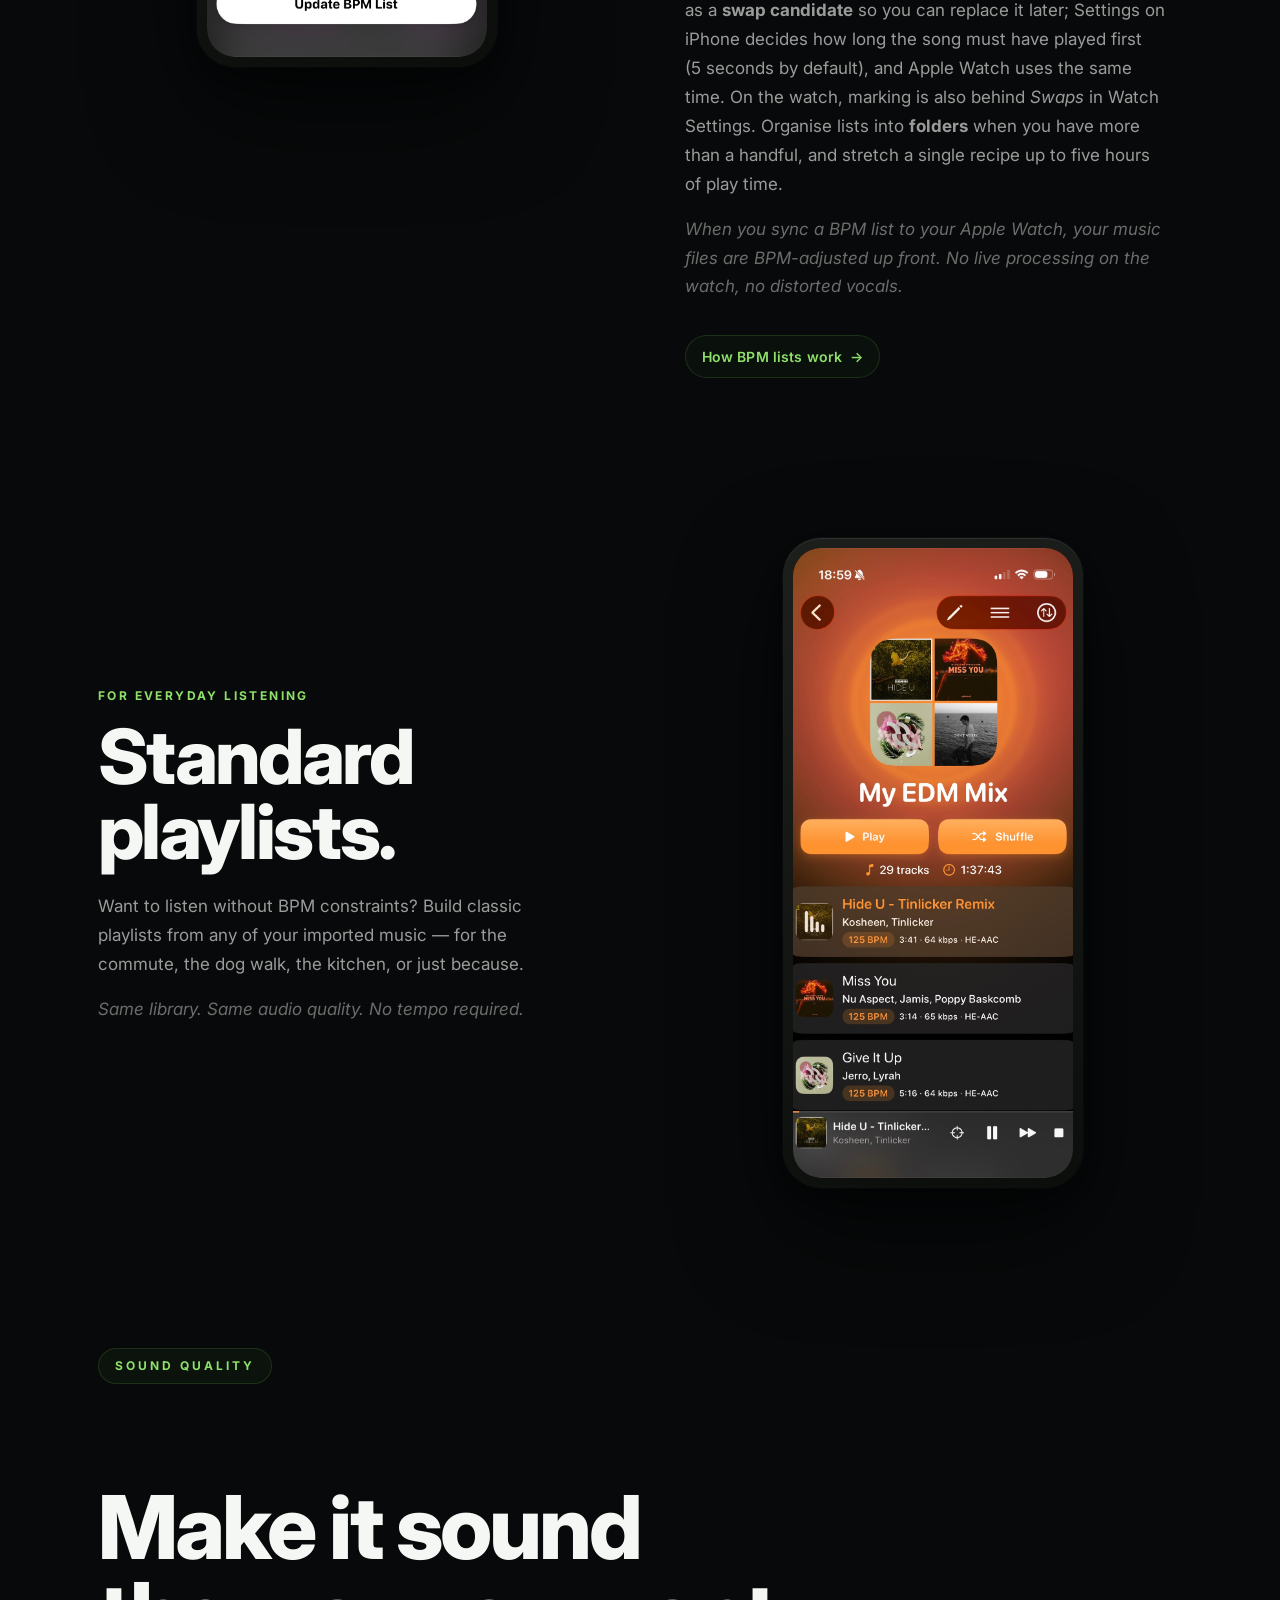
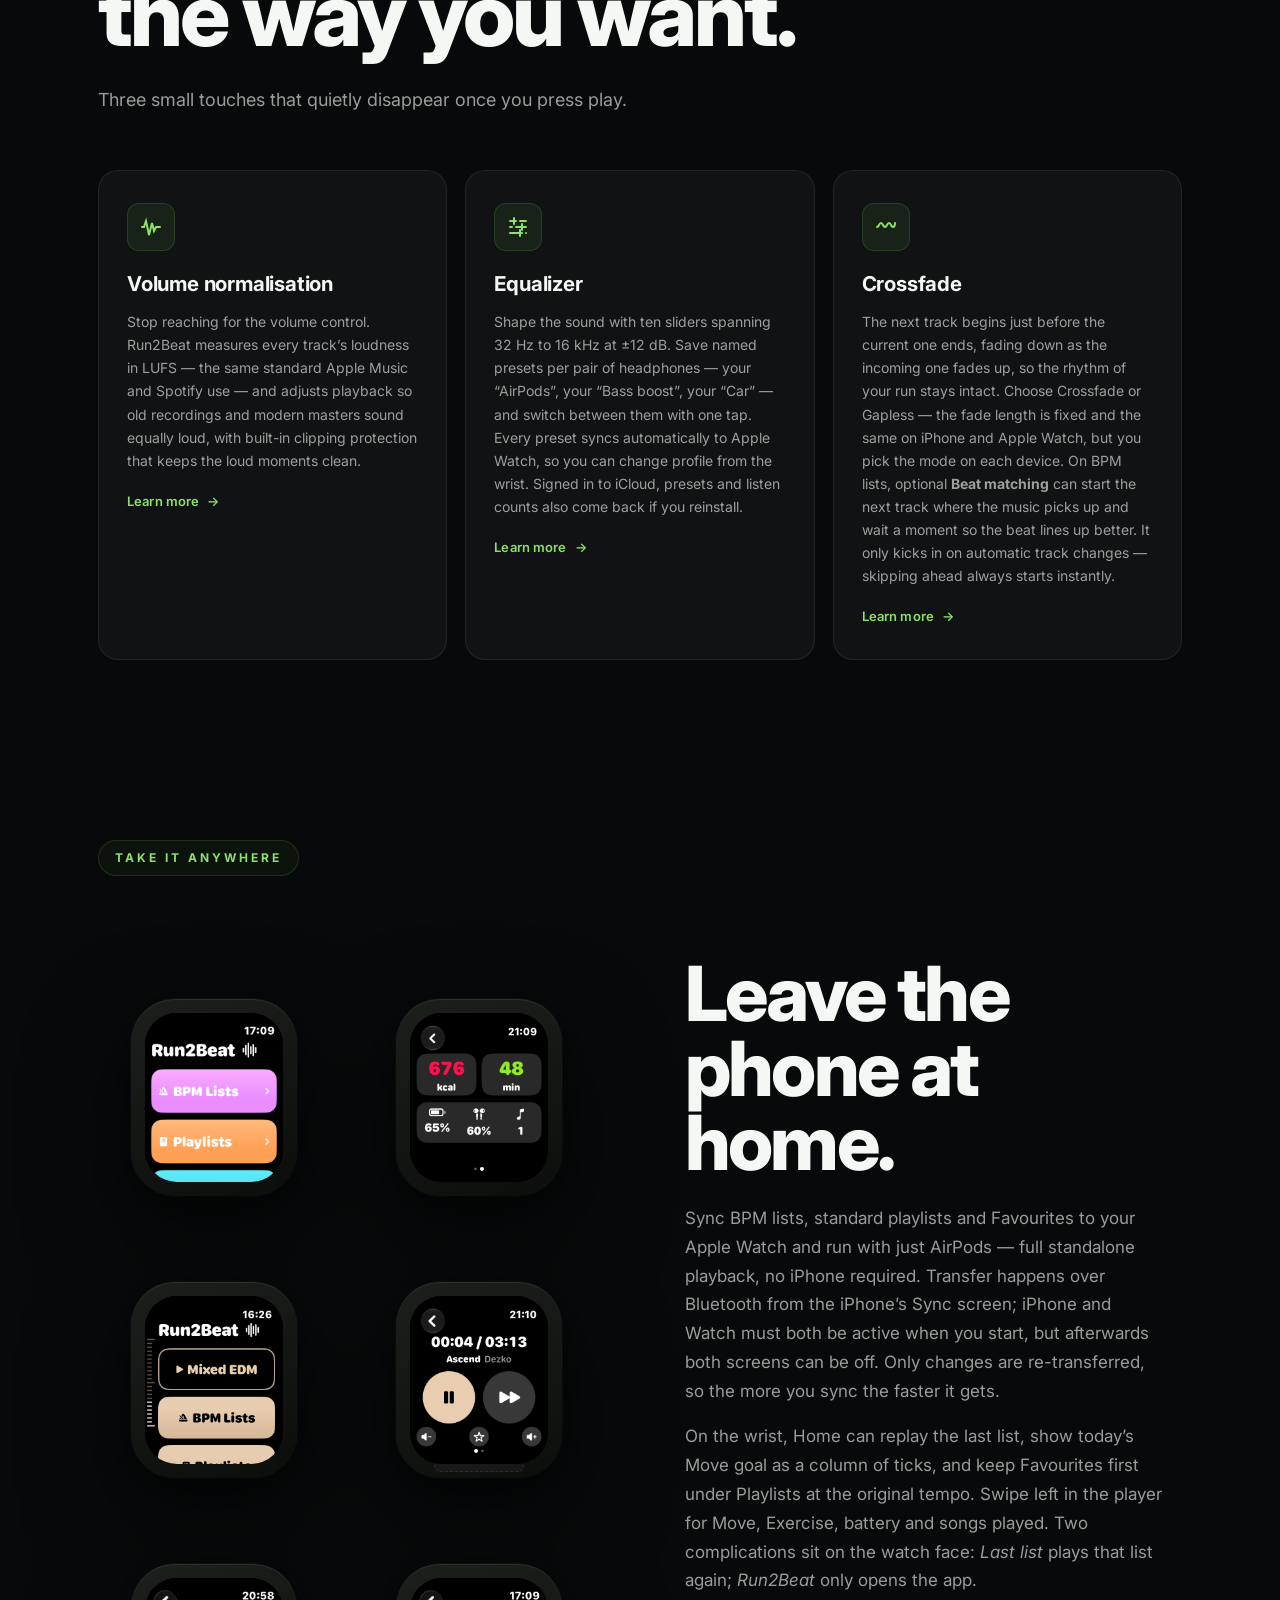
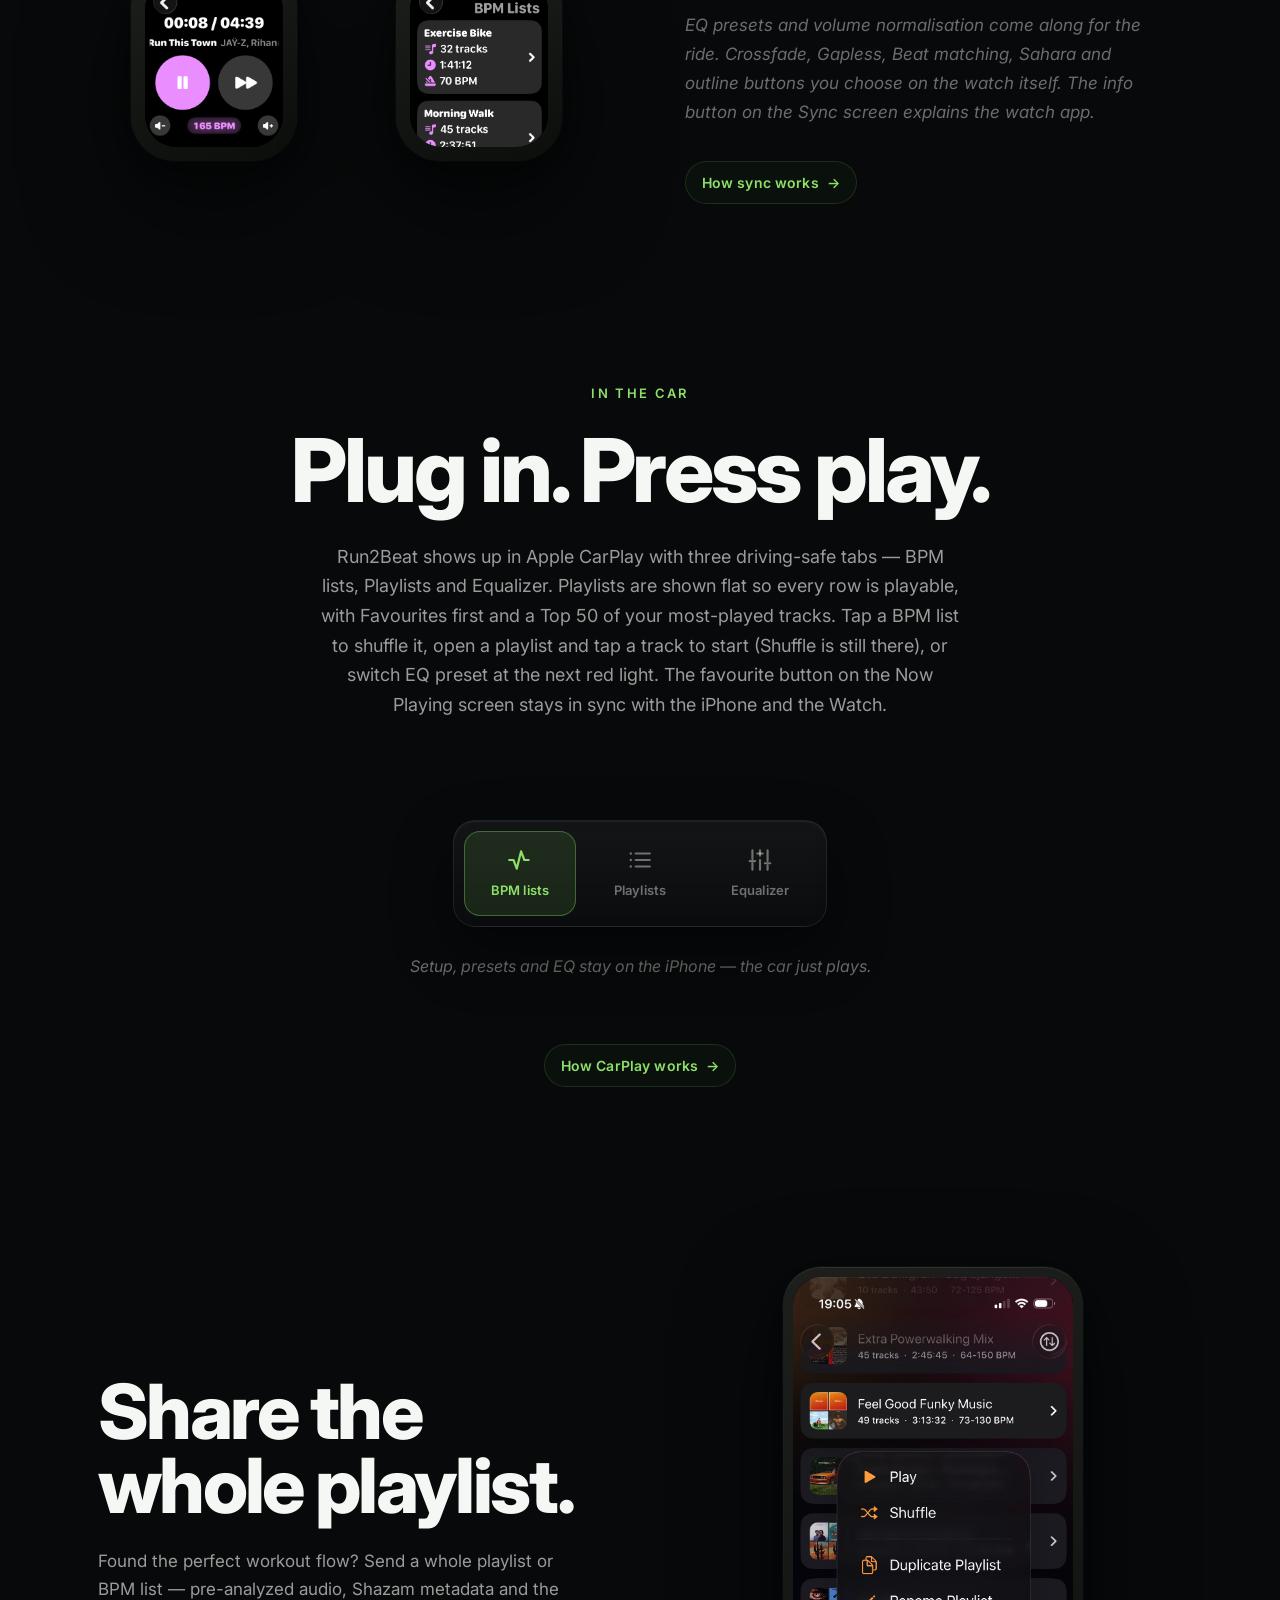
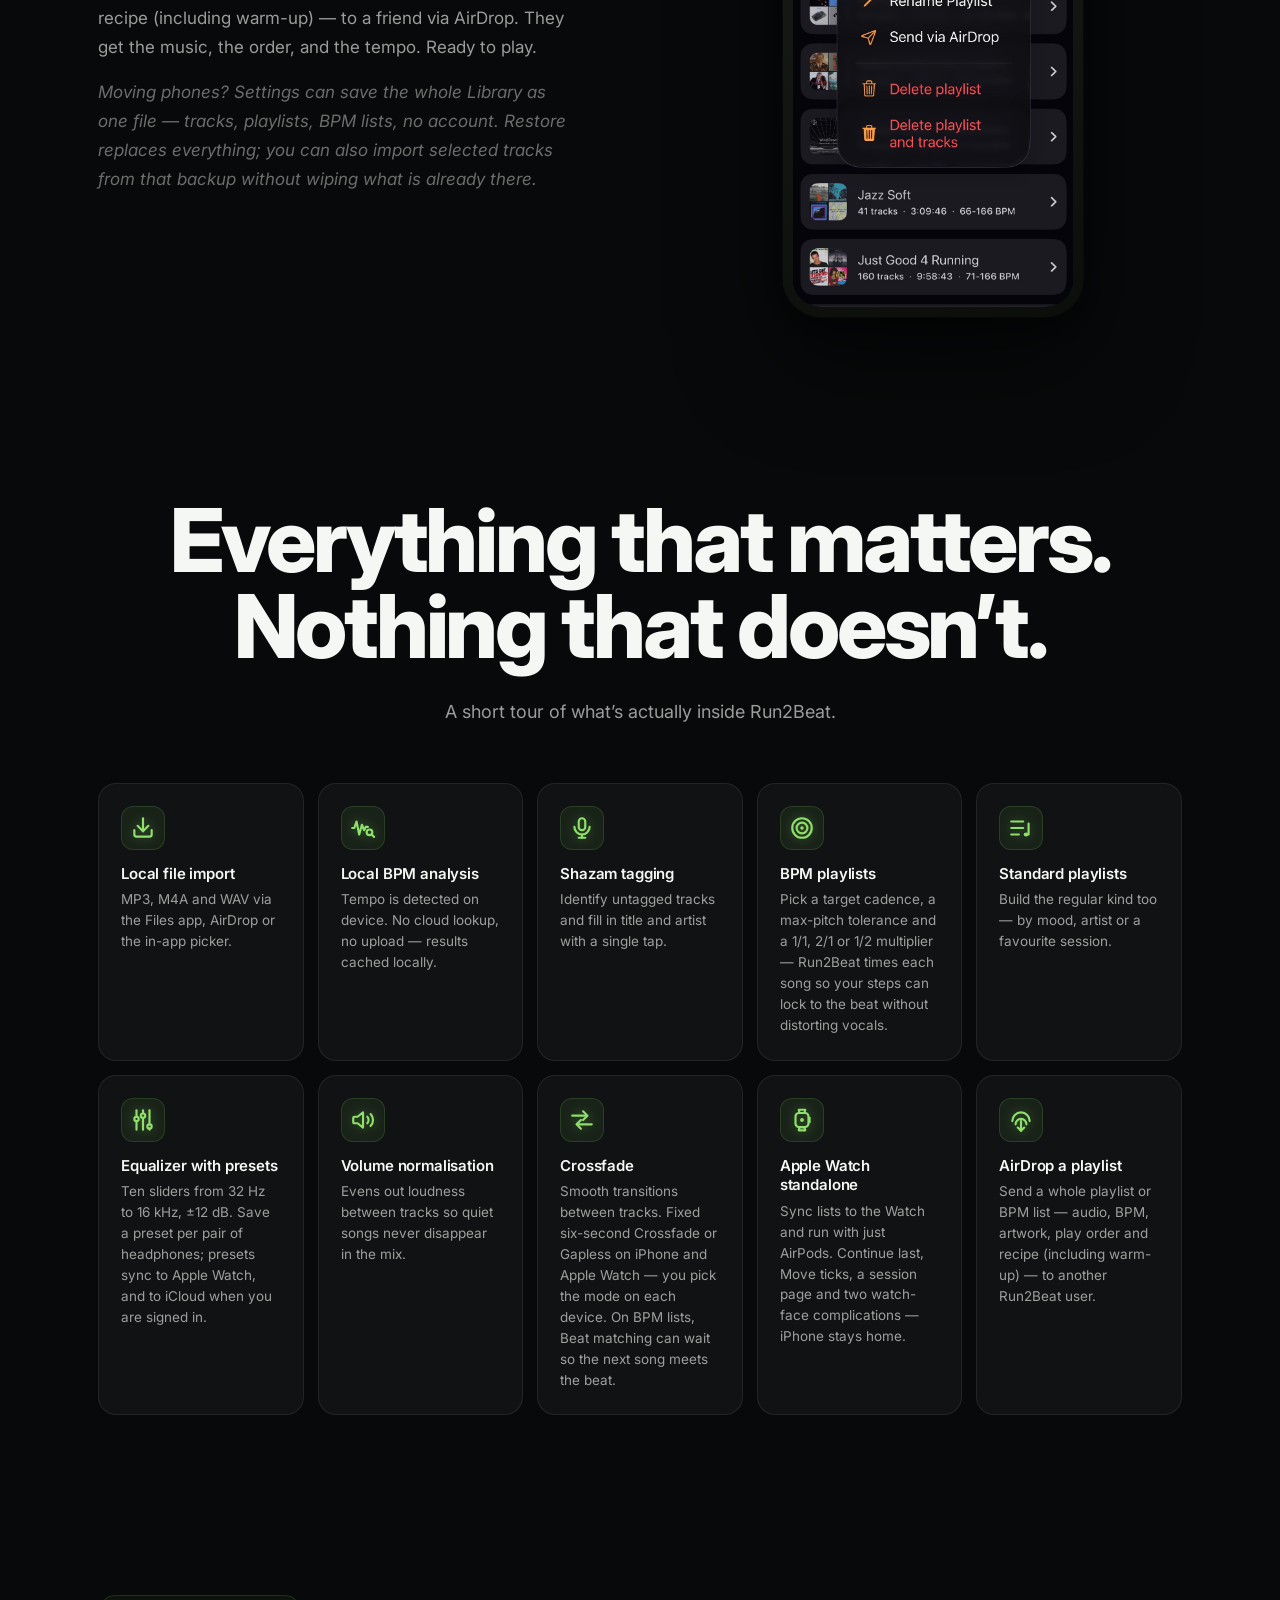
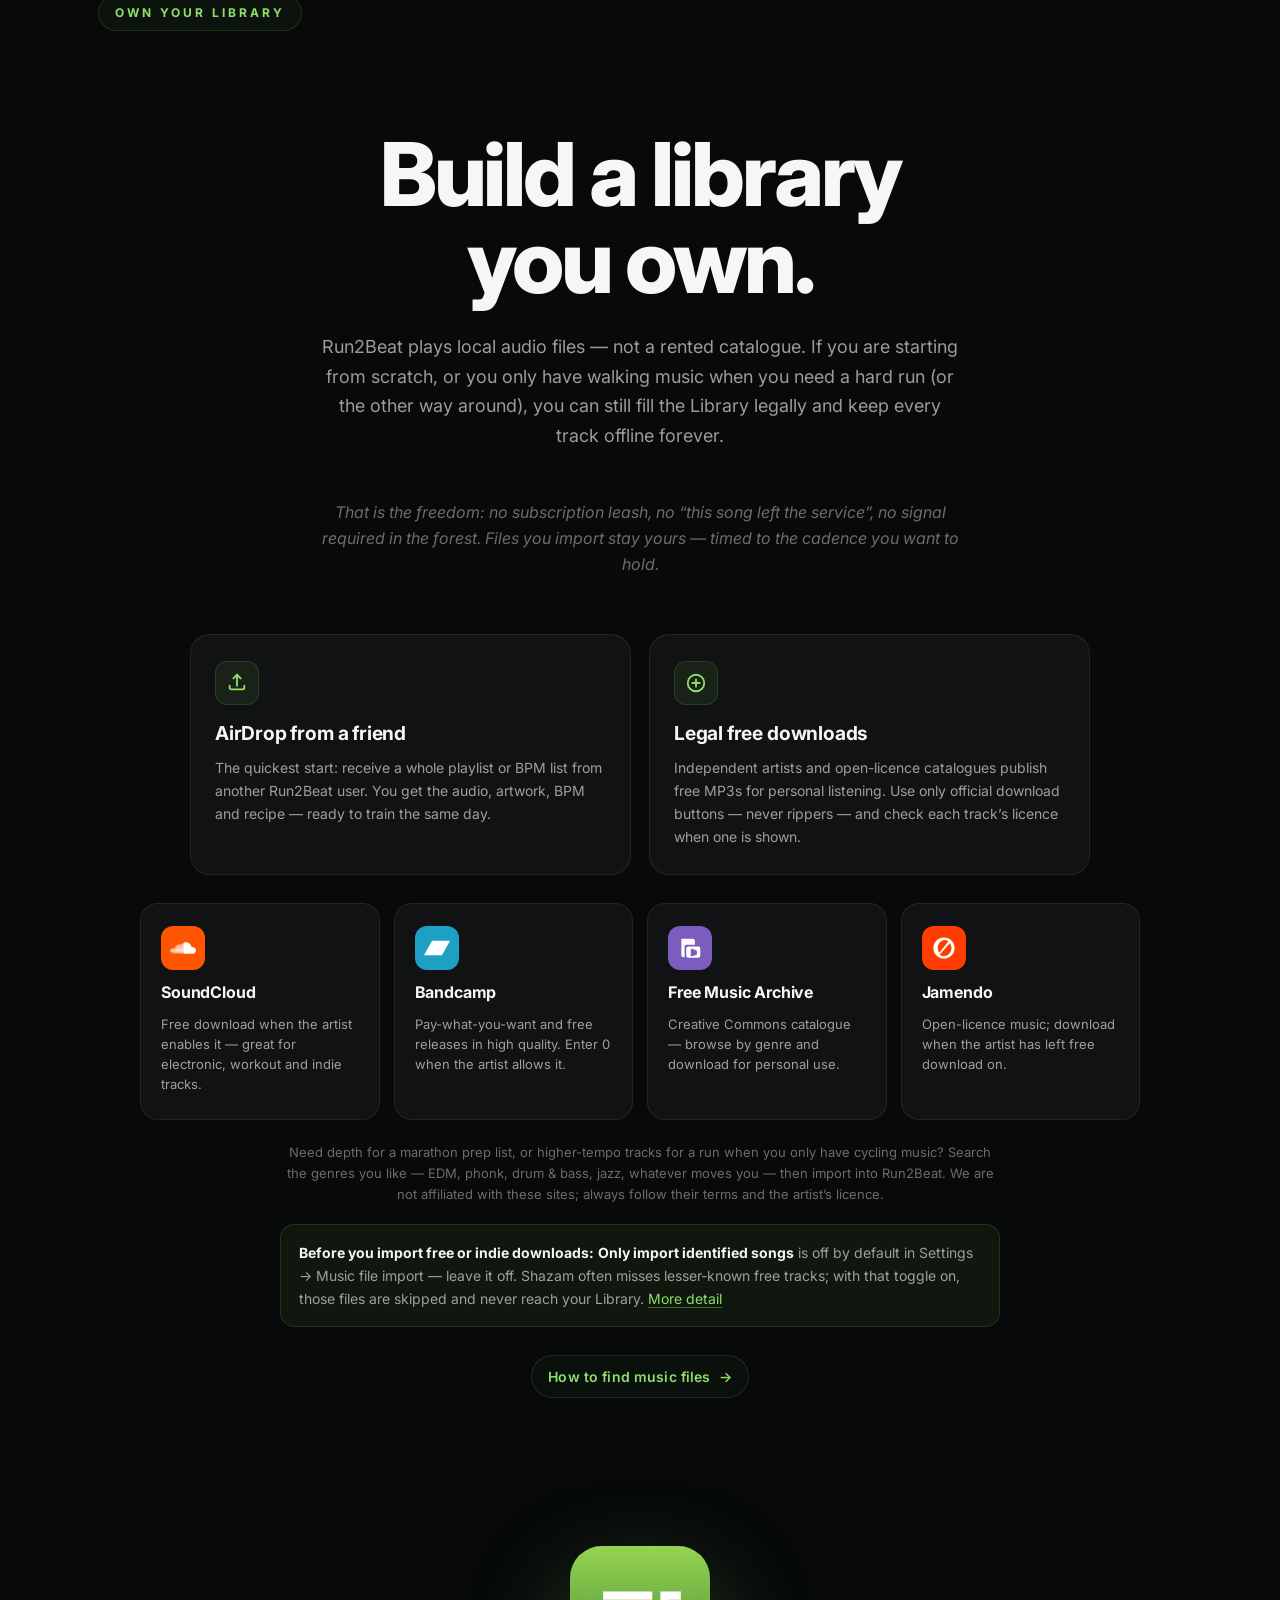
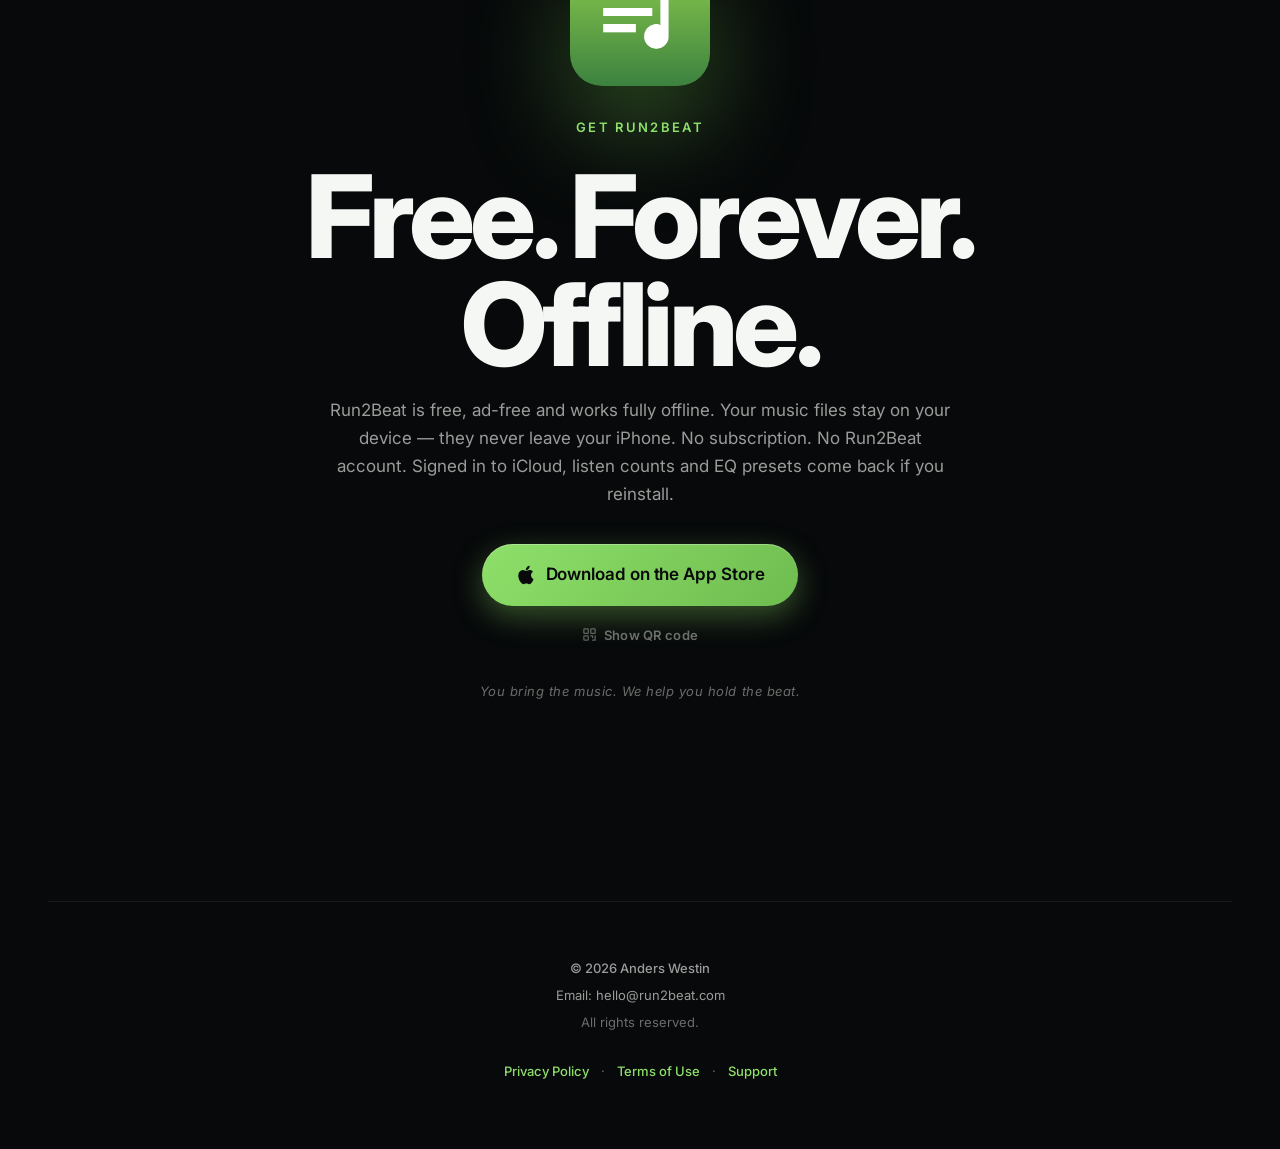
==== commit b08d2f94: "Sync landing page from Run2Beat@63e0428 Source: andropandro/Run2Beat (main) Commit: 63e0428453249e73" ====
--- a/index.html
+++ b/index.html
@@ -25,7 +25,7 @@
 
     <link rel="icon" type="image/png" href="assets/app-icon.png" />
     <link rel="apple-touch-icon" href="assets/app-icon.png" />
-    <link rel="stylesheet" href="styles.css?v=11" />
+    <link rel="stylesheet" href="styles.css?v=12" />
     <link rel="preconnect" href="https://fonts.googleapis.com" />
     <link rel="preconnect" href="https://fonts.gstatic.com" crossorigin />
     <link href="https://fonts.googleapis.com/css2?family=Inter:wght@300;400;500;600;700;800;900&display=swap" rel="stylesheet" />
@@ -287,25 +287,61 @@
             <p class="section__label">Take it anywhere</p>
         </section>
 
-        <section class="feature">
+        <section class="feature feature--watch">
             <div class="feature__visual">
                 <div class="watch-pair">
-                    <div class="phone-frame phone-frame--watch" data-screenshot="watch">
-                        <img src="assets/screenshots/watch.jpg?v=20260815" alt="" onerror="this.style.display='none'" />
+                    <div class="phone-frame phone-frame--watch" data-screenshot="watch-home">
+                        <img src="assets/screenshots/watch-home.png" alt="Apple Watch home with BPM Lists and Playlists" onerror="this.style.display='none'" />
                         <div class="phone-frame__placeholder">
                             <div class="phone-frame__dot"></div>
-                            <strong>Apple Watch</strong>
+                            <strong>Home</strong>
                             <span>Screenshot placeholder</span>
-                            <small>watch.jpg</small>
+                            <small>watch-home.png</small>
                         </div>
                     </div>
-                    <div class="phone-frame phone-frame--watch" data-screenshot="watch-2">
-                        <img src="assets/screenshots/watch-2.jpg?v=20260815" alt="" onerror="this.style.display='none'" />
+                    <div class="phone-frame phone-frame--watch" data-screenshot="watch-session">
+                        <img src="assets/screenshots/watch-session.png" alt="Apple Watch session page with Move, Exercise and battery" onerror="this.style.display='none'" />
                         <div class="phone-frame__placeholder">
                             <div class="phone-frame__dot"></div>
-                            <strong>Apple Watch</strong>
+                            <strong>Session</strong>
                             <span>Screenshot placeholder</span>
-                            <small>watch-2.jpg</small>
+                            <small>watch-session.png</small>
+                        </div>
+                    </div>
+                    <div class="phone-frame phone-frame--watch" data-screenshot="watch-continue">
+                        <img src="assets/screenshots/watch-continue.png" alt="Apple Watch home with Continue last and Move goal ticks" onerror="this.style.display='none'" />
+                        <div class="phone-frame__placeholder">
+                            <div class="phone-frame__dot"></div>
+                            <strong>Continue last</strong>
+                            <span>Screenshot placeholder</span>
+                            <small>watch-continue.png</small>
+                        </div>
+                    </div>
+                    <div class="phone-frame phone-frame--watch" data-screenshot="watch-now-playing-sahara">
+                        <img src="assets/screenshots/watch-now-playing-sahara.png" alt="Apple Watch Now Playing in Sahara" onerror="this.style.display='none'" />
+                        <div class="phone-frame__placeholder">
+                            <div class="phone-frame__dot"></div>
+                            <strong>Now Playing</strong>
+                            <span>Screenshot placeholder</span>
+                            <small>watch-now-playing-sahara.png</small>
+                        </div>
+                    </div>
+                    <div class="phone-frame phone-frame--watch" data-screenshot="watch-now-playing">
+                        <img src="assets/screenshots/watch-now-playing.png" alt="Apple Watch Now Playing a BPM list at 165 BPM" onerror="this.style.display='none'" />
+                        <div class="phone-frame__placeholder">
+                            <div class="phone-frame__dot"></div>
+                            <strong>Now Playing</strong>
+                            <span>Screenshot placeholder</span>
+                            <small>watch-now-playing.png</small>
+                        </div>
+                    </div>
+                    <div class="phone-frame phone-frame--watch" data-screenshot="watch-bpm-lists">
+                        <img src="assets/screenshots/watch-bpm-lists.png" alt="Apple Watch BPM Lists with Exercise Bike and Morning Walk" onerror="this.style.display='none'" />
+                        <div class="phone-frame__placeholder">
+                            <div class="phone-frame__dot"></div>
+                            <strong>BPM Lists</strong>
+                            <span>Screenshot placeholder</span>
+                            <small>watch-bpm-lists.png</small>
                         </div>
                     </div>
                 </div>
--- a/styles.css
+++ b/styles.css
@@ -617,6 +617,14 @@
 @media (max-width: 860px) {
     .feature { grid-template-columns: 1fr; gap: 40px; }
     .feature--reverse .feature__visual { order: 0; }
+    .feature--watch { align-items: start; }
+    .watch-pair {
+        min-height: 0;
+        row-gap: clamp(16px, 4vw, 28px);
+    }
+    .watch-pair .phone-frame--watch {
+        width: clamp(140px, 38vw, 190px);
+    }
 }
 
 /* ---------- PHONE FRAME (placeholder + screenshot host) ---------- */
@@ -744,20 +752,30 @@
 .phone-frame--watch::before { top: 32%; height: 12%; left: auto; right: -2px; background: linear-gradient(-90deg, #2a2c2a, transparent); }
 .phone-frame--watch::after  { display: none; }
 
-/* Two watch frames side by side. Inherits the same clamp() width on
-   each child frame, so the pair scales together with the viewport.
-   flex-direction is set explicitly because the surrounding `.feature`
-   grid lays children out in a column on narrow viewports, and we
-   want the two watches to stay shoulder-to-shoulder regardless. The
-   gap is generous on purpose so the two screens read as a related
-   pair without crowding each other. */
+/* Six watch frames in three rows of two. The Watch feature column
+   stretches to the copy height so the rows sit evenly along it. */
+.feature--watch {
+    align-items: stretch;
+}
+
+.feature--watch .feature__visual {
+    align-items: stretch;
+}
+
 .watch-pair {
-    display: flex;
-    flex-direction: row;
-    align-items: center;
-    justify-content: center;
-    gap: clamp(20px, 3vw, 48px);
-    flex-wrap: nowrap;
+    display: grid;
+    grid-template-columns: 1fr 1fr;
+    grid-template-rows: repeat(3, 1fr);
+    align-items: center;
+    justify-items: center;
+    column-gap: clamp(16px, 2.6vw, 36px);
+    row-gap: 0;
+    width: 100%;
+    min-height: 100%;
+}
+
+.watch-pair .phone-frame--watch {
+    width: clamp(120px, 13vw, 168px);
 }
 
 /* ---------- TRIO CARDS (sound quality) ---------- */
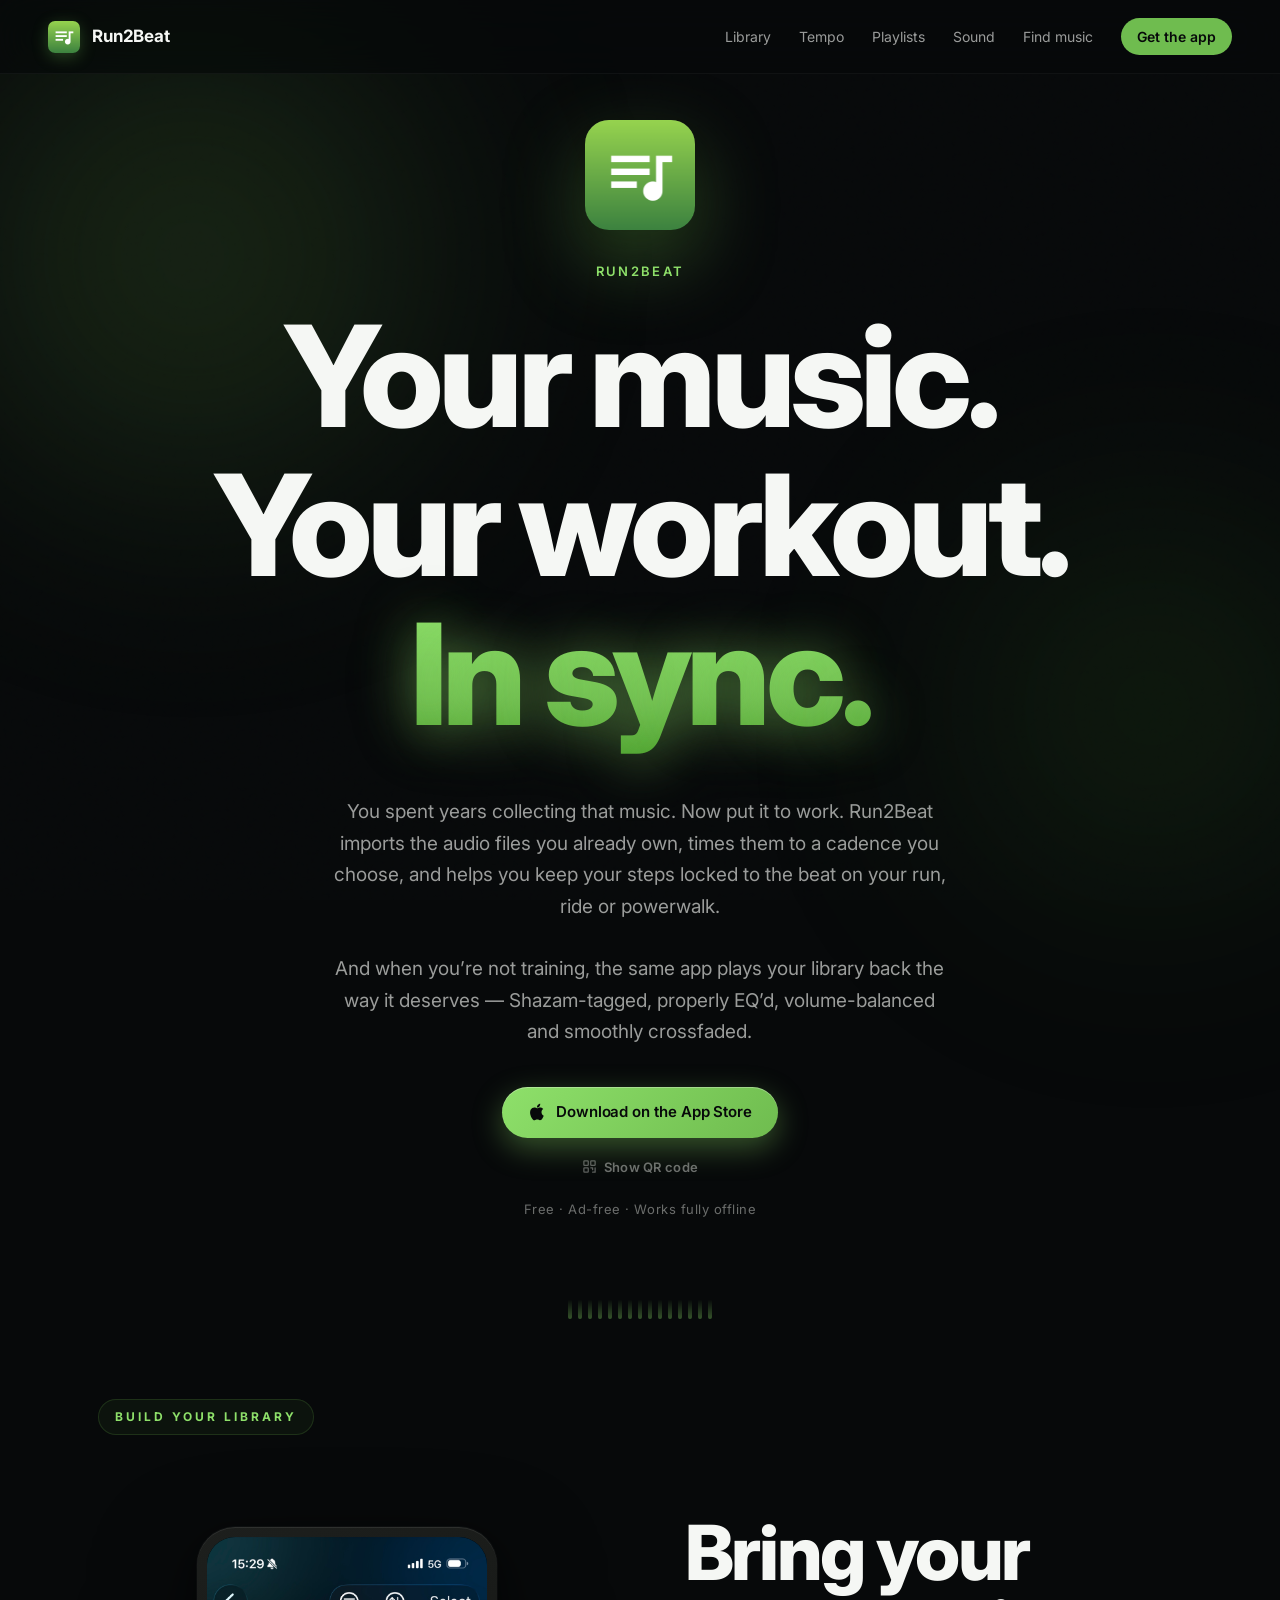
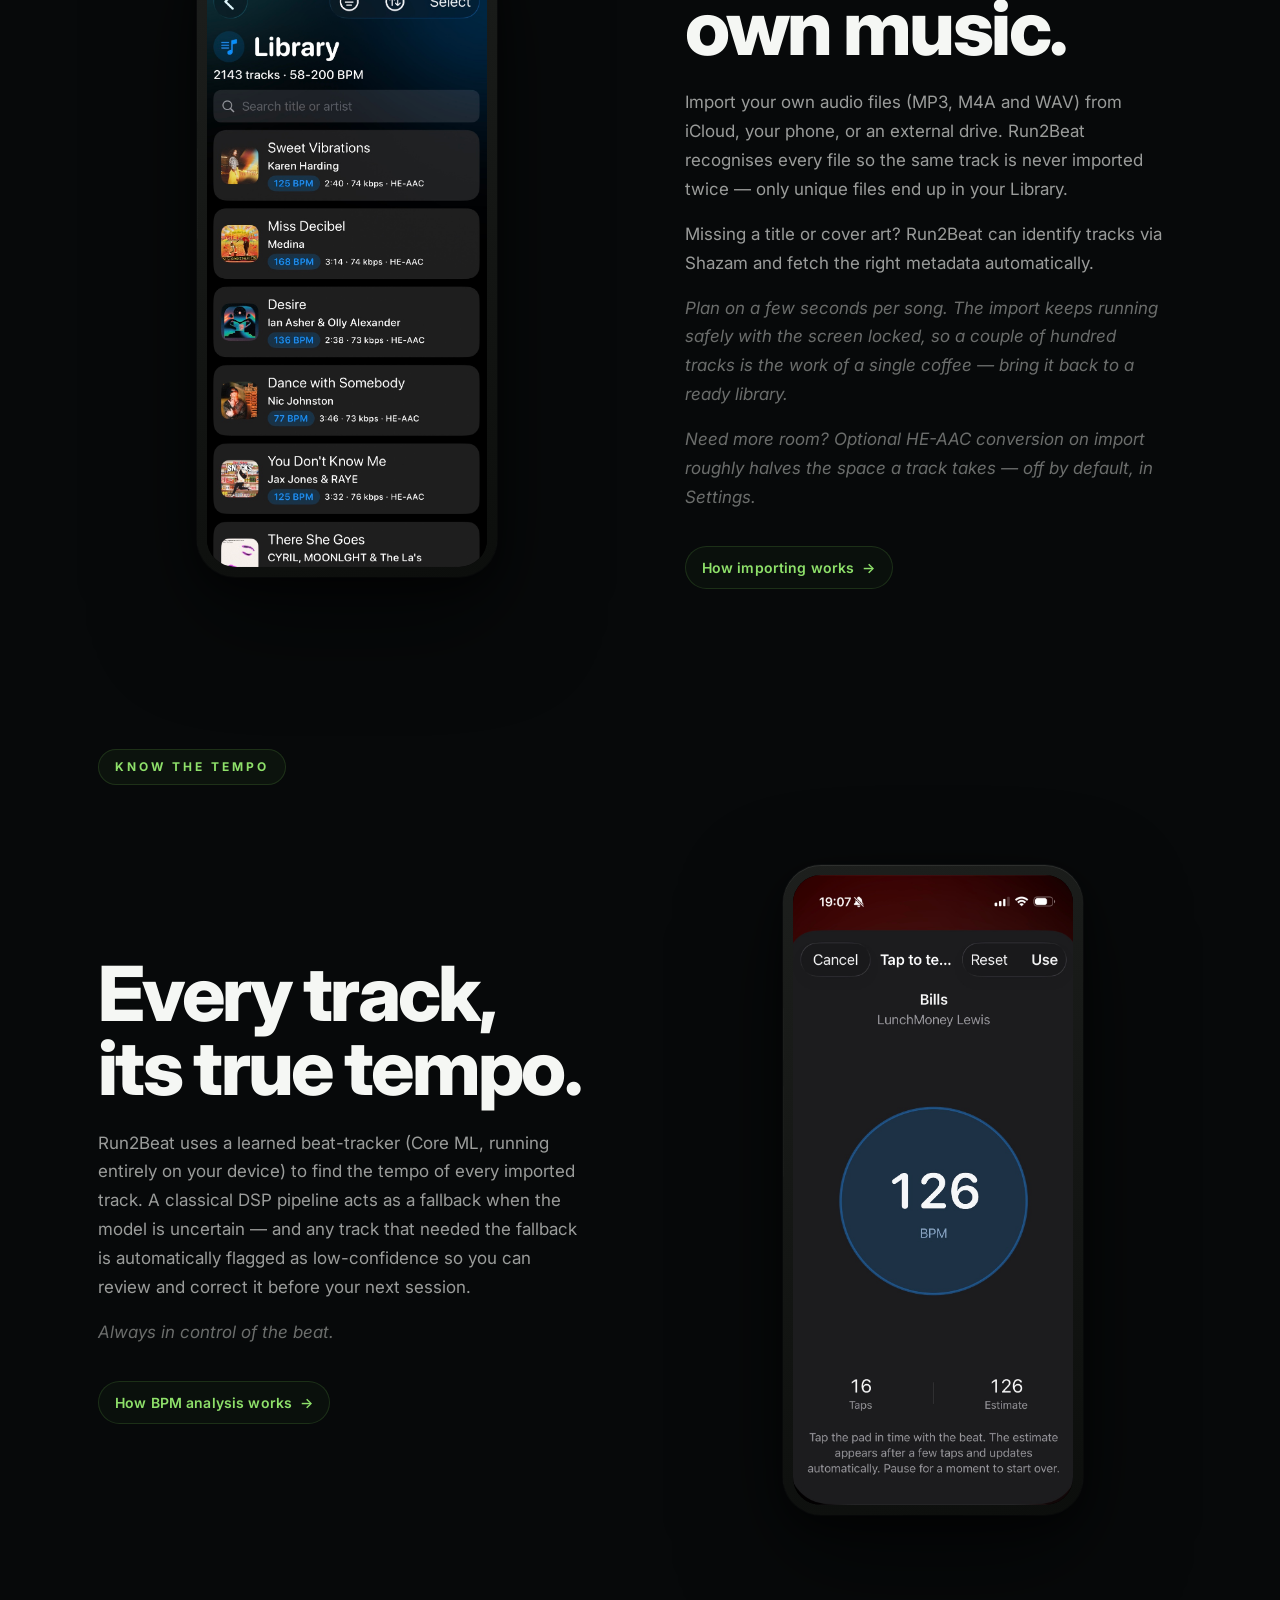
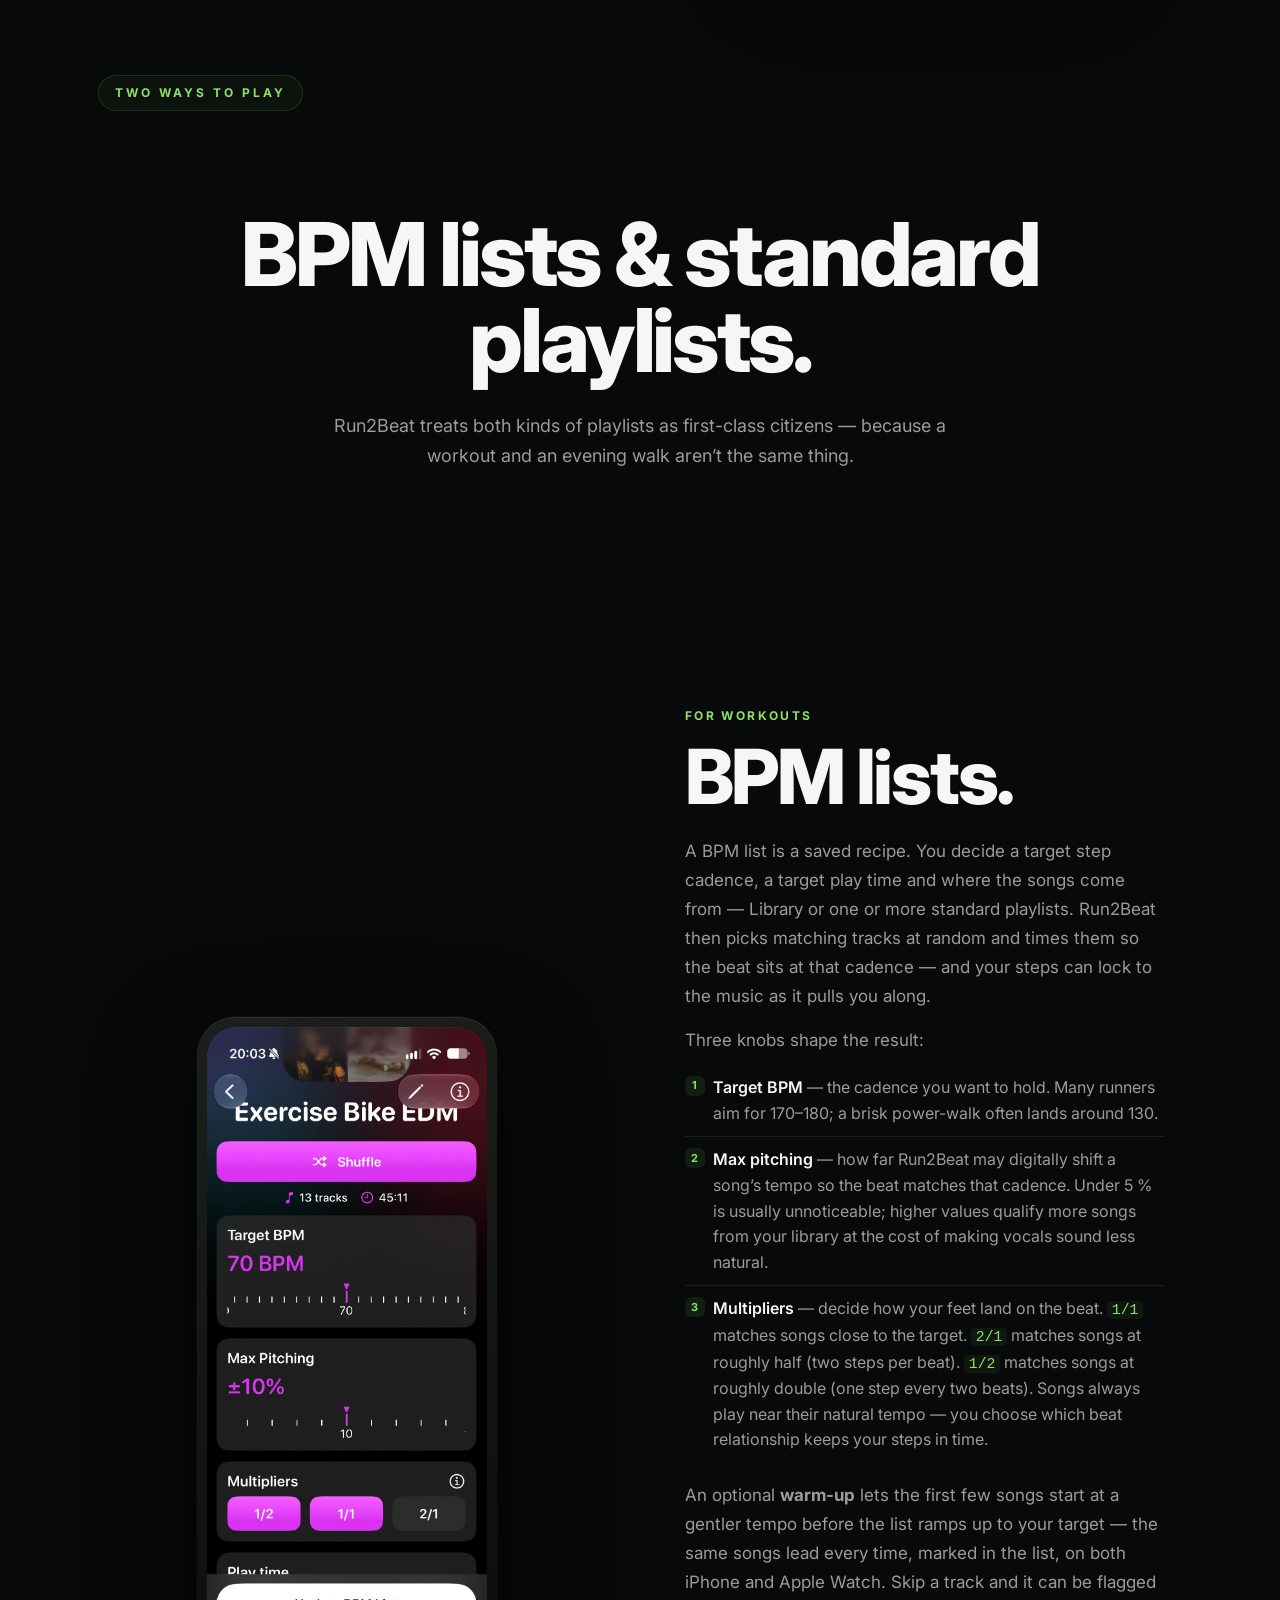
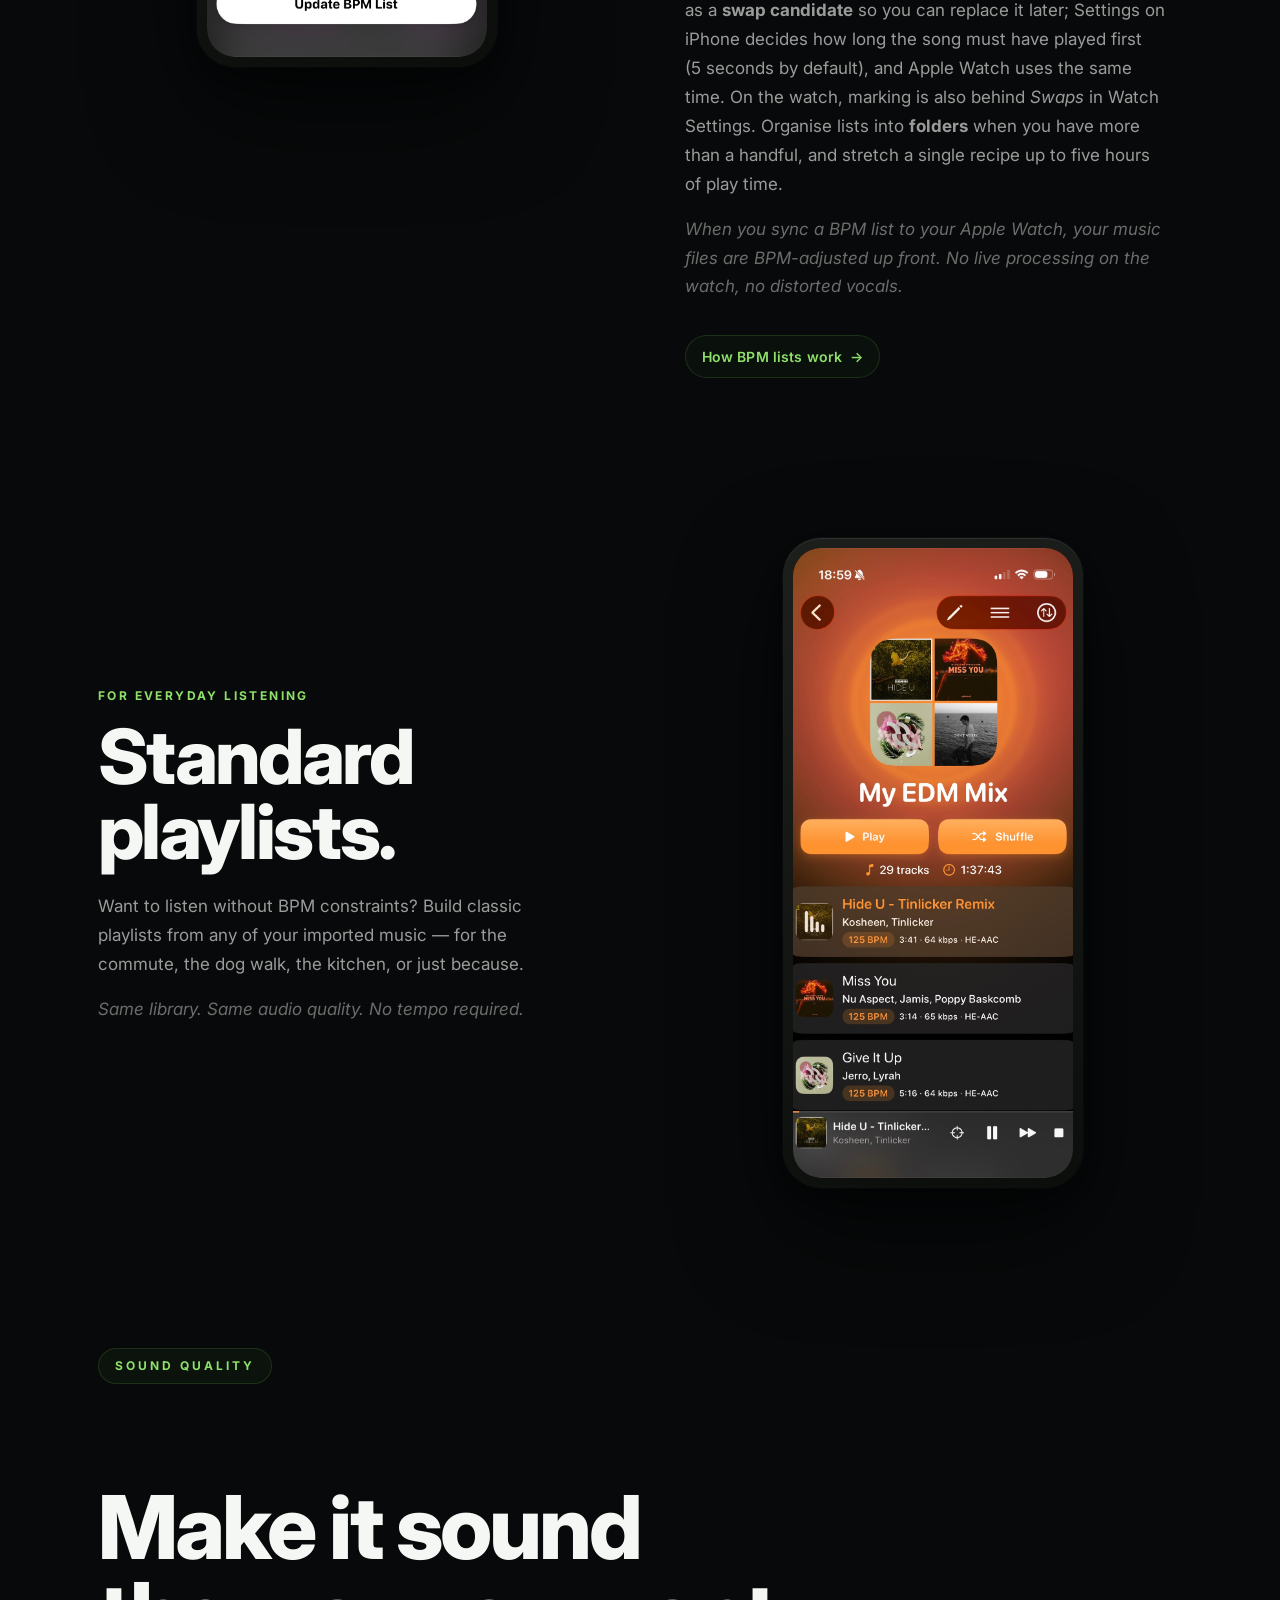
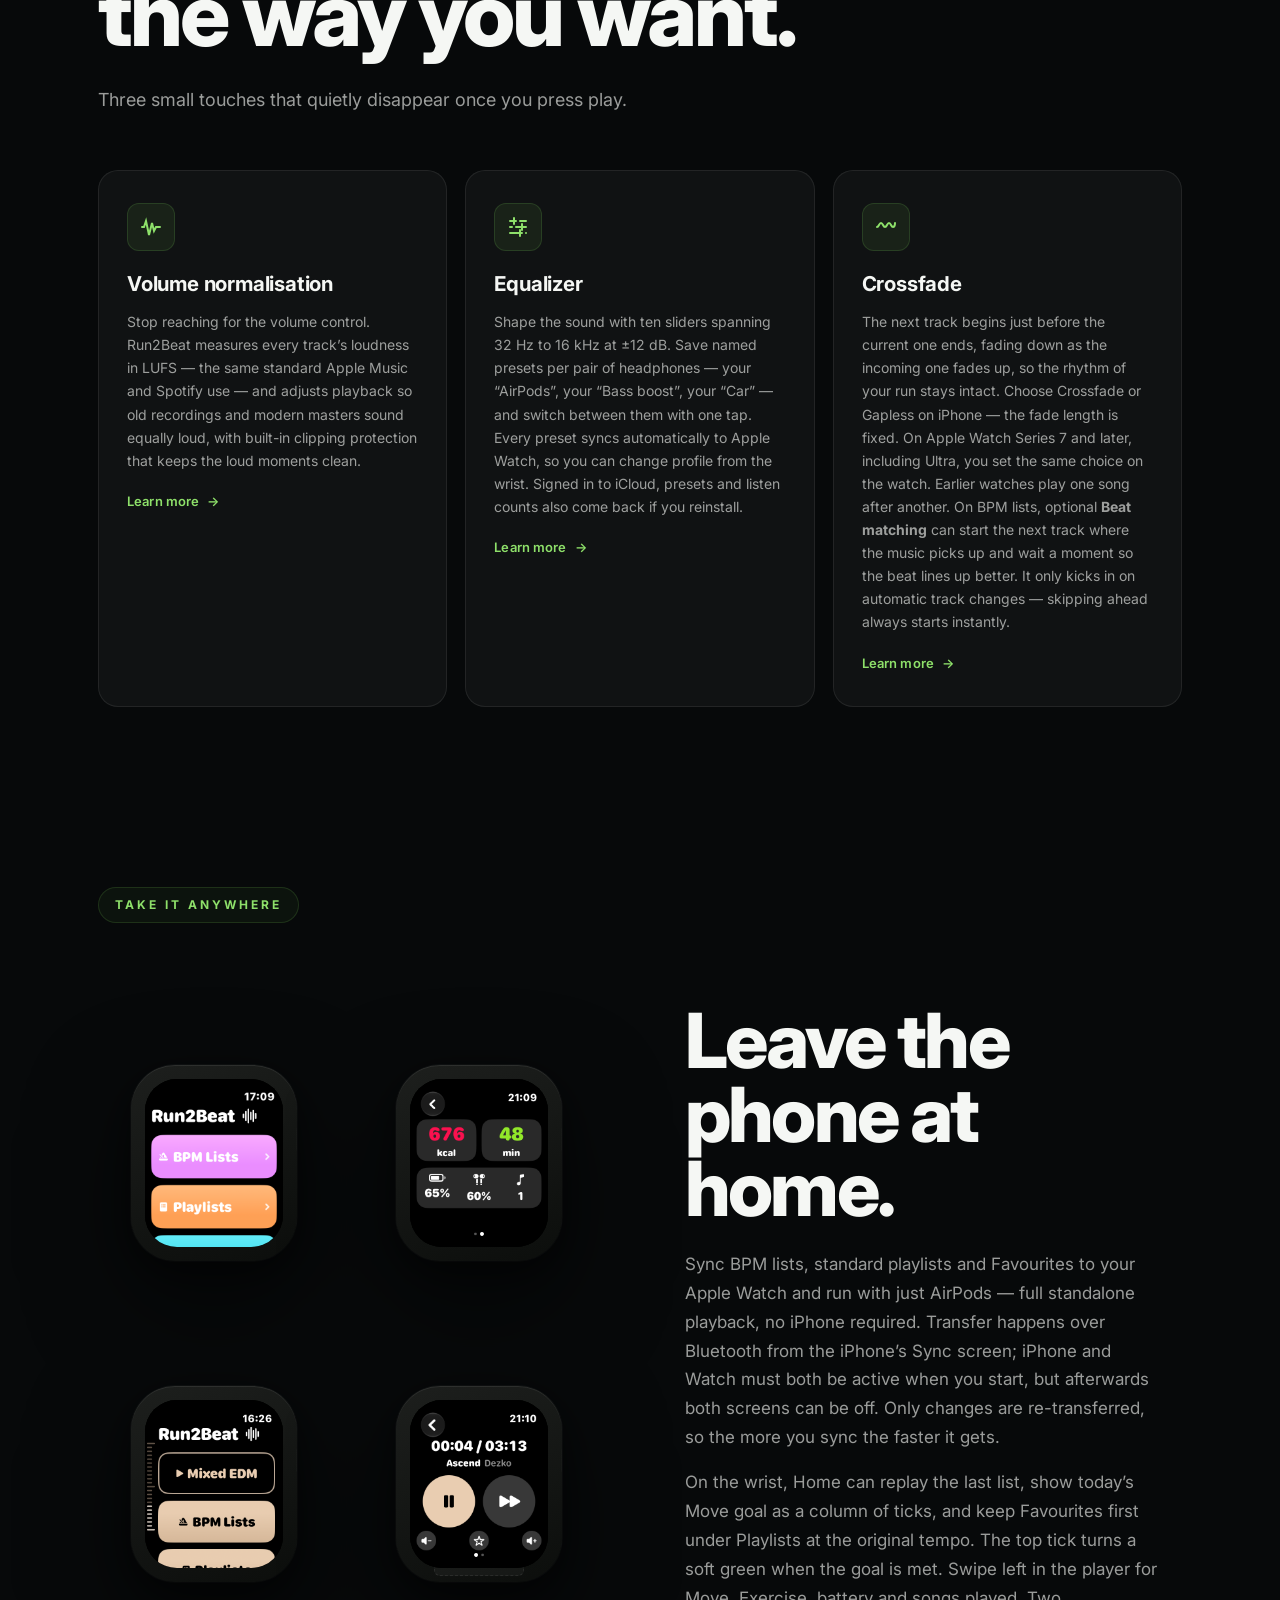
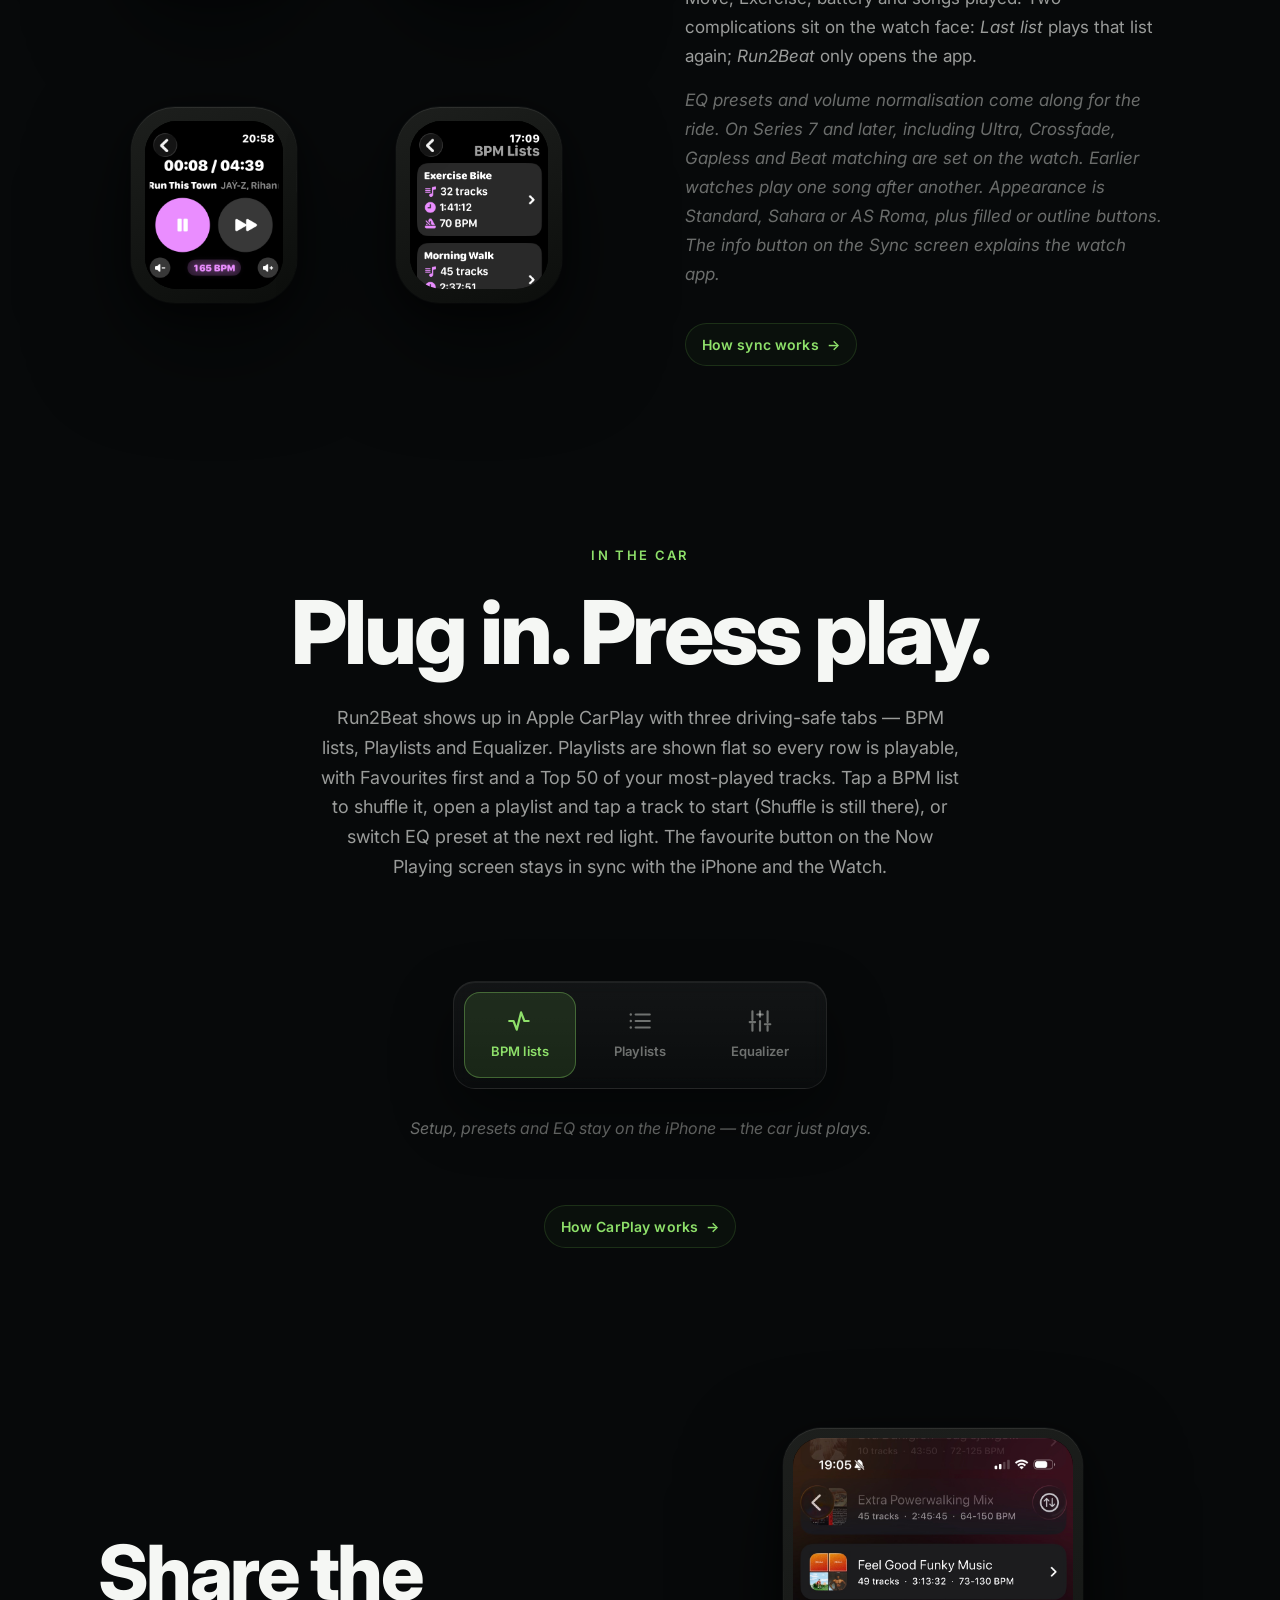
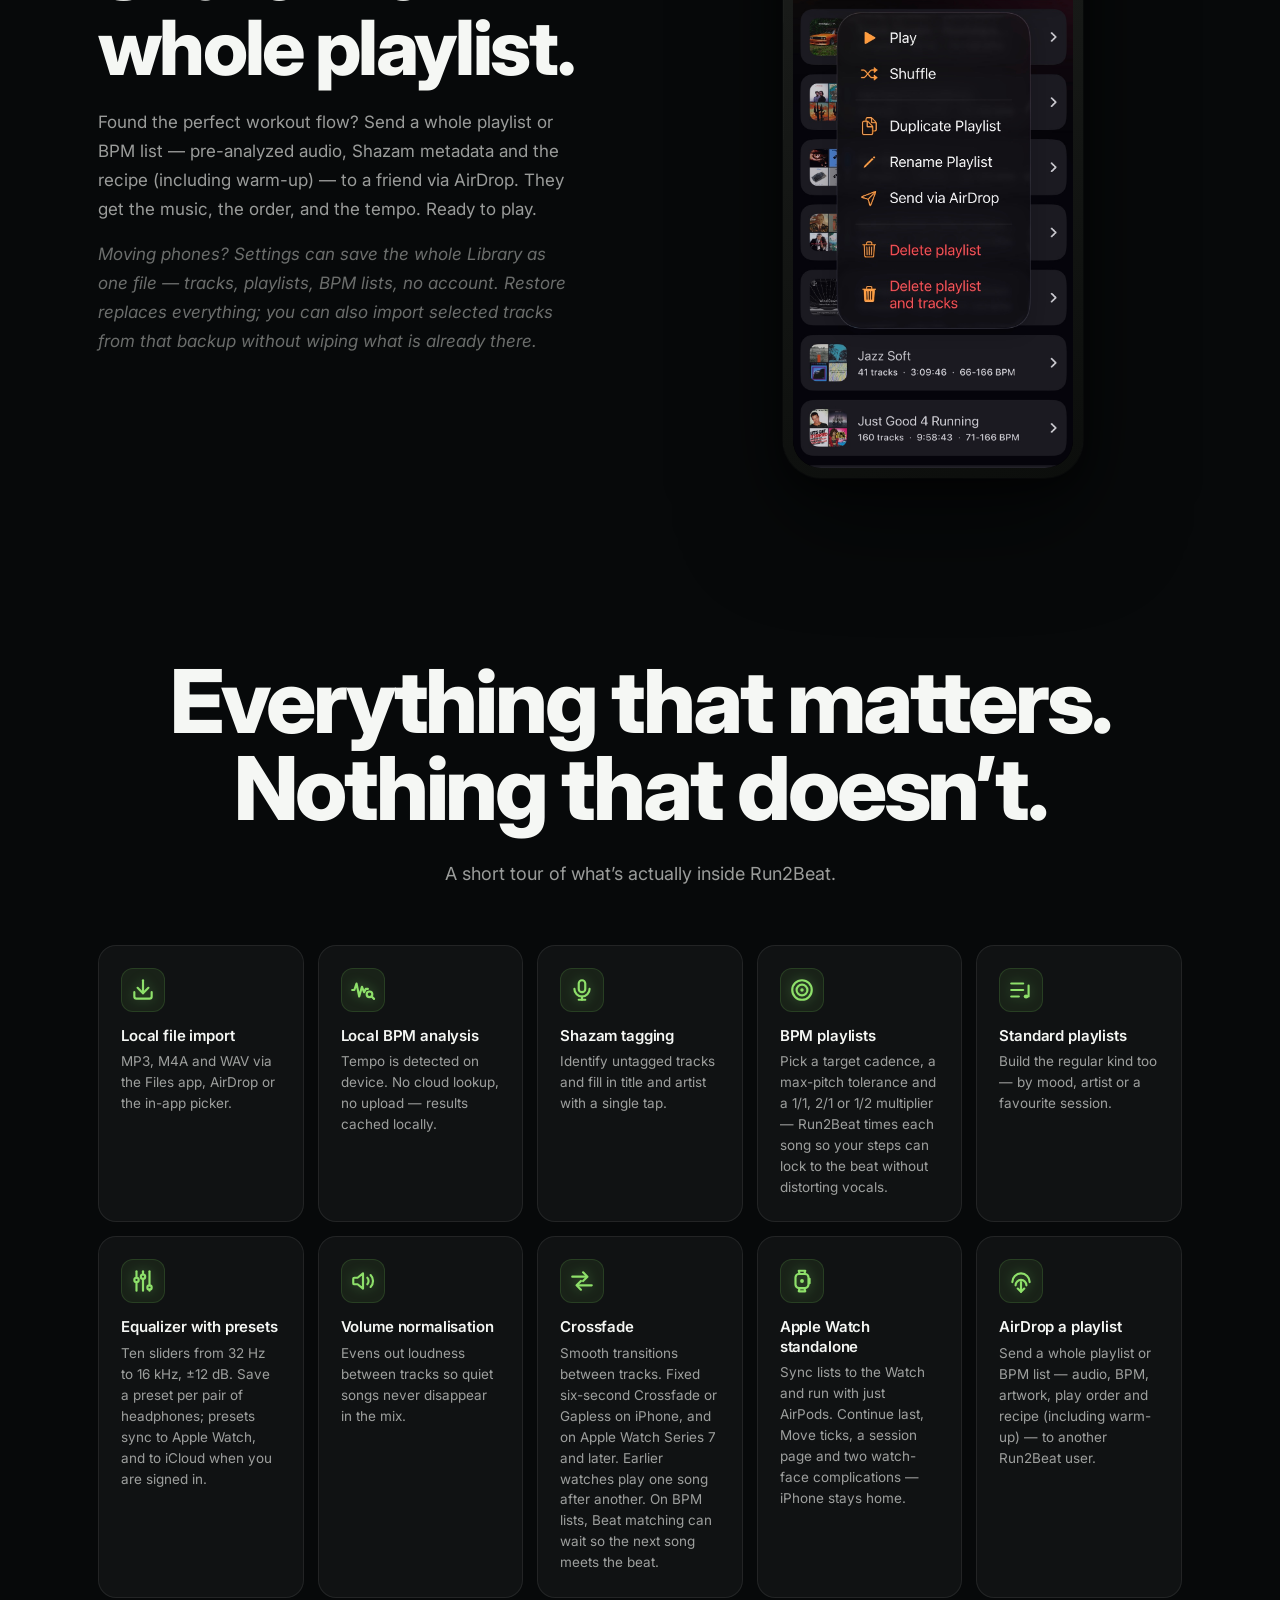
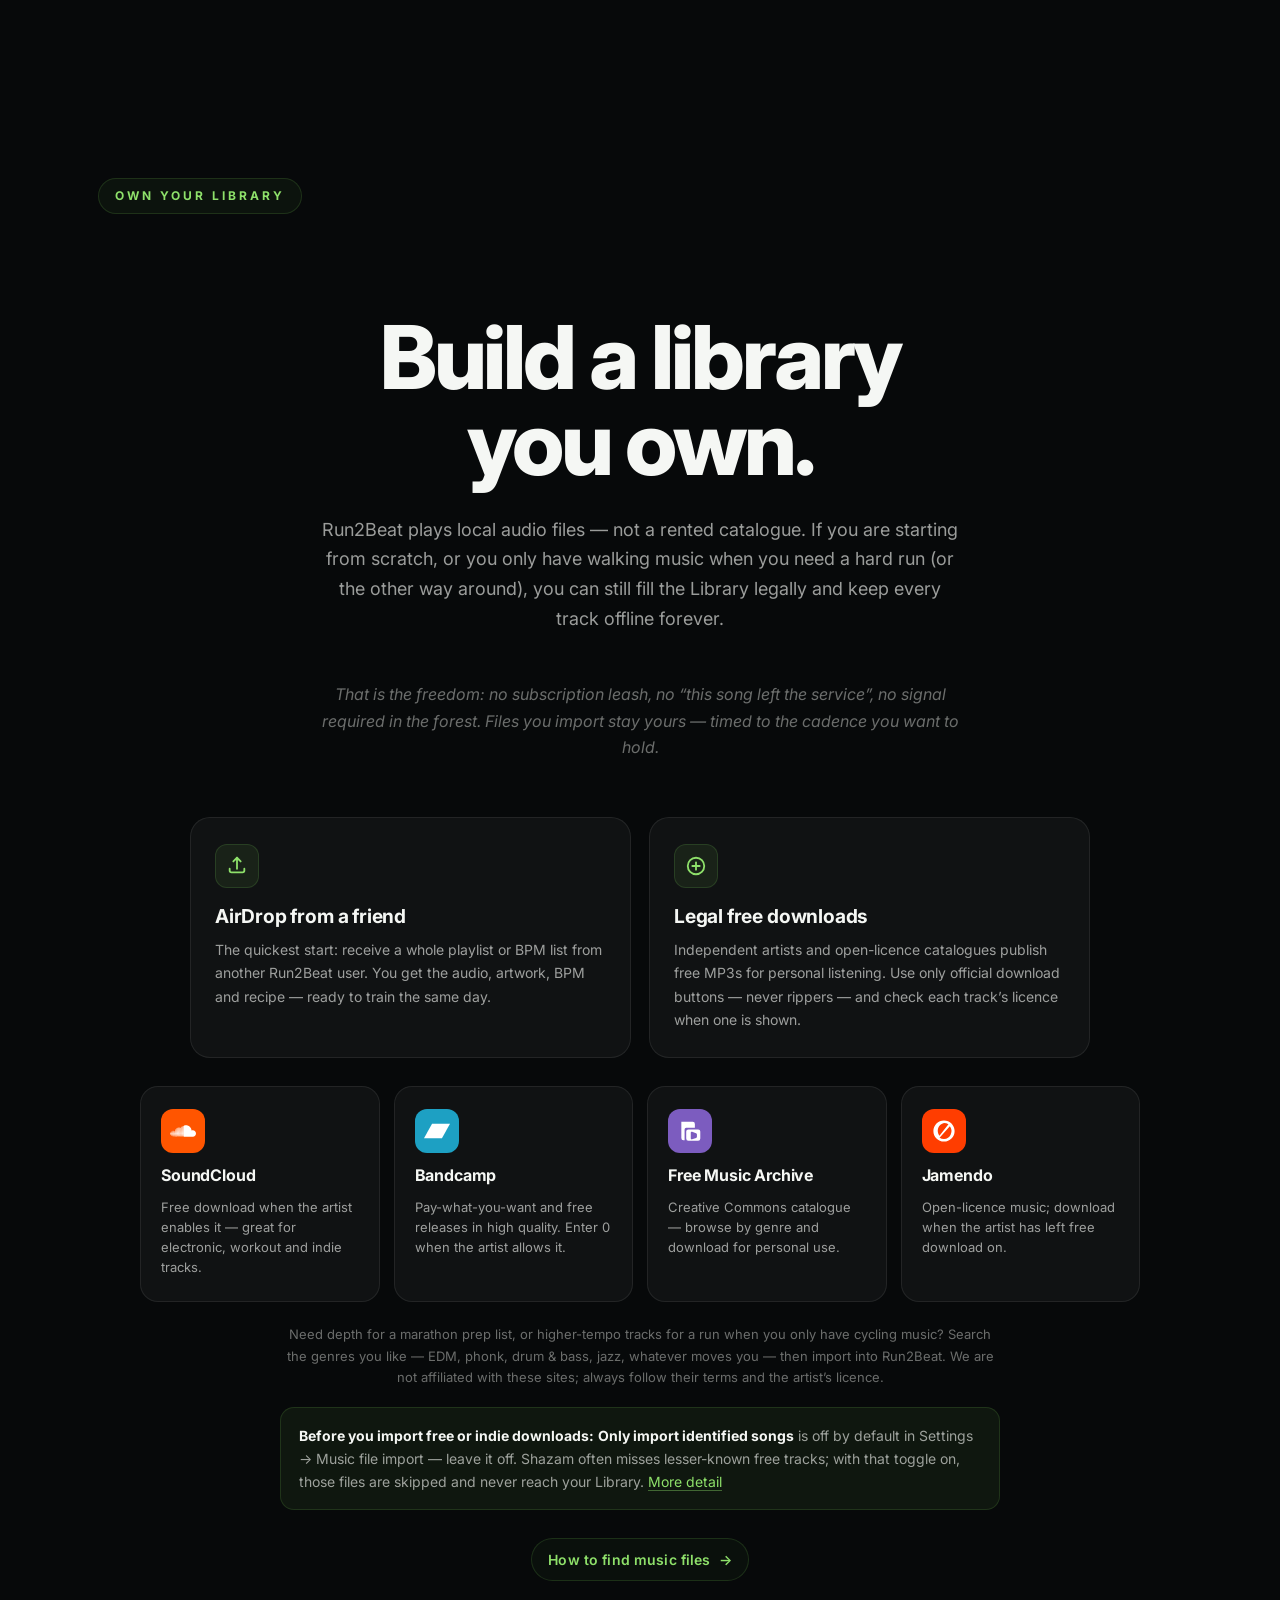
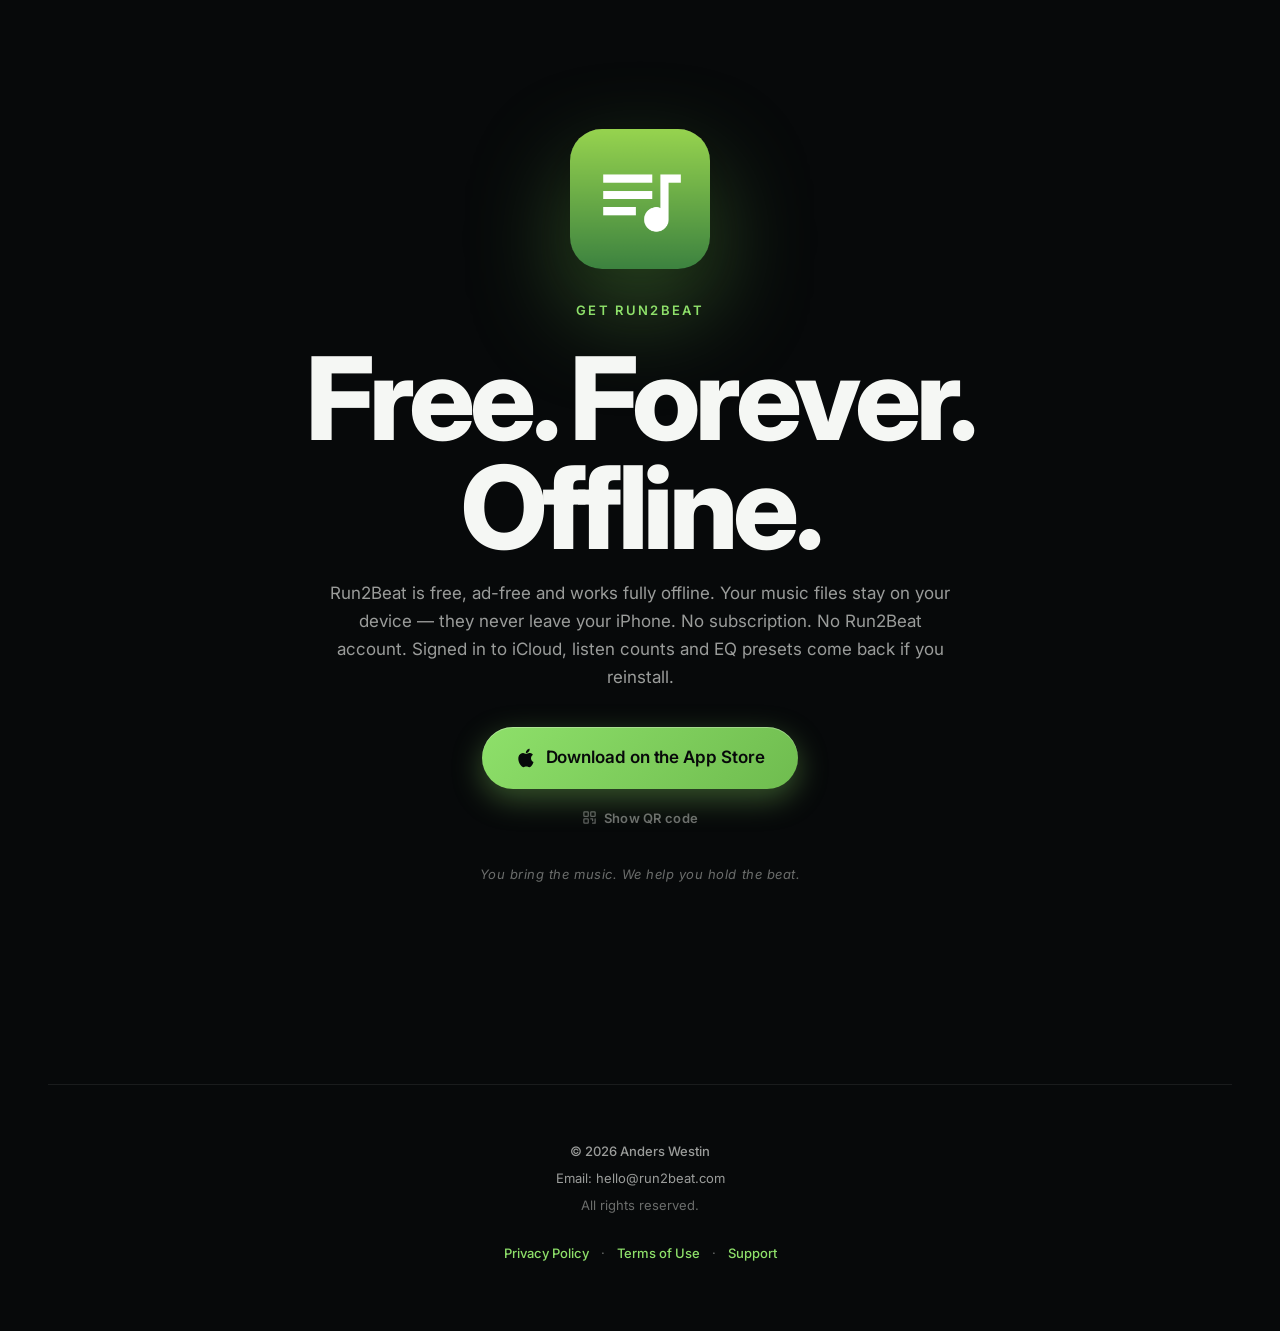
==== commit d74ef7d7: "Sync landing page from Run2Beat@5971335 Source: andropandro/Run2Beat (main) Commit: 59713355514c9012" ====
--- a/index.html
+++ b/index.html
@@ -272,7 +272,7 @@
                     </div>
                     <h3 class="trio__title">Crossfade</h3>
                     <p class="trio__text">
-                        The next track begins just before the current one ends, fading down as the incoming one fades up, so the rhythm of your run stays intact. Choose Crossfade or Gapless &mdash; the fade length is fixed and the same on iPhone and Apple Watch, but you pick the mode on each device. On BPM lists, optional <strong>Beat matching</strong> can start the next track where the music picks up and wait a moment so the beat lines up better. It only kicks in on automatic track changes &mdash; skipping ahead always starts instantly.
+                        The next track begins just before the current one ends, fading down as the incoming one fades up, so the rhythm of your run stays intact. Choose Crossfade or Gapless on iPhone &mdash; the fade length is fixed. On Apple Watch Series 7 and later, including Ultra, you set the same choice on the watch. Earlier watches play one song after another. On BPM lists, optional <strong>Beat matching</strong> can start the next track where the music picks up and wait a moment so the beat lines up better. It only kicks in on automatic track changes &mdash; skipping ahead always starts instantly.
                     </p>
                     <a href="crossfade.html" class="learn-more">
                         Learn more
@@ -352,10 +352,10 @@
                     Sync BPM lists, standard playlists and Favourites to your Apple Watch and run with just AirPods &mdash; full standalone playback, no iPhone required. Transfer happens over Bluetooth from the iPhone&rsquo;s Sync screen; iPhone and Watch must both be active when you start, but afterwards both screens can be off. Only changes are re-transferred, so the more you sync the faster it gets.
                 </p>
                 <p class="feature__text">
-                    On the wrist, Home can replay the last list, show today&rsquo;s Move goal as a column of ticks, and keep Favourites first under Playlists at the original tempo. Swipe left in the player for Move, Exercise, battery and songs played. Two complications sit on the watch face: <em>Last list</em> plays that list again; <em>Run2Beat</em> only opens the app.
+                    On the wrist, Home can replay the last list, show today&rsquo;s Move goal as a column of ticks, and keep Favourites first under Playlists at the original tempo. The top tick turns a soft green when the goal is met. Swipe left in the player for Move, Exercise, battery and songs played. Two complications sit on the watch face: <em>Last list</em> plays that list again; <em>Run2Beat</em> only opens the app.
                 </p>
                 <p class="feature__text feature__text--muted">
-                    EQ presets and volume normalisation come along for the ride. Crossfade, Gapless, Beat matching, Sahara and outline buttons you choose on the watch itself. The info button on the Sync screen explains the watch app.
+                    EQ presets and volume normalisation come along for the ride. On Series 7 and later, including Ultra, Crossfade, Gapless and Beat matching are set on the watch. Earlier watches play one song after another. Appearance is Standard, Sahara or AS Roma, plus filled or outline buttons. The info button on the Sync screen explains the watch app.
                 </p>
                 <a href="apple-watch-sync.html" class="learn-more">
                     How sync works
@@ -498,7 +498,7 @@
                     </span>
                     <div class="badge__text">
                         <span class="badge__label">Crossfade</span>
-                        <p class="badge__desc">Smooth transitions between tracks. Fixed six-second Crossfade or Gapless on iPhone and Apple Watch &mdash; you pick the mode on each device. On BPM lists, Beat matching can wait so the next song meets the beat.</p>
+                        <p class="badge__desc">Smooth transitions between tracks. Fixed six-second Crossfade or Gapless on iPhone, and on Apple Watch Series 7 and later. Earlier watches play one song after another. On BPM lists, Beat matching can wait so the next song meets the beat.</p>
                     </div>
                 </div>
                 <div class="badge">
